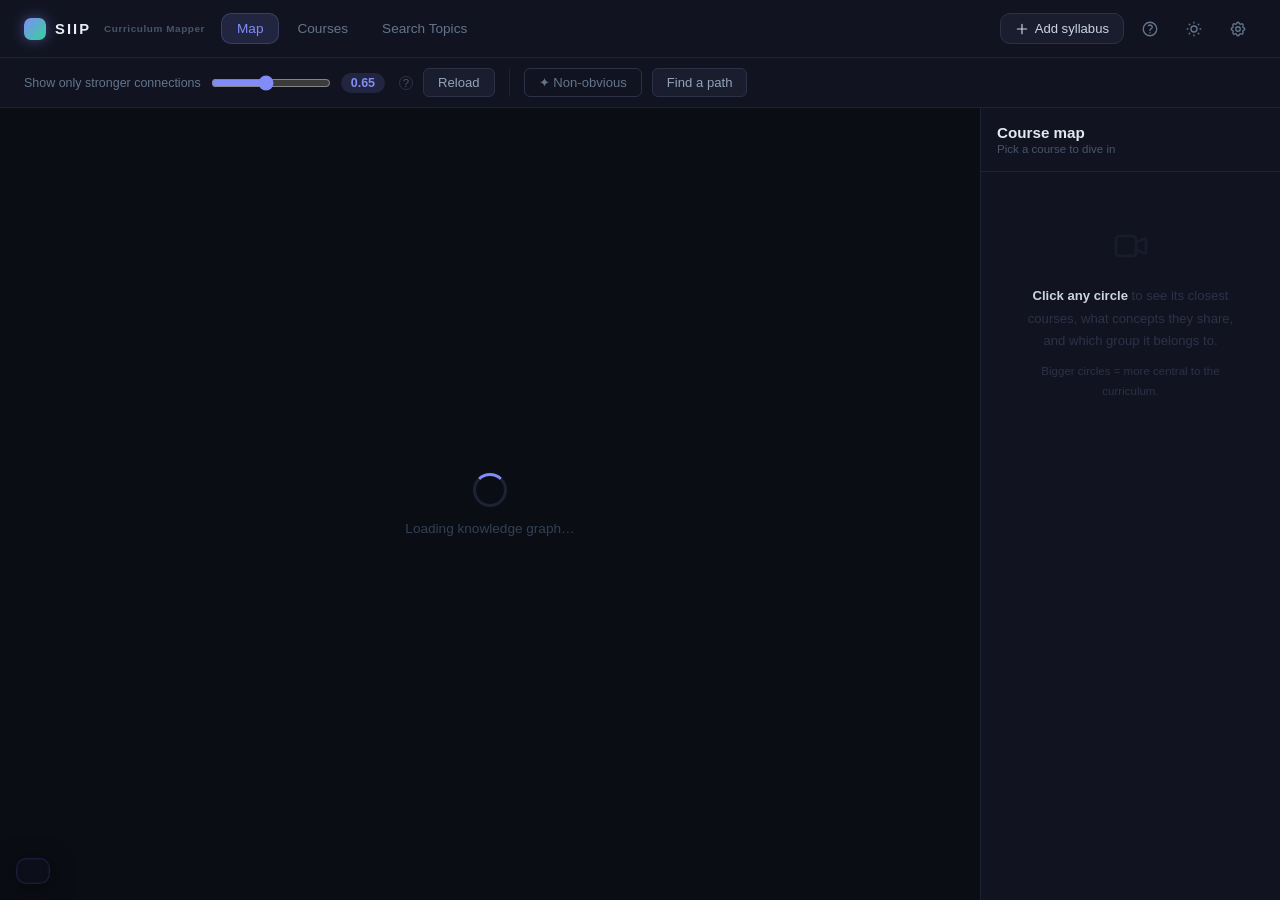
==== ui/index.html @ 1c0d9b47 "UI: rework the Explain panel into a scannable layout Replace the flat "Label: text" lines with a str" ====
<!DOCTYPE html>
<html lang="en">
<head>
  <meta charset="UTF-8" />
  <meta name="viewport" content="width=device-width, initial-scale=1.0" />
  <title>SIIP</title>
  <script src="config.js" onerror="this.remove();"></script>
  <script src="https://d3js.org/d3.v7.min.js"></script>
  <style>
    /* ════════════════════════════════════════════════════════════════
       SIIP design tokens
       Edit a value here once and it cascades everywhere.
       Light theme is opt-in via <html data-theme="light">.
    ════════════════════════════════════════════════════════════════ */
    :root {
      /* Surfaces (darkest → lightest) */
      --bg-app:        #0b0d14;
      --bg-canvas:     #0c0f1a;
      --bg-surface-1:  #111420;
      --bg-surface-2:  #1a1d2e;
      --bg-surface-3:  #232740;
      --bg-overlay:    rgba(13, 16, 28, 0.78);

      /* Borders */
      --border-faint:  #1e2235;
      --border-soft:   #2d3148;
      --border-strong: rgba(165, 180, 252, 0.18);

      /* Text */
      --text-strong: #e8edf8;
      --text-base:   #cbd5e1;
      --text-muted:  #94a3b8;
      --text-dim:    #64748b;
      --text-faint:  #475569;

      /* Brand + accents */
      --accent:        #818cf8;   /* indigo: primary actions, links */
      --accent-soft:   rgba(129, 140, 248, 0.14);
      --accent-strong: #6366f1;
      --good:          #34d399;   /* green: success, strong scores */
      --warn:          #fbbf24;   /* gold: highlighted path, signed */
      --surprise:      #f97316;   /* orange: non-obvious / surprises */
      --info:          #22d3ee;   /* cyan: secondary metrics */
      --danger:        #f87171;

      /* Radii */
      --radius-sm: 6px;
      --radius-md: 10px;
      --radius-lg: 14px;
      --radius-xl: 20px;
      --radius-pill: 999px;

      /* Shadows */
      --shadow-1: 0 1px 2px rgba(0,0,0,0.4);
      --shadow-2: 0 4px 16px rgba(0,0,0,0.45);
      --shadow-3: 0 12px 32px rgba(0,0,0,0.55);
      --shadow-glow: 0 0 0 3px rgba(129,140,248,0.18);

      /* Typography */
      --font-sans: -apple-system, BlinkMacSystemFont, "Segoe UI", "Inter", sans-serif;
      --font-mono: "JetBrains Mono", "SF Mono", Menlo, ui-monospace, monospace;

      /* Motion */
      --ease: cubic-bezier(0.4, 0, 0.2, 1);
    }

    /* Light theme — opt in by setting data-theme="light" on <html>. */
    html[data-theme="light"] {
      --bg-app:        #f6f7fb;
      --bg-canvas:     #ffffff;
      --bg-surface-1:  #ffffff;
      --bg-surface-2:  #eef0f7;
      --bg-surface-3:  #e3e7f1;
      --bg-overlay:    rgba(255, 255, 255, 0.86);

      --border-faint:  #e2e6f0;
      --border-soft:   #d0d6e2;
      --border-strong: rgba(79, 70, 229, 0.22);

      --text-strong: #0f172a;
      --text-base:   #1f2937;
      --text-muted:  #475569;
      --text-dim:    #64748b;
      --text-faint:  #94a3b8;

      --accent:        #4f46e5;
      --accent-soft:   rgba(79, 70, 229, 0.10);
      --accent-strong: #4338ca;
      --good:          #059669;
      --warn:          #d97706;
      --surprise:      #ea580c;
      --info:          #0891b2;
      --danger:        #dc2626;

      --shadow-1: 0 1px 2px rgba(15,23,42,0.06);
      --shadow-2: 0 6px 18px rgba(15,23,42,0.10);
      --shadow-3: 0 18px 40px rgba(15,23,42,0.16);
      --shadow-glow: 0 0 0 3px rgba(79,70,229,0.18);
    }

    * { box-sizing: border-box; margin: 0; padding: 0; }

    body {
      font-family: var(--font-sans);
      background: var(--bg-app);
      color: var(--text-base);
      height: 100vh;
      display: flex;
      flex-direction: column;
      overflow: hidden;
      -webkit-font-smoothing: antialiased;
      -moz-osx-font-smoothing: grayscale;
    }

    *:focus-visible {
      outline: none;
      box-shadow: var(--shadow-glow);
      border-radius: var(--radius-sm);
    }

    /* ── Nav ── */
    nav {
      display: flex;
      align-items: center;
      background: var(--bg-surface-1);
      border-bottom: 1px solid var(--border-faint);
      padding: 0 24px;
      height: 58px;
      flex-shrink: 0;
      gap: 16px;
    }
    .nav-brand {
      display: flex; align-items: center; gap: 9px;
      font-size: 0.92rem;
      font-weight: 800;
      letter-spacing: 0.14em;
      color: var(--text-strong);
      white-space: nowrap;
    }
    .nav-brand .brand-mark {
      width: 22px; height: 22px; border-radius: 7px;
      background: linear-gradient(135deg, var(--accent) 0%, var(--good) 100%);
      box-shadow: 0 0 14px rgba(129,140,248,0.45);
      display: inline-block;
    }
    .nav-brand .brand-tag {
      font-size: 0.62rem;
      font-weight: 600;
      letter-spacing: 0.06em;
      color: var(--text-faint);
      text-transform: none;
      margin-left: 4px;
    }
    .nav-links { display: flex; gap: 2px; }
    .nav-tab {
      padding: 8px 16px;
      border-radius: var(--radius-md);
      font-size: 0.85rem;
      font-weight: 500;
      color: var(--text-dim);
      text-decoration: none;
      transition: color .15s var(--ease), background .15s var(--ease);
      cursor: pointer;
      border: none;
      background: none;
      font-family: inherit;
    }
    .nav-tab:hover { color: var(--text-strong); background: var(--bg-surface-2); }
    .nav-tab.active {
      color: var(--accent);
      background: var(--accent-soft);
      box-shadow: inset 0 0 0 1px var(--border-strong);
    }
    .nav-actions {
      margin-left: auto;
      display: flex; align-items: center; gap: 8px;
    }
    .icon-btn {
      width: 36px; height: 36px;
      display: inline-flex; align-items: center; justify-content: center;
      border-radius: var(--radius-md);
      background: transparent;
      border: 1px solid transparent;
      color: var(--text-dim);
      cursor: pointer;
      transition: all .15s var(--ease);
    }
    .icon-btn:hover {
      color: var(--text-strong);
      background: var(--bg-surface-2);
      border-color: var(--border-faint);
    }
    .icon-btn svg { width: 18px; height: 18px; }

    .nav-cta {
      display: inline-flex; align-items: center; gap: 6px;
      padding: 7px 14px;
      border-radius: var(--radius-md);
      font-size: 0.82rem;
      font-weight: 500;
      color: var(--text-base);
      text-decoration: none;
      background: var(--bg-surface-2);
      border: 1px solid var(--border-soft);
      transition: all .15s var(--ease);
    }
    .nav-cta:hover {
      color: var(--good);
      border-color: rgba(52,211,153,0.4);
      background: rgba(52,211,153,0.08);
    }
    .nav-cta svg { width: 14px; height: 14px; }

    /* ── Settings panel ── */
    #api-key-panel {
      background: var(--bg-surface-2);
      border-bottom: 1px solid var(--border-faint);
      padding: 12px 24px;
    }
    .settings-row { display: flex; align-items: center; gap: 14px; flex-wrap: wrap; }
    .settings-label { display: flex; flex-direction: column; gap: 2px; flex: 0 1 320px; }
    .settings-label strong { font-size: 0.82rem; color: var(--text-strong); font-weight: 600; }
    .settings-label span { font-size: 0.72rem; color: var(--text-dim); line-height: 1.45; }
    #api-key-input {
      flex: 1; min-width: 200px;
      background: var(--bg-canvas); color: var(--text-base);
      border: 1px solid var(--border-soft);
      border-radius: var(--radius-sm);
      padding: 8px 12px; font-size: 0.82rem; font-family: var(--font-mono);
      outline: none;
    }
    #api-key-input:focus { border-color: var(--accent); }
    .settings-done {
      background: var(--accent-soft);
      color: var(--accent);
      border: 1px solid var(--border-strong);
      border-radius: var(--radius-sm);
      padding: 7px 16px;
      font-size: 0.8rem;
      font-weight: 600;
      cursor: pointer;
      font-family: inherit;
    }
    .settings-done:hover { background: rgba(129,140,248,0.22); }

    /* ── Welcome / onboarding modal ── */
    .welcome-overlay {
      position: fixed; inset: 0; z-index: 200;
      background: radial-gradient(ellipse at center, rgba(15,18,30,0.7) 0%, rgba(6,8,15,0.94) 80%);
      backdrop-filter: blur(8px); -webkit-backdrop-filter: blur(8px);
      display: flex; align-items: center; justify-content: center;
      padding: 24px;
      opacity: 0; visibility: hidden; transition: opacity .25s var(--ease), visibility .25s var(--ease);
    }
    .welcome-overlay.active { opacity: 1; visibility: visible; }
    .welcome-card {
      width: 100%; max-width: 600px;
      background: var(--bg-surface-1);
      border: 1px solid var(--border-faint);
      border-radius: var(--radius-xl);
      box-shadow: var(--shadow-3);
      padding: 36px 38px 30px;
      transform: translateY(8px) scale(0.98);
      transition: transform .25s var(--ease);
    }
    .welcome-overlay.active .welcome-card { transform: none; }
    .welcome-eyebrow {
      display: inline-flex; align-items: center; gap: 8px;
      font-size: 0.7rem; font-weight: 600;
      color: var(--accent); letter-spacing: 0.14em; text-transform: uppercase;
      margin-bottom: 14px;
    }
    .welcome-eyebrow::before {
      content: ""; width: 22px; height: 2px; background: linear-gradient(90deg, var(--accent), transparent);
    }
    .welcome-card h1 {
      font-size: 1.7rem; font-weight: 700; line-height: 1.2;
      color: var(--text-strong); margin-bottom: 12px;
      letter-spacing: -0.01em;
    }
    .welcome-card .lede {
      font-size: 0.92rem; color: var(--text-muted); line-height: 1.6;
      margin-bottom: 24px;
    }
    .welcome-actions {
      display: grid; grid-template-columns: 1fr 1fr 1fr; gap: 10px;
      margin-bottom: 18px;
    }
    .welcome-action {
      background: var(--bg-surface-2);
      border: 1px solid var(--border-faint);
      border-radius: var(--radius-md);
      padding: 14px 14px 13px;
      cursor: pointer; text-align: left;
      transition: all .15s var(--ease);
      color: var(--text-base);
      font-family: inherit;
    }
    .welcome-action:hover {
      border-color: var(--border-strong);
      transform: translateY(-1px);
      background: var(--bg-surface-3);
    }
    .welcome-action .wa-icon {
      width: 30px; height: 30px; border-radius: 8px;
      display: inline-flex; align-items: center; justify-content: center;
      background: var(--accent-soft); color: var(--accent);
      margin-bottom: 10px;
    }
    .welcome-action .wa-icon svg { width: 16px; height: 16px; }
    .welcome-action h3 {
      font-size: 0.85rem; font-weight: 600; color: var(--text-strong);
      margin-bottom: 4px;
    }
    .welcome-action p {
      font-size: 0.72rem; color: var(--text-dim); line-height: 1.45;
    }
    .welcome-foot {
      display: flex; align-items: center; justify-content: space-between;
      padding-top: 16px; border-top: 1px solid var(--border-faint);
      font-size: 0.75rem; color: var(--text-faint);
    }
    .welcome-foot button {
      background: none; border: none; color: var(--text-muted);
      cursor: pointer; font-size: 0.78rem; font-family: inherit;
      padding: 4px 8px; border-radius: var(--radius-sm);
    }
    .welcome-foot button:hover { color: var(--text-strong); background: var(--bg-surface-2); }
    @media (max-width: 540px) {
      .welcome-actions { grid-template-columns: 1fr; }
      .welcome-card { padding: 28px 22px 22px; }
      .welcome-card h1 { font-size: 1.35rem; }
    }

    /* ── View switching ── */
    .view { display: none; flex: 1; flex-direction: column; overflow: hidden; }
    .view.active { display: flex; }

    /* ═══════════════════════════════════════════════════════
       GRAPH VIEW
    ═══════════════════════════════════════════════════════ */

    .toolbar {
      display: flex;
      align-items: center;
      gap: 14px;
      padding: 10px 24px;
      background: var(--bg-surface-1);
      border-bottom: 1px solid var(--border-faint);
      flex-shrink: 0;
      flex-wrap: wrap;
    }
    .toolbar-group { display: flex; align-items: center; gap: 10px; }
    .toolbar-group + .toolbar-group { padding-left: 14px; border-left: 1px solid var(--border-faint); }
    .toolbar label { font-size: 0.78rem; color: var(--text-dim); white-space: nowrap; }
    .toolbar input[type=range] {
      width: 120px;
      accent-color: var(--accent);
      cursor: pointer;
    }
    .toolbar input[type=text] {
      background: var(--bg-surface-2);
      border: 1px solid var(--border-soft);
      border-radius: var(--radius-sm);
      color: var(--text-base);
      padding: 6px 12px;
      font-size: 0.82rem;
      width: 150px;
      transition: border-color .15s var(--ease);
      font-family: inherit;
    }
    .toolbar input[type=text]:focus { outline: none; border-color: var(--accent); }
    .toolbar input[type=text]::placeholder { color: var(--text-faint); }
    .val-badge {
      font-size: 0.78rem;
      color: var(--accent);
      background: var(--accent-soft);
      padding: 3px 10px;
      border-radius: var(--radius-pill);
      min-width: 38px;
      text-align: center;
      font-weight: 600;
      font-variant-numeric: tabular-nums;
    }
    .btn {
      padding: 6px 14px;
      border-radius: var(--radius-sm);
      border: 1px solid transparent;
      cursor: pointer;
      font-size: 0.82rem;
      font-weight: 500;
      transition: all .15s var(--ease);
      white-space: nowrap;
      font-family: inherit;
      display: inline-flex; align-items: center; gap: 6px;
    }
    .btn-primary {
      background: var(--accent);
      color: white;
      box-shadow: var(--shadow-1);
    }
    .btn-primary:hover { background: var(--accent-strong); transform: translateY(-1px); box-shadow: var(--shadow-2); }
    .btn-ghost {
      background: var(--bg-surface-2);
      color: var(--text-muted);
      border-color: var(--border-soft);
    }
    .btn-ghost:hover { background: var(--bg-surface-3); color: var(--text-strong); }
    .btn-toggle {
      background: transparent;
      color: var(--text-dim);
      border: 1px solid var(--border-soft);
    }
    .btn-toggle:hover { color: var(--text-strong); border-color: var(--border-strong); }
    .btn-toggle.active {
      background: rgba(249, 115, 22, 0.10);
      color: var(--surprise);
      border-color: rgba(249, 115, 22, 0.45);
    }
    .toolbar-help {
      margin-left: 4px; font-size: 0.72rem; color: var(--text-faint);
      cursor: help;
      width: 14px; height: 14px; display: inline-flex; align-items: center; justify-content: center;
      border-radius: 50%; border: 1px solid var(--border-soft);
    }

    .graph-main { display: flex; flex: 1; overflow: hidden; }
    #graph-wrap {
      flex: 1; position: relative; overflow: hidden;
      background:
        radial-gradient(ellipse 75% 55% at 50% 45%,
          #1a1f36 0%,
          #0c0f1a 65%,
          #06080f 100%);
    }
    #graph-wrap svg { width: 100%; height: 100%; display: block; }

    /* ─── Edges ─── stroke colour is set per-edge in JS based on score */
    .link {
      fill: none;
      stroke-opacity: 0.55;
      stroke-linecap: round;
      transition: stroke .12s, stroke-opacity .12s, stroke-width .12s, filter .12s;
    }
    .link.highlighted {
      stroke-opacity: 1;
      filter: drop-shadow(0 0 4px currentColor);
    }
    .link.on-path {
      stroke: #fbbf24 !important;
      stroke-opacity: 1 !important;
      stroke-width: 2.5px !important;
      filter: drop-shadow(0 0 5px rgba(251,191,36,0.85));
    }
    .link.dimmed { stroke-opacity: 0.06; filter: none; }

    /* ─── Nodes ─── parent <g> sets `color: <communityColor>` so the
       drop-shadow on circle/text uses that same hue automatically. */
    .node circle {
      cursor: pointer;
      stroke: rgba(0,0,0,0.5);
      stroke-width: 1.25px;
      filter: drop-shadow(0 0 6px currentColor);
      transition: stroke .15s, stroke-width .15s, filter .15s, opacity .15s;
    }
    .node:hover circle {
      stroke: rgba(255,255,255,0.75);
      stroke-width: 1.5px;
      filter: drop-shadow(0 0 14px currentColor) brightness(1.15);
    }
    .node.selected circle {
      stroke: #fbbf24;
      stroke-width: 2.5px;
      filter: drop-shadow(0 0 16px #fbbf24) brightness(1.1);
    }
    .node.on-path circle {
      stroke: #fbbf24 !important;
      stroke-width: 2.5px !important;
      filter: drop-shadow(0 0 14px rgba(251,191,36,0.9));
    }
    .node.dimmed circle { opacity: 0.14; filter: none; }
    .node.dimmed text   { opacity: 0.18; }

    .node text {
      font-size: 10px;
      font-weight: 600;
      letter-spacing: 0.02em;
      fill: #e8edf8;
      pointer-events: none;
      text-anchor: middle;
      paint-order: stroke;
      stroke: rgba(6,9,16,0.88);
      stroke-width: 3.5px;
      stroke-linejoin: round;
    }
    .node.selected text, .node.on-path text { fill: #fbbf24; }

    #g-panel {
      width: 300px;
      background: #111420;
      border-left: 1px solid #1e2235;
      display: flex;
      flex-direction: column;
      overflow: hidden;
      flex-shrink: 0;
    }
    #g-panel-header { padding: 16px; border-bottom: 1px solid #1e2235; flex-shrink: 0; }
    #g-panel-title { font-size: 0.95rem; font-weight: 700; color: #e2e8f0; margin-bottom: 2px; }
    #g-panel-subtitle { font-size: 0.72rem; color: #475569; }
    #g-panel-body { flex: 1; overflow-y: auto; padding: 14px 16px; }
    #g-panel-body::-webkit-scrollbar { width: 4px; }
    #g-panel-body::-webkit-scrollbar-thumb { background: #1e2235; border-radius: 2px; }

    .panel-section { margin-bottom: 20px; }
    .panel-section h3 {
      font-size: 0.68rem;
      text-transform: uppercase;
      letter-spacing: 0.1em;
      color: #334155;
      margin-bottom: 10px;
      padding-bottom: 6px;
      border-bottom: 1px solid #1e2235;
    }
    .metric-grid { display: grid; grid-template-columns: 1fr 1fr; gap: 6px; }
    .metric-box { background: #0f1117; border: 1px solid #1e2235; border-radius: 8px; padding: 10px 12px; }
    .metric-label { font-size: 0.65rem; color: #475569; text-transform: uppercase; letter-spacing: 0.06em; }
    .metric-value { font-size: 1.1rem; font-weight: 700; color: #818cf8; margin-top: 3px; }

    .g-neighbor-row {
      display: flex; align-items: center; gap: 8px; padding: 8px 10px;
      border-radius: var(--radius-sm); cursor: pointer;
      transition: background .12s var(--ease);
      margin-bottom: 2px;
    }
    .g-neighbor-row:hover { background: var(--bg-surface-2); }
    .g-neighbor-name { flex: 1; font-size: 0.82rem; color: var(--text-base); font-weight: 500; }
    .score-track { flex: none; width: 50px; background: var(--bg-surface-2); border-radius: 3px; height: 4px; overflow: hidden; }
    .score-fill { height: 4px; border-radius: 3px; background: linear-gradient(90deg, var(--accent), var(--good)); }
    .score-num { font-size: 0.72rem; color: var(--text-dim); min-width: 30px; text-align: right; font-variant-numeric: tabular-nums; }

    /* Strength pill — replaces raw decimals in the similar-courses list */
    .strength-pill {
      font-size: 0.65rem; font-weight: 600;
      padding: 2px 8px; border-radius: var(--radius-pill);
      letter-spacing: 0.02em;
      white-space: nowrap;
    }
    .strength-high { background: rgba(52,211,153,0.14);  color: var(--good);     border: 1px solid rgba(52,211,153,0.30); }
    .strength-med  { background: rgba(251,191,36,0.12);  color: var(--warn);     border: 1px solid rgba(251,191,36,0.30); }
    .strength-low  { background: rgba(148,163,184,0.10); color: var(--text-dim); border: 1px solid rgba(148,163,184,0.22); }

    .tag-wrap { display: flex; flex-wrap: wrap; gap: 5px; }
    .tag {
      background: rgba(99,102,241,0.12);
      border: 1px solid rgba(99,102,241,0.3);
      border-radius: 12px;
      font-size: 0.7rem;
      padding: 3px 9px;
      color: #a5b4fc;
    }

    .path-step { display: flex; align-items: center; gap: 6px; padding: 4px 0; font-size: 0.82rem; }
    .path-arrow { color: #334155; font-size: 0.7rem; }
    .path-course { color: #e2e8f0; }
    .path-score { color: #818cf8; font-size: 0.7rem; }

    #g-empty-hint {
      color: #2d3148; font-size: 0.82rem; text-align: center; padding: 40px 20px; line-height: 1.7;
    }
    #g-empty-hint svg { width: 40px; height: 40px; margin-bottom: 12px; opacity: 0.3; }

    #legend {
      position: absolute; bottom: 16px; left: 16px;
      background: rgba(13,16,28,0.72); border: 1px solid rgba(99,102,241,0.18);
      backdrop-filter: blur(10px); -webkit-backdrop-filter: blur(10px);
      box-shadow: 0 4px 24px rgba(0,0,0,0.5), 0 0 0 1px rgba(255,255,255,0.02) inset;
      border-radius: 10px; padding: 12px 16px; font-size: 0.72rem;
      pointer-events: none; backdrop-filter: blur(4px); max-width: 180px;
    }
    #legend h4 { color: #94a3b8; font-size: 0.62rem; font-weight: 700; text-transform: uppercase; letter-spacing: 0.12em; margin-bottom: 10px; }
    .legend-row { display: flex; align-items: center; gap: 8px; margin-bottom: 6px; color: #cbd5e1; font-size: 0.7rem; }
    .legend-row:last-child { margin-bottom: 0; }
    .legend-dot {
      width: 10px; height: 10px; border-radius: 50%; flex-shrink: 0;
      box-shadow: 0 0 8px currentColor;
    }
    .legend-count { color: #475569; font-size: 0.65rem; margin-left: auto; }

    #g-loading {
      position: absolute; inset: 0; display: flex; align-items: center; justify-content: center;
      background: #0b0d14; flex-direction: column; gap: 14px;
    }
    .spinner {
      width: 34px; height: 34px; border: 3px solid #1e2235; border-top-color: #818cf8;
      border-radius: 50%; animation: spin .7s linear infinite;
    }
    .loading-text { font-size: 0.85rem; color: #334155; }
    @keyframes spin { to { transform: rotate(360deg); } }

    #tooltip {
      position: fixed; pointer-events: none;
      background: rgba(13,16,28,0.85);
      border: 1px solid rgba(99,102,241,0.25);
      backdrop-filter: blur(12px); -webkit-backdrop-filter: blur(12px);
      box-shadow: 0 6px 24px rgba(0,0,0,0.55);
      border-radius: 8px; padding: 9px 13px; font-size: 0.76rem; color: #e2e8f0;
      opacity: 0; transition: opacity .12s; max-width: 220px; z-index: 10; line-height: 1.55;
    }

    /* ═══════════════════════════════════════════════════════
       EXPLORER VIEW
    ═══════════════════════════════════════════════════════ */

    #view-explorer { overflow: hidden; }

    .ex-wrap {
      display: grid;
      grid-template-columns: 240px 300px 1fr;
      flex: 1;
      overflow: hidden;
    }

    .ex-panel {
      display: flex;
      flex-direction: column;
      overflow: hidden;
      border-right: 1px solid #1e2235;
    }
    .ex-panel:last-child { border-right: none; }

    .ex-panel-header {
      padding: 14px 18px;
      border-bottom: 1px solid #1e2235;
      flex-shrink: 0;
    }
    .ex-panel-header h2 {
      font-size: 0.7rem;
      font-weight: 700;
      text-transform: uppercase;
      letter-spacing: 0.1em;
      color: #475569;
    }

    .ex-panel-body {
      flex: 1;
      overflow-y: auto;
      padding: 12px;
    }
    .ex-panel-body::-webkit-scrollbar { width: 4px; }
    .ex-panel-body::-webkit-scrollbar-thumb { background: #1e2235; border-radius: 2px; }

    /* Course search */
    .ex-search {
      position: relative;
      margin-bottom: 10px;
    }
    .ex-search input {
      width: 100%;
      background: #0f1117;
      border: 1px solid #2d3148;
      border-radius: 7px;
      color: #e2e8f0;
      padding: 8px 12px;
      font-size: 0.82rem;
      transition: border-color .15s;
    }
    .ex-search input::placeholder { color: #334155; }
    .ex-search input:focus { outline: none; border-color: #818cf8; }

    /* Course list */
    .ex-course-list { list-style: none; }
    .ex-course-item {
      padding: 9px 12px;
      border-radius: 7px;
      cursor: pointer;
      font-size: 0.82rem;
      color: #64748b;
      margin-bottom: 2px;
      transition: all .12s;
      border: 1px solid transparent;
    }
    .ex-course-item:hover { background: #1a1d2e; color: #cbd5e1; }
    .ex-course-item.active {
      background: rgba(129,140,248,0.1);
      border-color: rgba(129,140,248,0.3);
      color: #818cf8;
      font-weight: 600;
    }
    .ex-course-id { font-size: 0.78rem; font-weight: 700; }
    .ex-course-name { font-size: 0.72rem; margin-top: 1px; color: inherit; opacity: 0.75; }

    /* Detail cards */
    .ex-instructor-card {
      background: rgba(251,191,36,0.07);
      border: 1px solid rgba(251,191,36,0.2);
      border-radius: 9px;
      padding: 12px 14px;
      margin-bottom: 10px;
    }
    .ex-instructor-label {
      font-size: 0.65rem;
      font-weight: 700;
      text-transform: uppercase;
      letter-spacing: 0.08em;
      color: #d97706;
      margin-bottom: 5px;
      display: flex;
      align-items: center;
      gap: 5px;
    }
    .ex-instructor-name { font-size: 0.85rem; color: #fde68a; font-weight: 500; }

    .ex-detail-card {
      background: #111420;
      border: 1px solid #1e2235;
      border-radius: 9px;
      padding: 14px;
      margin-bottom: 10px;
    }
    .ex-detail-card h3 { font-size: 0.92rem; font-weight: 700; color: #e2e8f0; margin-bottom: 8px; }

    .ex-badge-row { display: flex; flex-wrap: wrap; gap: 6px; margin-bottom: 10px; }
    .ex-badge {
      padding: 2px 9px;
      border-radius: 10px;
      font-size: 0.68rem;
      font-weight: 600;
    }
    .ex-badge-type { background: rgba(129,140,248,0.12); color: #a5b4fc; border: 1px solid rgba(129,140,248,0.25); }
    .ex-badge-credits { background: rgba(52,211,153,0.1); color: #34d399; border: 1px solid rgba(52,211,153,0.25); }

    .ex-description { font-size: 0.8rem; color: #94a3b8; line-height: 1.6; margin-bottom: 10px; max-height: 160px; overflow-y: auto; }
    .ex-prereqs-label {
      font-size: 0.65rem; font-weight: 700; text-transform: uppercase;
      letter-spacing: 0.08em; color: #475569; margin-bottom: 4px;
    }
    .ex-prereqs { font-size: 0.78rem; color: #64748b; }

    /* Collapsible section header (Tags / Topics) */
    .ex-section-header {
      display: flex; align-items: center; gap: 7px;
      font-size: 0.65rem; font-weight: 700; text-transform: uppercase;
      letter-spacing: 0.08em; color: #475569;
      margin: 10px 0 0; padding: 6px 4px;
      cursor: pointer; user-select: none; border-radius: 4px;
      border-bottom: 1px solid #12141f;
    }
    .ex-section-header:hover { color: #94a3b8; background: rgba(255,255,255,0.02); }
    .ex-section-chevron { font-size: 0.55rem; transition: transform 0.15s; flex-shrink: 0; }
    .ex-section[data-open="false"] .ex-section-chevron { transform: rotate(-90deg); }
    .ex-section[data-open="false"] .ex-section-body   { display: none; }
    .ex-section-body { padding-top: 4px; }

    /* Topics list in details panel */
    .ex-topic-row {
      display: flex; flex-direction: column;
      border-bottom: 1px solid #12141f;
    }
    .ex-topic-row:last-child { border-bottom: none; }
    .ex-topic-header {
      display: flex; align-items: center; gap: 8px;
      padding: 6px 4px;
    }
    .ex-topic-dot { width: 7px; height: 7px; border-radius: 50%; flex-shrink: 0; }
    .ex-topic-name { font-size: 0.78rem; color: #cbd5e1; flex: 1; }
    .ex-topic-cat  { font-size: 0.62rem; color: #475569; flex-shrink: 0; }
    .ex-topic-body { padding: 2px 4px 6px 22px; }
    .ex-topic-tags { display: flex; flex-wrap: wrap; gap: 3px; }
    /* Course-level tag cloud in detail card */
    .ex-course-tag-cloud { display: flex; flex-wrap: wrap; gap: 4px; padding: 4px 0 6px; }
    .ex-course-tag { font-size: 0.6rem; padding: 2px 7px; border-radius: 3px; background: #1a1d2e; color: #475569; font-family: monospace; cursor: default; }
    .ex-course-tag:hover { background: rgba(129,140,248,0.12); color: #818cf8; }
    .ex-course-tag-count { font-size: 0.55rem; color: #334155; margin-left: 2px; }

    /* Top-K controls in the similar panel */
    .ex-controls {
      display: flex;
      align-items: center;
      gap: 10px;
      padding: 10px 14px;
      border-bottom: 1px solid #1e2235;
      flex-shrink: 0;
      background: #0f1117;
    }
    .ex-controls label { font-size: 0.72rem; color: #475569; white-space: nowrap; }
    .ex-controls input[type=range] { flex: 1; accent-color: #818cf8; cursor: pointer; }
    .ex-controls .val-badge { font-size: 0.72rem; }

    /* ── Sort toggle ── */
    .ex-sort-toggle { display: flex; gap: 0; border: 1px solid #2d3148; border-radius: 6px; overflow: hidden; flex-shrink: 0; }
    .ex-sort-btn {
      padding: 4px 10px; font-size: 0.68rem; font-weight: 500; border: none; cursor: pointer;
      background: transparent; color: #475569; transition: all .15s;
    }
    .ex-sort-btn.active { background: rgba(129,140,248,0.15); color: #818cf8; }
    .ex-sort-btn:hover:not(.active) { color: #94a3b8; }

    /* ── Non-obvious score badge ── */
    .ex-score-nonob { background: rgba(249,115,22,0.12); color: #f97316; border: 1px solid rgba(249,115,22,0.3); }
    .ex-bar-dot-nonob { background: #f97316; }

    /* ── LLM explanation accordion ── */
    .ex-explanation { margin-top: 6px; }
    .ex-explanation summary {
      font-size: 0.68rem; color: #64748b; cursor: pointer; user-select: none;
      list-style: none; display: flex; align-items: center; gap: 4px;
    }
    .ex-explanation summary::-webkit-details-marker { display: none; }
    .ex-explanation summary::before { content: "▶"; font-size: 0.6rem; transition: transform .15s; }
    .ex-explanation[open] summary::before { transform: rotate(90deg); }
    .ex-explanation summary:hover { color: #94a3b8; }
    .ex-explanation-body {
      margin-top: 6px; font-size: 0.73rem; color: #94a3b8; line-height: 1.6;
      padding: 8px 10px; background: rgba(249,115,22,0.05);
      border-left: 2px solid rgba(249,115,22,0.4); border-radius: 0 4px 4px 0;
      display: flex; flex-direction: column; gap: 6px;
    }
    .ex-expl-line { display: flex; gap: 6px; }
    .ex-expl-label { font-size: 0.63rem; font-weight: 700; color: #f97316; white-space: nowrap; padding-top: 1px; flex-shrink: 0; }
    .ex-expl-label-surprise { color: #a78bfa; }
    .ex-expl-line-surprise { background: rgba(167,139,250,0.05); padding: 3px 6px; border-radius: 3px; border-left: 2px solid rgba(167,139,250,0.4); margin-top: 2px; }
    .ex-expl-actions { display: flex; gap: 5px; margin-top: 6px; }
    .ex-expl-action-btn {
      font-size: 0.62rem; padding: 3px 9px; border-radius: 4px; cursor: pointer;
      border: 1px solid #1e2235; background: #13151f; color: #64748b;
      transition: all .12s;
    }
    .ex-expl-action-btn:hover { color: #e2e8f0; border-color: #2d3148; }
    .ex-expl-edit-area {
      width: 100%; min-height: 90px; margin-top: 6px; padding: 7px 9px;
      background: #0d0f1a; border: 1px solid #2d3148; border-radius: 4px;
      color: #cbd5e1; font-size: 0.68rem; font-family: inherit; resize: vertical;
      line-height: 1.5;
    }
    .ex-expl-edit-area:focus { outline: none; border-color: rgba(129,140,248,0.4); }
    .ex-expl-save-btn {
      font-size: 0.62rem; padding: 3px 10px; border-radius: 4px; cursor: pointer;
      border: 1px solid rgba(52,211,153,0.3); background: rgba(52,211,153,0.08); color: #34d399;
    }
    .ex-expl-save-btn:hover { background: rgba(52,211,153,0.15); }

    /* ═══ TOPICS VIEW ═══ */
    .tp-search-bar {
      display: flex; align-items: center; gap: 12px;
      padding: 16px 22px; border-bottom: 1px solid var(--border-faint);
      background: var(--bg-canvas); flex-shrink: 0;
    }
    .tp-search-bar input {
      flex: 1; background: transparent; border: none; outline: none;
      font-size: 0.95rem; color: var(--text-strong); font-family: inherit;
    }
    .tp-search-bar input::placeholder { color: var(--text-faint); }
    .tp-suggest-row {
      display: flex; align-items: center; gap: 8px; flex-wrap: wrap;
      padding: 10px 22px;
      background: var(--bg-surface-1);
      border-bottom: 1px solid var(--border-faint);
    }
    .tp-suggest-label {
      font-size: 0.72rem; color: var(--text-dim); font-weight: 500;
      letter-spacing: 0.04em;
    }
    .tp-suggest-chip {
      font-size: 0.72rem; font-family: inherit;
      padding: 4px 11px; border-radius: var(--radius-pill);
      background: var(--bg-surface-2);
      border: 1px solid var(--border-soft);
      color: var(--text-base);
      cursor: pointer;
      transition: all .15s var(--ease);
    }
    .tp-suggest-chip:hover {
      background: var(--accent-soft);
      color: var(--accent);
      border-color: var(--border-strong);
    }
    .tp-body { display: flex; flex: 1; overflow: hidden; }
    .tp-panel {
      display: flex; flex-direction: column;
      border-right: 1px solid #1e2235; flex: 1; overflow: hidden;
    }
    .tp-panel:last-child { border-right: none; }
    .tp-panel-head {
      padding: 10px 16px; font-size: 0.75rem; font-weight: 700;
      color: #475569; text-transform: uppercase; letter-spacing: .05em;
      border-bottom: 1px solid #1e2235; flex-shrink: 0;
    }
    .tp-panel-scroll { flex: 1; overflow-y: auto; }
    .tp-panel-scroll::-webkit-scrollbar { width: 4px; }
    .tp-panel-scroll::-webkit-scrollbar-thumb { background: #1e2235; border-radius: 2px; }

    /* ── Tags ─────────────────────────────────────────── */
    .tp-tags { display: flex; flex-wrap: wrap; gap: 3px; margin: 5px 0 2px; }
    .tp-tag { font-size: 0.57rem; padding: 2px 6px; border-radius: 4px; background: #1e2235; color: #64748b; font-family: monospace; letter-spacing: 0.01em; border: 1px solid transparent; }
    .tp-tag-matched { background: rgba(99,102,241,0.15); color: #a5b4fc; border-color: rgba(99,102,241,0.3); font-weight: 600; }
    .tp-tag-shared  { background: rgba(245,158,11,0.15);  color: #fcd34d; border-color: rgba(245,158,11,0.3);  font-weight: 600; }
    .tp-match-indicator { font-size: 0.6rem; margin: 2px 0 3px; }
    .tp-match-text   { color: #22d3ee; }
    .tp-match-tag    { color: #a5b4fc; }
    .tp-match-shared { color: #fcd34d; }

    /* ── Course accordion cards ───────────────────────── */
    .tp-course-card {
      margin: 6px 10px; border-radius: 8px; overflow: hidden;
      border: 1px solid #1e2235;
    }
    .tp-course-card-direct  { border-color: rgba(99,102,241,0.25); }
    .tp-course-card-related { border-color: rgba(245,158,11,0.2); }
    .tp-course-header {
      padding: 10px 12px 9px;
      display: flex; align-items: center; gap: 9px;
      user-select: none; position: sticky; top: 0; z-index: 2;
    }
    .tp-course-header-direct {
      background: linear-gradient(90deg, rgba(99,102,241,0.18) 0%, rgba(99,102,241,0.06) 60%, transparent 100%);
      border-bottom: 1px solid rgba(99,102,241,0.15);
    }
    .tp-course-header-related {
      background: linear-gradient(90deg, rgba(245,158,11,0.18) 0%, rgba(245,158,11,0.06) 60%, transparent 100%);
      border-bottom: 1px solid rgba(245,158,11,0.15);
    }
    .tp-course-header:hover { filter: brightness(1.12); }
    .tp-course-chevron { font-size: 0.58rem; transition: transform 0.15s; flex-shrink: 0; cursor: pointer; padding: 2px; }
    .tp-course-chevron-direct  { color: #818cf8; }
    .tp-course-chevron-related { color: #f59e0b; }
    .tp-course-card[data-open="false"] .tp-course-chevron { transform: rotate(-90deg); }
    .tp-course-card[data-open="false"] .tp-course-body   { display: none; }
    .tp-course-id-direct  { font-size: 0.73rem; font-weight: 700; color: #a5b4fc; flex-shrink: 0; cursor: pointer; }
    .tp-course-id-related { font-size: 0.73rem; font-weight: 700; color: #fcd34d; flex-shrink: 0; cursor: pointer; }
    .tp-course-id-direct:hover, .tp-course-id-related:hover { text-decoration: underline; }
    .tp-course-name { font-size: 0.68rem; color: #64748b; flex: 1; white-space: nowrap; overflow: hidden; text-overflow: ellipsis; cursor: pointer; }
    .tp-course-name:hover { color: #94a3b8; }
    .tp-course-badge { font-size: 0.57rem; padding: 2px 7px; border-radius: 8px; flex-shrink: 0; font-weight: 600; }
    .tp-course-badge-direct  { background: rgba(99,102,241,0.2);  color: #a5b4fc; border: 1px solid rgba(99,102,241,0.3); }
    .tp-course-badge-related { background: rgba(245,158,11,0.15); color: #fcd34d; border: 1px solid rgba(245,158,11,0.25); }
    .tp-course-body { background: #0a0c14; }

    /* ── Topic dropdown items ─────────────────────────── */
    .tp-topic-card {
      margin: 5px 8px; border-radius: 6px;
      background: #0f1117; border: 1px solid #1e2235;
      overflow: hidden;
    }
    .tp-topic-card:hover { border-color: #2a2d3e; }
    .tp-topic-header {
      display: flex; align-items: center; gap: 8px;
      padding: 8px 10px; cursor: pointer; user-select: none;
    }
    .tp-topic-header:hover { background: rgba(255,255,255,0.02); }
    .tp-topic-cat-dot { width: 6px; height: 6px; border-radius: 50%; flex-shrink: 0; }
    .tp-topic-name { font-size: 0.78rem; color: #cbd5e1; flex: 1; line-height: 1.35; }
    .tp-topic-chevron { font-size: 0.55rem; color: #334155; transition: transform 0.15s; flex-shrink: 0; }
    .tp-topic-card[data-open="false"] .tp-topic-chevron { transform: rotate(-90deg); }
    .tp-topic-card[data-open="false"] .tp-topic-body   { display: none; }
    .tp-topic-body { padding: 6px 10px 10px; border-top: 1px solid #12141f; }
    .tp-topic-desc  { font-size: 0.66rem; color: #475569; line-height: 1.5; margin: 7px 0 5px; }
    .tp-mini-bars   { display: flex; flex-direction: column; gap: 2px; margin: 6px 0 2px; }
    .tp-mini-row    { display: flex; align-items: center; gap: 5px; }
    .tp-mini-label  { font-size: 0.6rem; color: #334155; width: 82px; flex-shrink: 0; }
    .tp-mini-track  { flex: 1; height: 3px; background: #1a1d2e; border-radius: 2px; overflow: hidden; }
    .tp-mini-fill   { height: 100%; border-radius: 2px; }
    .tp-mini-pct    { font-size: 0.58rem; color: #334155; width: 28px; text-align: right; flex-shrink: 0; }
    .tp-similar-head { font-size: 0.6rem; color: #334155; margin: 6px 0 3px; letter-spacing: 0.04em; text-transform: uppercase; }
    .tp-similar-list { display: flex; flex-direction: column; gap: 3px; margin-bottom: 4px; }
    .tp-similar-item { display: flex; align-items: baseline; gap: 5px; }
    .tp-similar-score { font-size: 0.6rem; color: #7c3aed; font-weight: 700; flex-shrink: 0; width: 30px; }
    .tp-similar-cid   { font-size: 0.6rem; color: #818cf8; font-weight: 600; flex-shrink: 0; }
    .tp-similar-text  { font-size: 0.66rem; color: #475569; }

    /* ── Cross-domain section divider ─────────────────── */
    .tp-related-section-header {
      display: flex; align-items: center; gap: 8px;
      margin: 10px 10px 4px; padding: 7px 12px;
      font-size: 0.65rem; font-weight: 700; color: #92400e;
      text-transform: uppercase; letter-spacing: 0.06em;
      background: rgba(245,158,11,0.08);
      border: 1px solid rgba(245,158,11,0.15);
      border-radius: 6px;
    }

    /* Detail panel (right side) */
    .tp-detail-back { display: flex; align-items: center; gap: 5px; padding: 8px 14px; font-size: 0.65rem; color: #475569; cursor: pointer; border-bottom: 1px solid #1a1d2e; }
    .tp-detail-back:hover { color: #94a3b8; }
    .tp-detail-section { padding: 12px 14px; border-bottom: 1px solid #12141f; }
    .tp-detail-title { font-size: 0.75rem; font-weight: 700; color: #cbd5e1; margin-bottom: 2px; }
    .tp-detail-subtitle { font-size: 0.67rem; color: #475569; margin-bottom: 8px; }
    .tp-detail-desc { font-size: 0.7rem; color: #64748b; line-height: 1.55; margin-bottom: 8px; }
    .tp-detail-label { font-size: 0.6rem; font-weight: 700; color: #334155; text-transform: uppercase; letter-spacing: .05em; margin-bottom: 5px; }
    .tp-detail-tag-cloud { display: flex; flex-wrap: wrap; gap: 4px; }
    .tp-detail-tag { font-size: 0.6rem; padding: 2px 7px; border-radius: 3px; background: #1a1d2e; color: #475569; font-family: monospace; cursor: default; }
    .tp-detail-tag:hover { background: rgba(129,140,248,0.12); color: #818cf8; }
    .tp-detail-tag-count { font-size: 0.55rem; color: #334155; margin-left: 3px; }
    .tp-detail-topic-row { padding: 6px 0; border-bottom: 1px solid #12141f; }
    .tp-detail-topic-row:last-child { border-bottom: none; }
    .tp-detail-topic-name { font-size: 0.72rem; color: #94a3b8; margin-bottom: 3px; cursor: pointer; }
    .tp-detail-topic-name:hover { color: #cbd5e1; }
    .tp-detail-topic-desc { font-size: 0.62rem; color: #334155; line-height: 1.4; margin-bottom: 3px; }
    .tp-selected-tag { background: rgba(129,140,248,0.2) !important; color: #818cf8 !important; }
    /* Explain / sign UI */
    .tp-explain-btn {
      margin-top: 7px;
      font-size: 0.62rem; padding: 3px 10px; border-radius: 4px;
      background: transparent; border: 1px solid rgba(249,115,22,0.35);
      color: #f97316; cursor: pointer;
    }
    .tp-explain-btn:hover { background: rgba(249,115,22,0.08); }
    .tp-explain-btn:disabled { opacity: 0.45; cursor: default; }
    .tp-explanation-box {
      margin-top: 8px; padding: 8px 10px;
      background: rgba(249,115,22,0.06); border-left: 2px solid #f97316;
      border-radius: 0 4px 4px 0;
    }
    .tp-explanation-line { font-size: 0.68rem; color: #cbd5e1; margin-bottom: 4px; line-height: 1.45; }
    .tp-explanation-label { font-weight: 700; color: #f97316; }

    /* ── Reworked explanation layout (Explain panel) ── */
    .tp-xc-connection {
      font-size: 0.74rem; line-height: 1.5; color: #f1f5f9; font-weight: 500;
      background: linear-gradient(180deg, rgba(245,158,11,0.10), rgba(245,158,11,0.03));
      border: 1px solid rgba(245,158,11,0.22); border-radius: 8px;
      padding: 9px 11px 9px 10px; margin-bottom: 9px; position: relative;
    }
    .tp-xc-tag {
      display: inline-block; font-size: 0.55rem; font-weight: 700; letter-spacing: 0.08em;
      text-transform: uppercase; color: #fbbf24; background: rgba(245,158,11,0.14);
      border-radius: 4px; padding: 1px 6px; margin-right: 7px; vertical-align: 1px;
    }
    .tp-xc-sides { display: grid; grid-template-columns: 1fr 1fr; gap: 8px; margin-bottom: 9px; }
    @media (max-width: 720px) { .tp-xc-sides { grid-template-columns: 1fr; } }
    .tp-xc-side {
      background: rgba(148,163,184,0.05); border: 1px solid rgba(148,163,184,0.12);
      border-radius: 7px; padding: 8px 9px; transition: border-color .15s ease, background .15s ease;
    }
    .tp-xc-side:hover { border-color: rgba(148,163,184,0.28); background: rgba(148,163,184,0.08); }
    .tp-xc-side-head {
      font-size: 0.6rem; font-weight: 700; letter-spacing: 0.04em; color: #93c5fd;
      display: flex; align-items: center; gap: 5px; margin-bottom: 4px;
    }
    .tp-xc-side-dot { width: 5px; height: 5px; border-radius: 50%; background: #60a5fa; flex: none; }
    .tp-xc-side-body { font-size: 0.67rem; line-height: 1.5; color: #cbd5e1; }
    .tp-xc-why {
      font-size: 0.67rem; line-height: 1.5; color: #ddd6fe;
      background: rgba(167,139,250,0.07); border-left: 2.5px solid rgba(167,139,250,0.55);
      border-radius: 0 6px 6px 0; padding: 7px 10px;
    }
    .tp-xc-why-label {
      display: block; font-size: 0.56rem; font-weight: 700; letter-spacing: 0.07em;
      text-transform: uppercase; color: #a78bfa; margin-bottom: 3px;
    }
    .tp-sign-row { display: flex; align-items: center; gap: 6px; margin-top: 6px; }
    .tp-sign-input {
      flex: 1; font-size: 0.65rem; padding: 3px 7px; border-radius: 4px;
      background: #1a1d2e; border: 1px solid rgba(255,255,255,0.1);
      color: #cbd5e1; outline: none;
    }
    .tp-sign-btn {
      font-size: 0.62rem; padding: 3px 9px; border-radius: 4px;
      background: rgba(129,140,248,0.12); border: 1px solid rgba(129,140,248,0.3);
      color: #818cf8; cursor: pointer;
    }
    .tp-sign-btn:hover { background: rgba(129,140,248,0.22); }
    .tp-signed-by { font-size: 0.6rem; color: #64748b; margin-top: 4px; }
    .tp-expl-context { display: grid; grid-template-columns: 1fr 1fr; gap: 6px; margin-bottom: 8px; }
    .tp-expl-ctx-card { padding: 6px 8px; background: #111827; border: 1px solid #1e2235; border-radius: 4px; }
    .tp-expl-ctx-course { font-size: 0.62rem; font-weight: 700; color: #818cf8; margin-bottom: 2px; }
    .tp-expl-ctx-topic  { font-size: 0.7rem;  color: #cbd5e1; margin-bottom: 3px; }
    .tp-expl-ctx-desc   { font-size: 0.62rem; color: #475569; line-height: 1.4; margin-bottom: 3px; }
    .tp-expl-ctx-cats   { font-size: 0.58rem; color: #334155; margin-bottom: 2px; }
    .tp-expl-ctx-tags   { display: flex; flex-wrap: wrap; gap: 2px; }

    /* Matching matrix */
    .tp-matrix-wrap { padding: 14px; }
    .tp-matrix-title { font-size: 0.72rem; color: #475569; margin-bottom: 12px; }
    .tp-matrix-table { width: 100%; border-collapse: collapse; }
    .tp-matrix-table th, .tp-matrix-table td {
      padding: 8px 10px; font-size: 0.72rem; text-align: center;
      border: 1px solid #1e2235;
    }
    .tp-matrix-table th { color: #64748b; font-weight: 600; background: #0d0f1a; }
    .tp-matrix-table th.row-label { text-align: right; }
    .tp-matrix-cell { cursor: pointer; transition: opacity .1s; }
    .tp-matrix-cell:hover { opacity: .8; }
    .tp-cell-self { background: #12141f; color: #1e2235; }
    .tp-cell-high { background: rgba(52,211,153,.15); color: #34d399; }
    .tp-cell-med  { background: rgba(251,191,36,.1);  color: #fbbf24; }
    .tp-cell-low  { background: rgba(248,113,113,.08); color: #f87171; }
    .tp-cell-none { background: #0d0f1a; color: #334155; font-size:.65rem; }

    /* ── Category distribution bars ── */
    .cat-dist { margin-top: 10px; }
    .cat-dist-title { font-size: 0.65rem; font-weight: 600; color: #475569; text-transform: uppercase; letter-spacing: 0.05em; margin-bottom: 7px; }
    .cat-bar-row { display: flex; align-items: center; gap: 6px; margin-bottom: 4px; }
    .cat-bar-label { font-size: 0.63rem; color: #64748b; width: 102px; flex-shrink: 0; }
    .cat-bar-track { flex: 1; height: 5px; background: #1a1d2e; border-radius: 3px; overflow: hidden; }
    .cat-bar-fill { height: 100%; border-radius: 3px; transition: width .5s ease; }
    .cat-bar-pct { font-size: 0.63rem; color: #64748b; width: 38px; text-align: right; flex-shrink: 0; }
    /* Modal side-by-side comparison */
    .cat-compare { display: grid; grid-template-columns: 1fr 1fr; gap: 20px; margin-top: 8px; }
    .cat-compare-title { font-size: 0.7rem; font-weight: 600; color: #94a3b8; margin-bottom: 7px; padding-bottom: 4px; border-bottom: 1px solid #1e2235; }

    /* ── On-demand explanation button ── */
    .ex-expl-btn {
      margin-top: 6px; padding: 3px 10px; font-size: 0.68rem; font-family: inherit;
      background: rgba(249,115,22,0.08); color: #f97316;
      border: 1px solid rgba(249,115,22,0.3); border-radius: 6px;
      cursor: pointer; transition: background .15s;
    }
    .ex-expl-btn:hover { background: rgba(249,115,22,0.16); }
    .ex-expl-btn:disabled { opacity: .5; cursor: default; }

    /* ── Graph non-obvious mode edges ── */
    .link.nonob-mode { stroke: #f97316; }

    /* Similar course items */
    .ex-similar-header {
      padding: 12px 14px 10px;
      border-bottom: 1px solid #1e2235;
      flex-shrink: 0;
    }
    .ex-similar-header h3 { font-size: 0.88rem; font-weight: 700; color: #e2e8f0; }
    .ex-similar-header p { font-size: 0.72rem; color: #475569; margin-top: 2px; }

    .ex-similar-item {
      padding: 11px 14px;
      border-bottom: 1px solid #1a1d2e;
      transition: background .12s, border-color .12s;
      cursor: pointer;
    }
    .ex-similar-item:last-child { border-bottom: none; }
    .ex-similar-item:hover { background: rgba(129,140,248,0.05); border-color: rgba(129,140,248,0.15); }

    .ex-similar-row { display: flex; align-items: center; gap: 8px; margin-bottom: 5px; }
    .ex-similar-name { flex: 1; font-size: 0.82rem; color: #cbd5e1; font-weight: 500; }

    .ex-score-badge {
      padding: 2px 9px;
      border-radius: 10px;
      font-size: 0.72rem;
      font-weight: 700;
    }
    .ex-score-high { background: rgba(52,211,153,0.12); color: #34d399; border: 1px solid rgba(52,211,153,0.25); }
    .ex-score-med  { background: rgba(251,191,36,0.1);  color: #fbbf24; border: 1px solid rgba(251,191,36,0.25); }
    .ex-score-low  { background: rgba(248,113,113,0.1); color: #f87171; border: 1px solid rgba(248,113,113,0.25); }

    .ex-lightbulb {
      color: #475569; cursor: pointer; transition: color .15s;
      flex-shrink: 0; width: 16px; height: 16px;
    }
    .ex-lightbulb:hover { color: #fbbf24; }

    .ex-score-bars { display: flex; gap: 10px; font-size: 0.68rem; color: #475569; margin-bottom: 5px; }
    .ex-score-bar-item { display: flex; align-items: center; gap: 4px; }
    .ex-bar-dot { width: 6px; height: 6px; border-radius: 50%; flex-shrink: 0; }
    .ex-bar-dot-lex { background: #818cf8; }
    .ex-bar-dot-sem { background: #34d399; }

    .ex-term-chips { display: flex; flex-wrap: wrap; gap: 4px; }
    .ex-term-chip {
      padding: 2px 8px; border-radius: 10px; font-size: 0.65rem;
      background: rgba(99,102,241,0.1); color: #a5b4fc;
      border: 1px solid rgba(99,102,241,0.2);
    }

    /* Empty states */
    .ex-empty {
      text-align: center; padding: 50px 20px; color: #2d3148;
    }
    .ex-empty svg { width: 40px; height: 40px; margin-bottom: 12px; opacity: 0.3; }
    .ex-empty p { font-size: 0.82rem; line-height: 1.6; }

    /* ── Driving Terms Modal ── */
    .modal-overlay {
      position: fixed; inset: 0; background: rgba(0,0,0,0.75);
      display: flex; align-items: center; justify-content: center;
      z-index: 100; padding: 20px;
      opacity: 0; visibility: hidden; transition: opacity .2s, visibility .2s;
    }
    .modal-overlay.active { opacity: 1; visibility: visible; }
    .modal {
      background: #111420; border: 1px solid #1e2235;
      border-radius: 14px; max-width: 560px; width: 100%;
      max-height: 80vh; overflow: hidden; display: flex; flex-direction: column;
      transform: scale(0.93); transition: transform .2s;
    }
    .modal-overlay.active .modal { transform: scale(1); }
    .modal-header {
      padding: 20px 24px; border-bottom: 1px solid #1e2235;
      display: flex; justify-content: space-between; align-items: center;
    }
    .modal-header h3 { font-size: 0.95rem; font-weight: 700; color: #e2e8f0; flex: 1; padding-right: 16px; }
    .modal-close {
      width: 28px; height: 28px; border-radius: 50%; background: #1a1d2e;
      border: 1px solid #2d3148; cursor: pointer; display: flex;
      align-items: center; justify-content: center; color: #64748b;
      transition: all .15s; flex-shrink: 0;
    }
    .modal-close:hover { background: #2d3148; color: #e2e8f0; }
    .modal-body { padding: 20px 24px; overflow-y: auto; flex: 1; }

    .modal-meta {
      display: grid; grid-template-columns: repeat(4, 1fr);
      gap: 10px; margin-bottom: 20px;
      padding-bottom: 18px; border-bottom: 1px solid #1e2235;
    }
    .modal-meta-label { font-size: 0.62rem; text-transform: uppercase; letter-spacing: 0.08em; color: #475569; margin-bottom: 4px; }
    .modal-meta-value { font-size: 0.9rem; font-weight: 700; color: #e2e8f0; }

    .modal-terms-label { font-size: 0.75rem; font-weight: 700; color: #94a3b8; margin-bottom: 6px; }
    .modal-terms-desc { font-size: 0.75rem; color: #475569; margin-bottom: 14px; line-height: 1.5; }
    .modal-terms-list { display: flex; flex-wrap: wrap; gap: 8px; }
    .modal-term {
      padding: 5px 14px; border-radius: 14px; font-size: 0.8rem;
      background: rgba(99,102,241,0.12); color: #a5b4fc;
      border: 1px solid rgba(99,102,241,0.3); font-weight: 500;
    }
    /* ── Shared-topics drill-down ── */
    .dt-shared-row {
      display: flex; align-items: center; gap: 10px; padding: 5px 0;
      border-bottom: 1px solid rgba(148,163,184,0.08);
    }
    .dt-shared-row:last-child { border-bottom: none; }
    .dt-shared-pct {
      flex: 0 0 auto; min-width: 38px; text-align: right;
      font-variant-numeric: tabular-nums; font-weight: 700; font-size: 0.78rem;
      color: #34d399;
    }
    .dt-shared-topics { font-size: 0.8rem; color: #cbd5e1; line-height: 1.4; }
    .dt-shared-arrow { color: #f97316; font-weight: 700; padding: 0 4px; }
  </style>
</head>
<body>

<nav>
  <span class="nav-brand">
    <span class="brand-mark"></span>
    SIIP <span class="brand-tag">Curriculum Mapper</span>
  </span>
  <div class="nav-links">
    <button class="nav-tab active" id="tab-graph"    onclick="switchView('graph')">Map</button>
    <button class="nav-tab"        id="tab-explorer" onclick="switchView('explorer')">Courses</button>
    <button class="nav-tab"        id="tab-topics"   onclick="switchView('topics')">Search Topics</button>
  </div>
  <div class="nav-actions">
    <a class="nav-cta" href="/upload" title="Add a syllabus PDF">
      <svg fill="none" stroke="currentColor" viewBox="0 0 24 24"><path stroke-linecap="round" stroke-linejoin="round" stroke-width="2" d="M12 4v16m8-8H4"/></svg>
      Add syllabus
    </a>
    <button class="icon-btn" id="btn-help" onclick="openWelcome()" title="What is this?" aria-label="Help">
      <svg fill="none" stroke="currentColor" viewBox="0 0 24 24"><path stroke-linecap="round" stroke-linejoin="round" stroke-width="1.8" d="M9.879 7.519c1.171-1.025 3.071-1.025 4.242 0 1.172 1.025 1.172 2.687 0 3.712-.203.179-.43.326-.67.442-.745.361-1.45.999-1.45 1.827v.5m0 3h.01M21 12a9 9 0 11-18 0 9 9 0 0118 0z"/></svg>
    </button>
    <button class="icon-btn" id="btn-theme" onclick="toggleTheme()" title="Toggle light / dark" aria-label="Toggle theme">
      <svg id="icon-theme-dark" fill="none" stroke="currentColor" viewBox="0 0 24 24"><path stroke-linecap="round" stroke-linejoin="round" stroke-width="1.8" d="M20.354 15.354A9 9 0 018.646 3.646 9.003 9.003 0 0012 21a9.003 9.003 0 008.354-5.646z"/></svg>
      <svg id="icon-theme-light" fill="none" stroke="currentColor" viewBox="0 0 24 24" style="display:none"><path stroke-linecap="round" stroke-linejoin="round" stroke-width="1.8" d="M12 3v1m0 16v1m9-9h-1M4 12H3m15.364 6.364l-.707-.707M6.343 6.343l-.707-.707m12.728 0l-.707.707M6.343 17.657l-.707.707M16 12a4 4 0 11-8 0 4 4 0 018 0z"/></svg>
    </button>
    <button class="icon-btn" id="btn-settings" onclick="toggleKeyPanel()" title="Settings (Gemini API key)" aria-label="Settings">
      <svg fill="none" stroke="currentColor" viewBox="0 0 24 24"><path stroke-linecap="round" stroke-linejoin="round" stroke-width="1.8" d="M10.325 4.317c.426-1.756 2.924-1.756 3.35 0a1.724 1.724 0 002.573 1.066c1.543-.94 3.31.826 2.37 2.37a1.724 1.724 0 001.065 2.572c1.756.426 1.756 2.924 0 3.35a1.724 1.724 0 00-1.066 2.573c.94 1.543-.826 3.31-2.37 2.37a1.724 1.724 0 00-2.572 1.065c-.426 1.756-2.924 1.756-3.35 0a1.724 1.724 0 00-2.573-1.066c-1.543.94-3.31-.826-2.37-2.37a1.724 1.724 0 00-1.065-2.572c-1.756-.426-1.756-2.924 0-3.35a1.724 1.724 0 001.066-2.573c-.94-1.543.826-3.31 2.37-2.37.996.608 2.296.07 2.572-1.065z"/><path stroke-linecap="round" stroke-linejoin="round" stroke-width="1.8" d="M15 12a3 3 0 11-6 0 3 3 0 016 0z"/></svg>
    </button>
  </div>
</nav>

<!-- Settings panel (slides down from nav) -->
<div id="api-key-panel" style="display:none">
  <div class="settings-row">
    <div class="settings-label">
      <strong>Gemini API key</strong>
      <span>Optional. Only needed to generate fresh AI explanations. Stored in your browser, never on the server.</span>
    </div>
    <input id="api-key-input" type="password" placeholder="AIza…"
      oninput="saveApiKey(this.value)" />
    <button class="settings-done" onclick="toggleKeyPanel()">Done</button>
  </div>
</div>

<!-- ═══ WELCOME OVERLAY ═══ -->
<div class="welcome-overlay" id="welcome-overlay">
  <div class="welcome-card">
    <div class="welcome-eyebrow">UIUC Curriculum Mapper</div>
    <h1>See how 35 engineering courses connect.</h1>
    <p class="lede">
      We measured every pair of UIUC MechSE courses by topic overlap and surfaced
      <strong style="color:var(--surprise)">non-obvious cross-domain links</strong> —
      for example, the spring-mass system in ME&nbsp;340 and the RLC circuit in
      ECE&nbsp;205 are actually the same second-order ODE in different clothes.
      Pick a starting point:
    </p>

    <div class="welcome-actions">
      <button class="welcome-action" onclick="closeWelcome(); switchView('graph')">
        <span class="wa-icon">
          <svg fill="none" stroke="currentColor" viewBox="0 0 24 24"><path stroke-linecap="round" stroke-linejoin="round" stroke-width="1.8" d="M3.055 11H5a2 2 0 012 2v1a2 2 0 002 2 2 2 0 012 2v2.945M8 3.935V5.5A2.5 2.5 0 0010.5 8h.5a2 2 0 012 2 2 2 0 104 0 2 2 0 012-2h1.064M15 20.488V18a2 2 0 012-2h3.064"/></svg>
        </span>
        <h3>See the map</h3>
        <p>Browse the full course similarity graph. Click any node to dive in.</p>
      </button>
      <button class="welcome-action" onclick="closeWelcome(); switchView('explorer')">
        <span class="wa-icon">
          <svg fill="none" stroke="currentColor" viewBox="0 0 24 24"><path stroke-linecap="round" stroke-linejoin="round" stroke-width="1.8" d="M19 11H5m14 0a2 2 0 012 2v6a2 2 0 01-2 2H5a2 2 0 01-2-2v-6a2 2 0 012-2m14 0V9a2 2 0 00-2-2M5 11V9a2 2 0 012-2m0 0V5a2 2 0 012-2h6a2 2 0 012 2v2M7 7h10"/></svg>
        </span>
        <h3>Pick a course</h3>
        <p>Look up a specific course and see its most similar — and most surprising — peers.</p>
      </button>
      <button class="welcome-action" onclick="closeWelcome(); switchView('topics')">
        <span class="wa-icon">
          <svg fill="none" stroke="currentColor" viewBox="0 0 24 24"><path stroke-linecap="round" stroke-linejoin="round" stroke-width="1.8" d="M21 21l-6-6m2-5a7 7 0 11-14 0 7 7 0 0114 0z"/></svg>
        </span>
        <h3>Search a topic</h3>
        <p>Try "vibration", "Laplace", or "heat transfer" and find every course that touches it.</p>
      </button>
    </div>

    <div class="welcome-foot">
      <span>Built for UIUC MechSE · open-source</span>
      <button onclick="closeWelcome(true)">Skip intro</button>
    </div>
  </div>
</div>

<!-- ═══ GRAPH VIEW ═══ -->
<div class="view active" id="view-graph">
  <div class="toolbar">
    <div class="toolbar-group">
      <label for="threshold">Show only stronger connections</label>
      <input type="range" id="threshold" min="0.4" max="0.95" step="0.05" value="0.65" />
      <span class="val-badge" id="threshold-val">0.65</span>
      <span class="toolbar-help" title="Connections below this similarity score are hidden from the map. Lower = busier, higher = clearer.">?</span>
      <button class="btn btn-ghost" id="btn-reload" title="Reload the graph from the server">Reload</button>
    </div>
    <div class="toolbar-group">
      <button class="btn btn-toggle" id="btn-nonob-mode" onclick="toggleNonObviousMode()"
              title="Highlight unexpected connections across different engineering domains (e.g. mechanics ↔ electronics)">
        ✦ Non-obvious
      </button>
      <button class="btn btn-ghost" id="btn-pathfinder-open" onclick="togglePathfinder()" title="Find the shortest similarity path between two courses">
        Find a path
      </button>
    </div>
  </div>

  <!-- Pathfinder collapses into the toolbar; hidden by default to reduce noise -->
  <div class="toolbar pathfinder-row" id="pathfinder-row" style="display:none">
    <div class="toolbar-group" style="flex:1">
      <input type="text" id="path-from" placeholder="From course (e.g. ME 200)" list="course-suggestions" />
      <input type="text" id="path-to"   placeholder="To course (e.g. ME 370)"   list="course-suggestions" />
      <button class="btn btn-primary" id="btn-path">Show path</button>
      <button class="btn btn-ghost"   id="btn-clear-path">Clear</button>
      <button class="btn btn-ghost"   onclick="togglePathfinder()" title="Close path finder" style="margin-left:auto">✕</button>
    </div>
  </div>
  <datalist id="course-suggestions"></datalist>

  <div class="graph-main">
    <div id="graph-wrap">
      <div id="g-loading">
        <div class="spinner"></div>
        <div class="loading-text">Loading knowledge graph…</div>
      </div>
      <svg id="svg"></svg>
      <div id="legend"></div>
    </div>

    <div id="g-panel">
      <div id="g-panel-header">
        <div id="g-panel-title">Course map</div>
        <div id="g-panel-subtitle">Pick a course to dive in</div>
      </div>
      <div id="g-panel-body">
        <div id="g-empty-hint">
          <svg fill="none" stroke="currentColor" viewBox="0 0 24 24">
            <path stroke-linecap="round" stroke-linejoin="round" stroke-width="1.5"
              d="M15 10l4.553-2.276A1 1 0 0121 8.618v6.764a1 1 0 01-1.447.894L15 14M5 18h8a2 2 0 002-2V8a2 2 0 00-2-2H5a2 2 0 00-2 2v8a2 2 0 002 2z"/>
          </svg>
          <p><strong style="color:var(--text-base)">Click any circle</strong> to see its closest courses, what concepts they share, and which group it belongs to.</p>
          <p style="margin-top:10px;font-size:.72rem;">Bigger circles = more central to the curriculum.</p>
        </div>
      </div>
    </div>
  </div>
</div>

<!-- ═══ EXPLORER VIEW ═══ -->
<div class="view" id="view-explorer">
  <div class="ex-wrap">

    <!-- Left: course list -->
    <div class="ex-panel">
      <div class="ex-panel-header"><h2>Courses</h2></div>
      <div class="ex-panel-body">
        <div class="ex-search">
          <input type="text" id="ex-search" placeholder="Search courses…" />
        </div>
        <ul class="ex-course-list" id="ex-course-list"></ul>
      </div>
    </div>

    <!-- Middle: details -->
    <div class="ex-panel">
      <div class="ex-panel-header"><h2>Course details</h2></div>
      <div class="ex-panel-body" id="ex-details-body">
        <div class="ex-empty">
          <svg fill="none" stroke="currentColor" viewBox="0 0 24 24">
            <path stroke-linecap="round" stroke-linejoin="round" stroke-width="1.5"
              d="M12 6.253v13m0-13C10.832 5.477 9.246 5 7.5 5S4.168 5.477 3 6.253v13C4.168 18.477 5.754 18 7.5 18s3.332.477 4.5 1.253m0-13C13.168 5.477 14.754 5 16.5 5c1.747 0 3.332.477 4.5 1.253v13C19.832 18.477 18.247 18 16.5 18c-1.746 0-3.332.477-4.5 1.253"/>
          </svg>
          <p><strong style="color:var(--text-base)">Pick a course on the left</strong> to see its description, topics, instructor, and tag cloud.</p>
        </div>
      </div>
    </div>

    <!-- Right: similar courses -->
    <div class="ex-panel" style="display:flex;flex-direction:column;overflow:hidden;">
      <div class="ex-panel-header"><h2>Similar courses</h2></div>
      <div class="ex-controls">
        <label>Show top</label>
        <input type="range" min="1" max="50" value="25" id="ex-topk" />
        <span class="val-badge" id="ex-topk-val">25</span>
        <div class="ex-sort-toggle" role="tablist" aria-label="Sort similar courses">
          <button class="ex-sort-btn active" id="sort-hybrid"     onclick="exSetSort('hybrid')"
                  title="Sorted by overall similarity (best matches first)">Most similar</button>
          <button class="ex-sort-btn"        id="sort-nonobvious" onclick="exSetSort('non_obvious')"
                  title="Sorted by non-obviousness: connections that span different engineering domains">Most non-obvious</button>
        </div>
      </div>
      <div style="flex:1;overflow-y:auto;" id="ex-similar-body">
        <div class="ex-empty" style="padding-top:60px;">
          <svg fill="none" stroke="currentColor" viewBox="0 0 24 24">
            <path stroke-linecap="round" stroke-linejoin="round" stroke-width="1.5"
              d="M13 10V3L4 14h7v7l9-11h-7z"/>
          </svg>
          <p>Pick a course to see its closest matches — and which courses unexpectedly overlap with it.</p>
        </div>
      </div>
    </div>

  </div>
</div>

<!-- ═══ TOPICS VIEW ═══ -->
<div class="view" id="view-topics">
  <div class="tp-search-bar">
    <svg width="18" height="18" fill="none" stroke="currentColor" viewBox="0 0 24 24" style="flex-shrink:0;color:var(--text-dim)">
      <path stroke-linecap="round" stroke-linejoin="round" stroke-width="2" d="M21 21l-6-6m2-5a7 7 0 11-14 0 7 7 0 0114 0z"/>
    </svg>
    <input type="text" id="tp-input" placeholder="What topic are you curious about? Try 'vibration', 'Laplace', or 'heat transfer'…" autocomplete="off"/>
    <span id="tp-count" style="font-size:.72rem;color:var(--text-faint);white-space:nowrap;"></span>
  </div>
  <div class="tp-suggest-row">
    <span class="tp-suggest-label">Try:</span>
    <button class="tp-suggest-chip" onclick="quickSearchTopic('vibration')">vibration</button>
    <button class="tp-suggest-chip" onclick="quickSearchTopic('Laplace transform')">Laplace transform</button>
    <button class="tp-suggest-chip" onclick="quickSearchTopic('heat transfer')">heat transfer</button>
    <button class="tp-suggest-chip" onclick="quickSearchTopic('eigenvalue')">eigenvalue</button>
    <button class="tp-suggest-chip" onclick="quickSearchTopic('stress')">stress</button>
    <button class="tp-suggest-chip" onclick="quickSearchTopic('control')">control</button>
  </div>
  <div class="tp-body">
    <!-- Left: topic results -->
    <div class="tp-panel" id="tp-results-panel">
      <div class="tp-panel-head">Topics that match</div>
      <div class="tp-panel-scroll" id="tp-results">
        <div class="ex-empty" style="padding-top:60px;">
          <p style="font-size:.85rem;color:var(--text-muted);">Search above to find every course that touches a concept.</p>
          <p style="font-size:.72rem;color:var(--text-faint);margin-top:6px;">We'll also show courses that <em>don't</em> mention it directly but share underlying ideas — those are usually the most interesting.</p>
        </div>
      </div>
    </div>
    <!-- Right: course matching matrix -->
    <div class="tp-panel" id="tp-matrix-panel">
      <div class="tp-panel-head">Which courses overlap?</div>
      <div class="tp-panel-scroll" id="tp-matrix">
        <div class="ex-empty" style="padding-top:60px;">
          <p style="font-size:.78rem;color:var(--text-faint);">A pairwise overlap matrix will appear after a search.</p>
        </div>
      </div>
    </div>
  </div>
</div>

<!-- Driving Terms Modal -->
<div class="modal-overlay" id="dt-modal" onclick="closeDtModal(event)">
  <div class="modal" onclick="event.stopPropagation()">
    <div class="modal-header">
      <h3 id="dt-modal-title"></h3>
      <button class="modal-close" onclick="closeDtModal()">
        <svg width="14" height="14" fill="none" stroke="currentColor" viewBox="0 0 24 24">
          <path stroke-linecap="round" stroke-linejoin="round" stroke-width="2" d="M6 18L18 6M6 6l12 12"/>
        </svg>
      </button>
    </div>
    <div class="modal-body" id="dt-modal-body"></div>
  </div>
</div>

<div id="tooltip"></div>

<script>
const API = (typeof window.__SIIP_API__ === 'string' && window.__SIIP_API__)
    ? window.__SIIP_API__.replace(/\/+$/, '')
    : (window.location.hostname === 'localhost' || window.location.hostname === '127.0.0.1'
        ? 'http://localhost:8080'
        : window.location.origin);

/* ═══════════════════════════════════════════════════════
   API KEY MANAGEMENT
   Key lives in localStorage only — never sent to server
   except as X-Api-Key header on explain requests.
═══════════════════════════════════════════════════════ */
function getApiKey() {
  return localStorage.getItem('gemini_api_key') || '';
}
function saveApiKey(val) {
  localStorage.setItem('gemini_api_key', val.trim());
  refreshKeyIndicator();
}
function toggleKeyPanel() {
  const panel = document.getElementById('api-key-panel');
  const input = document.getElementById('api-key-input');
  if (!panel) return;
  const open = panel.style.display !== 'none' && panel.style.display !== '';
  panel.style.display = open ? 'none' : 'block';
  if (!open) {
    input.value = getApiKey();
    input.focus();
  }
}
function refreshKeyIndicator() {
  const btn = document.getElementById('btn-settings');
  if (btn) btn.style.color = getApiKey() ? 'var(--accent)' : '';
}

/* ═══════════════════════════════════════════════════════
   THEME TOGGLE (persisted in localStorage)
═══════════════════════════════════════════════════════ */
function applyTheme(t) {
  document.documentElement.setAttribute('data-theme', t);
  document.getElementById('icon-theme-dark').style.display  = t === 'light' ? '' : 'none';
  document.getElementById('icon-theme-light').style.display = t === 'light' ? 'none' : '';
  // Re-render the graph so D3 picks up the new SVG background gradient context
  if (typeof graphData !== 'undefined' && graphData.nodes.length) renderGraph();
}
function toggleTheme() {
  const cur = document.documentElement.getAttribute('data-theme') === 'light' ? 'light' : 'dark';
  const next = cur === 'light' ? 'dark' : 'light';
  localStorage.setItem('siip_theme', next);
  applyTheme(next);
}

/* ═══════════════════════════════════════════════════════
   WELCOME OVERLAY  (shows once, replayable from help icon)
═══════════════════════════════════════════════════════ */
function openWelcome()  { document.getElementById('welcome-overlay')?.classList.add('active'); }
function closeWelcome(persist) {
  document.getElementById('welcome-overlay')?.classList.remove('active');
  if (persist !== false) localStorage.setItem('siip_welcomed', '1');
}

/* ═══════════════════════════════════════════════════════
   PATHFINDER TOGGLE
═══════════════════════════════════════════════════════ */
function togglePathfinder() {
  const row = document.getElementById('pathfinder-row');
  if (!row) return;
  const open = row.style.display !== 'none';
  row.style.display = open ? 'none' : 'flex';
  if (!open) document.getElementById('path-from')?.focus();
}

/* ═══════════════════════════════════════════════════════
   COURSE AUTOCOMPLETE (powers the From/To inputs)
═══════════════════════════════════════════════════════ */
async function populateCourseSuggestions() {
  try {
    const r = await fetch(`${API}/courses`);
    if (!r.ok) return;
    const courses = await r.json();
    const dl = document.getElementById('course-suggestions');
    if (!dl) return;
    dl.innerHTML = courses.map(c => `<option value="${c.course_id}">${c.name}</option>`).join('');
  } catch (_) { /* ignore */ }
}

// One-time boot
window.addEventListener('DOMContentLoaded', () => {
  // Theme — respect saved choice, default dark
  applyTheme(localStorage.getItem('siip_theme') || 'dark');
  refreshKeyIndicator();
  // Show welcome on first visit
  if (!localStorage.getItem('siip_welcomed')) openWelcome();
  populateCourseSuggestions();
});

/* ═══════════════════════════════════════════════════════
   TAB SWITCHING
═══════════════════════════════════════════════════════ */
function switchView(view) {
  ['graph', 'explorer', 'topics'].forEach(v => {
    document.getElementById(`view-${v}`)?.classList.toggle('active', v === view);
    document.getElementById(`tab-${v}`)?.classList.toggle('active',  v === view);
  });
  if (view === 'explorer' && exAllCourses.length === 0) initExplorer();
  if (view === 'topics'   && exAllCourses.length === 0) initExplorer();
  if (view === 'graph'    && graphData.nodes.length === 0) loadGraph();
}

/* ═══════════════════════════════════════════════════════
   GRAPH VIEW
═══════════════════════════════════════════════════════ */
const PALETTE = [
  '#a5b4fc',  // indigo
  '#6ee7b7',  // emerald
  '#f9a8d4',  // pink
  '#fdba74',  // orange
  '#7dd3fc',  // sky
  '#c4b5fd',  // violet
  '#fde047',  // yellow
  '#86efac',  // green
  '#fca5a5',  // red
  '#93c5fd',  // blue
  '#fda4af',  // rose
  '#5eead4',  // teal
];
const NO_COMMUNITY_COLOR = '#64748b';
const communityColor = id =>
  (id == null) ? NO_COMMUNITY_COLOR : PALETTE[id % PALETTE.length];

// Edge colour shifts with score: weak → muted slate-indigo, strong → cyan.
// In non-obvious mode it shifts to a warm palette so surprises pop visually.
const edgeColorNormal    = d3.scaleLinear()
  .domain([0.50, 0.70, 0.90]).range(['#3f4661','#7c84d9','#22d3ee']).clamp(true);
const edgeColorNonObvious = d3.scaleLinear()
  .domain([0.00, 0.25, 0.55]).range(['#3f4661','#fb923c','#f97316']).clamp(true);

let graphData       = { nodes: [], edges: [] };
let simulation      = null;
let selectedId      = null;
let pathEdges       = new Set();
let pathNodes       = new Set();
let nonObviousMode  = false;

function toggleNonObviousMode() {
  nonObviousMode = !nonObviousMode;
  const btn = document.getElementById('btn-nonob-mode');
  btn.classList.toggle('btn-primary', nonObviousMode);
  btn.classList.toggle('btn-ghost',   !nonObviousMode);
  btn.textContent = nonObviousMode ? 'Non-obvious ✓' : 'Non-obvious';
  if (graphData.nodes.length) renderGraph();
}

function nodeRadius(d, maxPR) {
  const norm = maxPR > 0 ? (d.pagerank || 0) / maxPR : 0;
  return 5 + norm * 16;
}

async function loadGraph() {
  document.getElementById('g-loading').style.display = 'flex';
  const threshold = +document.getElementById('threshold').value;
  const resp = await fetch(`${API}/graph/all?min_score=${threshold}`);
  const raw  = await resp.json();
  const maxPR = Math.max(...raw.nodes.map(n => n.pagerank || 0), 0.001);
  raw.nodes.forEach(n => n._maxPR = maxPR);
  graphData = raw;
  document.getElementById('g-loading').style.display = 'none';
  renderGraph();
  buildLegend();
}

function renderGraph() {
  const svgEl = document.getElementById('svg');
  const W = svgEl.clientWidth  || 860;
  const H = svgEl.clientHeight || 680;
  const maxPR = Math.max(...graphData.nodes.map(n => n.pagerank || 0), 0.001);

  d3.select('#svg').selectAll('*').remove();

  const svg = d3.select('#svg')
    .attr('viewBox', `0 0 ${W} ${H}`)
    .call(d3.zoom().scaleExtent([0.15, 5]).on('zoom', e => g.attr('transform', e.transform)));

  svg.on('click', () => { if (selectedId) { selectedId = null; updateHighlight(); } });

  const g = svg.append('g');

  const edgeScore = d => nonObviousMode && d.non_obvious_score != null
    ? d.non_obvious_score : d.score;
  const edgeColor = nonObviousMode ? edgeColorNonObvious : edgeColorNormal;

  const link = g.append('g').attr('class', 'links')
    .selectAll('line')
    .data(graphData.edges)
    .join('line')
      .attr('class', d => {
        const base = pathEdges.has(edgeKey(d)) ? 'link on-path' : 'link';
        return nonObviousMode ? base + ' nonob-mode' : base;
      })
      .attr('stroke',       d => edgeColor(edgeScore(d)))
      .attr('stroke-width', d => 0.8 + edgeScore(d) * 2.4);

  const node = g.append('g').attr('class', 'nodes')
    .selectAll('g')
    .data(graphData.nodes)
    .join('g')
      .attr('class', d =>
        `node${d.id === selectedId ? ' selected' : ''}${pathNodes.has(d.id) ? ' on-path' : ''}`)
      // currentColor on the group drives drop-shadow glow for circle + text
      .style('color', d => communityColor(d.community))
      .call(d3.drag()
        .on('start', (e, d) => { if (!e.active) simulation.alphaTarget(0.25).restart(); d.fx = d.x; d.fy = d.y; })
        .on('drag',  (e, d) => { d.fx = e.x; d.fy = e.y; })
        .on('end',   (e, d) => { if (!e.active) simulation.alphaTarget(0); d.fx = null; d.fy = null; }))
      .on('click', (e, d) => { e.stopPropagation(); selectNode(d.id); })
      .on('mouseenter', (e, d) => showTooltip(e, d))
      .on('mousemove',  (e)    => moveTooltip(e))
      .on('mouseleave', ()     => hideTooltip());

  node.append('circle')
    .attr('r',    d => nodeRadius(d, maxPR))
    .attr('fill', d => communityColor(d.community));

  node.append('text')
    .text(d => d.id)
    .attr('dy', d => nodeRadius(d, maxPR) + 12);

  if (simulation) simulation.stop();
  simulation = d3.forceSimulation(graphData.nodes)
    .force('link', d3.forceLink(graphData.edges).id(d => d.id).distance(d => 80 + (1 - edgeScore(d)) * 80).strength(0.5))
    .force('charge', d3.forceManyBody().strength(-350).distanceMax(400))
    .force('center', d3.forceCenter(W / 2, H / 2).strength(0.05))
    .force('collision', d3.forceCollide(d => nodeRadius(d, maxPR) + 14))
    .alphaDecay(0.025)
    .on('tick', () => {
      link.attr('x1', d => d.source.x).attr('y1', d => d.source.y)
          .attr('x2', d => d.target.x).attr('y2', d => d.target.y);
      node.attr('transform', d => `translate(${d.x},${d.y})`);
    });
}

function edgeKey(e) {
  const a = typeof e.source === 'object' ? e.source.id : e.source;
  const b = typeof e.target === 'object' ? e.target.id : e.target;
  return [a, b].sort().join('|');
}

function updateHighlight() {
  const allNodes = d3.selectAll('.node');
  const allLinks = d3.selectAll('.link');
  if (!selectedId) {
    allNodes.classed('dimmed', false).classed('selected', false);
    allLinks.classed('dimmed', false).classed('highlighted', false);
    return;
  }
  const connected = new Set([selectedId]);
  graphData.edges.forEach(e => {
    const s = typeof e.source === 'object' ? e.source.id : e.source;
    const t = typeof e.target === 'object' ? e.target.id : e.target;
    if (s === selectedId) connected.add(t);
    if (t === selectedId) connected.add(s);
  });
  allNodes
    .classed('selected', d => d.id === selectedId)
    .classed('dimmed',   d => !connected.has(d.id))
    .classed('on-path',  d => pathNodes.has(d.id));
  allLinks
    .classed('highlighted', d => {
      const s = typeof d.source === 'object' ? d.source.id : d.source;
      const t = typeof d.target === 'object' ? d.target.id : d.target;
      return s === selectedId || t === selectedId;
    })
    .classed('dimmed', d => {
      const s = typeof d.source === 'object' ? d.source.id : d.source;
      const t = typeof d.target === 'object' ? d.target.id : d.target;
      return !(connected.has(s) && connected.has(t));
    })
    .classed('on-path', d => pathEdges.has(edgeKey(d)));
}

function buildLegend() {
  const communities = [...new Set(graphData.nodes.map(n => n.community ?? 0))].sort((a,b)=>a-b);
  document.getElementById('legend').innerHTML = `<h4>Communities</h4>` +
    communities.map(c => {
      const count = graphData.nodes.filter(n => (n.community ?? 0) === c).length;
      const hex   = communityColor(c);
      return `<div class="legend-row">
        <div class="legend-dot" style="background:${hex}; color:${hex}"></div>
        <span>Group ${c}</span>
        <span class="legend-count">${count}</span>
      </div>`;
    }).join('');
}

// Translate a raw similarity (0..1) into a human-friendly tier.
function scoreTier(s) {
  if (s == null) return { label: '—', tone: 'low' };
  if (s >= 0.80) return { label: 'Very strong', tone: 'high' };
  if (s >= 0.65) return { label: 'Strong',      tone: 'high' };
  if (s >= 0.50) return { label: 'Moderate',    tone: 'med'  };
  return { label: 'Light', tone: 'low' };
}
// Translate raw PageRank into a relative position label.
function centralityLabel(pr, allPRs) {
  if (!pr || !allPRs?.length) return 'Peripheral';
  const sorted = [...allPRs].sort((a,b) => b-a);
  const rank   = sorted.indexOf(pr) + 1;
  const pct    = rank / sorted.length;
  if (pct <= 0.20) return 'Highly central';
  if (pct <= 0.50) return 'Well connected';
  if (pct <= 0.80) return 'Moderately connected';
  return 'Peripheral';
}

function showTooltip(e, d) {
  const tip   = document.getElementById('tooltip');
  const group = d.community != null ? `Group ${d.community}` : 'Ungrouped';
  const allPRs = graphData.nodes.map(n => n.pagerank || 0);
  const central = centralityLabel(d.pagerank, allPRs);
  tip.innerHTML = `<strong>${d.id}</strong><br>
    <span style="color:var(--text-muted)">${d.name || ''}</span><br>
    <span style="color:var(--text-dim);font-size:.7rem">${group} · ${central}</span>`;
  tip.style.opacity = '1';
  moveTooltip(e);
}
function moveTooltip(e) {
  const tip = document.getElementById('tooltip');
  tip.style.left = (e.clientX + 14) + 'px';
  tip.style.top  = (e.clientY - 10) + 'px';
}
function hideTooltip() { document.getElementById('tooltip').style.opacity = '0'; }

async function selectNode(courseId) {
  selectedId = courseId;
  updateHighlight();
  const nd = graphData.nodes.find(n => n.id === courseId);
  document.getElementById('g-panel-title').textContent = nd?.name || courseId;
  document.getElementById('g-panel-subtitle').textContent = courseId;

  const body = document.getElementById('g-panel-body');
  body.innerHTML = `<div style="color:#334155;font-size:.8rem;padding:12px 0">Loading…</div>`;

  const resp = await fetch(`${API}/similarity/neighbors?course=${encodeURIComponent(courseId)}&top=10`);
  if (!resp.ok) {
    body.innerHTML = `<div style="color:#f87171;font-size:.8rem;margin-top:8px">No similarity data found.</div>`;
    return;
  }
  const data = await resp.json();
  const neighbors = data.neighbors || [];
  const avgScore = neighbors.length
    ? (neighbors.reduce((s, n) => s + n.final_score, 0) / neighbors.length).toFixed(3) : '—';

  const allPRs   = graphData.nodes.map(n => n.pagerank || 0);
  const groupCol = communityColor(nd?.community);

  body.innerHTML = `
    <div class="panel-section">
      <h3>About this course</h3>
      <div class="metric-grid">
        <div class="metric-box" title="Cluster of strongly inter-similar courses">
          <div class="metric-label">Group</div>
          <div class="metric-value" style="color:${groupCol}">
            ${nd?.community != null ? `Group ${nd.community}` : '—'}
          </div>
        </div>
        <div class="metric-box" title="How well-connected this course is to others in the graph">
          <div class="metric-label">Centrality</div>
          <div class="metric-value" style="font-size:.92rem">${centralityLabel(nd?.pagerank, allPRs)}</div>
        </div>
        <div class="metric-box" title="Number of other courses with a meaningful similarity score">
          <div class="metric-label">Connections</div>
          <div class="metric-value">${neighbors.length}</div>
        </div>
        <div class="metric-box" title="Average similarity across all connections">
          <div class="metric-label">Avg strength</div>
          <div class="metric-value" style="font-size:.92rem">${scoreTier(+avgScore).label}</div>
        </div>
      </div>
    </div>`;

  if (neighbors.length) {
    const rows = neighbors.map(n => {
      const tier = scoreTier(n.final_score);
      return `
        <div class="g-neighbor-row" onclick="selectNode('${n.course_id}')" title="Similarity score: ${(n.final_score*100).toFixed(0)}%">
          <div class="g-neighbor-name">${n.course_id}</div>
          <span class="strength-pill strength-${tier.tone}">${tier.label}</span>
          <div class="score-track"><div class="score-fill" style="width:${n.final_score*100}%"></div></div>
        </div>`;
    }).join('');
    body.innerHTML += `<div class="panel-section"><h3>Most similar courses</h3>${rows}</div>`;
  }

  if (neighbors.length && neighbors[0].driving_terms?.length) {
    const tags = neighbors[0].driving_terms.map(t => `<span class="tag">${t}</span>`).join('');
    body.innerHTML += `
      <div class="panel-section">
        <h3>Shared concepts with ${neighbors[0].course_id}</h3>
        <div class="tag-wrap">${tags}</div>
      </div>`;
  }
}

async function findPath() {
  const from = document.getElementById('path-from').value.trim();
  const to   = document.getElementById('path-to').value.trim();
  if (!from || !to) return;

  const body = document.getElementById('g-panel-body');
  body.innerHTML = `<div style="color:#334155;font-size:.8rem;padding:12px 0">Finding path…</div>`;
  document.getElementById('g-panel-title').textContent = 'Conceptual Path';
  document.getElementById('g-panel-subtitle').textContent = `${from} → ${to}`;

  const resp = await fetch(`${API}/graph/path?from=${encodeURIComponent(from)}&to=${encodeURIComponent(to)}`);
  if (!resp.ok) {
    body.innerHTML = `<div style="color:#f87171;font-size:.8rem;margin-top:8px">No path found between those courses.</div>`;
    pathEdges.clear(); pathNodes.clear(); updateHighlight();
    return;
  }
  const data = await resp.json();
  const path = data.path || [];

  pathNodes = new Set(path.map(p => p.course_id));
  pathEdges = new Set();
  for (let i = 0; i < path.length - 1; i++)
    pathEdges.add([path[i].course_id, path[i+1].course_id].sort().join('|'));

  updateHighlight();

  const steps = path.map((p, i) => {
    const score = p.edge_score != null ? `<span class="path-score">${p.edge_score.toFixed(2)}</span>` : '';
    const arrow = i > 0 ? `<span class="path-arrow">→</span>` : '';
    return `<div class="path-step">${arrow}<span class="path-course">${p.course_id}</span>${score}</div>`;
  }).join('');

  body.innerHTML = `
    <div class="panel-section">
      <h3>Path · ${path.length - 1} hop${path.length !== 2 ? 's' : ''}</h3>
      <div>${steps}</div>
    </div>`;
}

function clearPath() {
  pathEdges.clear(); pathNodes.clear(); selectedId = null; updateHighlight();
  document.getElementById('g-panel-title').textContent = 'Course map';
  document.getElementById('g-panel-subtitle').textContent = 'Pick a course to dive in';
  document.getElementById('g-panel-body').innerHTML = `<div id="g-empty-hint">
    <svg fill="none" stroke="currentColor" viewBox="0 0 24 24">
      <path stroke-linecap="round" stroke-linejoin="round" stroke-width="1.5" d="M15 10l4.553-2.276A1 1 0 0121 8.618v6.764a1 1 0 01-1.447.894L15 14M5 18h8a2 2 0 002-2V8a2 2 0 00-2-2H5a2 2 0 00-2 2v8a2 2 0 002 2z"/>
    </svg>
    <p><strong style="color:var(--text-base)">Click any circle</strong> to see its closest courses and shared concepts.</p>
  </div>`;
}

document.getElementById('threshold').addEventListener('input', e => {
  document.getElementById('threshold-val').textContent = (+e.target.value).toFixed(2);
});
document.getElementById('btn-reload').addEventListener('click', loadGraph);
document.getElementById('btn-path').addEventListener('click', findPath);
document.getElementById('btn-clear-path').addEventListener('click', clearPath);
window.addEventListener('resize', () => { if (graphData.nodes.length) renderGraph(); });

/* ═══════════════════════════════════════════════════════
   EXPLORER VIEW
═══════════════════════════════════════════════════════ */
let exAllCourses    = [];
let exCurrentCourse = null;
let exTopK          = 25;
let exSortMode      = 'hybrid';
let exConnMap       = {};
let exCatCache      = {};

const CAT_COLORS = {
  Mechanics:      '#60a5fa',
  Thermodynamics: '#f87171',
  Electrical:     '#fbbf24',
  Fluids:         '#34d399',
  Materials:      '#a78bfa',
  Mathematics:    '#f472b6',
  Chemistry:      '#fb923c',
  Systems:        '#94a3b8',
};
const CAT_ORDER = ['Mechanics','Thermodynamics','Electrical','Fluids','Materials','Mathematics','Chemistry','Systems'];

function renderExplanation(text, showSurprise = true, opts = {}) {
  if (!text) return '';
  const lines = text.split('\n').filter(Boolean);
  const rendered = lines.map(line => {
    const colon = line.indexOf(':');
    if (colon > 0 && colon < 30) {
      const label = line.slice(0, colon).trim();
      const body  = line.slice(colon + 1).trim();
      const isSurprise = label.toLowerCase().includes('non-obvious') || label.toLowerCase().includes('surprise');
      if (isSurprise) {
        if (!showSurprise) return '';
        return `<div class="ex-expl-line ex-expl-line-surprise">
          <span class="ex-expl-label ex-expl-label-surprise">◈ ${esc(label)}</span>
          <span style="color:#c4b5fd">${esc(body)}</span></div>`;
      }
      return `<div class="ex-expl-line"><span class="ex-expl-label">${esc(label)}</span><span>${esc(body)}</span></div>`;
    }
    return `<div style="font-size:0.72rem;color:#94a3b8">${esc(line)}</div>`;
  }).join('');

  let actionsHtml = '';
  if (opts.regenFn || opts.editFn) {
    const regenBtn = opts.regenFn
      ? `<button class="ex-expl-action-btn" onclick="${opts.regenFn}">↺ Regenerate</button>` : '';
    const editBtn = opts.editFn
      ? `<button class="ex-expl-action-btn" onclick="${opts.editFn}">✎ Edit</button>` : '';
    actionsHtml = `<div class="ex-expl-actions">${regenBtn}${editBtn}</div>`;
  }

  return `<div class="ex-explanation-body">${rendered}${actionsHtml}</div>`;
}

async function fetchCatDist(courseId) {
  if (exCatCache[courseId]) return exCatCache[courseId];
  try {
    const r = await fetch(`${API}/similarity/categories?course=${encodeURIComponent(courseId)}`);
    if (!r.ok) return null;
    const d = await r.json();
    exCatCache[courseId] = d;
    return d;
  } catch { return null; }
}

const exSharedCache = {};
async function fetchSharedTopics(a, b) {
  const key = `${a}|${b}`;
  if (exSharedCache[key]) return exSharedCache[key];
  try {
    const r = await fetch(`${API}/similarity/shared-topics?a=${encodeURIComponent(a)}&b=${encodeURIComponent(b)}&top=5`);
    if (!r.ok) return null;
    const d = await r.json();
    exSharedCache[key] = d.shared_topics || [];
    return exSharedCache[key];
  } catch { return null; }
}

function renderCatBars(cats) {
  return CAT_ORDER.map(cat => {
    const val = cats[cat] || 0;
    const pct = (val * 100).toFixed(1);
    const w   = Math.round(val * 100);
    return `<div class="cat-bar-row">
      <div class="cat-bar-label">${cat}</div>
      <div class="cat-bar-track"><div class="cat-bar-fill" style="width:${w}%;background:${CAT_COLORS[cat]}"></div></div>
      <div class="cat-bar-pct">${pct}%</div>
    </div>`;
  }).join('');
}

function exToggleSection(section) {
  section.dataset.open = section.dataset.open === 'true' ? 'false' : 'true';
}

function exToggleTopic(row) {
  row.dataset.open = row.dataset.open === 'true' ? 'false' : 'true';
}

function exSetSort(mode) {
  exSortMode = mode;
  document.getElementById('sort-hybrid').classList.toggle('active', mode === 'hybrid');
  document.getElementById('sort-nonobvious').classList.toggle('active', mode === 'non_obvious');
  if (exCurrentCourse) exLoadSimilar(exCurrentCourse);
}

async function initExplorer() {
  const list = document.getElementById('ex-course-list');
  list.innerHTML = `<li style="color:#334155;font-size:.8rem;padding:8px">Loading…</li>`;
  try {
    const resp = await fetch(`${API}/courses`);
    exAllCourses = await resp.json();
    exAllCourses.sort((a, b) => a.course_id.localeCompare(b.course_id));
    buildExCourseList(exAllCourses);
  } catch (err) {
    list.innerHTML = `<li style="color:#f87171;font-size:.8rem;padding:8px">Failed to load courses</li>`;
  }
}

function buildExCourseList(courses) {
  const list = document.getElementById('ex-course-list');
  list.innerHTML = courses.map(c => `
    <li class="ex-course-item${exCurrentCourse === c.course_id ? ' active' : ''}"
        data-id="${esc(c.course_id)}">
      <div class="ex-course-id">${esc(c.course_id)}</div>
      <div class="ex-course-name">${esc(c.name)}</div>
    </li>`).join('');
  list.querySelectorAll('.ex-course-item').forEach(item =>
    item.addEventListener('click', () => exSelectCourse(item.dataset.id))
  );
}

function exSelectCourse(courseId) {
  exCurrentCourse = courseId;
  document.querySelectorAll('.ex-course-item').forEach(el =>
    el.classList.toggle('active', el.dataset.id === courseId)
  );

  const course = exAllCourses.find(c => c.course_id === courseId);
  if (!course) return;

  // Details panel
  const detailsBody = document.getElementById('ex-details-body');
  let html = '';

  if (course.instructors) {
    const names = String(course.instructors).split(',').map(s => s.trim()).filter(Boolean);
    if (names.length) {
      html += `<div class="ex-instructor-card">
        <div class="ex-instructor-label">
          <svg width="12" height="12" fill="none" stroke="currentColor" viewBox="0 0 24 24">
            <path stroke-linecap="round" stroke-linejoin="round" stroke-width="2" d="M16 7a4 4 0 11-8 0 4 4 0 018 0zM12 14a7 7 0 00-7 7h14a7 7 0 00-7-7z"/>
          </svg>
          Instructor
        </div>
        <div class="ex-instructor-name">${names.map(esc).join('<br>')}</div>
      </div>`;
    }
  }

  const badges = [];
  if (course.course_type) badges.push(`<span class="ex-badge ex-badge-type">${esc(course.course_type)}</span>`);
  if (course.credits)     badges.push(`<span class="ex-badge ex-badge-credits">${esc(String(course.credits))} cr</span>`);

  html += `<div class="ex-detail-card">
    <h3>${esc(course.course_id)}: ${esc(course.name)}</h3>
    ${badges.length ? `<div class="ex-badge-row">${badges.join('')}</div>` : ''}
    <div class="cat-dist">
      <div class="cat-dist-title">Category Composition</div>
      <div id="ex-cat-placeholder" style="color:#334155;font-size:.72rem;padding:4px 0;">Loading…</div>
    </div>
    ${course.description ? `
    <div class="ex-section" data-open="false">
      <div class="ex-section-header" onclick="exToggleSection(this.parentElement)">
        <span class="ex-section-chevron">▼</span>
        Description
      </div>
      <div class="ex-section-body"><p class="ex-description">${esc(course.description)}</p></div>
    </div>` : ''}
    ${course.prereqs ? `
    <div class="ex-section" data-open="false">
      <div class="ex-section-header" onclick="exToggleSection(this.parentElement)">
        <span class="ex-section-chevron">▼</span>
        Prerequisites
      </div>
      <div class="ex-section-body"><div class="ex-prereqs">${esc(course.prereqs)}</div></div>
    </div>` : ''}
  </div>`;

  detailsBody.innerHTML = html;

  // Fill in category bars once loaded
  fetchCatDist(courseId).then(data => {
    const ph = document.getElementById('ex-cat-placeholder');
    if (!ph) return;
    if (!data) { ph.textContent = 'No category data'; return; }
    ph.outerHTML = renderCatBars(data.categories);
  });

  // Load topics list
  fetch(`${API}/courses/${encodeURIComponent(courseId)}/topics`)
    .then(r => r.ok ? r.json() : [])
    .then(topics => {
      if (!topics.length) return;
      const card = detailsBody.querySelector('.ex-detail-card');
      if (!card) return;

      // Pick dominant category per topic for the color dot
      const domCat = cats => {
        let best = null, bestVal = -1;
        for (const [k, v] of Object.entries(cats)) {
          if (v > bestVal) { bestVal = v; best = k; }
        }
        return best;
      };

      // Aggregate course-level tag frequencies
      const tagFreq = {};
      topics.forEach(t => {
        (t.tags || []).forEach(tag => { tagFreq[tag] = (tagFreq[tag] || 0) + 1; });
      });
      const sortedTags = Object.entries(tagFreq).sort((a,b) => b[1]-a[1] || a[0].localeCompare(b[0]));

      // Course-level tag cloud — collapsible section
      if (sortedTags.length) {
        const maxFreq = sortedTags[0][1];
        const tagCloudHtml = sortedTags.map(([tag, cnt]) => {
          const op = (0.4 + (cnt / maxFreq) * 0.6).toFixed(2);
          return `<span class="ex-course-tag" style="opacity:${op}" title="${cnt} topic${cnt>1?'s':''}">${esc(tag)}<span class="ex-course-tag-count">${cnt}</span></span>`;
        }).join('');
        card.insertAdjacentHTML('beforeend',
          `<div class="ex-section" data-open="true">
             <div class="ex-section-header" onclick="exToggleSection(this.parentElement)">
               <span class="ex-section-chevron">▼</span>
               Course Tags (${sortedTags.length} unique)
             </div>
             <div class="ex-section-body">
               <div class="ex-course-tag-cloud">${tagCloudHtml}</div>
             </div>
           </div>`
        );
      }

      // Topics list — collapsible section, flat rows inside
      let topicRows = '';
      topics.forEach(t => {
        const cat  = domCat(t.categories || {});
        const col  = cat ? (CAT_COLORS[cat] || '#475569') : '#475569';
        const pct  = cat && t.categories[cat] ? Math.round(t.categories[cat] * 100) : '';
        const topicTagHtml = (t.tags || []).map(tag =>
          `<span class="tp-tag">${esc(tag)}</span>`
        ).join('');
        topicRows += `<div class="ex-topic-row">
          <div class="ex-topic-header">
            <div class="ex-topic-dot" style="background:${col}"></div>
            <div class="ex-topic-name">${esc(t.topic_text)}</div>
            ${cat ? `<div class="ex-topic-cat">${esc(cat)} ${pct ? pct+'%' : ''}</div>` : ''}
          </div>
          ${topicTagHtml ? `<div class="ex-topic-body"><div class="ex-topic-tags">${topicTagHtml}</div></div>` : ''}
        </div>`;
      });

      card.insertAdjacentHTML('beforeend',
        `<div class="ex-section" data-open="true">
           <div class="ex-section-header" onclick="exToggleSection(this.parentElement)">
             <span class="ex-section-chevron">▼</span>
             Topics (${topics.length})
           </div>
           <div class="ex-section-body">${topicRows}</div>
         </div>`
      );
    });

  // Load similar
  exLoadSimilar(courseId);
}

async function exLoadSimilar(courseId) {
  const body = document.getElementById('ex-similar-body');
  body.innerHTML = `<div class="ex-empty" style="padding-top:40px;">
    <div class="spinner" style="margin:0 auto 12px;"></div>
    <p>Loading…</p>
  </div>`;
  try {
    const resp = await fetch(`${API}/similarity/neighbors?course=${encodeURIComponent(courseId)}&top=${exTopK}&sort=${exSortMode}`);
    if (!resp.ok) {
      body.innerHTML = `<div class="ex-empty"><p>No similarity data found.<br><small>Run scripts/build_graph.py first.</small></p></div>`;
      return;
    }
    const data = await resp.json();
    exRenderSimilar(courseId, data.neighbors || []);
  } catch (err) {
    body.innerHTML = `<div class="ex-empty"><p>Error loading similar courses.</p></div>`;
  }
}

function exScoreCls(score) {
  if (score >= 0.65) return 'ex-score-high';
  if (score >= 0.45) return 'ex-score-med';
  return 'ex-score-low';
}

function exRenderSimilar(sourceCourseId, neighbors) {
  const body = document.getElementById('ex-similar-body');
  exConnMap = {};

  if (!neighbors.length) {
    body.innerHTML = `<div class="ex-empty"><p>No similar courses found.</p></div>`;
    return;
  }

  const course = exAllCourses.find(c => c.course_id === sourceCourseId);
  const courseName = course ? course.name : sourceCourseId;

  const sortLabel = exSortMode === 'non_obvious' ? 'non-obvious score' : 'hybrid score';
  const explLabel = exSortMode === 'non_obvious' ? 'Why non-obvious?' : 'Explore connection';
  let html = `<div class="ex-similar-header">
    <h3>${esc(sourceCourseId)}: ${esc(courseName)}</h3>
    <p>Top ${neighbors.length} by ${sortLabel}</p>
  </div>`;

  neighbors.forEach((n, idx) => {
    const connId   = `conn-${idx}`;
    const score    = n.final_score || n.score || 0;
    const cls      = exScoreCls(score);
    const scorePct = (score * 100).toFixed(0);
    const lexPct   = ((n.lex_score || 0) * 100).toFixed(0);
    const semPct   = ((n.sem_score || 0) * 100).toFixed(0);
    const nCourse  = exAllCourses.find(c => c.course_id === n.course_id);
    const nName    = nCourse ? nCourse.name : (n.name || n.course_id);
    const terms    = Array.isArray(n.driving_terms) ? n.driving_terms : [];

    const nonOb     = n.non_obvious_score;
    const catJsd    = n.category_jsd;
    const nonObPct  = nonOb != null ? (nonOb * 100).toFixed(0) : null;
    const catJsdPct = catJsd != null ? (catJsd * 100).toFixed(0) : null;

    exConnMap[connId] = {
      courseId: n.course_id, name: nName, finalScore: score,
      lexScore: n.lex_score || 0, semScore: n.sem_score || 0, drivingTerms: terms,
      nonObviousScore: nonOb, categoryJsd: catJsd, llmExplanation: n.llm_explanation || '',
    };

    const chips = terms.slice(0, 4).map(t => `<span class="ex-term-chip">${esc(t)}</span>`).join('');
    const nonObBadge = nonObPct != null
      ? `<span class="ex-score-badge ex-score-nonob" title="Non-obvious: sem × cat-divergence">${nonObPct}% ◈</span>`
      : '';
    const catBar = catJsdPct != null
      ? `<span class="ex-score-bar-item"><span class="ex-bar-dot ex-bar-dot-nonob"></span>Cat. div. ${catJsdPct}%</span>`
      : '';
    const explId = `expl-${connId}`;
    const explBodyId = `expl-body-${connId}`;
    if (n.llm_explanation) exRawCache[`${sourceCourseId}|${n.course_id}`] = n.llm_explanation;
    const explanationHtml = n.llm_explanation
      ? `<details class="ex-explanation"><summary>${explLabel}</summary>
          <div id="${explBodyId}">${renderExplanation(n.llm_explanation, exSortMode === 'non_obvious', {
            regenFn: `exRegenExpl('${esc(sourceCourseId)}','${esc(n.course_id)}','${explBodyId}')`,
            editFn:  `exEditExpl('${esc(sourceCourseId)}','${esc(n.course_id)}','${explBodyId}',this)`,
          })}</div>
         </details>`
      : `<div id="${explId}"><button class="ex-expl-btn" data-a="${esc(sourceCourseId)}" data-b="${esc(n.course_id)}" data-target="${explId}">✦ ${explLabel}</button></div>`;

    html += `<div class="ex-similar-item" data-conn="${connId}" style="cursor:pointer">
      <div class="ex-similar-row">
        <span class="ex-similar-name">${esc(n.course_id)} — ${esc(nName)}</span>
        ${nonObBadge}
        <span class="ex-score-badge ${cls}">${scorePct}%</span>
      </div>
      <div class="ex-score-bars">
        <span class="ex-score-bar-item"><span class="ex-bar-dot ex-bar-dot-lex"></span>Lexical ${lexPct}%</span>
        <span class="ex-score-bar-item"><span class="ex-bar-dot ex-bar-dot-sem"></span>Semantic ${semPct}%</span>
        ${catBar}
      </div>
      ${chips ? `<div class="ex-term-chips" style="margin-top:4px;">${chips}</div>` : ''}
      <div onclick="event.stopPropagation()">${explanationHtml}</div>
    </div>`;
  });

  body.innerHTML = html;

  body.querySelectorAll('.ex-similar-item').forEach(item => {
    item.addEventListener('click', () => {
      const d = exConnMap[item.dataset.conn];
      if (d) openDtModal(sourceCourseId, d);
    });
  });

  body.querySelectorAll('.ex-expl-btn').forEach(btn => {
    btn.addEventListener('click', async () => {
      const a = btn.dataset.a, b = btn.dataset.b, targetId = btn.dataset.target;
      const key = getApiKey();
      if (!key) {
        // Nudge user to set their key first
        toggleKeyPanel();
        const lbl = exSortMode === 'non_obvious' ? 'Why non-obvious?' : 'Explore connection';
        btn.textContent = 'Add your Gemini key first';
        setTimeout(() => { btn.textContent = `✦ ${lbl}`; }, 3000);
        return;
      }
      btn.disabled = true;
      btn.textContent = '✦ Generating…';
      const label = exSortMode === 'non_obvious' ? 'Why non-obvious?' : 'Explore connection';
      try {
        const resp = await fetch(
          `${API}/similarity/explain?a=${encodeURIComponent(a)}&b=${encodeURIComponent(b)}`,
          { headers: { 'X-Api-Key': key } }
        );
        const data = await resp.json();
        if (!resp.ok) {
          btn.disabled = false;
          btn.textContent = `✦ Error: ${data.detail || resp.statusText}`;
          return;
        }
        const expl = data.llm_explanation || '';
        const container = document.getElementById(targetId);
        if (container && expl) {
          const bodyId = `${targetId}-body`;
          exRawCache[`${a}|${b}`] = expl;
          container.outerHTML = `<details class="ex-explanation" open>
            <summary>${label}</summary>
            <div id="${bodyId}">${renderExplanation(expl, exSortMode === 'non_obvious', {
              regenFn: `exRegenExpl('${esc(a)}','${esc(b)}','${bodyId}')`,
              editFn:  `exEditExpl('${esc(a)}','${esc(b)}','${bodyId}',this)`,
            })}</div>
          </details>`;
          Object.values(exConnMap).forEach(c => {
            if (c.courseId === b) c.llmExplanation = expl;
          });
        } else if (container) {
          btn.disabled = false;
          btn.textContent = `✦ ${label}`;
        }
      } catch (err) {
        btn.disabled = false;
        btn.textContent = `✦ Error: ${err.message}`;
      }
    });
  });
}

/* ═══════════════════════════════════════════════════════
   DRIVING TERMS MODAL
═══════════════════════════════════════════════════════ */
async function openDtModal(sourceCourseId, d) {
  document.getElementById('dt-modal-title').textContent = `${sourceCourseId} ↔ ${d.courseId}`;
  const termsHtml = d.drivingTerms.length
    ? d.drivingTerms.map(t => `<span class="modal-term">${esc(t)}</span>`).join('')
    : '<span style="color:#475569;font-size:.8rem;">No driving terms available.</span>';

  const nonObRow = d.nonObviousScore != null
    ? `<div class="modal-meta-item">
        <div class="modal-meta-label">Non-obvious</div>
        <div class="modal-meta-value"><span class="ex-score-badge ex-score-nonob">${(d.nonObviousScore*100).toFixed(1)}% ◈</span></div>
       </div>
       <div class="modal-meta-item">
        <div class="modal-meta-label">Cat. div.</div>
        <div class="modal-meta-value" style="color:#f97316">${(d.categoryJsd*100).toFixed(1)}%</div>
       </div>`
    : '';
  const llmSectionId = `modal-expl-${Date.now()}`;
  const llmSection = d.llmExplanation
    ? `<div class="modal-terms-label" style="margin-top:18px;">Connection</div>
       <div id="${llmSectionId}">${renderExplanation(d.llmExplanation, exSortMode === 'non_obvious', {
         regenFn: `exRegenExpl('${esc(sourceCourseId)}','${esc(d.courseId)}','${llmSectionId}')`,
         editFn:  `exEditExpl('${esc(sourceCourseId)}','${esc(d.courseId)}','${llmSectionId}',this)`,
       })}</div>`
    : `<div class="modal-terms-label" style="margin-top:18px;">Connection</div>
       <div id="${llmSectionId}">
         <div id="${llmSectionId}-btn">
           <button class="ex-expl-btn" style="margin-top:4px"
             data-a="${esc(d.courseId ? sourceCourseId : '')}"
             data-b="${esc(d.courseId || '')}"
             data-target="${llmSectionId}-btn"
             onclick="dtModalGenerate(this,'${esc(sourceCourseId)}','${esc(d.courseId||'')}','${llmSectionId}')">
             ✦ Generate explanation
           </button>
         </div>
       </div>`;

  document.getElementById('dt-modal-body').innerHTML = `
    <div class="modal-meta" style="grid-template-columns:repeat(${d.nonObviousScore != null ? 6 : 4}, 1fr)">
      <div class="modal-meta-item">
        <div class="modal-meta-label">Course</div>
        <div class="modal-meta-value">${esc(d.courseId)}</div>
      </div>
      <div class="modal-meta-item">
        <div class="modal-meta-label">Hybrid</div>
        <div class="modal-meta-value">
          <span class="ex-score-badge ${exScoreCls(d.finalScore)}">${(d.finalScore*100).toFixed(1)}%</span>
        </div>
      </div>
      <div class="modal-meta-item">
        <div class="modal-meta-label">Lexical</div>
        <div class="modal-meta-value">${(d.lexScore*100).toFixed(1)}%</div>
      </div>
      <div class="modal-meta-item">
        <div class="modal-meta-label">Semantic</div>
        <div class="modal-meta-value">${(d.semScore*100).toFixed(1)}%</div>
      </div>
      ${nonObRow}
    </div>
    <div class="modal-terms-label">Driving Terms</div>
    <div class="modal-terms-desc">Shared vocabulary with the highest co-occurrence weight — what explains the connection.</div>
    <div class="modal-terms-list">${termsHtml}</div>
    <div class="modal-terms-label" style="margin-top:18px;">Shared Topics</div>
    <div class="modal-terms-desc">The most semantically aligned topic pairs across the two courses — the conceptual overlaps driving this match. Higher % = stronger alignment.</div>
    <div id="dt-shared-topics" style="color:#475569;font-size:.75rem;margin-top:8px;">Loading…</div>
    ${llmSection}
    <div class="modal-terms-label" style="margin-top:18px;">Category Composition</div>
    <div class="modal-terms-desc">LLM-assigned disciplinary breakdown across 8 engineering domains (averaged over all topics).</div>
    <div id="dt-cat-area" style="color:#475569;font-size:.75rem;margin-top:8px;">Loading…</div>`;

  document.getElementById('dt-modal').classList.add('active');

  // Shared topics (deterministic "why similar" — no API key needed).
  fetchSharedTopics(sourceCourseId, d.courseId).then(pairs => {
    const el = document.getElementById('dt-shared-topics');
    if (!el) return;
    if (!pairs || !pairs.length) {
      el.textContent = 'No strongly aligned topic pairs found.';
      return;
    }
    el.innerHTML = pairs.map(p => {
      const pct = (p.score * 100).toFixed(0);
      return `<div class="dt-shared-row">
        <span class="dt-shared-pct">${pct}%</span>
        <span class="dt-shared-topics">${esc(p.topic_a)} <span class="dt-shared-arrow">↔</span> ${esc(p.topic_b)}</span>
      </div>`;
    }).join('');
  });

  const [catA, catB] = await Promise.all([
    fetchCatDist(sourceCourseId),
    fetchCatDist(d.courseId),
  ]);
  const area = document.getElementById('dt-cat-area');
  if (area && (catA || catB)) {
    area.innerHTML = `<div class="cat-compare">
      <div>
        <div class="cat-compare-title">${esc(sourceCourseId)}</div>
        ${catA ? renderCatBars(catA.categories) : '<span style="color:#475569;font-size:.75rem">No data</span>'}
      </div>
      <div>
        <div class="cat-compare-title">${esc(d.courseId)}</div>
        ${catB ? renderCatBars(catB.categories) : '<span style="color:#475569;font-size:.75rem">No data</span>'}
      </div>
    </div>`;
  } else if (area) {
    area.textContent = 'No category data available.';
  }
}

async function dtModalGenerate(btn, courseA, courseB, sectionId) {
  const key = getApiKey();
  if (!key) { toggleKeyPanel(); btn.textContent = 'Add your Gemini key first'; return; }
  btn.disabled = true;
  btn.textContent = '✦ Generating…';
  try {
    const resp = await fetch(
      `${API}/similarity/explain?a=${encodeURIComponent(courseA)}&b=${encodeURIComponent(courseB)}`,
      { headers: { 'X-Api-Key': key } }
    );
    const data = await resp.json();
    if (!resp.ok) { btn.disabled=false; btn.textContent=`✦ Error: ${data.detail||resp.statusText}`; return; }
    const expl = data.llm_explanation || '';
    const container = document.getElementById(sectionId);
    if (container && expl) {
      exRawCache[`${courseA}|${courseB}`] = expl;
      container.innerHTML = renderExplanation(expl, exSortMode === 'non_obvious', {
        regenFn: `exRegenExpl('${esc(courseA)}','${esc(courseB)}','${sectionId}')`,
        editFn:  `exEditExpl('${esc(courseA)}','${esc(courseB)}','${sectionId}',this)`,
      });
    } else if (container) {
      btn.disabled=false; btn.textContent='✦ Generate explanation';
    }
  } catch (err) { btn.disabled=false; btn.textContent=`✦ Error: ${err.message}`; }
}

function closeDtModal(event) {
  if (event && event.target !== document.getElementById('dt-modal')) return;
  document.getElementById('dt-modal').classList.remove('active');
}

document.addEventListener('keydown', e => {
  if (e.key === 'Escape') document.getElementById('dt-modal').classList.remove('active');
});

/* ── Explorer wiring ── */
document.getElementById('ex-search').addEventListener('input', e => {
  const q = e.target.value.toLowerCase();
  document.querySelectorAll('.ex-course-item').forEach(item => {
    item.style.display = item.textContent.toLowerCase().includes(q) ? '' : 'none';
  });
});

const exTopkEl  = document.getElementById('ex-topk');
const exTopkVal = document.getElementById('ex-topk-val');
exTopkEl.addEventListener('input', e => {
  exTopK = parseInt(e.target.value);
  exTopkVal.textContent = exTopK;
});
exTopkEl.addEventListener('change', () => {
  if (exCurrentCourse) exLoadSimilar(exCurrentCourse);
});

/* ── Helpers ── */
function esc(str) {
  if (!str) return '';
  return String(str).replace(/&/g,'&amp;').replace(/</g,'&lt;').replace(/>/g,'&gt;').replace(/"/g,'&quot;');
}

/* ── Course-level explanation: edit/regen helpers ── */
async function exRegenExpl(courseA, courseB, containerId) {
  const key = getApiKey();
  if (!key) { toggleKeyPanel(); return; }
  const container = document.getElementById(containerId);
  if (container) container.innerHTML = `<span style="color:#475569;font-size:.7rem">↺ Regenerating…</span>`;
  try {
    const resp = await fetch(
      `${API}/similarity/explain?a=${encodeURIComponent(courseA)}&b=${encodeURIComponent(courseB)}&force=true`,
      { headers: { 'X-Api-Key': key } }
    );
    const data = await resp.json();
    if (!resp.ok) { if (container) container.textContent = `Error: ${data.detail || resp.statusText}`; return; }
    const expl = data.llm_explanation || '';
    if (container && expl) {
      container.innerHTML = renderExplanation(expl, exSortMode === 'non_obvious', {
        regenFn: `exRegenExpl('${esc(courseA)}','${esc(courseB)}','${containerId}')`,
        editFn:  `exEditExpl('${esc(courseA)}','${esc(courseB)}','${containerId}',this)`,
      });
      Object.values(exConnMap).forEach(c => { if (c.courseId === courseB) c.llmExplanation = expl; });
    }
  } catch (err) { if (container) container.textContent = `Error: ${err.message}`; }
}

function exEditExpl(courseA, courseB, containerId, btn) {
  const container = document.getElementById(containerId);
  if (!container) return;
  const body = container.querySelector('.ex-explanation-body');
  const currentText = body
    ? [...body.querySelectorAll('.ex-expl-line, .ex-expl-line-surprise, [style*="color:#94a3b8"]')]
        .map(el => {
          const lbl = el.querySelector('.ex-expl-label');
          if (lbl) return lbl.textContent.replace(/◈\s*/, '') + ': ' + (el.lastChild?.textContent || '').trim();
          return el.textContent.trim();
        }).filter(Boolean).join('\n')
    : '';
  container.innerHTML = `
    <textarea class="ex-expl-edit-area" id="${containerId}-ta">${currentText}</textarea>
    <div class="ex-expl-actions">
      <button class="ex-expl-save-btn" onclick="exSaveExpl('${esc(courseA)}','${esc(courseB)}','${containerId}')">✓ Save</button>
      <button class="ex-expl-action-btn" onclick="exRegenExpl('${esc(courseA)}','${esc(courseB)}','${containerId}')">↺ Regenerate</button>
      <button class="ex-expl-action-btn" onclick="exCancelEdit('${esc(courseA)}','${esc(courseB)}','${containerId}')">✕ Cancel</button>
    </div>`;
}

function _exRawText(courseA, courseB) {
  const key = `${courseA}|${courseB}`;
  return exRawCache[key] || '';
}
const exRawCache = {};

async function exCancelEdit(courseA, courseB, containerId) {
  const raw = exRawCache[`${courseA}|${courseB}`];
  const container = document.getElementById(containerId);
  if (!container) return;
  if (raw) {
    container.innerHTML = renderExplanation(raw, exSortMode === 'non_obvious', {
      regenFn: `exRegenExpl('${esc(courseA)}','${esc(courseB)}','${containerId}')`,
      editFn:  `exEditExpl('${esc(courseA)}','${esc(courseB)}','${containerId}',this)`,
    });
  } else {
    container.innerHTML = `<span style="color:#475569;font-size:.7rem">No cached text.</span>`;
  }
}

async function exSaveExpl(courseA, courseB, containerId) {
  const ta = document.getElementById(`${containerId}-ta`);
  if (!ta) return;
  const text = ta.value.trim();
  if (!text) return;
  try {
    const resp = await fetch(`${API}/similarity/explanation`, {
      method: 'POST',
      headers: { 'Content-Type': 'application/json' },
      body: JSON.stringify({ a: courseA, b: courseB, explanation: text }),
    });
    if (!resp.ok) { alert('Save failed'); return; }
    exRawCache[`${courseA}|${courseB}`] = text;
    const container = document.getElementById(containerId);
    if (container) {
      container.innerHTML = renderExplanation(text, exSortMode === 'non_obvious', {
        regenFn: `exRegenExpl('${esc(courseA)}','${esc(courseB)}','${containerId}')`,
        editFn:  `exEditExpl('${esc(courseA)}','${esc(courseB)}','${containerId}',this)`,
      });
    }
    Object.values(exConnMap).forEach(c => { if (c.courseId === courseB) c.llmExplanation = text; });
  } catch (err) { alert(`Save failed: ${err.message}`); }
}

/* ═══════════════════════════════════════════════════════
   TOPICS VIEW
═══════════════════════════════════════════════════════ */
let tpDebounce = null;

// Lets the suggestion chips type-then-fire for the user.
function quickSearchTopic(q) {
  const input = document.getElementById('tp-input');
  input.value = q;
  input.dispatchEvent(new Event('input', { bubbles: true }));
  input.focus();
}

document.getElementById('tp-input').addEventListener('input', e => {
  clearTimeout(tpDebounce);
  const q = e.target.value.trim();
  if (q.length < 2) {
    document.getElementById('tp-count').textContent = '';
    document.getElementById('tp-results').innerHTML =
      `<div class="ex-empty" style="padding-top:60px;">
        <p style="font-size:.85rem;color:var(--text-muted);">Search above to find every course that touches a concept.</p>
        <p style="font-size:.72rem;color:var(--text-faint);margin-top:6px;">We'll also show courses that <em>don't</em> mention it directly but share underlying ideas.</p>
      </div>`;
    document.getElementById('tp-matrix').innerHTML =
      '<div class="ex-empty" style="padding-top:60px;"><p style="font-size:.78rem;color:var(--text-faint);">A pairwise overlap matrix will appear after a search.</p></div>';
    return;
  }
  tpDebounce = setTimeout(() => tpSearch(q), 280);
});

async function tpSearch(q) {
  document.getElementById('tp-results').innerHTML =
    '<div class="ex-empty" style="padding-top:40px;"><div class="spinner" style="margin:0 auto 10px;"></div><p>Searching…</p></div>';
  document.getElementById('tp-matrix').innerHTML = '';

  try {
    const resp = await fetch(`${API}/topics/search?q=${encodeURIComponent(q)}&top=40`);
    const data = await resp.json();
    tpRenderResults(data);
    tpRenderMatrix(data);
  } catch (err) {
    document.getElementById('tp-results').innerHTML =
      '<div class="ex-empty"><p style="color:#f87171">Search failed.</p></div>';
  }
}

/* ── topic search state (used by explain/sign handlers) ── */
let _tpLastQuery   = '';
let _tpLastMatches = [];
let _tpLastSearch  = null;

function tpRenderResults(data) {
  const { matches, related, courses } = data;
  _tpLastQuery   = data.query || '';
  _tpLastMatches = matches;
  _tpLastSearch  = data;

  // Reset right panel header when new search runs
  document.getElementById('tp-matrix-panel').querySelector('.tp-panel-head').textContent = 'Course Matchings';

  const countEl = document.getElementById('tp-count');
  const directCount  = matches.length;
  const relatedCount = related ? related.length : 0;

  if (!directCount && !relatedCount) {
    countEl.textContent = '';
    document.getElementById('tp-results').innerHTML =
      '<div class="ex-empty" style="padding-top:60px;"><p style="font-size:.8rem;color:#334155;">No topics found</p></div>';
    return;
  }

  countEl.textContent = `${directCount} match${directCount !== 1 ? 'es' : ''}`
    + (relatedCount ? ` · ${relatedCount} cross-domain` : '');

  /* Render category mini-bars */
  function renderBars(cats) {
    return CAT_ORDER.map(c => [c, cats[c] || 0])
      .sort((a, b) => b[1] - a[1])
      .filter(([, v]) => v >= 0.02)
      .map(([cat, val]) => {
        const w = Math.round(val * 100);
        return `<div class="tp-mini-row">
          <div class="tp-mini-label">${cat}</div>
          <div class="tp-mini-track"><div class="tp-mini-fill" style="width:${w}%;background:${CAT_COLORS[cat]}"></div></div>
          <div class="tp-mini-pct">${w}%</div>
        </div>`;
      }).join('');
  }

  /* Render a single topic card (collapsible dropdown) */
  function renderTopicItem(m, isRelated, sourceTopic) {
    const tags      = m.tags || [];
    const highlight = new Set(isRelated ? (m.shared_tags || []) : (m.matched_tags || []));
    const tagCls    = isRelated ? 'tp-tag-shared' : 'tp-tag-matched';
    const tagsHtml  = tags.length
      ? `<div class="tp-tags">${tags.map(t =>
          `<span class="${highlight.has(t) ? 'tp-tag ' + tagCls : 'tp-tag'}">${esc(t)}</span>`
        ).join('')}</div>` : '';

    let indicator = '';
    if (!isRelated && m.matched_by === 'tag' && highlight.size)
      indicator = `<div class="tp-match-indicator tp-match-tag">↳ via tag: ${[...highlight].map(esc).join(', ')}</div>`;
    else if (isRelated && m.source_topic) {
      const pct = v => Math.round((v || 0) * 100);
      const sharedTxt = highlight.size ? ` · shares ${[...highlight].map(esc).join(', ')}` : '';
      indicator = `<div class="tp-match-indicator tp-match-shared">⇔ bridges <b>${esc(m.source_course)}: ${esc(m.source_topic)}</b>`
        + ` · non-obvious ${pct(m.non_obvious_score)}% <span style="opacity:.7">(semantic ${pct(m.sem_score)}% · domain gap ${pct(m.category_jsd)}%)</span>${sharedTxt}</div>`;
    }

    let similarHtml = '';
    if (!isRelated && m.topic_matches && m.topic_matches.length) {
      similarHtml = `<div class="tp-similar-head">Similar topics in other courses</div>
        <div class="tp-similar-list">${m.topic_matches.map(t =>
          `<div class="tp-similar-item">
            <span class="tp-similar-score">${(t.sem_score*100).toFixed(0)}%</span>
            <span class="tp-similar-cid">${esc(t.course_id)}</span>
            <span class="tp-similar-text">${esc(t.topic_text)}</span>
          </div>`).join('')}</div>`;
    }

    let explainHtml = '';
    if (isRelated && m.source_topic) {
      const uid = `expl-${CSS.escape(m.course_id + '-' + m.topic_text)}`;
      const ctxData = JSON.stringify({
        sc: m.source_course, st: m.source_topic,
        sdesc: (m.source_description || '').slice(0, 200),
        stags: m.source_tags || [], scats: m.source_categories || {},
        tc: m.course_id, tt: m.topic_text,
        tdesc: (m.description || '').slice(0, 200),
        ttags: tags, tcats: m.categories || {},
        shared: m.shared_tags || [],
      }).replace(/'/g, "&#39;");
      explainHtml = `<div id="${uid}" style="margin-top:6px">
        <button class="tp-explain-btn"
          data-ctx='${ctxData}'
          data-uid="${uid}"
          onclick="tpExplain(this)">✦ Explain this connection</button>
      </div>`;
    }

    const descHtml = m.description
      ? `<div class="tp-topic-desc">${esc(m.description.slice(0, 200))}${m.description.length > 200 ? '…' : ''}</div>` : '';

    const cats = m.categories || {};
    const topCat = Object.entries(cats).sort((a, b) => b[1] - a[1])[0];
    const dotColor = topCat ? (CAT_COLORS[topCat[0]] || '#334155') : '#334155';

    const detailBtn = `<button class="tp-explain-btn" style="margin-top:4px;background:rgba(99,102,241,0.07);color:#818cf8;border-color:rgba(99,102,241,0.2)"
      onclick="tpShowTopicDetail(${JSON.stringify(m).replace(/"/g,'&quot;')})">↗ Full detail</button>`;

    return `<div class="tp-topic-card" data-open="false">
      <div class="tp-topic-header" onclick="tpToggleTopic(this)">
        <div class="tp-topic-cat-dot" style="background:${dotColor}"></div>
        <div class="tp-topic-name">${esc(m.topic_text)}</div>
        <span class="tp-topic-chevron">▼</span>
      </div>
      <div class="tp-topic-body">
        ${descHtml}${indicator}${tagsHtml}
        <div class="tp-mini-bars">${renderBars(cats)}</div>
        ${similarHtml}${explainHtml}
        ${detailBtn}
      </div>
    </div>`;
  }

  /* Build accordion card for a group of topics */
  function renderCourseCard(cid, items, isRelated, open, sourceTopic) {
    const course   = exAllCourses.find(c => c.course_id === cid);
    const name     = course ? course.name : cid;
    const variant  = isRelated ? 'related' : 'direct';
    const badge    = isRelated
      ? `<span class="tp-course-badge tp-course-badge-related">${items.length} topic${items.length>1?'s':''} · ${Math.round(Math.max(...items.map(r=>r.non_obvious_score||0))*100)}% non-obvious</span>`
      : `<span class="tp-course-badge tp-course-badge-direct">${items.length} match${items.length>1?'es':''}</span>`;
    return `<div class="tp-course-card tp-course-card-${variant}" data-open="${open}">
      <div class="tp-course-header tp-course-header-${variant}" onclick="tpToggleCourse(this)">
        <span class="tp-course-chevron tp-course-chevron-${variant}">▼</span>
        <span class="tp-course-id-${variant}" onclick="event.stopPropagation();tpShowCourseDetail('${esc(cid)}')" title="View course details">${esc(cid)}</span>
        <span class="tp-course-name" onclick="event.stopPropagation();tpShowCourseDetail('${esc(cid)}')">${esc(name)}</span>
        ${badge}
      </div>
      <div class="tp-course-body">
        ${items.map(m => renderTopicItem(m, isRelated, sourceTopic)).join('')}
      </div>
    </div>`;
  }

  let html = '';

  /* Phase 1 — direct matches, grouped by course, open by default so topics are visible */
  const grouped = {};
  matches.forEach(m => {
    if (!grouped[m.course_id]) grouped[m.course_id] = [];
    grouped[m.course_id].push(m);
  });
  const directCourses = [...new Set(matches.map(m => m.course_id))];
  for (const cid of directCourses)
    html += renderCourseCard(cid, grouped[cid], false, true, null);

  /* Phase 2 — cross-domain non-obvious matches, ranked by non_obvious score
     (semantic similarity × category divergence), collapsed by default */
  if (related && related.length) {
    html += `<div class="tp-related-section-header">⇔ &nbsp;Cross-domain connections — semantically related, different domain</div>`;

    const relGrouped = {};
    related.forEach(r => {
      if (!relGrouped[r.course_id]) relGrouped[r.course_id] = [];
      relGrouped[r.course_id].push(r);
    });
    /* Rank each topic within course by non-obvious score desc */
    Object.values(relGrouped).forEach(items =>
      items.sort((a, b) => (b.non_obvious_score || 0) - (a.non_obvious_score || 0)));
    /* Rank courses by their single best non-obvious match desc */
    const relCourses = Object.keys(relGrouped).sort((a, b) =>
      Math.max(...relGrouped[b].map(r => r.non_obvious_score || 0)) -
      Math.max(...relGrouped[a].map(r => r.non_obvious_score || 0)));
    for (const cid of relCourses)
      html += renderCourseCard(cid, relGrouped[cid], true, false, null);
  }

  document.getElementById('tp-results').innerHTML = html;
}

function tpToggleCourse(header) {
  const card = header.closest('.tp-course-card');
  if (card) card.dataset.open = card.dataset.open === 'true' ? 'false' : 'true';
}

function tpToggleTopic(header) {
  const card = header.closest('.tp-topic-card');
  if (card) card.dataset.open = card.dataset.open === 'true' ? 'false' : 'true';
}

async function tpShowCourseDetail(courseId) {
  const panel = document.getElementById('tp-matrix');
  panel.innerHTML = `<div style="padding:14px;color:#475569;font-size:.75rem;">Loading ${esc(courseId)}…</div>`;

  const course = exAllCourses.find(c => c.course_id === courseId) || {};

  try {
    const resp = await fetch(`${API}/topics/course-info?course=${encodeURIComponent(courseId)}`);
    const data = await resp.json();
    tpRenderCourseDetail(courseId, course, data);
  } catch {
    panel.innerHTML = `<div style="padding:14px;color:#f87171;font-size:.75rem;">Failed to load.</div>`;
  }
}

function tpRenderCourseDetail(courseId, course, data) {
  const panel = document.getElementById('tp-matrix');
  const panelHead = document.getElementById('tp-matrix-panel').querySelector('.tp-panel-head');
  panelHead.textContent = courseId + ' Details';

  const tags = data.tags || [];
  const topics = data.topics || [];

  // Top tags (count > 1 → shared across topics; shown with frequency)
  const tagCloud = tags.map(t => {
    const opacity = Math.min(1, 0.4 + (t.count / (tags[0]?.count || 1)) * 0.6);
    return `<span class="tp-detail-tag" style="opacity:${opacity.toFixed(2)}" title="${t.count} topic${t.count>1?'s':''}">${esc(t.tag)}<span class="tp-detail-tag-count">${t.count}</span></span>`;
  }).join('');

  // Category distribution (averaged across all topics)
  const catAgg = {};
  topics.forEach(t => {
    Object.entries(t.categories || {}).forEach(([k, v]) => { catAgg[k] = (catAgg[k] || 0) + v; });
  });
  const n = topics.length || 1;
  const catAvg = Object.fromEntries(Object.entries(catAgg).map(([k, v]) => [k, v / n]));

  let html = `<div class="tp-detail-back" onclick="tpBackToMatrix()">← Back to Matrix</div>`;

  // Course header
  const badges = [
    course.course_type ? `<span class="ex-badge ex-badge-type">${esc(course.course_type)}</span>` : '',
    course.credits     ? `<span class="ex-badge ex-badge-credits">${course.credits} cr</span>`     : '',
  ].filter(Boolean).join('');
  html += `<div class="tp-detail-section">
    <div class="tp-detail-title">${esc(courseId)}: ${esc(course.name || '')}</div>
    ${badges ? `<div class="ex-badge-row" style="margin:4px 0">${badges}</div>` : ''}
    ${course.instructors ? `<div class="tp-detail-subtitle">👤 ${esc(course.instructors)}</div>` : ''}
    ${course.description ? `<div class="tp-detail-desc">${esc(course.description)}</div>` : ''}
    ${course.prereqs ? `<div class="tp-detail-subtitle" style="margin-top:4px">Prerequisites: ${esc(course.prereqs)}</div>` : ''}
  </div>`;

  // Category distribution
  html += `<div class="tp-detail-section">
    <div class="tp-detail-label">Category Composition</div>
    ${renderCatBars(catAvg)}
  </div>`;

  // Tag cloud
  if (tags.length) {
    html += `<div class="tp-detail-section">
      <div class="tp-detail-label">All Tags (${tags.length} unique · number = topics carrying this tag)</div>
      <div class="tp-detail-tag-cloud">${tagCloud}</div>
    </div>`;
  }

  // Topics list
  html += `<div class="tp-detail-section">
    <div class="tp-detail-label">${topics.length} Topics — click to see tags</div>`;
  topics.forEach(t => {
    const tTagHtml = (t.tags || []).map(tag =>
      `<span class="tp-tag">${esc(tag)}</span>`
    ).join('');
    const descSnip = t.description ? `<div class="tp-detail-topic-desc">${esc(t.description.slice(0,120))}${t.description.length>120?'…':''}</div>` : '';
    html += `<div class="tp-detail-topic-row">
      <div class="tp-detail-topic-name" onclick="this.nextElementSibling.style.display=this.nextElementSibling.style.display==='none'?'':'none'">${esc(t.topic)}</div>
      <div style="display:none">
        ${descSnip}
        <div class="tp-tags" style="margin-top:3px">${tTagHtml || '<span style="color:#334155;font-size:.6rem">no tags</span>'}</div>
      </div>
    </div>`;
  });
  html += `</div>`;

  panel.innerHTML = html;
}

function tpShowTopicDetail(topicData) {
  if (typeof topicData === 'string') topicData = JSON.parse(topicData);
  const panel = document.getElementById('tp-matrix');
  const panelHead = document.getElementById('tp-matrix-panel').querySelector('.tp-panel-head');
  panelHead.textContent = 'Topic Detail';

  const tags = topicData.tags || [];
  const cats = topicData.categories || {};
  const sharedSet = new Set(topicData.shared_tags || topicData.matched_tags || []);

  const tagHtml = tags.map(t => {
    const isHighlight = sharedSet.has(t);
    return `<span class="${isHighlight ? 'tp-tag tp-tag-shared' : 'tp-tag'}">${esc(t)}</span>`;
  }).join('');

  const catBars = renderCatBars(cats);
  const course = exAllCourses.find(c => c.course_id === topicData.course_id) || {};

  let html = `<div class="tp-detail-back" onclick="tpBackToMatrix()">← Back to Matrix</div>
  <div class="tp-detail-section">
    <div class="tp-detail-subtitle" style="margin-bottom:3px;cursor:pointer;color:#818cf8" onclick="tpShowCourseDetail('${esc(topicData.course_id)}')">${esc(topicData.course_id)} — ${esc(course.name||'')}</div>
    <div class="tp-detail-title">${esc(topicData.topic_text)}</div>
    ${topicData.description ? `<div class="tp-detail-desc" style="margin-top:6px">${esc(topicData.description)}</div>` : ''}
  </div>`;

  if (tags.length) {
    html += `<div class="tp-detail-section">
      <div class="tp-detail-label">Tags${sharedSet.size ? ' (orange = shared/matched)' : ''}</div>
      <div class="tp-tags" style="gap:4px">${tagHtml}</div>
    </div>`;
  }

  html += `<div class="tp-detail-section">
    <div class="tp-detail-label">Category Composition</div>
    ${catBars}
  </div>`;

  if (topicData.topic_matches && topicData.topic_matches.length) {
    const rows = topicData.topic_matches.map(m =>
      `<div class="tp-similar-item">
        <span class="tp-similar-score">${(m.sem_score*100).toFixed(0)}%</span>
        <span class="tp-similar-cid">${esc(m.course_id)}</span>
        <span class="tp-similar-text">${esc(m.topic_text)}</span>
      </div>`).join('');
    html += `<div class="tp-detail-section">
      <div class="tp-detail-label">Semantically Similar Topics</div>
      <div class="tp-similar-list">${rows}</div>
    </div>`;
  }

  panel.innerHTML = html;
}

function tpBackToMatrix() {
  const panelHead = document.getElementById('tp-matrix-panel').querySelector('.tp-panel-head');
  panelHead.textContent = 'Course Matchings';
  const lastData = _tpLastSearch;
  if (lastData) tpRenderMatrix(lastData);
  else document.getElementById('tp-matrix').innerHTML =
    '<div class="ex-empty" style="padding-top:60px;"><p style="font-size:.8rem;color:#334155;">Matchings appear after a search</p></div>';
}

async function tpExplain(btn) {
  const key = getApiKey();
  if (!key) {
    toggleKeyPanel();
    btn.textContent = 'Add your Gemini key first';
    setTimeout(() => { btn.textContent = '✦ Explain this connection'; }, 3000);
    return;
  }
  const ctx = JSON.parse(btn.dataset.ctx || '{}');
  const uid = btn.dataset.uid;

  btn.disabled = true;
  btn.textContent = '✦ Generating…';

  try {
    const resp = await fetch(`${API}/topics/explain`, {
      method: 'POST',
      headers: { 'Content-Type': 'application/json', 'X-Api-Key': key },
      body: JSON.stringify({
        source_course: ctx.sc, source_topic: ctx.st,
        target_course: ctx.tc, target_topic: ctx.tt,
        shared_tags: ctx.shared, source_tags: ctx.stags,
        target_tags: ctx.ttags, force: false,
      }),
    });
    const data = await resp.json();
    if (!resp.ok) {
      btn.disabled = false;
      btn.textContent = `✦ Error: ${data.detail || resp.statusText}`;
      return;
    }
    if (data.explanation) {
      tpRenderExplanation(uid, ctx, data.explanation, data.signed_by);
    }
  } catch (err) {
    btn.disabled = false;
    btn.textContent = '✦ Explain this connection';
  }
}

function tpRenderExplanation(uid, ctx, explanation, signedBy) {
  const container = document.getElementById(uid);
  if (!container) return;
  const sc = ctx.sc, st = ctx.st, tc = ctx.tc, tt = ctx.tt;

  /* Context header — shows both topics side by side */
  function ctxCard(courseId, topicText, desc, tags, cats, sharedSet) {
    const course = exAllCourses.find(c => c.course_id === courseId);
    const cname  = course ? course.name : courseId;
    const topCats = Object.entries(cats || {})
      .sort((a,b) => b[1]-a[1]).slice(0,3)
      .filter(([,v]) => v >= 0.05)
      .map(([k,v]) => `<span style="color:${CAT_COLORS[k]||'#64748b'}">${k} ${(v*100).toFixed(0)}%</span>`)
      .join(' · ');
    const tagBadges = (tags || []).map(t => {
      const cls = (sharedSet||new Set()).has(t) ? 'tp-tag tp-tag-shared' : 'tp-tag';
      return `<span class="${cls}">${esc(t)}</span>`;
    }).join('');
    return `<div class="tp-expl-ctx-card">
      <div class="tp-expl-ctx-course">${esc(courseId)} — ${esc(cname)}</div>
      <div class="tp-expl-ctx-topic">${esc(topicText)}</div>
      ${desc ? `<div class="tp-expl-ctx-desc">${esc(desc.slice(0,180))}${desc.length>180?'…':''}</div>` : ''}
      ${topCats ? `<div class="tp-expl-ctx-cats">${topCats}</div>` : ''}
      ${tagBadges ? `<div class="tp-expl-ctx-tags">${tagBadges}</div>` : ''}
    </div>`;
  }

  const sharedSet = new Set(ctx.shared || []);
  const contextHtml = `<div class="tp-expl-context">
    ${ctxCard(sc, st, ctx.sdesc||'', ctx.stags||[], ctx.scats||{}, sharedSet)}
    ${ctxCard(tc, tt, ctx.tdesc||'', ctx.ttags||[], ctx.tcats||{}, sharedSet)}
  </div>`;

  /* Explanation — parse "Label: text" lines into named sections, then render a
     scannable layout: a hero "Connection", the two sides side-by-side, and a
     highlighted "why non-obvious" callout. Falls back to flat lines if the
     shape is unexpected. */
  const sections = {};
  let extra = '';
  explanation.split('\n').filter(Boolean).forEach(line => {
    const colon = line.indexOf(': ');
    if (colon > 0 && colon < 32) sections[line.slice(0, colon).trim()] = line.slice(colon + 2).trim();
    else extra += (extra ? ' ' : '') + line.trim();
  });
  const keyStarting = pre => Object.keys(sections).find(k => k.toLowerCase().startsWith(pre.toLowerCase()));
  const connKey = keyStarting('connection');
  const inAKey  = keyStarting('in ' + sc);
  const inBKey  = keyStarting('in ' + tc);
  const whyKey  = Object.keys(sections).find(k => /non-?obvious|latent|surprise/i.test(k));

  let lines;
  if (connKey || inAKey || inBKey) {
    const side = (cid, key) => `<div class="tp-xc-side">
        <div class="tp-xc-side-head"><span class="tp-xc-side-dot"></span>${esc(cid)}</div>
        <div class="tp-xc-side-body">${key ? esc(sections[key]) : '<span style="opacity:.5">—</span>'}</div>
      </div>`;
    lines = `
      ${connKey ? `<div class="tp-xc-connection"><span class="tp-xc-tag">the link</span>${esc(sections[connKey])}</div>` : ''}
      <div class="tp-xc-sides">
        ${side(sc, inAKey)}
        ${side(tc, inBKey)}
      </div>
      ${whyKey && sections[whyKey] ? `<div class="tp-xc-why"><span class="tp-xc-why-label">◈ why it's non-obvious</span><div>${esc(sections[whyKey])}</div></div>` : ''}
      ${extra ? `<div class="tp-explanation-line" style="opacity:.8">${esc(extra)}</div>` : ''}`;
  } else {
    // Unexpected shape (e.g. partial/recovered JSON) — show whatever we have.
    lines = explanation.split('\n').filter(Boolean)
      .map(l => `<div class="tp-explanation-line">${esc(l)}</div>`).join('');
  }

  const signedHtml = signedBy
    ? `<div class="tp-signed-by">✎ Signed by ${esc(signedBy)}</div>`
    : `<div class="tp-sign-row">
        <input class="tp-sign-input" placeholder="Professor name…" id="${uid}-sign-input">
        <button class="tp-sign-btn" onclick="tpSign('${uid}','${CSS.escape(sc)}','${CSS.escape(st)}','${CSS.escape(tc)}','${CSS.escape(tt)}')">Sign</button>
       </div>`;

  const ctxJson = JSON.stringify(ctx).replace(/'/g,"&#39;");
  container.innerHTML = `<div class="tp-explanation-box">
    ${contextHtml}
    <div id="${uid}-lines" data-raw="${esc(explanation)}">${lines}</div>
    ${signedHtml}
  </div>
  <div class="ex-expl-actions" style="margin-top:4px">
    <button class="tp-explain-btn" data-ctx='${ctxJson}' data-uid="${uid}" onclick="tpRegenExplain(this)">↺ Regenerate</button>
    <button class="ex-expl-action-btn" onclick="tpEditExpl('${uid}','${CSS.escape(sc)}','${CSS.escape(st)}','${CSS.escape(tc)}','${CSS.escape(tt)}')">✎ Edit</button>
  </div>`;
}

function tpEditExpl(uid, sc, st, tc, tt) {
  const linesEl = document.getElementById(`${uid}-lines`);
  if (!linesEl) return;
  // Edit the original "Label: text" form, preserved on the container.
  const rawLines = (linesEl.dataset.raw || '').trim()
    || [...linesEl.querySelectorAll('.tp-explanation-line')].map(el => el.textContent.trim()).filter(Boolean).join('\n');

  linesEl.outerHTML = `<div id="${uid}-edit-area">
    <textarea class="ex-expl-edit-area" id="${uid}-ta">${rawLines}</textarea>
    <div class="ex-expl-actions">
      <button class="ex-expl-save-btn" onclick="tpSaveExpl('${uid}','${CSS.escape(sc)}','${CSS.escape(st)}','${CSS.escape(tc)}','${CSS.escape(tt)}')">✓ Save</button>
      <button class="ex-expl-action-btn" onclick="tpCancelEdit('${uid}','${rawLines}')">✕ Cancel</button>
    </div>
  </div>`;
}

function tpCancelEdit(uid, rawLines) {
  const area = document.getElementById(`${uid}-edit-area`);
  if (area) area.outerHTML = `<div id="${uid}-lines">${rawLines.split('\n').filter(Boolean).map(line => {
    const colon = line.indexOf(': ');
    if (colon > 0 && colon < 30) {
      const label = line.slice(0, colon);
      const text  = line.slice(colon + 2);
      return `<div class="tp-explanation-line"><span class="tp-explanation-label">${esc(label)}:</span> ${esc(text)}</div>`;
    }
    return `<div class="tp-explanation-line">${esc(line)}</div>`;
  }).join('')}</div>`;
}

async function tpSaveExpl(uid, sc, st, tc, tt) {
  const ta = document.getElementById(`${uid}-ta`);
  if (!ta) return;
  const text = ta.value.trim();
  if (!text) return;
  try {
    const resp = await fetch(`${API}/topics/save-explanation`, {
      method: 'POST',
      headers: { 'Content-Type': 'application/json' },
      body: JSON.stringify({ source_course: sc, source_topic: st, target_course: tc, target_topic: tt, explanation: text }),
    });
    if (!resp.ok) { alert('Save failed'); return; }
    const area = document.getElementById(`${uid}-edit-area`);
    if (area) area.outerHTML = `<div id="${uid}-lines">${text.split('\n').filter(Boolean).map(line => {
      const colon = line.indexOf(': ');
      if (colon > 0 && colon < 30) {
        const label = line.slice(0, colon);
        const txt   = line.slice(colon + 2);
        return `<div class="tp-explanation-line"><span class="tp-explanation-label">${esc(label)}:</span> ${esc(txt)}</div>`;
      }
      return `<div class="tp-explanation-line">${esc(line)}</div>`;
    }).join('')}</div>`;
  } catch (err) { alert(`Save failed: ${err.message}`); }
}

async function tpRegenExplain(btn) {
  const uid = btn.dataset.uid;
  const ctx = JSON.parse(btn.dataset.ctx || '{}');
  const key = getApiKey();
  if (!key) { toggleKeyPanel(); return; }
  btn.disabled = true; btn.textContent = '↺ Generating…';
  try {
    const resp = await fetch(`${API}/topics/explain`, {
      method: 'POST',
      headers: { 'Content-Type': 'application/json', 'X-Api-Key': key },
      body: JSON.stringify({
        source_course: ctx.sc, source_topic: ctx.st,
        target_course: ctx.tc, target_topic: ctx.tt,
        shared_tags: ctx.shared || [], source_tags: ctx.stags || [],
        target_tags: ctx.ttags || [], force: true,
      }),
    });
    const data = await resp.json();
    if (data.explanation) tpRenderExplanation(uid, ctx, data.explanation, data.signed_by);
    else { btn.disabled = false; btn.textContent = '↺ Regenerate'; }
  } catch { btn.disabled = false; btn.textContent = '↺ Regenerate'; }
}

async function tpSign(uid, sc, st, tc, tt) {
  const input = document.getElementById(`${uid}-sign-input`);
  const name = input ? input.value.trim() : '';
  if (!name) return;
  await fetch(`${API}/topics/sign`, {
    method: 'POST',
    headers: { 'Content-Type': 'application/json' },
    body: JSON.stringify({ source_course: sc, source_topic: st,
                           target_course: tc, target_topic: tt,
                           signed_by: name }),
  });
  const signRow = input.closest('.tp-sign-row');
  if (signRow) signRow.outerHTML = `<div class="tp-signed-by">✎ Signed by ${esc(name)}</div>`;
}

function tpCellCls(score) {
  if (score == null) return 'tp-cell-none';
  if (score >= 0.65) return 'tp-cell-high';
  if (score >= 0.4)  return 'tp-cell-med';
  return 'tp-cell-low';
}

function tpRenderMatrix(data) {
  const { courses, course_pairs } = data;
  const matEl = document.getElementById('tp-matrix');

  if (!courses.length) { matEl.innerHTML = ''; return; }

  // Build lookup: "A|B" → sim record
  const lookup = {};
  course_pairs.forEach(p => {
    lookup[`${p.course_a}|${p.course_b}`] = p;
    lookup[`${p.course_b}|${p.course_a}`] = p;
  });

  // Table header
  let html = `<div class="tp-matrix-wrap">
    <div class="tp-matrix-title">${courses.length} courses — click any cell for details · ✦ = no explanation yet · click course ID for course info</div>
    <table class="tp-matrix-table">
      <thead><tr>
        <th></th>
        ${courses.map(c => `<th style="cursor:pointer" onclick="tpShowCourseDetail('${esc(c)}')" title="View ${esc(c)}">${esc(c)}</th>`).join('')}
      </tr></thead>
      <tbody>`;

  courses.forEach(ra => {
    html += `<tr><th class="row-label" style="cursor:pointer" onclick="tpShowCourseDetail('${esc(ra)}')" title="View ${esc(ra)} details">${esc(ra)}</th>`;
    courses.forEach(ca => {
      if (ra === ca) {
        html += `<td class="tp-cell-self">—</td>`;
      } else {
        const sim   = lookup[`${ra}|${ca}`];
        const score = sim ? (sim.final_score || 0) : null;
        const cls   = tpCellCls(score);
        const hasExpl = !!(sim?.llm_explanation);
        // Score label + non-obvious indicator
        let label;
        if (score != null) {
          const nonObSpan = sim?.non_obvious_score != null
            ? `<br><span style="font-size:.55rem;color:#f97316">${(sim.non_obvious_score*100).toFixed(0)}% ◈</span>` : '';
          const explDot = hasExpl
            ? '' : `<span style="font-size:.55rem;color:#334155;margin-left:2px">✦</span>`;
          label = `${(score * 100).toFixed(0)}%${explDot}${nonObSpan}`;
        } else {
          label = `<span style="font-size:.6rem">?</span>`;
        }
        // Always put data-a / data-b so every cell is clickable
        const connData = `data-a="${esc(ra)}" data-b="${esc(ca)}"
          data-score="${score ?? ''}" data-lex="${sim?.lex_score||''}"
          data-sem="${sim?.sem_score||''}" data-nonob="${sim?.non_obvious_score||''}"
          data-catjsd="${sim?.category_jsd||''}"
          data-terms='${JSON.stringify(sim?.driving_terms||[]).replace(/'/g,"&#39;")}'
          data-expl="${esc(sim?.llm_explanation||'')}"`;
        html += `<td class="${cls} tp-matrix-cell" ${connData} onclick="tpCellClick(this)" title="${ra} ↔ ${ca}">${label}</td>`;
      }
    });
    html += `</tr>`;
  });

  html += `</tbody></table></div>`;
  matEl.innerHTML = html;
}

async function tpCellClick(td) {
  const a = td.dataset.a;
  const b = td.dataset.b;
  if (!a || !b) return;

  // If no score data yet, fetch from DB first
  if (td.dataset.score === '') {
    td.style.opacity = '0.5';
    try {
      const resp = await fetch(`${API}/similarity?a=${encodeURIComponent(a)}&b=${encodeURIComponent(b)}`);
      if (resp.ok) {
        const sim = await resp.json();
        // Patch cell with fetched data
        td.dataset.score  = sim.final_score  || '';
        td.dataset.lex    = sim.lex_score    || '';
        td.dataset.sem    = sim.sem_score    || '';
        td.dataset.nonob  = sim.non_obvious_score || '';
        td.dataset.catjsd = sim.category_jsd || '';
        td.dataset.terms  = JSON.stringify(sim.driving_terms || []);
        td.dataset.expl   = sim.llm_explanation || '';
        const s = sim.final_score;
        td.className = `${tpCellCls(s)} tp-matrix-cell`;
        td.innerHTML  = s != null ? `${(s*100).toFixed(0)}%` : '?';
      }
    } catch {}
    td.style.opacity = '';
  }

  const score = td.dataset.score !== '' ? parseFloat(td.dataset.score) : null;
  const d = {
    courseId:        b,
    name:            b,
    finalScore:      score ?? 0,
    lexScore:        parseFloat(td.dataset.lex)   || 0,
    semScore:        parseFloat(td.dataset.sem)   || 0,
    nonObviousScore: td.dataset.nonob  ? parseFloat(td.dataset.nonob)  : null,
    categoryJsd:     td.dataset.catjsd ? parseFloat(td.dataset.catjsd) : null,
    llmExplanation:  td.dataset.expl || '',
    drivingTerms:    JSON.parse(td.dataset.terms || '[]'),
  };
  openDtModal(a, d);
}

/* ── Boot ── */
if (new URLSearchParams(location.search).get('view') === 'explorer') {
  switchView('explorer');
} else {
  loadGraph();
}
</script>
</body>
</html>
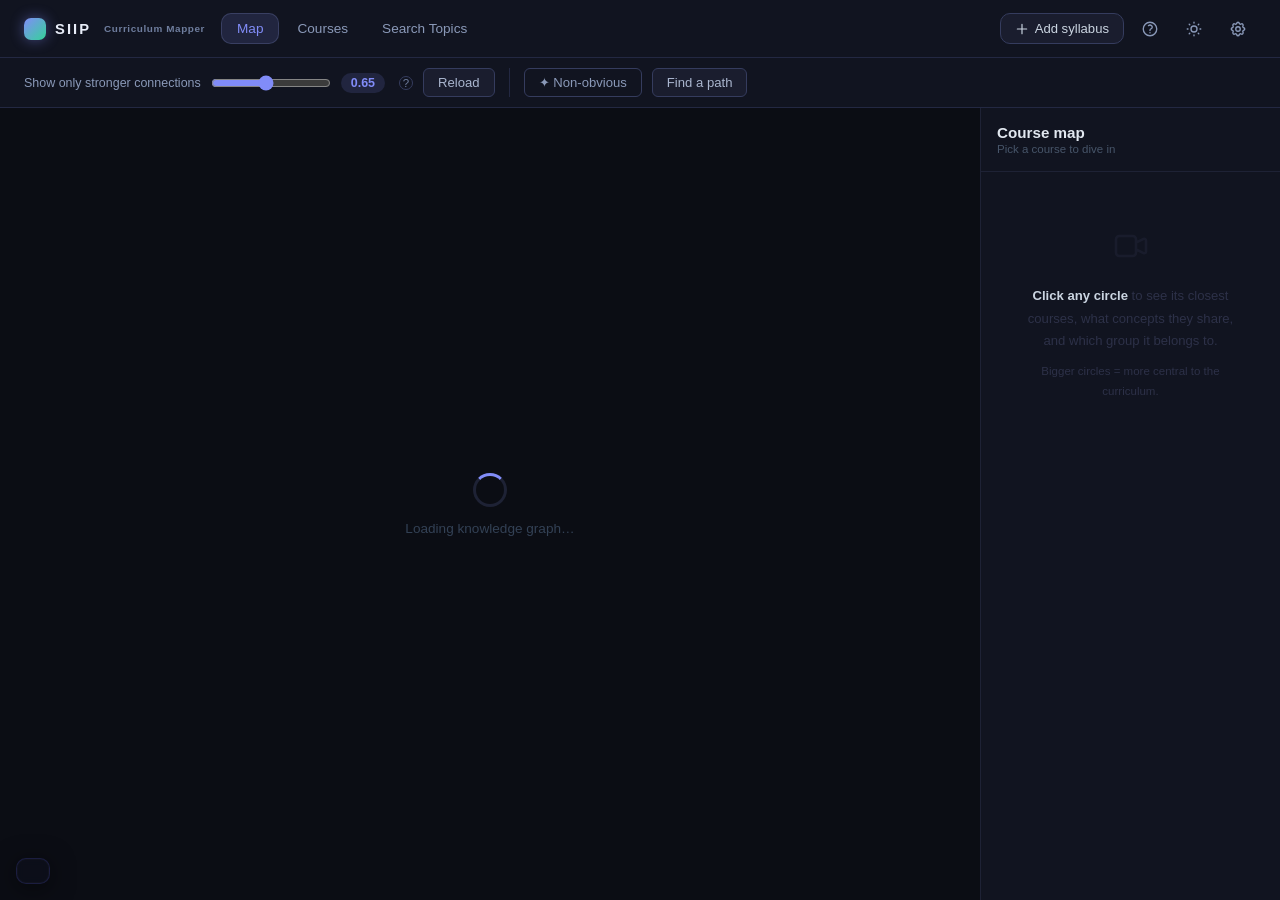
==== commit 18c3e6c8: "UI: vibrant theme layer + regenerate-with-feedback for explanations Color overhaul (the UI read as f" ====
--- a/ui/index.html
+++ b/ui/index.html
@@ -1226,6 +1226,116 @@
     }
     .dt-shared-topics { font-size: 0.8rem; color: #cbd5e1; line-height: 1.4; }
     .dt-shared-arrow { color: #f97316; font-weight: 700; padding: 0 4px; }
+
+    /* ═══════════════════════════════════════════════════════════════════
+       VIBRANT THEME LAYER — injects color over the formerly-gray surfaces.
+       Appended last so it wins on equal specificity. Dark base kept; the
+       point is richer accents, brighter text, and depth (gradients/glows).
+       ═══════════════════════════════════════════════════════════════════ */
+    html[data-theme="dark"], :root {
+      --text-muted: #aab6cf;
+      --text-dim:   #8a99b8;
+      --text-faint: #6f7e9e;
+      --border-faint: #232842;
+      --border-soft:  #353c5e;
+    }
+    body {
+      background:
+        radial-gradient(1100px 560px at 8% -10%, rgba(99,102,241,0.20), transparent 58%),
+        radial-gradient(1000px 680px at 102% -4%, rgba(236,72,153,0.13), transparent 55%),
+        radial-gradient(900px 620px at 50% 116%, rgba(34,211,238,0.10), transparent 55%),
+        linear-gradient(180deg, #0b0e1a 0%, #090a12 100%) !important;
+      background-attachment: fixed !important;
+    }
+
+    /* Tags — colorful, glassy, hover-reactive (no more flat gray) */
+    .tp-tag {
+      background: linear-gradient(180deg, rgba(129,140,248,0.16), rgba(129,140,248,0.06));
+      color: #c4ccf7; border: 1px solid rgba(129,140,248,0.22);
+      transition: border-color .14s var(--ease), color .14s var(--ease), transform .12s var(--ease);
+    }
+    .tp-tag:hover { border-color: rgba(129,140,248,0.55); color: #e6eaff; transform: translateY(-1px); }
+    .tp-tag-shared {
+      background: linear-gradient(180deg, rgba(245,158,11,0.22), rgba(236,72,153,0.10)) !important;
+      color: #fde68a !important; border-color: rgba(245,158,11,0.4) !important;
+    }
+
+    /* Section + panel headers — gradient accent instead of dim gray */
+    .tp-panel-head {
+      color: #c8d2ea !important;
+      background: linear-gradient(90deg, rgba(129,140,248,0.12), transparent 70%);
+      border-bottom: 1px solid rgba(129,140,248,0.16) !important;
+    }
+    .tp-related-section-header {
+      color: #fcd34d !important;
+      background: linear-gradient(90deg, rgba(245,158,11,0.18), rgba(236,72,153,0.07) 75%) !important;
+      border: 1px solid rgba(245,158,11,0.3) !important;
+      box-shadow: 0 2px 14px rgba(245,158,11,0.06);
+    }
+
+    /* Brighten the dull body text */
+    .tp-topic-desc, .tp-detail-desc, .tp-similar-text { color: #9fabc6 !important; }
+    .tp-topic-name { color: #e6ecf9 !important; }
+    .tp-mini-label { color: #8493b2 !important; }
+    .tp-mini-pct   { color: #9aa7c4 !important; }
+    .tp-course-name { color: #8a99b8 !important; }
+    .tp-similar-head, .tp-detail-subtitle { color: #7e8db0 !important; }
+    .tp-mini-track { background: rgba(148,163,184,0.10) !important; }
+    .tp-mini-fill  { filter: saturate(1.25) brightness(1.08); box-shadow: 0 0 6px currentColor; }
+
+    /* Topic cards — subtle lift + indigo glow on hover */
+    .tp-topic-card {
+      background: linear-gradient(180deg, #141728, #0e1019) !important;
+      border-color: #262c44 !important;
+    }
+    .tp-topic-card:hover {
+      border-color: rgba(129,140,248,0.45) !important;
+      box-shadow: 0 6px 22px rgba(79,70,229,0.14);
+    }
+    .tp-course-card-related { border-color: rgba(245,158,11,0.3) !important; }
+    .tp-course-body { background: #0a0c16 !important; }
+
+    /* Badges — vibrant gradient pills */
+    .tp-course-badge-direct {
+      background: linear-gradient(90deg, rgba(99,102,241,0.32), rgba(56,189,248,0.18)) !important;
+      color: #c7d2fe !important; border-color: rgba(129,140,248,0.45) !important;
+    }
+    .tp-course-badge-related {
+      background: linear-gradient(90deg, rgba(245,158,11,0.30), rgba(236,72,153,0.20)) !important;
+      color: #fde68a !important; border-color: rgba(245,158,11,0.45) !important;
+    }
+
+    /* Cross-domain "bridges …" indicator — make the non-obvious score read as a pill */
+    .tp-match-shared {
+      color: #fcd34d !important;
+      background: linear-gradient(90deg, rgba(245,158,11,0.10), transparent);
+      border-left: 2px solid rgba(245,158,11,0.5);
+      padding: 4px 8px; border-radius: 0 5px 5px 0; line-height: 1.5;
+    }
+    .tp-match-shared b { color: #fef3c7; }
+
+    /* "Try:" suggestion chips + buttons — give them life */
+    .tp-explain-btn, .ex-expl-action-btn {
+      transition: transform .12s var(--ease), box-shadow .15s var(--ease), filter .15s var(--ease);
+    }
+    .tp-explain-btn:hover { transform: translateY(-1px); box-shadow: 0 4px 14px rgba(99,102,241,0.22); filter: brightness(1.08); }
+
+    /* Scrollbars — tinted */
+    .tp-panel-scroll::-webkit-scrollbar-thumb { background: rgba(129,140,248,0.30) !important; }
+    .tp-panel-scroll::-webkit-scrollbar-thumb:hover { background: rgba(129,140,248,0.5) !important; }
+
+    /* Regenerate-with-feedback row + cached note */
+    .tp-regen-row { display: flex; align-items: center; gap: 6px; margin-top: 8px; }
+    .tp-fb-input {
+      flex: 1; min-width: 0; font-size: 0.64rem; color: #d8def0;
+      background: rgba(148,163,184,0.06); border: 1px solid rgba(129,140,248,0.20);
+      border-radius: 6px; padding: 5px 9px; outline: none;
+      transition: border-color .14s var(--ease), background .14s var(--ease);
+    }
+    .tp-fb-input::placeholder { color: #66748f; }
+    .tp-fb-input:focus { border-color: rgba(129,140,248,0.55); background: rgba(129,140,248,0.08); }
+    .tp-regen-btn { white-space: nowrap; }
+    .tp-cached-note { font-size: 0.58rem; color: #6ee7b7; opacity: 0.85; margin-top: 5px; }
   </style>
 </head>
 <body>
@@ -3158,10 +3268,12 @@
     <div id="${uid}-lines" data-raw="${esc(explanation)}">${lines}</div>
     ${signedHtml}
   </div>
-  <div class="ex-expl-actions" style="margin-top:4px">
-    <button class="tp-explain-btn" data-ctx='${ctxJson}' data-uid="${uid}" onclick="tpRegenExplain(this)">↺ Regenerate</button>
+  <div class="tp-regen-row">
+    <input id="${uid}-fb" class="tp-fb-input" placeholder="Not quite right? Tell the model what to fix, then Regenerate…">
+    <button class="tp-explain-btn tp-regen-btn" data-ctx='${ctxJson}' data-uid="${uid}" onclick="tpRegenExplain(this)">↺ Regenerate</button>
     <button class="ex-expl-action-btn" onclick="tpEditExpl('${uid}','${CSS.escape(sc)}','${CSS.escape(st)}','${CSS.escape(tc)}','${CSS.escape(tt)}')">✎ Edit</button>
-  </div>`;
+  </div>
+  <div class="tp-cached-note">✓ Saved — this explanation is cached; it won't regenerate unless you ask.</div>`;
 }
 
 function tpEditExpl(uid, sc, st, tc, tt) {
@@ -3223,6 +3335,8 @@
   const ctx = JSON.parse(btn.dataset.ctx || '{}');
   const key = getApiKey();
   if (!key) { toggleKeyPanel(); return; }
+  const fbEl = document.getElementById(`${uid}-fb`);
+  const feedback = fbEl ? fbEl.value.trim() : '';
   btn.disabled = true; btn.textContent = '↺ Generating…';
   try {
     const resp = await fetch(`${API}/topics/explain`, {
@@ -3232,7 +3346,7 @@
         source_course: ctx.sc, source_topic: ctx.st,
         target_course: ctx.tc, target_topic: ctx.tt,
         shared_tags: ctx.shared || [], source_tags: ctx.stags || [],
-        target_tags: ctx.ttags || [], force: true,
+        target_tags: ctx.ttags || [], force: true, feedback,
       }),
     });
     const data = await resp.json();
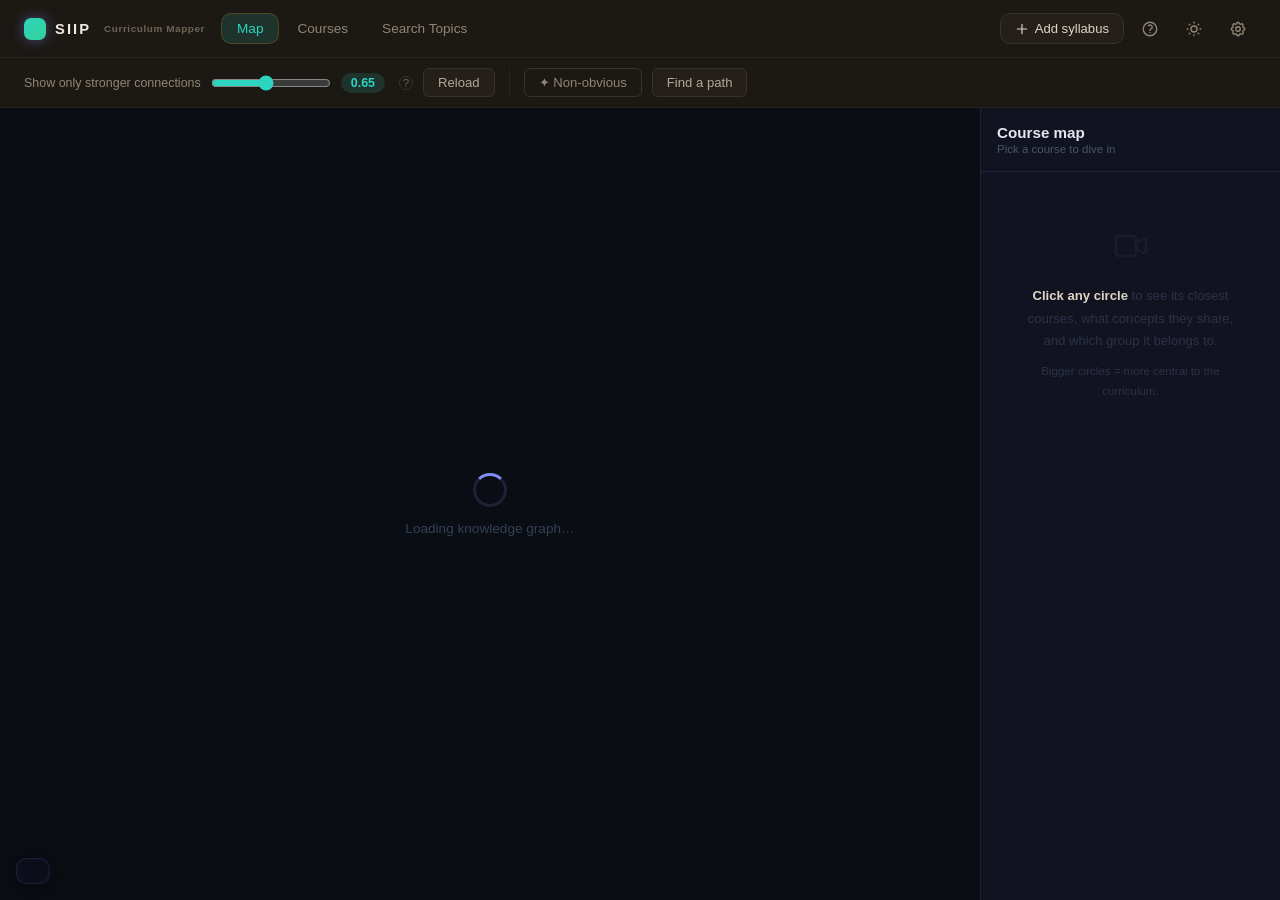
==== commit 7c3d8d3e: "UI: switch base palette from slate-blue to warm graphite Per request — the slate-blue cast (bg #0b0d" ====
--- a/ui/index.html
+++ b/ui/index.html
@@ -13,34 +13,34 @@
        Light theme is opt-in via <html data-theme="light">.
     ════════════════════════════════════════════════════════════════ */
     :root {
-      /* Surfaces (darkest → lightest) */
-      --bg-app:        #0b0d14;
-      --bg-canvas:     #0c0f1a;
-      --bg-surface-1:  #111420;
-      --bg-surface-2:  #1a1d2e;
-      --bg-surface-3:  #232740;
-      --bg-overlay:    rgba(13, 16, 28, 0.78);
-
-      /* Borders */
-      --border-faint:  #1e2235;
-      --border-soft:   #2d3148;
-      --border-strong: rgba(165, 180, 252, 0.18);
-
-      /* Text */
-      --text-strong: #e8edf8;
-      --text-base:   #cbd5e1;
-      --text-muted:  #94a3b8;
-      --text-dim:    #64748b;
-      --text-faint:  #475569;
-
-      /* Brand + accents */
-      --accent:        #818cf8;   /* indigo: primary actions, links */
-      --accent-soft:   rgba(129, 140, 248, 0.14);
-      --accent-strong: #6366f1;
+      /* Surfaces (darkest → lightest) — WARM GRAPHITE (no blue cast) */
+      --bg-app:        #14110d;
+      --bg-canvas:     #17130e;
+      --bg-surface-1:  #1c1813;
+      --bg-surface-2:  #241f18;
+      --bg-surface-3:  #2e2820;
+      --bg-overlay:    rgba(20, 17, 13, 0.80);
+
+      /* Borders — warm */
+      --border-faint:  #2a2419;
+      --border-soft:   #3a3225;
+      --border-strong: rgba(245, 158, 11, 0.20);
+
+      /* Text — warm off-white → warm gray */
+      --text-strong: #efe9df;
+      --text-base:   #ded5c6;
+      --text-muted:  #b3a99a;
+      --text-dim:    #8f8675;
+      --text-faint:  #6d6557;
+
+      /* Brand + accents — amber (primary/warm) + teal (cool pop) */
+      --accent:        #2dd4bf;   /* teal: primary actions, direct matches */
+      --accent-soft:   rgba(45, 212, 191, 0.14);
+      --accent-strong: #14b8a6;
       --good:          #34d399;   /* green: success, strong scores */
       --warn:          #fbbf24;   /* gold: highlighted path, signed */
-      --surprise:      #f97316;   /* orange: non-obvious / surprises */
-      --info:          #22d3ee;   /* cyan: secondary metrics */
+      --surprise:      #f59e0b;   /* amber: non-obvious */
+      --info:          #2dd4bf;   /* teal: secondary metrics */
       --danger:        #f87171;
 
       /* Radii */
@@ -1033,11 +1033,11 @@
     }
     .tp-xc-side:hover { border-color: rgba(148,163,184,0.28); background: rgba(148,163,184,0.08); }
     .tp-xc-side-head {
-      font-size: 0.6rem; font-weight: 700; letter-spacing: 0.04em; color: #93c5fd;
+      font-size: 0.6rem; font-weight: 700; letter-spacing: 0.04em; color: #5eead4;
       display: flex; align-items: center; gap: 5px; margin-bottom: 4px;
     }
-    .tp-xc-side-dot { width: 5px; height: 5px; border-radius: 50%; background: #60a5fa; flex: none; }
-    .tp-xc-side-body { font-size: 0.67rem; line-height: 1.5; color: #cbd5e1; }
+    .tp-xc-side-dot { width: 5px; height: 5px; border-radius: 50%; background: #2dd4bf; flex: none; }
+    .tp-xc-side-body { font-size: 0.67rem; line-height: 1.5; color: #d8cfbf; }
     .tp-xc-why {
       font-size: 0.67rem; line-height: 1.5; color: #ddd6fe;
       background: rgba(167,139,250,0.07); border-left: 2.5px solid rgba(167,139,250,0.55);
@@ -1233,79 +1233,90 @@
        point is richer accents, brighter text, and depth (gradients/glows).
        ═══════════════════════════════════════════════════════════════════ */
     html[data-theme="dark"], :root {
-      --text-muted: #aab6cf;
-      --text-dim:   #8a99b8;
-      --text-faint: #6f7e9e;
-      --border-faint: #232842;
-      --border-soft:  #353c5e;
+      --text-base:  #ded5c6;
+      --text-muted: #b3a99a;
+      --text-dim:   #8f8675;
+      --text-faint: #6d6557;
+      --border-faint: #2a2419;
+      --border-soft:  #3a3225;
     }
     body {
       background:
-        radial-gradient(1100px 560px at 8% -10%, rgba(99,102,241,0.20), transparent 58%),
-        radial-gradient(1000px 680px at 102% -4%, rgba(236,72,153,0.13), transparent 55%),
-        radial-gradient(900px 620px at 50% 116%, rgba(34,211,238,0.10), transparent 55%),
-        linear-gradient(180deg, #0b0e1a 0%, #090a12 100%) !important;
+        radial-gradient(1100px 560px at 8% -10%, rgba(245,158,11,0.16), transparent 58%),
+        radial-gradient(1000px 680px at 102% -4%, rgba(45,212,191,0.12), transparent 55%),
+        radial-gradient(900px 620px at 50% 116%, rgba(251,146,60,0.10), transparent 55%),
+        linear-gradient(180deg, #16130e 0%, #100d09 100%) !important;
       background-attachment: fixed !important;
     }
 
-    /* Tags — colorful, glassy, hover-reactive (no more flat gray) */
+    /* Tags — warm glassy chips (teal-tinted), hover-reactive (no more flat gray) */
     .tp-tag {
-      background: linear-gradient(180deg, rgba(129,140,248,0.16), rgba(129,140,248,0.06));
-      color: #c4ccf7; border: 1px solid rgba(129,140,248,0.22);
+      background: linear-gradient(180deg, rgba(45,212,191,0.13), rgba(45,212,191,0.05));
+      color: #b9e8df; border: 1px solid rgba(45,212,191,0.20);
       transition: border-color .14s var(--ease), color .14s var(--ease), transform .12s var(--ease);
     }
-    .tp-tag:hover { border-color: rgba(129,140,248,0.55); color: #e6eaff; transform: translateY(-1px); }
+    .tp-tag:hover { border-color: rgba(45,212,191,0.5); color: #d7f5ee; transform: translateY(-1px); }
     .tp-tag-shared {
-      background: linear-gradient(180deg, rgba(245,158,11,0.22), rgba(236,72,153,0.10)) !important;
-      color: #fde68a !important; border-color: rgba(245,158,11,0.4) !important;
-    }
-
-    /* Section + panel headers — gradient accent instead of dim gray */
+      background: linear-gradient(180deg, rgba(245,158,11,0.24), rgba(251,146,60,0.12)) !important;
+      color: #fde68a !important; border-color: rgba(245,158,11,0.42) !important;
+    }
+
+    /* Section + panel headers — warm gradient accent instead of dim gray */
     .tp-panel-head {
-      color: #c8d2ea !important;
-      background: linear-gradient(90deg, rgba(129,140,248,0.12), transparent 70%);
-      border-bottom: 1px solid rgba(129,140,248,0.16) !important;
+      color: #e7ddcb !important;
+      background: linear-gradient(90deg, rgba(245,158,11,0.10), transparent 70%);
+      border-bottom: 1px solid rgba(245,158,11,0.16) !important;
     }
     .tp-related-section-header {
       color: #fcd34d !important;
-      background: linear-gradient(90deg, rgba(245,158,11,0.18), rgba(236,72,153,0.07) 75%) !important;
+      background: linear-gradient(90deg, rgba(245,158,11,0.18), rgba(251,146,60,0.08) 75%) !important;
       border: 1px solid rgba(245,158,11,0.3) !important;
-      box-shadow: 0 2px 14px rgba(245,158,11,0.06);
-    }
-
-    /* Brighten the dull body text */
-    .tp-topic-desc, .tp-detail-desc, .tp-similar-text { color: #9fabc6 !important; }
-    .tp-topic-name { color: #e6ecf9 !important; }
-    .tp-mini-label { color: #8493b2 !important; }
-    .tp-mini-pct   { color: #9aa7c4 !important; }
-    .tp-course-name { color: #8a99b8 !important; }
-    .tp-similar-head, .tp-detail-subtitle { color: #7e8db0 !important; }
-    .tp-mini-track { background: rgba(148,163,184,0.10) !important; }
+      box-shadow: 0 2px 14px rgba(245,158,11,0.07);
+    }
+
+    /* Brighten the body text to warm tones */
+    .tp-topic-desc, .tp-detail-desc, .tp-similar-text { color: #c2b6a3 !important; }
+    .tp-topic-name { color: #f2ece0 !important; }
+    .tp-mini-label { color: #a39885 !important; }
+    .tp-mini-pct   { color: #bcb09c !important; }
+    .tp-course-name { color: #a39885 !important; }
+    .tp-similar-head, .tp-detail-subtitle { color: #978c79 !important; }
+    .tp-mini-track { background: rgba(190,170,140,0.10) !important; }
     .tp-mini-fill  { filter: saturate(1.25) brightness(1.08); box-shadow: 0 0 6px currentColor; }
 
-    /* Topic cards — subtle lift + indigo glow on hover */
+    /* Topic cards — warm surface, teal glow on hover */
     .tp-topic-card {
-      background: linear-gradient(180deg, #141728, #0e1019) !important;
-      border-color: #262c44 !important;
+      background: linear-gradient(180deg, #20190f, #17120b) !important;
+      border-color: #322a1d !important;
     }
     .tp-topic-card:hover {
-      border-color: rgba(129,140,248,0.45) !important;
-      box-shadow: 0 6px 22px rgba(79,70,229,0.14);
-    }
+      border-color: rgba(45,212,191,0.42) !important;
+      box-shadow: 0 6px 22px rgba(45,212,191,0.12);
+    }
+    .tp-course-card-direct  { border-color: rgba(45,212,191,0.28) !important; }
     .tp-course-card-related { border-color: rgba(245,158,11,0.3) !important; }
-    .tp-course-body { background: #0a0c16 !important; }
-
-    /* Badges — vibrant gradient pills */
+    .tp-course-body { background: #120e09 !important; }
+
+    /* Direct-match course headers/badges/ids — recolor indigo -> teal */
+    .tp-course-header-direct {
+      background: linear-gradient(90deg, rgba(45,212,191,0.16) 0%, rgba(45,212,191,0.05) 60%, transparent 100%) !important;
+      border-bottom: 1px solid rgba(45,212,191,0.16) !important;
+    }
+    .tp-course-id-direct, .tp-course-chevron-direct { color: #5eead4 !important; }
     .tp-course-badge-direct {
-      background: linear-gradient(90deg, rgba(99,102,241,0.32), rgba(56,189,248,0.18)) !important;
-      color: #c7d2fe !important; border-color: rgba(129,140,248,0.45) !important;
+      background: linear-gradient(90deg, rgba(45,212,191,0.30), rgba(20,184,166,0.16)) !important;
+      color: #99f6e4 !important; border-color: rgba(45,212,191,0.45) !important;
+    }
+    .tp-tag-matched {
+      background: rgba(45,212,191,0.16) !important; color: #5eead4 !important;
+      border-color: rgba(45,212,191,0.35) !important;
     }
     .tp-course-badge-related {
-      background: linear-gradient(90deg, rgba(245,158,11,0.30), rgba(236,72,153,0.20)) !important;
+      background: linear-gradient(90deg, rgba(245,158,11,0.30), rgba(251,146,60,0.20)) !important;
       color: #fde68a !important; border-color: rgba(245,158,11,0.45) !important;
     }
 
-    /* Cross-domain "bridges …" indicator — make the non-obvious score read as a pill */
+    /* Cross-domain "bridges …" indicator — the non-obvious score reads as a warm pill */
     .tp-match-shared {
       color: #fcd34d !important;
       background: linear-gradient(90deg, rgba(245,158,11,0.10), transparent);
@@ -1314,26 +1325,26 @@
     }
     .tp-match-shared b { color: #fef3c7; }
 
-    /* "Try:" suggestion chips + buttons — give them life */
+    /* Buttons — warm lift on hover */
     .tp-explain-btn, .ex-expl-action-btn {
       transition: transform .12s var(--ease), box-shadow .15s var(--ease), filter .15s var(--ease);
     }
-    .tp-explain-btn:hover { transform: translateY(-1px); box-shadow: 0 4px 14px rgba(99,102,241,0.22); filter: brightness(1.08); }
-
-    /* Scrollbars — tinted */
-    .tp-panel-scroll::-webkit-scrollbar-thumb { background: rgba(129,140,248,0.30) !important; }
-    .tp-panel-scroll::-webkit-scrollbar-thumb:hover { background: rgba(129,140,248,0.5) !important; }
+    .tp-explain-btn:hover { transform: translateY(-1px); box-shadow: 0 4px 14px rgba(45,212,191,0.22); filter: brightness(1.08); }
+
+    /* Scrollbars — warm tint */
+    .tp-panel-scroll::-webkit-scrollbar-thumb { background: rgba(245,158,11,0.28) !important; }
+    .tp-panel-scroll::-webkit-scrollbar-thumb:hover { background: rgba(245,158,11,0.5) !important; }
 
     /* Regenerate-with-feedback row + cached note */
     .tp-regen-row { display: flex; align-items: center; gap: 6px; margin-top: 8px; }
     .tp-fb-input {
-      flex: 1; min-width: 0; font-size: 0.64rem; color: #d8def0;
-      background: rgba(148,163,184,0.06); border: 1px solid rgba(129,140,248,0.20);
+      flex: 1; min-width: 0; font-size: 0.64rem; color: #ede4d4;
+      background: rgba(190,170,140,0.06); border: 1px solid rgba(45,212,191,0.22);
       border-radius: 6px; padding: 5px 9px; outline: none;
       transition: border-color .14s var(--ease), background .14s var(--ease);
     }
-    .tp-fb-input::placeholder { color: #66748f; }
-    .tp-fb-input:focus { border-color: rgba(129,140,248,0.55); background: rgba(129,140,248,0.08); }
+    .tp-fb-input::placeholder { color: #8a8071; }
+    .tp-fb-input:focus { border-color: rgba(45,212,191,0.55); background: rgba(45,212,191,0.08); }
     .tp-regen-btn { white-space: nowrap; }
     .tp-cached-note { font-size: 0.58rem; color: #6ee7b7; opacity: 0.85; margin-top: 5px; }
   </style>
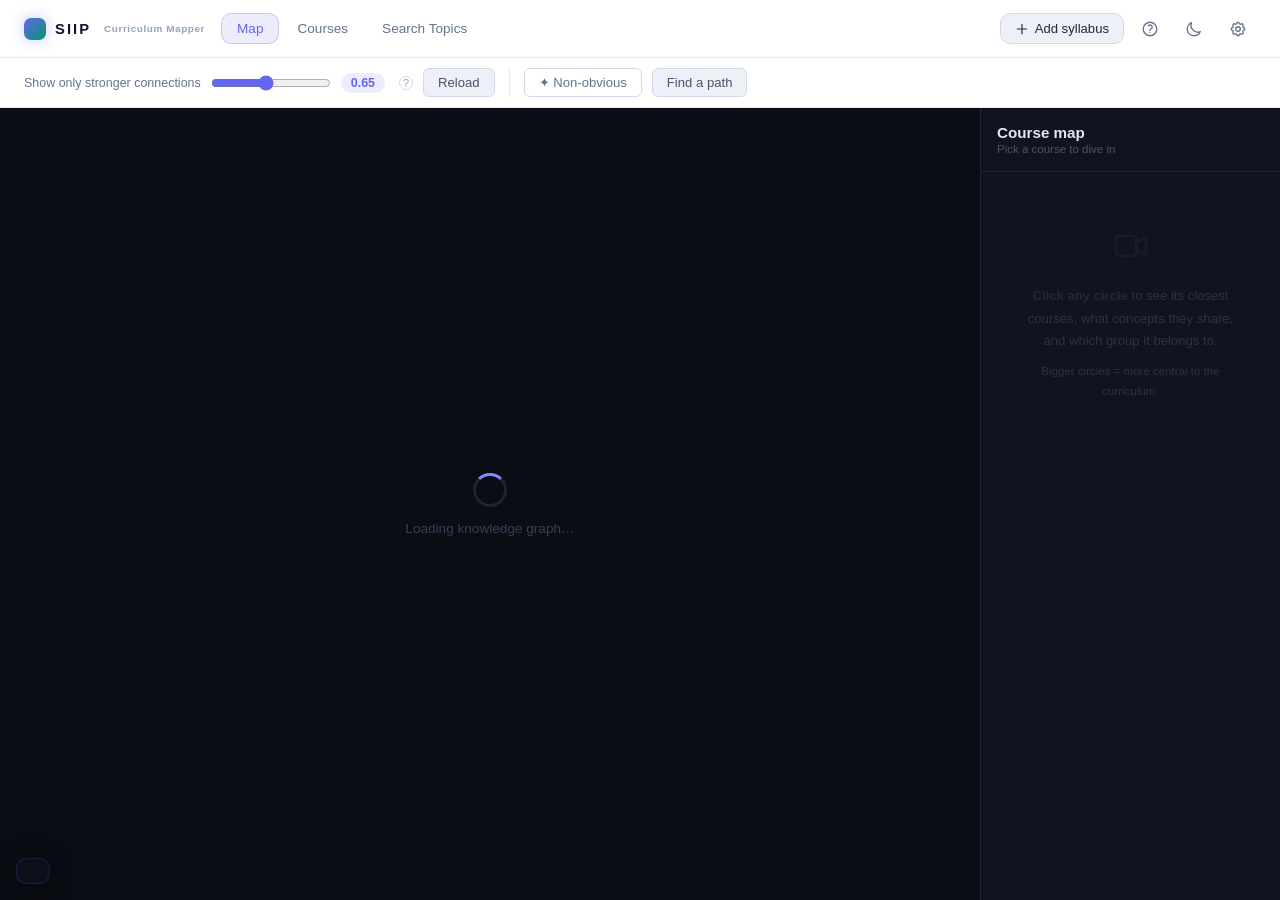
==== commit e2a4a3bd: "UI: bright high-contrast LIGHT theme as default (was bleak dark) The dark/muted palette had no contr" ====
--- a/ui/index.html
+++ b/ui/index.html
@@ -1,5 +1,5 @@
 <!DOCTYPE html>
-<html lang="en">
+<html lang="en" data-theme="light">
 <head>
   <meta charset="UTF-8" />
   <meta name="viewport" content="width=device-width, initial-scale=1.0" />
@@ -1232,108 +1232,135 @@
        Appended last so it wins on equal specificity. Dark base kept; the
        point is richer accents, brighter text, and depth (gradients/glows).
        ═══════════════════════════════════════════════════════════════════ */
-    html[data-theme="dark"], :root {
-      --text-base:  #ded5c6;
-      --text-muted: #b3a99a;
-      --text-dim:   #8f8675;
-      --text-faint: #6d6557;
-      --border-faint: #2a2419;
-      --border-soft:  #3a3225;
-    }
-    body {
+    /* ════════════ DARK theme (toggle option) — warm graphite, scoped ════════════ */
+    html[data-theme="dark"] {
+      --text-base:  #ded5c6; --text-muted: #b3a99a; --text-dim: #8f8675;
+      --text-faint: #6d6557; --border-faint: #2a2419; --border-soft: #3a3225;
+    }
+    html[data-theme="dark"] body {
       background:
         radial-gradient(1100px 560px at 8% -10%, rgba(245,158,11,0.16), transparent 58%),
         radial-gradient(1000px 680px at 102% -4%, rgba(45,212,191,0.12), transparent 55%),
-        radial-gradient(900px 620px at 50% 116%, rgba(251,146,60,0.10), transparent 55%),
         linear-gradient(180deg, #16130e 0%, #100d09 100%) !important;
       background-attachment: fixed !important;
     }
-
-    /* Tags — warm glassy chips (teal-tinted), hover-reactive (no more flat gray) */
-    .tp-tag {
-      background: linear-gradient(180deg, rgba(45,212,191,0.13), rgba(45,212,191,0.05));
-      color: #b9e8df; border: 1px solid rgba(45,212,191,0.20);
-      transition: border-color .14s var(--ease), color .14s var(--ease), transform .12s var(--ease);
-    }
-    .tp-tag:hover { border-color: rgba(45,212,191,0.5); color: #d7f5ee; transform: translateY(-1px); }
-    .tp-tag-shared {
-      background: linear-gradient(180deg, rgba(245,158,11,0.24), rgba(251,146,60,0.12)) !important;
-      color: #fde68a !important; border-color: rgba(245,158,11,0.42) !important;
-    }
-
-    /* Section + panel headers — warm gradient accent instead of dim gray */
-    .tp-panel-head {
-      color: #e7ddcb !important;
-      background: linear-gradient(90deg, rgba(245,158,11,0.10), transparent 70%);
-      border-bottom: 1px solid rgba(245,158,11,0.16) !important;
-    }
-    .tp-related-section-header {
-      color: #fcd34d !important;
-      background: linear-gradient(90deg, rgba(245,158,11,0.18), rgba(251,146,60,0.08) 75%) !important;
-      border: 1px solid rgba(245,158,11,0.3) !important;
-      box-shadow: 0 2px 14px rgba(245,158,11,0.07);
-    }
-
-    /* Brighten the body text to warm tones */
-    .tp-topic-desc, .tp-detail-desc, .tp-similar-text { color: #c2b6a3 !important; }
-    .tp-topic-name { color: #f2ece0 !important; }
-    .tp-mini-label { color: #a39885 !important; }
-    .tp-mini-pct   { color: #bcb09c !important; }
-    .tp-course-name { color: #a39885 !important; }
-    .tp-similar-head, .tp-detail-subtitle { color: #978c79 !important; }
-    .tp-mini-track { background: rgba(190,170,140,0.10) !important; }
-    .tp-mini-fill  { filter: saturate(1.25) brightness(1.08); box-shadow: 0 0 6px currentColor; }
-
-    /* Topic cards — warm surface, teal glow on hover */
-    .tp-topic-card {
-      background: linear-gradient(180deg, #20190f, #17120b) !important;
-      border-color: #322a1d !important;
-    }
-    .tp-topic-card:hover {
-      border-color: rgba(45,212,191,0.42) !important;
-      box-shadow: 0 6px 22px rgba(45,212,191,0.12);
-    }
-    .tp-course-card-direct  { border-color: rgba(45,212,191,0.28) !important; }
-    .tp-course-card-related { border-color: rgba(245,158,11,0.3) !important; }
-    .tp-course-body { background: #120e09 !important; }
-
-    /* Direct-match course headers/badges/ids — recolor indigo -> teal */
-    .tp-course-header-direct {
-      background: linear-gradient(90deg, rgba(45,212,191,0.16) 0%, rgba(45,212,191,0.05) 60%, transparent 100%) !important;
-      border-bottom: 1px solid rgba(45,212,191,0.16) !important;
-    }
-    .tp-course-id-direct, .tp-course-chevron-direct { color: #5eead4 !important; }
-    .tp-course-badge-direct {
-      background: linear-gradient(90deg, rgba(45,212,191,0.30), rgba(20,184,166,0.16)) !important;
-      color: #99f6e4 !important; border-color: rgba(45,212,191,0.45) !important;
-    }
-    .tp-tag-matched {
-      background: rgba(45,212,191,0.16) !important; color: #5eead4 !important;
-      border-color: rgba(45,212,191,0.35) !important;
-    }
-    .tp-course-badge-related {
-      background: linear-gradient(90deg, rgba(245,158,11,0.30), rgba(251,146,60,0.20)) !important;
-      color: #fde68a !important; border-color: rgba(245,158,11,0.45) !important;
-    }
-
-    /* Cross-domain "bridges …" indicator — the non-obvious score reads as a warm pill */
-    .tp-match-shared {
-      color: #fcd34d !important;
-      background: linear-gradient(90deg, rgba(245,158,11,0.10), transparent);
-      border-left: 2px solid rgba(245,158,11,0.5);
-      padding: 4px 8px; border-radius: 0 5px 5px 0; line-height: 1.5;
-    }
-    .tp-match-shared b { color: #fef3c7; }
-
-    /* Buttons — warm lift on hover */
-    .tp-explain-btn, .ex-expl-action-btn {
-      transition: transform .12s var(--ease), box-shadow .15s var(--ease), filter .15s var(--ease);
-    }
-    .tp-explain-btn:hover { transform: translateY(-1px); box-shadow: 0 4px 14px rgba(45,212,191,0.22); filter: brightness(1.08); }
-
-    /* Scrollbars — warm tint */
-    .tp-panel-scroll::-webkit-scrollbar-thumb { background: rgba(245,158,11,0.28) !important; }
-    .tp-panel-scroll::-webkit-scrollbar-thumb:hover { background: rgba(245,158,11,0.5) !important; }
+    html[data-theme="dark"] .tp-tag { background: rgba(45,212,191,0.10); color: #b9e8df; border: 1px solid rgba(45,212,191,0.20); }
+    html[data-theme="dark"] .tp-topic-card { background: #1b1610 !important; border-color: #322a1d !important; }
+    html[data-theme="dark"] .tp-course-body { background: #120e09 !important; }
+    html[data-theme="dark"] .tp-topic-name { color: #f2ece0 !important; }
+    html[data-theme="dark"] .tp-topic-desc, html[data-theme="dark"] .tp-detail-desc { color: #c2b6a3 !important; }
+
+    /* ════════════ LIGHT theme (DEFAULT) — bright, high-contrast, vibrant ════════════ */
+    html[data-theme="light"] {
+      --bg-app: #f5f6fc; --bg-canvas: #ffffff; --bg-surface-1: #ffffff;
+      --accent: #6366f1; --accent-strong: #4f46e5;
+      --text-strong: #0f172a; --text-base: #1e293b; --text-muted: #475569;
+      --text-dim: #64748b; --text-faint: #94a3b8;
+      --border-faint: #e7eaf3; --border-soft: #d4d9e8;
+    }
+    html[data-theme="light"] body {
+      background:
+        radial-gradient(1000px 520px at 8% -8%, rgba(99,102,241,0.10), transparent 55%),
+        radial-gradient(900px 560px at 102% 0%, rgba(244,114,182,0.08), transparent 52%),
+        radial-gradient(800px 520px at 50% 118%, rgba(45,212,191,0.07), transparent 55%),
+        linear-gradient(180deg, #fbfbff 0%, #f3f4fb 100%) !important;
+      background-attachment: fixed !important;
+    }
+    /* Tags — vibrant indigo chips, strong contrast */
+    html[data-theme="light"] .tp-tag {
+      background: #eef1fe; color: #4338ca; border: 1px solid #c8d0fb;
+      transition: border-color .14s var(--ease), transform .12s var(--ease);
+    }
+    html[data-theme="light"] .tp-tag:hover { border-color: #6366f1; transform: translateY(-1px); }
+    html[data-theme="light"] .tp-tag-shared { background: #fff1df !important; color: #c2410c !important; border-color: #fdba74 !important; }
+    html[data-theme="light"] .tp-tag-matched { background: #e0e7ff !important; color: #4338ca !important; border-color: #a5b4fc !important; }
+    /* Headers */
+    html[data-theme="light"] .tp-panel-head {
+      color: #334155 !important; background: linear-gradient(90deg, rgba(99,102,241,0.07), transparent 70%);
+      border-bottom: 1px solid #e2e6f0 !important;
+    }
+    html[data-theme="light"] .tp-related-section-header {
+      color: #c2410c !important; background: linear-gradient(90deg, #fff2e2, #ffffff 78%) !important;
+      border: 1px solid #fdba74 !important; box-shadow: 0 2px 12px rgba(245,158,11,0.10);
+    }
+    /* Text — dark on light = high contrast */
+    html[data-theme="light"] .tp-topic-name { color: #0f172a !important; }
+    html[data-theme="light"] .tp-topic-desc,
+    html[data-theme="light"] .tp-detail-desc,
+    html[data-theme="light"] .tp-similar-text { color: #475569 !important; }
+    html[data-theme="light"] .tp-course-name { color: #64748b !important; }
+    html[data-theme="light"] .tp-mini-label { color: #64748b !important; }
+    html[data-theme="light"] .tp-mini-pct { color: #475569 !important; }
+    html[data-theme="light"] .tp-similar-head,
+    html[data-theme="light"] .tp-detail-subtitle { color: #64748b !important; }
+    html[data-theme="light"] .tp-mini-track { background: #e8ebf5 !important; }
+    .tp-mini-fill { filter: saturate(1.2); }
+    /* Cards — white, real shadow, indigo lift on hover */
+    html[data-theme="light"] .tp-topic-card {
+      background: #ffffff !important; border-color: #e6e9f3 !important;
+      box-shadow: 0 1px 2px rgba(15,23,42,0.05);
+    }
+    html[data-theme="light"] .tp-topic-card:hover {
+      border-color: #a5b4fc !important; box-shadow: 0 8px 24px rgba(99,102,241,0.16) !important;
+    }
+    html[data-theme="light"] .tp-course-card { border-color: #e2e6f0; }
+    html[data-theme="light"] .tp-course-card-direct  { border-color: #c8d0fb !important; }
+    html[data-theme="light"] .tp-course-card-related { border-color: #fed7aa !important; }
+    html[data-theme="light"] .tp-course-body { background: #f8f9fd !important; }
+    html[data-theme="light"] .tp-course-header-direct {
+      background: linear-gradient(90deg, #eef1fe, transparent 80%) !important;
+      border-bottom: 1px solid #d8defb !important;
+    }
+    html[data-theme="light"] .tp-course-header-related {
+      background: linear-gradient(90deg, #fff2e2, transparent 80%) !important;
+      border-bottom: 1px solid #fed7aa !important;
+    }
+    html[data-theme="light"] .tp-course-id-direct, html[data-theme="light"] .tp-course-chevron-direct { color: #4f46e5 !important; }
+    html[data-theme="light"] .tp-course-id-related, html[data-theme="light"] .tp-course-chevron-related { color: #c2410c !important; }
+    html[data-theme="light"] .tp-course-name { color: #64748b !important; }
+    /* Badges — SOLID vibrant fills, white text */
+    html[data-theme="light"] .tp-course-badge-direct {
+      background: #6366f1 !important; color: #fff !important; border: 1px solid #4f46e5 !important;
+    }
+    html[data-theme="light"] .tp-course-badge-related {
+      background: #f59e0b !important; color: #fff !important; border: 1px solid #d97706 !important;
+    }
+    html[data-theme="light"] .tp-match-shared {
+      color: #c2410c !important; background: linear-gradient(90deg, #fff4e6, transparent);
+      border-left: 2px solid #f59e0b; padding: 4px 8px; border-radius: 0 5px 5px 0; line-height: 1.5;
+    }
+    html[data-theme="light"] .tp-match-shared b { color: #9a3412 !important; }
+    /* Explanation panel — light */
+    html[data-theme="light"] .tp-xc-connection {
+      background: linear-gradient(180deg, #fff7ed, #fffdfa) !important;
+      border: 1px solid #fdba74 !important; color: #1e293b !important;
+    }
+    html[data-theme="light"] .tp-xc-tag { color: #c2410c !important; background: #ffe9d1 !important; }
+    html[data-theme="light"] .tp-xc-side { background: #f7f8fd !important; border: 1px solid #e2e6f0 !important; }
+    html[data-theme="light"] .tp-xc-side:hover { border-color: #c8d0fb !important; background: #f0f3fe !important; }
+    html[data-theme="light"] .tp-xc-side-head { color: #4f46e5 !important; }
+    html[data-theme="light"] .tp-xc-side-dot { background: #6366f1 !important; }
+    html[data-theme="light"] .tp-xc-side-body { color: #334155 !important; }
+    html[data-theme="light"] .tp-xc-why { background: #f5f3ff !important; border-left-color: #8b5cf6 !important; color: #5b21b6 !important; }
+    html[data-theme="light"] .tp-xc-why-label { color: #7c3aed !important; }
+    html[data-theme="light"] .tp-fb-input { color: #1e293b !important; background: #fff !important; border-color: #c8d0fb !important; }
+    html[data-theme="light"] .tp-fb-input::placeholder { color: #94a3b8 !important; }
+    html[data-theme="light"] .tp-fb-input:focus { border-color: #6366f1 !important; background: #f6f8ff !important; }
+    html[data-theme="light"] .tp-cached-note { color: #059669 !important; }
+    /* Buttons */
+    .tp-explain-btn, .ex-expl-action-btn { transition: transform .12s var(--ease), box-shadow .15s var(--ease), filter .15s var(--ease); }
+    html[data-theme="light"] .tp-explain-btn:hover { transform: translateY(-1px); box-shadow: 0 4px 14px rgba(99,102,241,0.25); filter: brightness(1.03); }
+    html[data-theme="light"] .tp-panel-scroll::-webkit-scrollbar-thumb { background: #c8d0fb !important; }
+    html[data-theme="light"] .tp-panel-scroll::-webkit-scrollbar-thumb:hover { background: #a5b4fc !important; }
+    /* Kill stray dark hairlines/titles on light */
+    html[data-theme="light"] .tp-panel { border-right-color: #e6e9f3 !important; }
+    html[data-theme="light"] .tp-topic-body { border-top-color: #eef0f6 !important; }
+    html[data-theme="light"] .tp-detail-section { border-bottom-color: #eef0f6 !important; }
+    html[data-theme="light"] .tp-detail-back { border-bottom-color: #e6e9f3 !important; color: #64748b !important; }
+    html[data-theme="light"] .tp-detail-title { color: #0f172a !important; }
+    html[data-theme="light"] .tp-course-card { background: #ffffff; }
+    html[data-theme="light"] .tp-matrix-table th { color: #475569 !important; background: #f1f3fa !important; }
+    html[data-theme="light"] #tp-results, html[data-theme="light"] #tp-matrix { background: transparent; }
 
     /* Regenerate-with-feedback row + cached note */
     .tp-regen-row { display: flex; align-items: center; gap: 6px; margin-top: 8px; }
@@ -1701,8 +1728,8 @@
 
 // One-time boot
 window.addEventListener('DOMContentLoaded', () => {
-  // Theme — respect saved choice, default dark
-  applyTheme(localStorage.getItem('siip_theme') || 'dark');
+  // Theme — respect saved choice, default light
+  applyTheme(localStorage.getItem('siip_theme') || 'light');
   refreshKeyIndicator();
   // Show welcome on first visit
   if (!localStorage.getItem('siip_welcomed')) openWelcome();
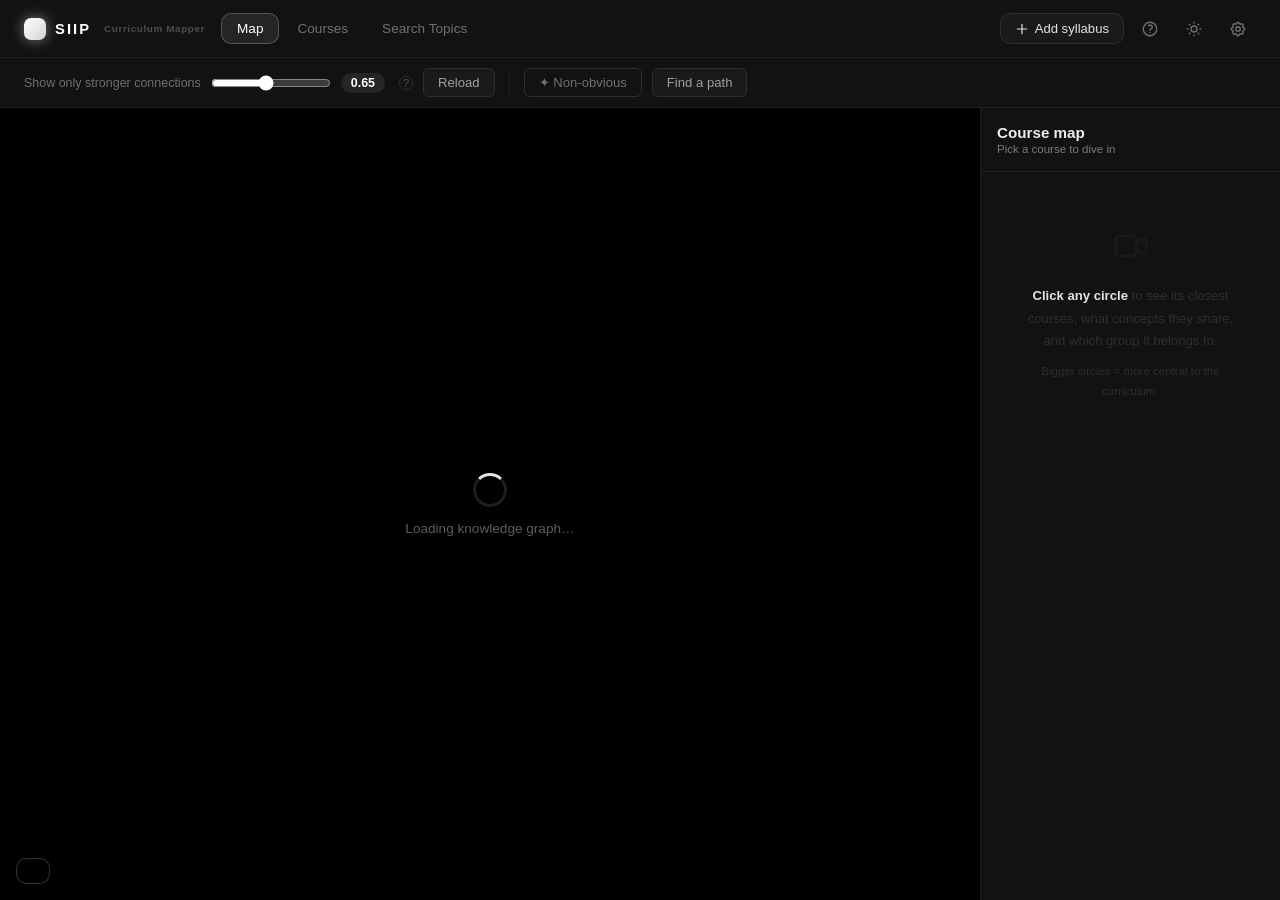
==== commit d0087daf: "UI: coherent black-and-white dark theme (full-file color sweep) Tore out the stacked light/warm/vibr" ====
--- a/ui/index.html
+++ b/ui/index.html
@@ -1,5 +1,5 @@
 <!DOCTYPE html>
-<html lang="en" data-theme="light">
+<html lang="en" data-theme="dark">
 <head>
   <meta charset="UTF-8" />
   <meta name="viewport" content="width=device-width, initial-scale=1.0" />
@@ -13,34 +13,35 @@
        Light theme is opt-in via <html data-theme="light">.
     ════════════════════════════════════════════════════════════════ */
     :root {
-      /* Surfaces (darkest → lightest) — WARM GRAPHITE (no blue cast) */
-      --bg-app:        #14110d;
-      --bg-canvas:     #17130e;
-      --bg-surface-1:  #1c1813;
-      --bg-surface-2:  #241f18;
-      --bg-surface-3:  #2e2820;
-      --bg-overlay:    rgba(20, 17, 13, 0.80);
-
-      /* Borders — warm */
-      --border-faint:  #2a2419;
-      --border-soft:   #3a3225;
-      --border-strong: rgba(245, 158, 11, 0.20);
-
-      /* Text — warm off-white → warm gray */
-      --text-strong: #efe9df;
-      --text-base:   #ded5c6;
-      --text-muted:  #b3a99a;
-      --text-dim:    #8f8675;
-      --text-faint:  #6d6557;
-
-      /* Brand + accents — amber (primary/warm) + teal (cool pop) */
-      --accent:        #2dd4bf;   /* teal: primary actions, direct matches */
-      --accent-soft:   rgba(45, 212, 191, 0.14);
-      --accent-strong: #14b8a6;
-      --good:          #34d399;   /* green: success, strong scores */
-      --warn:          #fbbf24;   /* gold: highlighted path, signed */
-      --surprise:      #f59e0b;   /* amber: non-obvious */
-      --info:          #2dd4bf;   /* teal: secondary metrics */
+      /* Surfaces — pure black -> grey scale */
+      --bg-app:        #000000;
+      --bg-canvas:     #0a0a0a;
+      --bg-surface-1:  #121212;
+      --bg-surface-2:  #1a1a1a;
+      --bg-surface-3:  #242424;
+      --bg-overlay:    rgba(0, 0, 0, 0.82);
+
+      /* Borders — neutral grey */
+      --border-faint:  #1f1f1f;
+      --border-soft:   #2e2e2e;
+      --border-strong: rgba(255, 255, 255, 0.22);
+
+      /* Text — white -> grey */
+      --text-strong: #ffffff;
+      --text-base:   #e4e4e4;
+      --text-muted:  #a0a0a0;
+      --text-dim:    #707070;
+      --text-faint:  #4d4d4d;
+
+      /* Accents — white is the accent (monochrome); category colours are the
+         only hue, reserved for the 8-domain data bars. */
+      --accent:        #ffffff;
+      --accent-soft:   rgba(255, 255, 255, 0.08);
+      --accent-strong: #ffffff;
+      --good:          #d4d4d4;
+      --warn:          #e0e0e0;
+      --surprise:      #ffffff;
+      --info:          #b0b0b0;
       --danger:        #f87171;
 
       /* Radii */
@@ -54,7 +55,7 @@
       --shadow-1: 0 1px 2px rgba(0,0,0,0.4);
       --shadow-2: 0 4px 16px rgba(0,0,0,0.45);
       --shadow-3: 0 12px 32px rgba(0,0,0,0.55);
-      --shadow-glow: 0 0 0 3px rgba(129,140,248,0.18);
+      --shadow-glow: 0 0 0 3px rgba(255, 255, 255,0.18);
 
       /* Typography */
       --font-sans: -apple-system, BlinkMacSystemFont, "Segoe UI", "Inter", sans-serif;
@@ -73,29 +74,29 @@
       --bg-surface-3:  #e3e7f1;
       --bg-overlay:    rgba(255, 255, 255, 0.86);
 
-      --border-faint:  #e2e6f0;
+      --border-faint:  #1f1f1f;
       --border-soft:   #d0d6e2;
-      --border-strong: rgba(79, 70, 229, 0.22);
-
-      --text-strong: #0f172a;
+      --border-strong: rgba(255, 255, 255, 0.22);
+
+      --text-strong: #e4e4e4;
       --text-base:   #1f2937;
-      --text-muted:  #475569;
-      --text-dim:    #64748b;
+      --text-muted:  #7a7a7a;
+      --text-dim:    #9a9a9a;
       --text-faint:  #94a3b8;
 
-      --accent:        #4f46e5;
-      --accent-soft:   rgba(79, 70, 229, 0.10);
-      --accent-strong: #4338ca;
+      --accent:        #e0e0e0;
+      --accent-soft:   rgba(255, 255, 255, 0.10);
+      --accent-strong: #c4c4c4;
       --good:          #059669;
       --warn:          #d97706;
       --surprise:      #ea580c;
       --info:          #0891b2;
       --danger:        #dc2626;
 
-      --shadow-1: 0 1px 2px rgba(15,23,42,0.06);
-      --shadow-2: 0 6px 18px rgba(15,23,42,0.10);
-      --shadow-3: 0 18px 40px rgba(15,23,42,0.16);
-      --shadow-glow: 0 0 0 3px rgba(79,70,229,0.18);
+      --shadow-1: 0 1px 2px rgba(0, 0, 0,0.06);
+      --shadow-2: 0 6px 18px rgba(0, 0, 0,0.10);
+      --shadow-3: 0 18px 40px rgba(0, 0, 0,0.16);
+      --shadow-glow: 0 0 0 3px rgba(255, 255, 255,0.18);
     }
 
     * { box-sizing: border-box; margin: 0; padding: 0; }
@@ -140,7 +141,7 @@
     .nav-brand .brand-mark {
       width: 22px; height: 22px; border-radius: 7px;
       background: linear-gradient(135deg, var(--accent) 0%, var(--good) 100%);
-      box-shadow: 0 0 14px rgba(129,140,248,0.45);
+      box-shadow: 0 0 14px rgba(255, 255, 255,0.45);
       display: inline-block;
     }
     .nav-brand .brand-tag {
@@ -206,8 +207,8 @@
     }
     .nav-cta:hover {
       color: var(--good);
-      border-color: rgba(52,211,153,0.4);
-      background: rgba(52,211,153,0.08);
+      border-color: rgba(255, 255, 255,0.4);
+      background: rgba(255, 255, 255,0.08);
     }
     .nav-cta svg { width: 14px; height: 14px; }
 
@@ -241,12 +242,12 @@
       cursor: pointer;
       font-family: inherit;
     }
-    .settings-done:hover { background: rgba(129,140,248,0.22); }
+    .settings-done:hover { background: rgba(255, 255, 255,0.22); }
 
     /* ── Welcome / onboarding modal ── */
     .welcome-overlay {
       position: fixed; inset: 0; z-index: 200;
-      background: radial-gradient(ellipse at center, rgba(15,18,30,0.7) 0%, rgba(6,8,15,0.94) 80%);
+      background: radial-gradient(ellipse at center, rgba(0, 0, 0,0.7) 0%, rgba(0, 0, 0,0.94) 80%);
       backdrop-filter: blur(8px); -webkit-backdrop-filter: blur(8px);
       display: flex; align-items: center; justify-content: center;
       padding: 24px;
@@ -413,9 +414,9 @@
     }
     .btn-toggle:hover { color: var(--text-strong); border-color: var(--border-strong); }
     .btn-toggle.active {
-      background: rgba(249, 115, 22, 0.10);
+      background: rgba(255, 255, 255, 0.10);
       color: var(--surprise);
-      border-color: rgba(249, 115, 22, 0.45);
+      border-color: rgba(255, 255, 255, 0.45);
     }
     .toolbar-help {
       margin-left: 4px; font-size: 0.72rem; color: var(--text-faint);
@@ -430,7 +431,7 @@
       background:
         radial-gradient(ellipse 75% 55% at 50% 45%,
           #1a1f36 0%,
-          #0c0f1a 65%,
+          #0a0a0a 65%,
           #06080f 100%);
     }
     #graph-wrap svg { width: 100%; height: 100%; display: block; }
@@ -450,7 +451,7 @@
       stroke: #fbbf24 !important;
       stroke-opacity: 1 !important;
       stroke-width: 2.5px !important;
-      filter: drop-shadow(0 0 5px rgba(251,191,36,0.85));
+      filter: drop-shadow(0 0 5px rgba(255, 255, 255,0.85));
     }
     .link.dimmed { stroke-opacity: 0.06; filter: none; }
 
@@ -476,7 +477,7 @@
     .node.on-path circle {
       stroke: #fbbf24 !important;
       stroke-width: 2.5px !important;
-      filter: drop-shadow(0 0 14px rgba(251,191,36,0.9));
+      filter: drop-shadow(0 0 14px rgba(255, 255, 255,0.9));
     }
     .node.dimmed circle { opacity: 0.14; filter: none; }
     .node.dimmed text   { opacity: 0.18; }
@@ -485,11 +486,11 @@
       font-size: 10px;
       font-weight: 600;
       letter-spacing: 0.02em;
-      fill: #e8edf8;
+      fill: #f5f5f5;
       pointer-events: none;
       text-anchor: middle;
       paint-order: stroke;
-      stroke: rgba(6,9,16,0.88);
+      stroke: rgba(0, 0, 0,0.88);
       stroke-width: 3.5px;
       stroke-linejoin: round;
     }
@@ -497,34 +498,34 @@
 
     #g-panel {
       width: 300px;
-      background: #111420;
-      border-left: 1px solid #1e2235;
+      background: #121212;
+      border-left: 1px solid #1f1f1f;
       display: flex;
       flex-direction: column;
       overflow: hidden;
       flex-shrink: 0;
     }
-    #g-panel-header { padding: 16px; border-bottom: 1px solid #1e2235; flex-shrink: 0; }
-    #g-panel-title { font-size: 0.95rem; font-weight: 700; color: #e2e8f0; margin-bottom: 2px; }
-    #g-panel-subtitle { font-size: 0.72rem; color: #475569; }
+    #g-panel-header { padding: 16px; border-bottom: 1px solid #1f1f1f; flex-shrink: 0; }
+    #g-panel-title { font-size: 0.95rem; font-weight: 700; color: #ededed; margin-bottom: 2px; }
+    #g-panel-subtitle { font-size: 0.72rem; color: #7a7a7a; }
     #g-panel-body { flex: 1; overflow-y: auto; padding: 14px 16px; }
     #g-panel-body::-webkit-scrollbar { width: 4px; }
-    #g-panel-body::-webkit-scrollbar-thumb { background: #1e2235; border-radius: 2px; }
+    #g-panel-body::-webkit-scrollbar-thumb { background: #1f1f1f; border-radius: 2px; }
 
     .panel-section { margin-bottom: 20px; }
     .panel-section h3 {
       font-size: 0.68rem;
       text-transform: uppercase;
       letter-spacing: 0.1em;
-      color: #334155;
+      color: #5c5c5c;
       margin-bottom: 10px;
       padding-bottom: 6px;
-      border-bottom: 1px solid #1e2235;
+      border-bottom: 1px solid #1f1f1f;
     }
     .metric-grid { display: grid; grid-template-columns: 1fr 1fr; gap: 6px; }
-    .metric-box { background: #0f1117; border: 1px solid #1e2235; border-radius: 8px; padding: 10px 12px; }
-    .metric-label { font-size: 0.65rem; color: #475569; text-transform: uppercase; letter-spacing: 0.06em; }
-    .metric-value { font-size: 1.1rem; font-weight: 700; color: #818cf8; margin-top: 3px; }
+    .metric-box { background: #0e0e0e; border: 1px solid #1f1f1f; border-radius: 8px; padding: 10px 12px; }
+    .metric-label { font-size: 0.65rem; color: #7a7a7a; text-transform: uppercase; letter-spacing: 0.06em; }
+    .metric-value { font-size: 1.1rem; font-weight: 700; color: #e5e5e5; margin-top: 3px; }
 
     .g-neighbor-row {
       display: flex; align-items: center; gap: 8px; padding: 8px 10px;
@@ -545,65 +546,65 @@
       letter-spacing: 0.02em;
       white-space: nowrap;
     }
-    .strength-high { background: rgba(52,211,153,0.14);  color: var(--good);     border: 1px solid rgba(52,211,153,0.30); }
-    .strength-med  { background: rgba(251,191,36,0.12);  color: var(--warn);     border: 1px solid rgba(251,191,36,0.30); }
-    .strength-low  { background: rgba(148,163,184,0.10); color: var(--text-dim); border: 1px solid rgba(148,163,184,0.22); }
+    .strength-high { background: rgba(255, 255, 255,0.14);  color: var(--good);     border: 1px solid rgba(255, 255, 255,0.30); }
+    .strength-med  { background: rgba(255, 255, 255,0.12);  color: var(--warn);     border: 1px solid rgba(255, 255, 255,0.30); }
+    .strength-low  { background: rgba(160, 160, 160,0.10); color: var(--text-dim); border: 1px solid rgba(160, 160, 160,0.22); }
 
     .tag-wrap { display: flex; flex-wrap: wrap; gap: 5px; }
     .tag {
-      background: rgba(99,102,241,0.12);
-      border: 1px solid rgba(99,102,241,0.3);
+      background: rgba(255, 255, 255,0.12);
+      border: 1px solid rgba(255, 255, 255,0.3);
       border-radius: 12px;
       font-size: 0.7rem;
       padding: 3px 9px;
-      color: #a5b4fc;
+      color: #cfcfcf;
     }
 
     .path-step { display: flex; align-items: center; gap: 6px; padding: 4px 0; font-size: 0.82rem; }
-    .path-arrow { color: #334155; font-size: 0.7rem; }
-    .path-course { color: #e2e8f0; }
-    .path-score { color: #818cf8; font-size: 0.7rem; }
+    .path-arrow { color: #5c5c5c; font-size: 0.7rem; }
+    .path-course { color: #ededed; }
+    .path-score { color: #e5e5e5; font-size: 0.7rem; }
 
     #g-empty-hint {
-      color: #2d3148; font-size: 0.82rem; text-align: center; padding: 40px 20px; line-height: 1.7;
+      color: #2e2e2e; font-size: 0.82rem; text-align: center; padding: 40px 20px; line-height: 1.7;
     }
     #g-empty-hint svg { width: 40px; height: 40px; margin-bottom: 12px; opacity: 0.3; }
 
     #legend {
       position: absolute; bottom: 16px; left: 16px;
-      background: rgba(13,16,28,0.72); border: 1px solid rgba(99,102,241,0.18);
+      background: rgba(0, 0, 0,0.72); border: 1px solid rgba(255, 255, 255,0.18);
       backdrop-filter: blur(10px); -webkit-backdrop-filter: blur(10px);
       box-shadow: 0 4px 24px rgba(0,0,0,0.5), 0 0 0 1px rgba(255,255,255,0.02) inset;
       border-radius: 10px; padding: 12px 16px; font-size: 0.72rem;
       pointer-events: none; backdrop-filter: blur(4px); max-width: 180px;
     }
     #legend h4 { color: #94a3b8; font-size: 0.62rem; font-weight: 700; text-transform: uppercase; letter-spacing: 0.12em; margin-bottom: 10px; }
-    .legend-row { display: flex; align-items: center; gap: 8px; margin-bottom: 6px; color: #cbd5e1; font-size: 0.7rem; }
+    .legend-row { display: flex; align-items: center; gap: 8px; margin-bottom: 6px; color: #dedede; font-size: 0.7rem; }
     .legend-row:last-child { margin-bottom: 0; }
     .legend-dot {
       width: 10px; height: 10px; border-radius: 50%; flex-shrink: 0;
       box-shadow: 0 0 8px currentColor;
     }
-    .legend-count { color: #475569; font-size: 0.65rem; margin-left: auto; }
+    .legend-count { color: #7a7a7a; font-size: 0.65rem; margin-left: auto; }
 
     #g-loading {
       position: absolute; inset: 0; display: flex; align-items: center; justify-content: center;
-      background: #0b0d14; flex-direction: column; gap: 14px;
+      background: #000000; flex-direction: column; gap: 14px;
     }
     .spinner {
-      width: 34px; height: 34px; border: 3px solid #1e2235; border-top-color: #818cf8;
+      width: 34px; height: 34px; border: 3px solid #1f1f1f; border-top-color: #e5e5e5;
       border-radius: 50%; animation: spin .7s linear infinite;
     }
-    .loading-text { font-size: 0.85rem; color: #334155; }
+    .loading-text { font-size: 0.85rem; color: #5c5c5c; }
     @keyframes spin { to { transform: rotate(360deg); } }
 
     #tooltip {
       position: fixed; pointer-events: none;
-      background: rgba(13,16,28,0.85);
-      border: 1px solid rgba(99,102,241,0.25);
+      background: rgba(0, 0, 0,0.85);
+      border: 1px solid rgba(255, 255, 255,0.25);
       backdrop-filter: blur(12px); -webkit-backdrop-filter: blur(12px);
       box-shadow: 0 6px 24px rgba(0,0,0,0.55);
-      border-radius: 8px; padding: 9px 13px; font-size: 0.76rem; color: #e2e8f0;
+      border-radius: 8px; padding: 9px 13px; font-size: 0.76rem; color: #ededed;
       opacity: 0; transition: opacity .12s; max-width: 220px; z-index: 10; line-height: 1.55;
     }
 
@@ -624,13 +625,13 @@
       display: flex;
       flex-direction: column;
       overflow: hidden;
-      border-right: 1px solid #1e2235;
+      border-right: 1px solid #1f1f1f;
     }
     .ex-panel:last-child { border-right: none; }
 
     .ex-panel-header {
       padding: 14px 18px;
-      border-bottom: 1px solid #1e2235;
+      border-bottom: 1px solid #1f1f1f;
       flex-shrink: 0;
     }
     .ex-panel-header h2 {
@@ -638,7 +639,7 @@
       font-weight: 700;
       text-transform: uppercase;
       letter-spacing: 0.1em;
-      color: #475569;
+      color: #7a7a7a;
     }
 
     .ex-panel-body {
@@ -647,7 +648,7 @@
       padding: 12px;
     }
     .ex-panel-body::-webkit-scrollbar { width: 4px; }
-    .ex-panel-body::-webkit-scrollbar-thumb { background: #1e2235; border-radius: 2px; }
+    .ex-panel-body::-webkit-scrollbar-thumb { background: #1f1f1f; border-radius: 2px; }
 
     /* Course search */
     .ex-search {
@@ -656,16 +657,16 @@
     }
     .ex-search input {
       width: 100%;
-      background: #0f1117;
-      border: 1px solid #2d3148;
+      background: #0e0e0e;
+      border: 1px solid #2e2e2e;
       border-radius: 7px;
-      color: #e2e8f0;
+      color: #ededed;
       padding: 8px 12px;
       font-size: 0.82rem;
       transition: border-color .15s;
     }
-    .ex-search input::placeholder { color: #334155; }
-    .ex-search input:focus { outline: none; border-color: #818cf8; }
+    .ex-search input::placeholder { color: #5c5c5c; }
+    .ex-search input:focus { outline: none; border-color: #e5e5e5; }
 
     /* Course list */
     .ex-course-list { list-style: none; }
@@ -674,16 +675,16 @@
       border-radius: 7px;
       cursor: pointer;
       font-size: 0.82rem;
-      color: #64748b;
+      color: #9a9a9a;
       margin-bottom: 2px;
       transition: all .12s;
       border: 1px solid transparent;
     }
-    .ex-course-item:hover { background: #1a1d2e; color: #cbd5e1; }
+    .ex-course-item:hover { background: #1a1a1a; color: #dedede; }
     .ex-course-item.active {
-      background: rgba(129,140,248,0.1);
-      border-color: rgba(129,140,248,0.3);
-      color: #818cf8;
+      background: rgba(255, 255, 255,0.1);
+      border-color: rgba(255, 255, 255,0.3);
+      color: #e5e5e5;
       font-weight: 600;
     }
     .ex-course-id { font-size: 0.78rem; font-weight: 700; }
@@ -691,8 +692,8 @@
 
     /* Detail cards */
     .ex-instructor-card {
-      background: rgba(251,191,36,0.07);
-      border: 1px solid rgba(251,191,36,0.2);
+      background: rgba(255, 255, 255,0.07);
+      border: 1px solid rgba(255, 255, 255,0.2);
       border-radius: 9px;
       padding: 12px 14px;
       margin-bottom: 10px;
@@ -708,16 +709,16 @@
       align-items: center;
       gap: 5px;
     }
-    .ex-instructor-name { font-size: 0.85rem; color: #fde68a; font-weight: 500; }
+    .ex-instructor-name { font-size: 0.85rem; color: #e8e8e8; font-weight: 500; }
 
     .ex-detail-card {
-      background: #111420;
-      border: 1px solid #1e2235;
+      background: #121212;
+      border: 1px solid #1f1f1f;
       border-radius: 9px;
       padding: 14px;
       margin-bottom: 10px;
     }
-    .ex-detail-card h3 { font-size: 0.92rem; font-weight: 700; color: #e2e8f0; margin-bottom: 8px; }
+    .ex-detail-card h3 { font-size: 0.92rem; font-weight: 700; color: #ededed; margin-bottom: 8px; }
 
     .ex-badge-row { display: flex; flex-wrap: wrap; gap: 6px; margin-bottom: 10px; }
     .ex-badge {
@@ -726,24 +727,24 @@
       font-size: 0.68rem;
       font-weight: 600;
     }
-    .ex-badge-type { background: rgba(129,140,248,0.12); color: #a5b4fc; border: 1px solid rgba(129,140,248,0.25); }
-    .ex-badge-credits { background: rgba(52,211,153,0.1); color: #34d399; border: 1px solid rgba(52,211,153,0.25); }
+    .ex-badge-type { background: rgba(255, 255, 255,0.12); color: #cfcfcf; border: 1px solid rgba(255, 255, 255,0.25); }
+    .ex-badge-credits { background: rgba(255, 255, 255,0.1); color: #34d399; border: 1px solid rgba(255, 255, 255,0.25); }
 
     .ex-description { font-size: 0.8rem; color: #94a3b8; line-height: 1.6; margin-bottom: 10px; max-height: 160px; overflow-y: auto; }
     .ex-prereqs-label {
       font-size: 0.65rem; font-weight: 700; text-transform: uppercase;
-      letter-spacing: 0.08em; color: #475569; margin-bottom: 4px;
-    }
-    .ex-prereqs { font-size: 0.78rem; color: #64748b; }
+      letter-spacing: 0.08em; color: #7a7a7a; margin-bottom: 4px;
+    }
+    .ex-prereqs { font-size: 0.78rem; color: #9a9a9a; }
 
     /* Collapsible section header (Tags / Topics) */
     .ex-section-header {
       display: flex; align-items: center; gap: 7px;
       font-size: 0.65rem; font-weight: 700; text-transform: uppercase;
-      letter-spacing: 0.08em; color: #475569;
+      letter-spacing: 0.08em; color: #7a7a7a;
       margin: 10px 0 0; padding: 6px 4px;
       cursor: pointer; user-select: none; border-radius: 4px;
-      border-bottom: 1px solid #12141f;
+      border-bottom: 1px solid #141414;
     }
     .ex-section-header:hover { color: #94a3b8; background: rgba(255,255,255,0.02); }
     .ex-section-chevron { font-size: 0.55rem; transition: transform 0.15s; flex-shrink: 0; }
@@ -754,7 +755,7 @@
     /* Topics list in details panel */
     .ex-topic-row {
       display: flex; flex-direction: column;
-      border-bottom: 1px solid #12141f;
+      border-bottom: 1px solid #141414;
     }
     .ex-topic-row:last-child { border-bottom: none; }
     .ex-topic-header {
@@ -762,15 +763,15 @@
       padding: 6px 4px;
     }
     .ex-topic-dot { width: 7px; height: 7px; border-radius: 50%; flex-shrink: 0; }
-    .ex-topic-name { font-size: 0.78rem; color: #cbd5e1; flex: 1; }
-    .ex-topic-cat  { font-size: 0.62rem; color: #475569; flex-shrink: 0; }
+    .ex-topic-name { font-size: 0.78rem; color: #dedede; flex: 1; }
+    .ex-topic-cat  { font-size: 0.62rem; color: #7a7a7a; flex-shrink: 0; }
     .ex-topic-body { padding: 2px 4px 6px 22px; }
     .ex-topic-tags { display: flex; flex-wrap: wrap; gap: 3px; }
     /* Course-level tag cloud in detail card */
     .ex-course-tag-cloud { display: flex; flex-wrap: wrap; gap: 4px; padding: 4px 0 6px; }
-    .ex-course-tag { font-size: 0.6rem; padding: 2px 7px; border-radius: 3px; background: #1a1d2e; color: #475569; font-family: monospace; cursor: default; }
-    .ex-course-tag:hover { background: rgba(129,140,248,0.12); color: #818cf8; }
-    .ex-course-tag-count { font-size: 0.55rem; color: #334155; margin-left: 2px; }
+    .ex-course-tag { font-size: 0.6rem; padding: 2px 7px; border-radius: 3px; background: #1a1a1a; color: #7a7a7a; font-family: monospace; cursor: default; }
+    .ex-course-tag:hover { background: rgba(255, 255, 255,0.12); color: #e5e5e5; }
+    .ex-course-tag-count { font-size: 0.55rem; color: #5c5c5c; margin-left: 2px; }
 
     /* Top-K controls in the similar panel */
     .ex-controls {
@@ -778,31 +779,31 @@
       align-items: center;
       gap: 10px;
       padding: 10px 14px;
-      border-bottom: 1px solid #1e2235;
+      border-bottom: 1px solid #1f1f1f;
       flex-shrink: 0;
-      background: #0f1117;
-    }
-    .ex-controls label { font-size: 0.72rem; color: #475569; white-space: nowrap; }
-    .ex-controls input[type=range] { flex: 1; accent-color: #818cf8; cursor: pointer; }
+      background: #0e0e0e;
+    }
+    .ex-controls label { font-size: 0.72rem; color: #7a7a7a; white-space: nowrap; }
+    .ex-controls input[type=range] { flex: 1; accent-color: #e5e5e5; cursor: pointer; }
     .ex-controls .val-badge { font-size: 0.72rem; }
 
     /* ── Sort toggle ── */
-    .ex-sort-toggle { display: flex; gap: 0; border: 1px solid #2d3148; border-radius: 6px; overflow: hidden; flex-shrink: 0; }
+    .ex-sort-toggle { display: flex; gap: 0; border: 1px solid #2e2e2e; border-radius: 6px; overflow: hidden; flex-shrink: 0; }
     .ex-sort-btn {
       padding: 4px 10px; font-size: 0.68rem; font-weight: 500; border: none; cursor: pointer;
-      background: transparent; color: #475569; transition: all .15s;
-    }
-    .ex-sort-btn.active { background: rgba(129,140,248,0.15); color: #818cf8; }
+      background: transparent; color: #7a7a7a; transition: all .15s;
+    }
+    .ex-sort-btn.active { background: rgba(255, 255, 255,0.15); color: #e5e5e5; }
     .ex-sort-btn:hover:not(.active) { color: #94a3b8; }
 
     /* ── Non-obvious score badge ── */
-    .ex-score-nonob { background: rgba(249,115,22,0.12); color: #f97316; border: 1px solid rgba(249,115,22,0.3); }
-    .ex-bar-dot-nonob { background: #f97316; }
+    .ex-score-nonob { background: rgba(255, 255, 255,0.12); color: #e5e5e5; border: 1px solid rgba(255, 255, 255,0.3); }
+    .ex-bar-dot-nonob { background: #e5e5e5; }
 
     /* ── LLM explanation accordion ── */
     .ex-explanation { margin-top: 6px; }
     .ex-explanation summary {
-      font-size: 0.68rem; color: #64748b; cursor: pointer; user-select: none;
+      font-size: 0.68rem; color: #9a9a9a; cursor: pointer; user-select: none;
       list-style: none; display: flex; align-items: center; gap: 4px;
     }
     .ex-explanation summary::-webkit-details-marker { display: none; }
@@ -811,33 +812,33 @@
     .ex-explanation summary:hover { color: #94a3b8; }
     .ex-explanation-body {
       margin-top: 6px; font-size: 0.73rem; color: #94a3b8; line-height: 1.6;
-      padding: 8px 10px; background: rgba(249,115,22,0.05);
-      border-left: 2px solid rgba(249,115,22,0.4); border-radius: 0 4px 4px 0;
+      padding: 8px 10px; background: rgba(255, 255, 255,0.05);
+      border-left: 2px solid rgba(255, 255, 255,0.4); border-radius: 0 4px 4px 0;
       display: flex; flex-direction: column; gap: 6px;
     }
     .ex-expl-line { display: flex; gap: 6px; }
-    .ex-expl-label { font-size: 0.63rem; font-weight: 700; color: #f97316; white-space: nowrap; padding-top: 1px; flex-shrink: 0; }
+    .ex-expl-label { font-size: 0.63rem; font-weight: 700; color: #e5e5e5; white-space: nowrap; padding-top: 1px; flex-shrink: 0; }
     .ex-expl-label-surprise { color: #a78bfa; }
-    .ex-expl-line-surprise { background: rgba(167,139,250,0.05); padding: 3px 6px; border-radius: 3px; border-left: 2px solid rgba(167,139,250,0.4); margin-top: 2px; }
+    .ex-expl-line-surprise { background: rgba(255, 255, 255,0.05); padding: 3px 6px; border-radius: 3px; border-left: 2px solid rgba(255, 255, 255,0.4); margin-top: 2px; }
     .ex-expl-actions { display: flex; gap: 5px; margin-top: 6px; }
     .ex-expl-action-btn {
       font-size: 0.62rem; padding: 3px 9px; border-radius: 4px; cursor: pointer;
-      border: 1px solid #1e2235; background: #13151f; color: #64748b;
+      border: 1px solid #1f1f1f; background: #13151f; color: #9a9a9a;
       transition: all .12s;
     }
-    .ex-expl-action-btn:hover { color: #e2e8f0; border-color: #2d3148; }
+    .ex-expl-action-btn:hover { color: #ededed; border-color: #2e2e2e; }
     .ex-expl-edit-area {
       width: 100%; min-height: 90px; margin-top: 6px; padding: 7px 9px;
-      background: #0d0f1a; border: 1px solid #2d3148; border-radius: 4px;
-      color: #cbd5e1; font-size: 0.68rem; font-family: inherit; resize: vertical;
+      background: #0a0a0a; border: 1px solid #2e2e2e; border-radius: 4px;
+      color: #dedede; font-size: 0.68rem; font-family: inherit; resize: vertical;
       line-height: 1.5;
     }
-    .ex-expl-edit-area:focus { outline: none; border-color: rgba(129,140,248,0.4); }
+    .ex-expl-edit-area:focus { outline: none; border-color: rgba(255, 255, 255,0.4); }
     .ex-expl-save-btn {
       font-size: 0.62rem; padding: 3px 10px; border-radius: 4px; cursor: pointer;
-      border: 1px solid rgba(52,211,153,0.3); background: rgba(52,211,153,0.08); color: #34d399;
-    }
-    .ex-expl-save-btn:hover { background: rgba(52,211,153,0.15); }
+      border: 1px solid rgba(255, 255, 255,0.3); background: rgba(255, 255, 255,0.08); color: #34d399;
+    }
+    .ex-expl-save-btn:hover { background: rgba(255, 255, 255,0.15); }
 
     /* ═══ TOPICS VIEW ═══ */
     .tp-search-bar {
@@ -877,68 +878,68 @@
     .tp-body { display: flex; flex: 1; overflow: hidden; }
     .tp-panel {
       display: flex; flex-direction: column;
-      border-right: 1px solid #1e2235; flex: 1; overflow: hidden;
+      border-right: 1px solid #1f1f1f; flex: 1; overflow: hidden;
     }
     .tp-panel:last-child { border-right: none; }
     .tp-panel-head {
       padding: 10px 16px; font-size: 0.75rem; font-weight: 700;
-      color: #475569; text-transform: uppercase; letter-spacing: .05em;
-      border-bottom: 1px solid #1e2235; flex-shrink: 0;
+      color: #7a7a7a; text-transform: uppercase; letter-spacing: .05em;
+      border-bottom: 1px solid #1f1f1f; flex-shrink: 0;
     }
     .tp-panel-scroll { flex: 1; overflow-y: auto; }
     .tp-panel-scroll::-webkit-scrollbar { width: 4px; }
-    .tp-panel-scroll::-webkit-scrollbar-thumb { background: #1e2235; border-radius: 2px; }
+    .tp-panel-scroll::-webkit-scrollbar-thumb { background: #1f1f1f; border-radius: 2px; }
 
     /* ── Tags ─────────────────────────────────────────── */
     .tp-tags { display: flex; flex-wrap: wrap; gap: 3px; margin: 5px 0 2px; }
-    .tp-tag { font-size: 0.57rem; padding: 2px 6px; border-radius: 4px; background: #1e2235; color: #64748b; font-family: monospace; letter-spacing: 0.01em; border: 1px solid transparent; }
-    .tp-tag-matched { background: rgba(99,102,241,0.15); color: #a5b4fc; border-color: rgba(99,102,241,0.3); font-weight: 600; }
-    .tp-tag-shared  { background: rgba(245,158,11,0.15);  color: #fcd34d; border-color: rgba(245,158,11,0.3);  font-weight: 600; }
+    .tp-tag { font-size: 0.57rem; padding: 2px 6px; border-radius: 4px; background: #1f1f1f; color: #9a9a9a; font-family: monospace; letter-spacing: 0.01em; border: 1px solid transparent; }
+    .tp-tag-matched { background: rgba(255, 255, 255,0.15); color: #cfcfcf; border-color: rgba(255, 255, 255,0.3); font-weight: 600; }
+    .tp-tag-shared  { background: rgba(255, 255, 255,0.15);  color: #ededed; border-color: rgba(255, 255, 255,0.3);  font-weight: 600; }
     .tp-match-indicator { font-size: 0.6rem; margin: 2px 0 3px; }
     .tp-match-text   { color: #22d3ee; }
-    .tp-match-tag    { color: #a5b4fc; }
-    .tp-match-shared { color: #fcd34d; }
+    .tp-match-tag    { color: #cfcfcf; }
+    .tp-match-shared { color: #ededed; }
 
     /* ── Course accordion cards ───────────────────────── */
     .tp-course-card {
       margin: 6px 10px; border-radius: 8px; overflow: hidden;
-      border: 1px solid #1e2235;
-    }
-    .tp-course-card-direct  { border-color: rgba(99,102,241,0.25); }
-    .tp-course-card-related { border-color: rgba(245,158,11,0.2); }
+      border: 1px solid #1f1f1f;
+    }
+    .tp-course-card-direct  { border-color: rgba(255, 255, 255,0.25); }
+    .tp-course-card-related { border-color: rgba(255, 255, 255,0.2); }
     .tp-course-header {
       padding: 10px 12px 9px;
       display: flex; align-items: center; gap: 9px;
       user-select: none; position: sticky; top: 0; z-index: 2;
     }
     .tp-course-header-direct {
-      background: linear-gradient(90deg, rgba(99,102,241,0.18) 0%, rgba(99,102,241,0.06) 60%, transparent 100%);
-      border-bottom: 1px solid rgba(99,102,241,0.15);
+      background: linear-gradient(90deg, rgba(255, 255, 255,0.18) 0%, rgba(255, 255, 255,0.06) 60%, transparent 100%);
+      border-bottom: 1px solid rgba(255, 255, 255,0.15);
     }
     .tp-course-header-related {
-      background: linear-gradient(90deg, rgba(245,158,11,0.18) 0%, rgba(245,158,11,0.06) 60%, transparent 100%);
-      border-bottom: 1px solid rgba(245,158,11,0.15);
+      background: linear-gradient(90deg, rgba(255, 255, 255,0.18) 0%, rgba(255, 255, 255,0.06) 60%, transparent 100%);
+      border-bottom: 1px solid rgba(255, 255, 255,0.15);
     }
     .tp-course-header:hover { filter: brightness(1.12); }
     .tp-course-chevron { font-size: 0.58rem; transition: transform 0.15s; flex-shrink: 0; cursor: pointer; padding: 2px; }
-    .tp-course-chevron-direct  { color: #818cf8; }
-    .tp-course-chevron-related { color: #f59e0b; }
+    .tp-course-chevron-direct  { color: #e5e5e5; }
+    .tp-course-chevron-related { color: #dedede; }
     .tp-course-card[data-open="false"] .tp-course-chevron { transform: rotate(-90deg); }
     .tp-course-card[data-open="false"] .tp-course-body   { display: none; }
-    .tp-course-id-direct  { font-size: 0.73rem; font-weight: 700; color: #a5b4fc; flex-shrink: 0; cursor: pointer; }
-    .tp-course-id-related { font-size: 0.73rem; font-weight: 700; color: #fcd34d; flex-shrink: 0; cursor: pointer; }
+    .tp-course-id-direct  { font-size: 0.73rem; font-weight: 700; color: #cfcfcf; flex-shrink: 0; cursor: pointer; }
+    .tp-course-id-related { font-size: 0.73rem; font-weight: 700; color: #ededed; flex-shrink: 0; cursor: pointer; }
     .tp-course-id-direct:hover, .tp-course-id-related:hover { text-decoration: underline; }
-    .tp-course-name { font-size: 0.68rem; color: #64748b; flex: 1; white-space: nowrap; overflow: hidden; text-overflow: ellipsis; cursor: pointer; }
+    .tp-course-name { font-size: 0.68rem; color: #9a9a9a; flex: 1; white-space: nowrap; overflow: hidden; text-overflow: ellipsis; cursor: pointer; }
     .tp-course-name:hover { color: #94a3b8; }
     .tp-course-badge { font-size: 0.57rem; padding: 2px 7px; border-radius: 8px; flex-shrink: 0; font-weight: 600; }
-    .tp-course-badge-direct  { background: rgba(99,102,241,0.2);  color: #a5b4fc; border: 1px solid rgba(99,102,241,0.3); }
-    .tp-course-badge-related { background: rgba(245,158,11,0.15); color: #fcd34d; border: 1px solid rgba(245,158,11,0.25); }
-    .tp-course-body { background: #0a0c14; }
+    .tp-course-badge-direct  { background: rgba(255, 255, 255,0.2);  color: #cfcfcf; border: 1px solid rgba(255, 255, 255,0.3); }
+    .tp-course-badge-related { background: rgba(255, 255, 255,0.15); color: #ededed; border: 1px solid rgba(255, 255, 255,0.25); }
+    .tp-course-body { background: #0a0a0a; }
 
     /* ── Topic dropdown items ─────────────────────────── */
     .tp-topic-card {
       margin: 5px 8px; border-radius: 6px;
-      background: #0f1117; border: 1px solid #1e2235;
+      background: #0e0e0e; border: 1px solid #1f1f1f;
       overflow: hidden;
     }
     .tp-topic-card:hover { border-color: #2a2d3e; }
@@ -948,24 +949,24 @@
     }
     .tp-topic-header:hover { background: rgba(255,255,255,0.02); }
     .tp-topic-cat-dot { width: 6px; height: 6px; border-radius: 50%; flex-shrink: 0; }
-    .tp-topic-name { font-size: 0.78rem; color: #cbd5e1; flex: 1; line-height: 1.35; }
-    .tp-topic-chevron { font-size: 0.55rem; color: #334155; transition: transform 0.15s; flex-shrink: 0; }
+    .tp-topic-name { font-size: 0.78rem; color: #dedede; flex: 1; line-height: 1.35; }
+    .tp-topic-chevron { font-size: 0.55rem; color: #5c5c5c; transition: transform 0.15s; flex-shrink: 0; }
     .tp-topic-card[data-open="false"] .tp-topic-chevron { transform: rotate(-90deg); }
     .tp-topic-card[data-open="false"] .tp-topic-body   { display: none; }
-    .tp-topic-body { padding: 6px 10px 10px; border-top: 1px solid #12141f; }
-    .tp-topic-desc  { font-size: 0.66rem; color: #475569; line-height: 1.5; margin: 7px 0 5px; }
+    .tp-topic-body { padding: 6px 10px 10px; border-top: 1px solid #141414; }
+    .tp-topic-desc  { font-size: 0.66rem; color: #7a7a7a; line-height: 1.5; margin: 7px 0 5px; }
     .tp-mini-bars   { display: flex; flex-direction: column; gap: 2px; margin: 6px 0 2px; }
     .tp-mini-row    { display: flex; align-items: center; gap: 5px; }
-    .tp-mini-label  { font-size: 0.6rem; color: #334155; width: 82px; flex-shrink: 0; }
-    .tp-mini-track  { flex: 1; height: 3px; background: #1a1d2e; border-radius: 2px; overflow: hidden; }
+    .tp-mini-label  { font-size: 0.6rem; color: #5c5c5c; width: 82px; flex-shrink: 0; }
+    .tp-mini-track  { flex: 1; height: 3px; background: #1a1a1a; border-radius: 2px; overflow: hidden; }
     .tp-mini-fill   { height: 100%; border-radius: 2px; }
-    .tp-mini-pct    { font-size: 0.58rem; color: #334155; width: 28px; text-align: right; flex-shrink: 0; }
-    .tp-similar-head { font-size: 0.6rem; color: #334155; margin: 6px 0 3px; letter-spacing: 0.04em; text-transform: uppercase; }
+    .tp-mini-pct    { font-size: 0.58rem; color: #5c5c5c; width: 28px; text-align: right; flex-shrink: 0; }
+    .tp-similar-head { font-size: 0.6rem; color: #5c5c5c; margin: 6px 0 3px; letter-spacing: 0.04em; text-transform: uppercase; }
     .tp-similar-list { display: flex; flex-direction: column; gap: 3px; margin-bottom: 4px; }
     .tp-similar-item { display: flex; align-items: baseline; gap: 5px; }
-    .tp-similar-score { font-size: 0.6rem; color: #7c3aed; font-weight: 700; flex-shrink: 0; width: 30px; }
-    .tp-similar-cid   { font-size: 0.6rem; color: #818cf8; font-weight: 600; flex-shrink: 0; }
-    .tp-similar-text  { font-size: 0.66rem; color: #475569; }
+    .tp-similar-score { font-size: 0.6rem; color: #cfcfcf; font-weight: 700; flex-shrink: 0; width: 30px; }
+    .tp-similar-cid   { font-size: 0.6rem; color: #e5e5e5; font-weight: 600; flex-shrink: 0; }
+    .tp-similar-text  { font-size: 0.66rem; color: #7a7a7a; }
 
     /* ── Cross-domain section divider ─────────────────── */
     .tp-related-section-header {
@@ -973,74 +974,74 @@
       margin: 10px 10px 4px; padding: 7px 12px;
       font-size: 0.65rem; font-weight: 700; color: #92400e;
       text-transform: uppercase; letter-spacing: 0.06em;
-      background: rgba(245,158,11,0.08);
-      border: 1px solid rgba(245,158,11,0.15);
+      background: rgba(255, 255, 255,0.08);
+      border: 1px solid rgba(255, 255, 255,0.15);
       border-radius: 6px;
     }
 
     /* Detail panel (right side) */
-    .tp-detail-back { display: flex; align-items: center; gap: 5px; padding: 8px 14px; font-size: 0.65rem; color: #475569; cursor: pointer; border-bottom: 1px solid #1a1d2e; }
+    .tp-detail-back { display: flex; align-items: center; gap: 5px; padding: 8px 14px; font-size: 0.65rem; color: #7a7a7a; cursor: pointer; border-bottom: 1px solid #1a1a1a; }
     .tp-detail-back:hover { color: #94a3b8; }
-    .tp-detail-section { padding: 12px 14px; border-bottom: 1px solid #12141f; }
-    .tp-detail-title { font-size: 0.75rem; font-weight: 700; color: #cbd5e1; margin-bottom: 2px; }
-    .tp-detail-subtitle { font-size: 0.67rem; color: #475569; margin-bottom: 8px; }
-    .tp-detail-desc { font-size: 0.7rem; color: #64748b; line-height: 1.55; margin-bottom: 8px; }
-    .tp-detail-label { font-size: 0.6rem; font-weight: 700; color: #334155; text-transform: uppercase; letter-spacing: .05em; margin-bottom: 5px; }
+    .tp-detail-section { padding: 12px 14px; border-bottom: 1px solid #141414; }
+    .tp-detail-title { font-size: 0.75rem; font-weight: 700; color: #dedede; margin-bottom: 2px; }
+    .tp-detail-subtitle { font-size: 0.67rem; color: #7a7a7a; margin-bottom: 8px; }
+    .tp-detail-desc { font-size: 0.7rem; color: #9a9a9a; line-height: 1.55; margin-bottom: 8px; }
+    .tp-detail-label { font-size: 0.6rem; font-weight: 700; color: #5c5c5c; text-transform: uppercase; letter-spacing: .05em; margin-bottom: 5px; }
     .tp-detail-tag-cloud { display: flex; flex-wrap: wrap; gap: 4px; }
-    .tp-detail-tag { font-size: 0.6rem; padding: 2px 7px; border-radius: 3px; background: #1a1d2e; color: #475569; font-family: monospace; cursor: default; }
-    .tp-detail-tag:hover { background: rgba(129,140,248,0.12); color: #818cf8; }
-    .tp-detail-tag-count { font-size: 0.55rem; color: #334155; margin-left: 3px; }
-    .tp-detail-topic-row { padding: 6px 0; border-bottom: 1px solid #12141f; }
+    .tp-detail-tag { font-size: 0.6rem; padding: 2px 7px; border-radius: 3px; background: #1a1a1a; color: #7a7a7a; font-family: monospace; cursor: default; }
+    .tp-detail-tag:hover { background: rgba(255, 255, 255,0.12); color: #e5e5e5; }
+    .tp-detail-tag-count { font-size: 0.55rem; color: #5c5c5c; margin-left: 3px; }
+    .tp-detail-topic-row { padding: 6px 0; border-bottom: 1px solid #141414; }
     .tp-detail-topic-row:last-child { border-bottom: none; }
     .tp-detail-topic-name { font-size: 0.72rem; color: #94a3b8; margin-bottom: 3px; cursor: pointer; }
-    .tp-detail-topic-name:hover { color: #cbd5e1; }
-    .tp-detail-topic-desc { font-size: 0.62rem; color: #334155; line-height: 1.4; margin-bottom: 3px; }
-    .tp-selected-tag { background: rgba(129,140,248,0.2) !important; color: #818cf8 !important; }
+    .tp-detail-topic-name:hover { color: #dedede; }
+    .tp-detail-topic-desc { font-size: 0.62rem; color: #5c5c5c; line-height: 1.4; margin-bottom: 3px; }
+    .tp-selected-tag { background: rgba(255, 255, 255,0.2) !important; color: #e5e5e5 !important; }
     /* Explain / sign UI */
     .tp-explain-btn {
       margin-top: 7px;
       font-size: 0.62rem; padding: 3px 10px; border-radius: 4px;
-      background: transparent; border: 1px solid rgba(249,115,22,0.35);
-      color: #f97316; cursor: pointer;
-    }
-    .tp-explain-btn:hover { background: rgba(249,115,22,0.08); }
+      background: transparent; border: 1px solid rgba(255, 255, 255,0.35);
+      color: #e5e5e5; cursor: pointer;
+    }
+    .tp-explain-btn:hover { background: rgba(255, 255, 255,0.08); }
     .tp-explain-btn:disabled { opacity: 0.45; cursor: default; }
     .tp-explanation-box {
       margin-top: 8px; padding: 8px 10px;
-      background: rgba(249,115,22,0.06); border-left: 2px solid #f97316;
+      background: rgba(255, 255, 255,0.06); border-left: 2px solid #e5e5e5;
       border-radius: 0 4px 4px 0;
     }
-    .tp-explanation-line { font-size: 0.68rem; color: #cbd5e1; margin-bottom: 4px; line-height: 1.45; }
-    .tp-explanation-label { font-weight: 700; color: #f97316; }
+    .tp-explanation-line { font-size: 0.68rem; color: #dedede; margin-bottom: 4px; line-height: 1.45; }
+    .tp-explanation-label { font-weight: 700; color: #e5e5e5; }
 
     /* ── Reworked explanation layout (Explain panel) ── */
     .tp-xc-connection {
       font-size: 0.74rem; line-height: 1.5; color: #f1f5f9; font-weight: 500;
-      background: linear-gradient(180deg, rgba(245,158,11,0.10), rgba(245,158,11,0.03));
-      border: 1px solid rgba(245,158,11,0.22); border-radius: 8px;
+      background: linear-gradient(180deg, rgba(255, 255, 255,0.10), rgba(255, 255, 255,0.03));
+      border: 1px solid rgba(255, 255, 255,0.22); border-radius: 8px;
       padding: 9px 11px 9px 10px; margin-bottom: 9px; position: relative;
     }
     .tp-xc-tag {
       display: inline-block; font-size: 0.55rem; font-weight: 700; letter-spacing: 0.08em;
-      text-transform: uppercase; color: #fbbf24; background: rgba(245,158,11,0.14);
+      text-transform: uppercase; color: #fbbf24; background: rgba(255, 255, 255,0.14);
       border-radius: 4px; padding: 1px 6px; margin-right: 7px; vertical-align: 1px;
     }
     .tp-xc-sides { display: grid; grid-template-columns: 1fr 1fr; gap: 8px; margin-bottom: 9px; }
     @media (max-width: 720px) { .tp-xc-sides { grid-template-columns: 1fr; } }
     .tp-xc-side {
-      background: rgba(148,163,184,0.05); border: 1px solid rgba(148,163,184,0.12);
+      background: rgba(160, 160, 160,0.05); border: 1px solid rgba(160, 160, 160,0.12);
       border-radius: 7px; padding: 8px 9px; transition: border-color .15s ease, background .15s ease;
     }
-    .tp-xc-side:hover { border-color: rgba(148,163,184,0.28); background: rgba(148,163,184,0.08); }
+    .tp-xc-side:hover { border-color: rgba(160, 160, 160,0.28); background: rgba(160, 160, 160,0.08); }
     .tp-xc-side-head {
-      font-size: 0.6rem; font-weight: 700; letter-spacing: 0.04em; color: #5eead4;
+      font-size: 0.6rem; font-weight: 700; letter-spacing: 0.04em; color: #dedede;
       display: flex; align-items: center; gap: 5px; margin-bottom: 4px;
     }
-    .tp-xc-side-dot { width: 5px; height: 5px; border-radius: 50%; background: #2dd4bf; flex: none; }
+    .tp-xc-side-dot { width: 5px; height: 5px; border-radius: 50%; background: #e5e5e5; flex: none; }
     .tp-xc-side-body { font-size: 0.67rem; line-height: 1.5; color: #d8cfbf; }
     .tp-xc-why {
-      font-size: 0.67rem; line-height: 1.5; color: #ddd6fe;
-      background: rgba(167,139,250,0.07); border-left: 2.5px solid rgba(167,139,250,0.55);
+      font-size: 0.67rem; line-height: 1.5; color: #e0e0e0;
+      background: rgba(255, 255, 255,0.07); border-left: 2.5px solid rgba(255, 255, 255,0.55);
       border-radius: 0 6px 6px 0; padding: 7px 10px;
     }
     .tp-xc-why-label {
@@ -1050,87 +1051,87 @@
     .tp-sign-row { display: flex; align-items: center; gap: 6px; margin-top: 6px; }
     .tp-sign-input {
       flex: 1; font-size: 0.65rem; padding: 3px 7px; border-radius: 4px;
-      background: #1a1d2e; border: 1px solid rgba(255,255,255,0.1);
-      color: #cbd5e1; outline: none;
+      background: #1a1a1a; border: 1px solid rgba(255,255,255,0.1);
+      color: #dedede; outline: none;
     }
     .tp-sign-btn {
       font-size: 0.62rem; padding: 3px 9px; border-radius: 4px;
-      background: rgba(129,140,248,0.12); border: 1px solid rgba(129,140,248,0.3);
-      color: #818cf8; cursor: pointer;
-    }
-    .tp-sign-btn:hover { background: rgba(129,140,248,0.22); }
-    .tp-signed-by { font-size: 0.6rem; color: #64748b; margin-top: 4px; }
+      background: rgba(255, 255, 255,0.12); border: 1px solid rgba(255, 255, 255,0.3);
+      color: #e5e5e5; cursor: pointer;
+    }
+    .tp-sign-btn:hover { background: rgba(255, 255, 255,0.22); }
+    .tp-signed-by { font-size: 0.6rem; color: #9a9a9a; margin-top: 4px; }
     .tp-expl-context { display: grid; grid-template-columns: 1fr 1fr; gap: 6px; margin-bottom: 8px; }
-    .tp-expl-ctx-card { padding: 6px 8px; background: #111827; border: 1px solid #1e2235; border-radius: 4px; }
-    .tp-expl-ctx-course { font-size: 0.62rem; font-weight: 700; color: #818cf8; margin-bottom: 2px; }
-    .tp-expl-ctx-topic  { font-size: 0.7rem;  color: #cbd5e1; margin-bottom: 3px; }
-    .tp-expl-ctx-desc   { font-size: 0.62rem; color: #475569; line-height: 1.4; margin-bottom: 3px; }
-    .tp-expl-ctx-cats   { font-size: 0.58rem; color: #334155; margin-bottom: 2px; }
+    .tp-expl-ctx-card { padding: 6px 8px; background: #111827; border: 1px solid #1f1f1f; border-radius: 4px; }
+    .tp-expl-ctx-course { font-size: 0.62rem; font-weight: 700; color: #e5e5e5; margin-bottom: 2px; }
+    .tp-expl-ctx-topic  { font-size: 0.7rem;  color: #dedede; margin-bottom: 3px; }
+    .tp-expl-ctx-desc   { font-size: 0.62rem; color: #7a7a7a; line-height: 1.4; margin-bottom: 3px; }
+    .tp-expl-ctx-cats   { font-size: 0.58rem; color: #5c5c5c; margin-bottom: 2px; }
     .tp-expl-ctx-tags   { display: flex; flex-wrap: wrap; gap: 2px; }
 
     /* Matching matrix */
     .tp-matrix-wrap { padding: 14px; }
-    .tp-matrix-title { font-size: 0.72rem; color: #475569; margin-bottom: 12px; }
+    .tp-matrix-title { font-size: 0.72rem; color: #7a7a7a; margin-bottom: 12px; }
     .tp-matrix-table { width: 100%; border-collapse: collapse; }
     .tp-matrix-table th, .tp-matrix-table td {
       padding: 8px 10px; font-size: 0.72rem; text-align: center;
-      border: 1px solid #1e2235;
-    }
-    .tp-matrix-table th { color: #64748b; font-weight: 600; background: #0d0f1a; }
+      border: 1px solid #1f1f1f;
+    }
+    .tp-matrix-table th { color: #9a9a9a; font-weight: 600; background: #0a0a0a; }
     .tp-matrix-table th.row-label { text-align: right; }
     .tp-matrix-cell { cursor: pointer; transition: opacity .1s; }
     .tp-matrix-cell:hover { opacity: .8; }
-    .tp-cell-self { background: #12141f; color: #1e2235; }
-    .tp-cell-high { background: rgba(52,211,153,.15); color: #34d399; }
-    .tp-cell-med  { background: rgba(251,191,36,.1);  color: #fbbf24; }
+    .tp-cell-self { background: #141414; color: #1f1f1f; }
+    .tp-cell-high { background: rgba(255, 255, 255,.15); color: #34d399; }
+    .tp-cell-med  { background: rgba(255, 255, 255,.1);  color: #fbbf24; }
     .tp-cell-low  { background: rgba(248,113,113,.08); color: #f87171; }
-    .tp-cell-none { background: #0d0f1a; color: #334155; font-size:.65rem; }
+    .tp-cell-none { background: #0a0a0a; color: #5c5c5c; font-size:.65rem; }
 
     /* ── Category distribution bars ── */
     .cat-dist { margin-top: 10px; }
-    .cat-dist-title { font-size: 0.65rem; font-weight: 600; color: #475569; text-transform: uppercase; letter-spacing: 0.05em; margin-bottom: 7px; }
+    .cat-dist-title { font-size: 0.65rem; font-weight: 600; color: #7a7a7a; text-transform: uppercase; letter-spacing: 0.05em; margin-bottom: 7px; }
     .cat-bar-row { display: flex; align-items: center; gap: 6px; margin-bottom: 4px; }
-    .cat-bar-label { font-size: 0.63rem; color: #64748b; width: 102px; flex-shrink: 0; }
-    .cat-bar-track { flex: 1; height: 5px; background: #1a1d2e; border-radius: 3px; overflow: hidden; }
+    .cat-bar-label { font-size: 0.63rem; color: #9a9a9a; width: 102px; flex-shrink: 0; }
+    .cat-bar-track { flex: 1; height: 5px; background: #1a1a1a; border-radius: 3px; overflow: hidden; }
     .cat-bar-fill { height: 100%; border-radius: 3px; transition: width .5s ease; }
-    .cat-bar-pct { font-size: 0.63rem; color: #64748b; width: 38px; text-align: right; flex-shrink: 0; }
+    .cat-bar-pct { font-size: 0.63rem; color: #9a9a9a; width: 38px; text-align: right; flex-shrink: 0; }
     /* Modal side-by-side comparison */
     .cat-compare { display: grid; grid-template-columns: 1fr 1fr; gap: 20px; margin-top: 8px; }
-    .cat-compare-title { font-size: 0.7rem; font-weight: 600; color: #94a3b8; margin-bottom: 7px; padding-bottom: 4px; border-bottom: 1px solid #1e2235; }
+    .cat-compare-title { font-size: 0.7rem; font-weight: 600; color: #94a3b8; margin-bottom: 7px; padding-bottom: 4px; border-bottom: 1px solid #1f1f1f; }
 
     /* ── On-demand explanation button ── */
     .ex-expl-btn {
       margin-top: 6px; padding: 3px 10px; font-size: 0.68rem; font-family: inherit;
-      background: rgba(249,115,22,0.08); color: #f97316;
-      border: 1px solid rgba(249,115,22,0.3); border-radius: 6px;
+      background: rgba(255, 255, 255,0.08); color: #e5e5e5;
+      border: 1px solid rgba(255, 255, 255,0.3); border-radius: 6px;
       cursor: pointer; transition: background .15s;
     }
-    .ex-expl-btn:hover { background: rgba(249,115,22,0.16); }
+    .ex-expl-btn:hover { background: rgba(255, 255, 255,0.16); }
     .ex-expl-btn:disabled { opacity: .5; cursor: default; }
 
     /* ── Graph non-obvious mode edges ── */
-    .link.nonob-mode { stroke: #f97316; }
+    .link.nonob-mode { stroke: #e5e5e5; }
 
     /* Similar course items */
     .ex-similar-header {
       padding: 12px 14px 10px;
-      border-bottom: 1px solid #1e2235;
+      border-bottom: 1px solid #1f1f1f;
       flex-shrink: 0;
     }
-    .ex-similar-header h3 { font-size: 0.88rem; font-weight: 700; color: #e2e8f0; }
-    .ex-similar-header p { font-size: 0.72rem; color: #475569; margin-top: 2px; }
+    .ex-similar-header h3 { font-size: 0.88rem; font-weight: 700; color: #ededed; }
+    .ex-similar-header p { font-size: 0.72rem; color: #7a7a7a; margin-top: 2px; }
 
     .ex-similar-item {
       padding: 11px 14px;
-      border-bottom: 1px solid #1a1d2e;
+      border-bottom: 1px solid #1a1a1a;
       transition: background .12s, border-color .12s;
       cursor: pointer;
     }
     .ex-similar-item:last-child { border-bottom: none; }
-    .ex-similar-item:hover { background: rgba(129,140,248,0.05); border-color: rgba(129,140,248,0.15); }
+    .ex-similar-item:hover { background: rgba(255, 255, 255,0.05); border-color: rgba(255, 255, 255,0.15); }
 
     .ex-similar-row { display: flex; align-items: center; gap: 8px; margin-bottom: 5px; }
-    .ex-similar-name { flex: 1; font-size: 0.82rem; color: #cbd5e1; font-weight: 500; }
+    .ex-similar-name { flex: 1; font-size: 0.82rem; color: #dedede; font-weight: 500; }
 
     .ex-score-badge {
       padding: 2px 9px;
@@ -1138,32 +1139,32 @@
       font-size: 0.72rem;
       font-weight: 700;
     }
-    .ex-score-high { background: rgba(52,211,153,0.12); color: #34d399; border: 1px solid rgba(52,211,153,0.25); }
-    .ex-score-med  { background: rgba(251,191,36,0.1);  color: #fbbf24; border: 1px solid rgba(251,191,36,0.25); }
+    .ex-score-high { background: rgba(255, 255, 255,0.12); color: #34d399; border: 1px solid rgba(255, 255, 255,0.25); }
+    .ex-score-med  { background: rgba(255, 255, 255,0.1);  color: #fbbf24; border: 1px solid rgba(255, 255, 255,0.25); }
     .ex-score-low  { background: rgba(248,113,113,0.1); color: #f87171; border: 1px solid rgba(248,113,113,0.25); }
 
     .ex-lightbulb {
-      color: #475569; cursor: pointer; transition: color .15s;
+      color: #7a7a7a; cursor: pointer; transition: color .15s;
       flex-shrink: 0; width: 16px; height: 16px;
     }
     .ex-lightbulb:hover { color: #fbbf24; }
 
-    .ex-score-bars { display: flex; gap: 10px; font-size: 0.68rem; color: #475569; margin-bottom: 5px; }
+    .ex-score-bars { display: flex; gap: 10px; font-size: 0.68rem; color: #7a7a7a; margin-bottom: 5px; }
     .ex-score-bar-item { display: flex; align-items: center; gap: 4px; }
     .ex-bar-dot { width: 6px; height: 6px; border-radius: 50%; flex-shrink: 0; }
-    .ex-bar-dot-lex { background: #818cf8; }
+    .ex-bar-dot-lex { background: #e5e5e5; }
     .ex-bar-dot-sem { background: #34d399; }
 
     .ex-term-chips { display: flex; flex-wrap: wrap; gap: 4px; }
     .ex-term-chip {
       padding: 2px 8px; border-radius: 10px; font-size: 0.65rem;
-      background: rgba(99,102,241,0.1); color: #a5b4fc;
-      border: 1px solid rgba(99,102,241,0.2);
+      background: rgba(255, 255, 255,0.1); color: #cfcfcf;
+      border: 1px solid rgba(255, 255, 255,0.2);
     }
 
     /* Empty states */
     .ex-empty {
-      text-align: center; padding: 50px 20px; color: #2d3148;
+      text-align: center; padding: 50px 20px; color: #2e2e2e;
     }
     .ex-empty svg { width: 40px; height: 40px; margin-bottom: 12px; opacity: 0.3; }
     .ex-empty p { font-size: 0.82rem; line-height: 1.6; }
@@ -1177,46 +1178,46 @@
     }
     .modal-overlay.active { opacity: 1; visibility: visible; }
     .modal {
-      background: #111420; border: 1px solid #1e2235;
+      background: #121212; border: 1px solid #1f1f1f;
       border-radius: 14px; max-width: 560px; width: 100%;
       max-height: 80vh; overflow: hidden; display: flex; flex-direction: column;
       transform: scale(0.93); transition: transform .2s;
     }
     .modal-overlay.active .modal { transform: scale(1); }
     .modal-header {
-      padding: 20px 24px; border-bottom: 1px solid #1e2235;
+      padding: 20px 24px; border-bottom: 1px solid #1f1f1f;
       display: flex; justify-content: space-between; align-items: center;
     }
-    .modal-header h3 { font-size: 0.95rem; font-weight: 700; color: #e2e8f0; flex: 1; padding-right: 16px; }
+    .modal-header h3 { font-size: 0.95rem; font-weight: 700; color: #ededed; flex: 1; padding-right: 16px; }
     .modal-close {
-      width: 28px; height: 28px; border-radius: 50%; background: #1a1d2e;
-      border: 1px solid #2d3148; cursor: pointer; display: flex;
-      align-items: center; justify-content: center; color: #64748b;
+      width: 28px; height: 28px; border-radius: 50%; background: #1a1a1a;
+      border: 1px solid #2e2e2e; cursor: pointer; display: flex;
+      align-items: center; justify-content: center; color: #9a9a9a;
       transition: all .15s; flex-shrink: 0;
     }
-    .modal-close:hover { background: #2d3148; color: #e2e8f0; }
+    .modal-close:hover { background: #2e2e2e; color: #ededed; }
     .modal-body { padding: 20px 24px; overflow-y: auto; flex: 1; }
 
     .modal-meta {
       display: grid; grid-template-columns: repeat(4, 1fr);
       gap: 10px; margin-bottom: 20px;
-      padding-bottom: 18px; border-bottom: 1px solid #1e2235;
-    }
-    .modal-meta-label { font-size: 0.62rem; text-transform: uppercase; letter-spacing: 0.08em; color: #475569; margin-bottom: 4px; }
-    .modal-meta-value { font-size: 0.9rem; font-weight: 700; color: #e2e8f0; }
+      padding-bottom: 18px; border-bottom: 1px solid #1f1f1f;
+    }
+    .modal-meta-label { font-size: 0.62rem; text-transform: uppercase; letter-spacing: 0.08em; color: #7a7a7a; margin-bottom: 4px; }
+    .modal-meta-value { font-size: 0.9rem; font-weight: 700; color: #ededed; }
 
     .modal-terms-label { font-size: 0.75rem; font-weight: 700; color: #94a3b8; margin-bottom: 6px; }
-    .modal-terms-desc { font-size: 0.75rem; color: #475569; margin-bottom: 14px; line-height: 1.5; }
+    .modal-terms-desc { font-size: 0.75rem; color: #7a7a7a; margin-bottom: 14px; line-height: 1.5; }
     .modal-terms-list { display: flex; flex-wrap: wrap; gap: 8px; }
     .modal-term {
       padding: 5px 14px; border-radius: 14px; font-size: 0.8rem;
-      background: rgba(99,102,241,0.12); color: #a5b4fc;
-      border: 1px solid rgba(99,102,241,0.3); font-weight: 500;
+      background: rgba(255, 255, 255,0.12); color: #cfcfcf;
+      border: 1px solid rgba(255, 255, 255,0.3); font-weight: 500;
     }
     /* ── Shared-topics drill-down ── */
     .dt-shared-row {
       display: flex; align-items: center; gap: 10px; padding: 5px 0;
-      border-bottom: 1px solid rgba(148,163,184,0.08);
+      border-bottom: 1px solid rgba(160, 160, 160,0.08);
     }
     .dt-shared-row:last-child { border-bottom: none; }
     .dt-shared-pct {
@@ -1224,156 +1225,22 @@
       font-variant-numeric: tabular-nums; font-weight: 700; font-size: 0.78rem;
       color: #34d399;
     }
-    .dt-shared-topics { font-size: 0.8rem; color: #cbd5e1; line-height: 1.4; }
-    .dt-shared-arrow { color: #f97316; font-weight: 700; padding: 0 4px; }
-
-    /* ═══════════════════════════════════════════════════════════════════
-       VIBRANT THEME LAYER — injects color over the formerly-gray surfaces.
-       Appended last so it wins on equal specificity. Dark base kept; the
-       point is richer accents, brighter text, and depth (gradients/glows).
-       ═══════════════════════════════════════════════════════════════════ */
-    /* ════════════ DARK theme (toggle option) — warm graphite, scoped ════════════ */
-    html[data-theme="dark"] {
-      --text-base:  #ded5c6; --text-muted: #b3a99a; --text-dim: #8f8675;
-      --text-faint: #6d6557; --border-faint: #2a2419; --border-soft: #3a3225;
-    }
-    html[data-theme="dark"] body {
-      background:
-        radial-gradient(1100px 560px at 8% -10%, rgba(245,158,11,0.16), transparent 58%),
-        radial-gradient(1000px 680px at 102% -4%, rgba(45,212,191,0.12), transparent 55%),
-        linear-gradient(180deg, #16130e 0%, #100d09 100%) !important;
-      background-attachment: fixed !important;
-    }
-    html[data-theme="dark"] .tp-tag { background: rgba(45,212,191,0.10); color: #b9e8df; border: 1px solid rgba(45,212,191,0.20); }
-    html[data-theme="dark"] .tp-topic-card { background: #1b1610 !important; border-color: #322a1d !important; }
-    html[data-theme="dark"] .tp-course-body { background: #120e09 !important; }
-    html[data-theme="dark"] .tp-topic-name { color: #f2ece0 !important; }
-    html[data-theme="dark"] .tp-topic-desc, html[data-theme="dark"] .tp-detail-desc { color: #c2b6a3 !important; }
-
-    /* ════════════ LIGHT theme (DEFAULT) — bright, high-contrast, vibrant ════════════ */
-    html[data-theme="light"] {
-      --bg-app: #f5f6fc; --bg-canvas: #ffffff; --bg-surface-1: #ffffff;
-      --accent: #6366f1; --accent-strong: #4f46e5;
-      --text-strong: #0f172a; --text-base: #1e293b; --text-muted: #475569;
-      --text-dim: #64748b; --text-faint: #94a3b8;
-      --border-faint: #e7eaf3; --border-soft: #d4d9e8;
-    }
-    html[data-theme="light"] body {
-      background:
-        radial-gradient(1000px 520px at 8% -8%, rgba(99,102,241,0.10), transparent 55%),
-        radial-gradient(900px 560px at 102% 0%, rgba(244,114,182,0.08), transparent 52%),
-        radial-gradient(800px 520px at 50% 118%, rgba(45,212,191,0.07), transparent 55%),
-        linear-gradient(180deg, #fbfbff 0%, #f3f4fb 100%) !important;
-      background-attachment: fixed !important;
-    }
-    /* Tags — vibrant indigo chips, strong contrast */
-    html[data-theme="light"] .tp-tag {
-      background: #eef1fe; color: #4338ca; border: 1px solid #c8d0fb;
-      transition: border-color .14s var(--ease), transform .12s var(--ease);
-    }
-    html[data-theme="light"] .tp-tag:hover { border-color: #6366f1; transform: translateY(-1px); }
-    html[data-theme="light"] .tp-tag-shared { background: #fff1df !important; color: #c2410c !important; border-color: #fdba74 !important; }
-    html[data-theme="light"] .tp-tag-matched { background: #e0e7ff !important; color: #4338ca !important; border-color: #a5b4fc !important; }
-    /* Headers */
-    html[data-theme="light"] .tp-panel-head {
-      color: #334155 !important; background: linear-gradient(90deg, rgba(99,102,241,0.07), transparent 70%);
-      border-bottom: 1px solid #e2e6f0 !important;
-    }
-    html[data-theme="light"] .tp-related-section-header {
-      color: #c2410c !important; background: linear-gradient(90deg, #fff2e2, #ffffff 78%) !important;
-      border: 1px solid #fdba74 !important; box-shadow: 0 2px 12px rgba(245,158,11,0.10);
-    }
-    /* Text — dark on light = high contrast */
-    html[data-theme="light"] .tp-topic-name { color: #0f172a !important; }
-    html[data-theme="light"] .tp-topic-desc,
-    html[data-theme="light"] .tp-detail-desc,
-    html[data-theme="light"] .tp-similar-text { color: #475569 !important; }
-    html[data-theme="light"] .tp-course-name { color: #64748b !important; }
-    html[data-theme="light"] .tp-mini-label { color: #64748b !important; }
-    html[data-theme="light"] .tp-mini-pct { color: #475569 !important; }
-    html[data-theme="light"] .tp-similar-head,
-    html[data-theme="light"] .tp-detail-subtitle { color: #64748b !important; }
-    html[data-theme="light"] .tp-mini-track { background: #e8ebf5 !important; }
-    .tp-mini-fill { filter: saturate(1.2); }
-    /* Cards — white, real shadow, indigo lift on hover */
-    html[data-theme="light"] .tp-topic-card {
-      background: #ffffff !important; border-color: #e6e9f3 !important;
-      box-shadow: 0 1px 2px rgba(15,23,42,0.05);
-    }
-    html[data-theme="light"] .tp-topic-card:hover {
-      border-color: #a5b4fc !important; box-shadow: 0 8px 24px rgba(99,102,241,0.16) !important;
-    }
-    html[data-theme="light"] .tp-course-card { border-color: #e2e6f0; }
-    html[data-theme="light"] .tp-course-card-direct  { border-color: #c8d0fb !important; }
-    html[data-theme="light"] .tp-course-card-related { border-color: #fed7aa !important; }
-    html[data-theme="light"] .tp-course-body { background: #f8f9fd !important; }
-    html[data-theme="light"] .tp-course-header-direct {
-      background: linear-gradient(90deg, #eef1fe, transparent 80%) !important;
-      border-bottom: 1px solid #d8defb !important;
-    }
-    html[data-theme="light"] .tp-course-header-related {
-      background: linear-gradient(90deg, #fff2e2, transparent 80%) !important;
-      border-bottom: 1px solid #fed7aa !important;
-    }
-    html[data-theme="light"] .tp-course-id-direct, html[data-theme="light"] .tp-course-chevron-direct { color: #4f46e5 !important; }
-    html[data-theme="light"] .tp-course-id-related, html[data-theme="light"] .tp-course-chevron-related { color: #c2410c !important; }
-    html[data-theme="light"] .tp-course-name { color: #64748b !important; }
-    /* Badges — SOLID vibrant fills, white text */
-    html[data-theme="light"] .tp-course-badge-direct {
-      background: #6366f1 !important; color: #fff !important; border: 1px solid #4f46e5 !important;
-    }
-    html[data-theme="light"] .tp-course-badge-related {
-      background: #f59e0b !important; color: #fff !important; border: 1px solid #d97706 !important;
-    }
-    html[data-theme="light"] .tp-match-shared {
-      color: #c2410c !important; background: linear-gradient(90deg, #fff4e6, transparent);
-      border-left: 2px solid #f59e0b; padding: 4px 8px; border-radius: 0 5px 5px 0; line-height: 1.5;
-    }
-    html[data-theme="light"] .tp-match-shared b { color: #9a3412 !important; }
-    /* Explanation panel — light */
-    html[data-theme="light"] .tp-xc-connection {
-      background: linear-gradient(180deg, #fff7ed, #fffdfa) !important;
-      border: 1px solid #fdba74 !important; color: #1e293b !important;
-    }
-    html[data-theme="light"] .tp-xc-tag { color: #c2410c !important; background: #ffe9d1 !important; }
-    html[data-theme="light"] .tp-xc-side { background: #f7f8fd !important; border: 1px solid #e2e6f0 !important; }
-    html[data-theme="light"] .tp-xc-side:hover { border-color: #c8d0fb !important; background: #f0f3fe !important; }
-    html[data-theme="light"] .tp-xc-side-head { color: #4f46e5 !important; }
-    html[data-theme="light"] .tp-xc-side-dot { background: #6366f1 !important; }
-    html[data-theme="light"] .tp-xc-side-body { color: #334155 !important; }
-    html[data-theme="light"] .tp-xc-why { background: #f5f3ff !important; border-left-color: #8b5cf6 !important; color: #5b21b6 !important; }
-    html[data-theme="light"] .tp-xc-why-label { color: #7c3aed !important; }
-    html[data-theme="light"] .tp-fb-input { color: #1e293b !important; background: #fff !important; border-color: #c8d0fb !important; }
-    html[data-theme="light"] .tp-fb-input::placeholder { color: #94a3b8 !important; }
-    html[data-theme="light"] .tp-fb-input:focus { border-color: #6366f1 !important; background: #f6f8ff !important; }
-    html[data-theme="light"] .tp-cached-note { color: #059669 !important; }
-    /* Buttons */
-    .tp-explain-btn, .ex-expl-action-btn { transition: transform .12s var(--ease), box-shadow .15s var(--ease), filter .15s var(--ease); }
-    html[data-theme="light"] .tp-explain-btn:hover { transform: translateY(-1px); box-shadow: 0 4px 14px rgba(99,102,241,0.25); filter: brightness(1.03); }
-    html[data-theme="light"] .tp-panel-scroll::-webkit-scrollbar-thumb { background: #c8d0fb !important; }
-    html[data-theme="light"] .tp-panel-scroll::-webkit-scrollbar-thumb:hover { background: #a5b4fc !important; }
-    /* Kill stray dark hairlines/titles on light */
-    html[data-theme="light"] .tp-panel { border-right-color: #e6e9f3 !important; }
-    html[data-theme="light"] .tp-topic-body { border-top-color: #eef0f6 !important; }
-    html[data-theme="light"] .tp-detail-section { border-bottom-color: #eef0f6 !important; }
-    html[data-theme="light"] .tp-detail-back { border-bottom-color: #e6e9f3 !important; color: #64748b !important; }
-    html[data-theme="light"] .tp-detail-title { color: #0f172a !important; }
-    html[data-theme="light"] .tp-course-card { background: #ffffff; }
-    html[data-theme="light"] .tp-matrix-table th { color: #475569 !important; background: #f1f3fa !important; }
-    html[data-theme="light"] #tp-results, html[data-theme="light"] #tp-matrix { background: transparent; }
+    .dt-shared-topics { font-size: 0.8rem; color: #dedede; line-height: 1.4; }
+    .dt-shared-arrow { color: #e5e5e5; font-weight: 700; padding: 0 4px; }
+
 
     /* Regenerate-with-feedback row + cached note */
     .tp-regen-row { display: flex; align-items: center; gap: 6px; margin-top: 8px; }
     .tp-fb-input {
-      flex: 1; min-width: 0; font-size: 0.64rem; color: #ede4d4;
-      background: rgba(190,170,140,0.06); border: 1px solid rgba(45,212,191,0.22);
+      flex: 1; min-width: 0; font-size: 0.64rem; color: #e5e5e5;
+      background: #161616; border: 1px solid #2e2e2e;
       border-radius: 6px; padding: 5px 9px; outline: none;
       transition: border-color .14s var(--ease), background .14s var(--ease);
     }
-    .tp-fb-input::placeholder { color: #8a8071; }
-    .tp-fb-input:focus { border-color: rgba(45,212,191,0.55); background: rgba(45,212,191,0.08); }
+    .tp-fb-input::placeholder { color: #6b6b6b; }
+    .tp-fb-input:focus { border-color: #5a5a5a; background: #1c1c1c; }
     .tp-regen-btn { white-space: nowrap; }
-    .tp-cached-note { font-size: 0.58rem; color: #6ee7b7; opacity: 0.85; margin-top: 5px; }
+    .tp-cached-note { font-size: 0.58rem; color: #a3a3a3; opacity: 0.9; margin-top: 5px; }
   </style>
 </head>
 <body>
@@ -1728,8 +1595,8 @@
 
 // One-time boot
 window.addEventListener('DOMContentLoaded', () => {
-  // Theme — respect saved choice, default light
-  applyTheme(localStorage.getItem('siip_theme') || 'light');
+  // Theme — respect saved choice, default dark
+  applyTheme(localStorage.getItem('siip_theme') || 'dark');
   refreshKeyIndicator();
   // Show welcome on first visit
   if (!localStorage.getItem('siip_welcomed')) openWelcome();
@@ -1753,20 +1620,20 @@
    GRAPH VIEW
 ═══════════════════════════════════════════════════════ */
 const PALETTE = [
-  '#a5b4fc',  // indigo
+  '#cfcfcf',  // indigo
   '#6ee7b7',  // emerald
   '#f9a8d4',  // pink
-  '#fdba74',  // orange
+  '#3a3a3a',  // orange
   '#7dd3fc',  // sky
-  '#c4b5fd',  // violet
+  '#d0d0d0',  // violet
   '#fde047',  // yellow
   '#86efac',  // green
   '#fca5a5',  // red
   '#93c5fd',  // blue
   '#fda4af',  // rose
-  '#5eead4',  // teal
+  '#dedede',  // teal
 ];
-const NO_COMMUNITY_COLOR = '#64748b';
+const NO_COMMUNITY_COLOR = '#9a9a9a';
 const communityColor = id =>
   (id == null) ? NO_COMMUNITY_COLOR : PALETTE[id % PALETTE.length];
 
@@ -1775,7 +1642,7 @@
 const edgeColorNormal    = d3.scaleLinear()
   .domain([0.50, 0.70, 0.90]).range(['#3f4661','#7c84d9','#22d3ee']).clamp(true);
 const edgeColorNonObvious = d3.scaleLinear()
-  .domain([0.00, 0.25, 0.55]).range(['#3f4661','#fb923c','#f97316']).clamp(true);
+  .domain([0.00, 0.25, 0.55]).range(['#3f4661','#fb923c','#e5e5e5']).clamp(true);
 
 let graphData       = { nodes: [], edges: [] };
 let simulation      = null;
@@ -1980,7 +1847,7 @@
   document.getElementById('g-panel-subtitle').textContent = courseId;
 
   const body = document.getElementById('g-panel-body');
-  body.innerHTML = `<div style="color:#334155;font-size:.8rem;padding:12px 0">Loading…</div>`;
+  body.innerHTML = `<div style="color:#5c5c5c;font-size:.8rem;padding:12px 0">Loading…</div>`;
 
   const resp = await fetch(`${API}/similarity/neighbors?course=${encodeURIComponent(courseId)}&top=10`);
   if (!resp.ok) {
@@ -2049,7 +1916,7 @@
   if (!from || !to) return;
 
   const body = document.getElementById('g-panel-body');
-  body.innerHTML = `<div style="color:#334155;font-size:.8rem;padding:12px 0">Finding path…</div>`;
+  body.innerHTML = `<div style="color:#5c5c5c;font-size:.8rem;padding:12px 0">Finding path…</div>`;
   document.getElementById('g-panel-title').textContent = 'Conceptual Path';
   document.getElementById('g-panel-subtitle').textContent = `${from} → ${to}`;
 
@@ -2137,7 +2004,7 @@
         if (!showSurprise) return '';
         return `<div class="ex-expl-line ex-expl-line-surprise">
           <span class="ex-expl-label ex-expl-label-surprise">◈ ${esc(label)}</span>
-          <span style="color:#c4b5fd">${esc(body)}</span></div>`;
+          <span style="color:#d0d0d0">${esc(body)}</span></div>`;
       }
       return `<div class="ex-expl-line"><span class="ex-expl-label">${esc(label)}</span><span>${esc(body)}</span></div>`;
     }
@@ -2210,7 +2077,7 @@
 
 async function initExplorer() {
   const list = document.getElementById('ex-course-list');
-  list.innerHTML = `<li style="color:#334155;font-size:.8rem;padding:8px">Loading…</li>`;
+  list.innerHTML = `<li style="color:#5c5c5c;font-size:.8rem;padding:8px">Loading…</li>`;
   try {
     const resp = await fetch(`${API}/courses`);
     exAllCourses = await resp.json();
@@ -2271,7 +2138,7 @@
     ${badges.length ? `<div class="ex-badge-row">${badges.join('')}</div>` : ''}
     <div class="cat-dist">
       <div class="cat-dist-title">Category Composition</div>
-      <div id="ex-cat-placeholder" style="color:#334155;font-size:.72rem;padding:4px 0;">Loading…</div>
+      <div id="ex-cat-placeholder" style="color:#5c5c5c;font-size:.72rem;padding:4px 0;">Loading…</div>
     </div>
     ${course.description ? `
     <div class="ex-section" data-open="false">
@@ -2349,7 +2216,7 @@
       let topicRows = '';
       topics.forEach(t => {
         const cat  = domCat(t.categories || {});
-        const col  = cat ? (CAT_COLORS[cat] || '#475569') : '#475569';
+        const col  = cat ? (CAT_COLORS[cat] || '#7a7a7a') : '#7a7a7a';
         const pct  = cat && t.categories[cat] ? Math.round(t.categories[cat] * 100) : '';
         const topicTagHtml = (t.tags || []).map(tag =>
           `<span class="tp-tag">${esc(tag)}</span>`
@@ -2549,7 +2416,7 @@
   document.getElementById('dt-modal-title').textContent = `${sourceCourseId} ↔ ${d.courseId}`;
   const termsHtml = d.drivingTerms.length
     ? d.drivingTerms.map(t => `<span class="modal-term">${esc(t)}</span>`).join('')
-    : '<span style="color:#475569;font-size:.8rem;">No driving terms available.</span>';
+    : '<span style="color:#7a7a7a;font-size:.8rem;">No driving terms available.</span>';
 
   const nonObRow = d.nonObviousScore != null
     ? `<div class="modal-meta-item">
@@ -2558,7 +2425,7 @@
        </div>
        <div class="modal-meta-item">
         <div class="modal-meta-label">Cat. div.</div>
-        <div class="modal-meta-value" style="color:#f97316">${(d.categoryJsd*100).toFixed(1)}%</div>
+        <div class="modal-meta-value" style="color:#e5e5e5">${(d.categoryJsd*100).toFixed(1)}%</div>
        </div>`
     : '';
   const llmSectionId = `modal-expl-${Date.now()}`;
@@ -2608,11 +2475,11 @@
     <div class="modal-terms-list">${termsHtml}</div>
     <div class="modal-terms-label" style="margin-top:18px;">Shared Topics</div>
     <div class="modal-terms-desc">The most semantically aligned topic pairs across the two courses — the conceptual overlaps driving this match. Higher % = stronger alignment.</div>
-    <div id="dt-shared-topics" style="color:#475569;font-size:.75rem;margin-top:8px;">Loading…</div>
+    <div id="dt-shared-topics" style="color:#7a7a7a;font-size:.75rem;margin-top:8px;">Loading…</div>
     ${llmSection}
     <div class="modal-terms-label" style="margin-top:18px;">Category Composition</div>
     <div class="modal-terms-desc">LLM-assigned disciplinary breakdown across 8 engineering domains (averaged over all topics).</div>
-    <div id="dt-cat-area" style="color:#475569;font-size:.75rem;margin-top:8px;">Loading…</div>`;
+    <div id="dt-cat-area" style="color:#7a7a7a;font-size:.75rem;margin-top:8px;">Loading…</div>`;
 
   document.getElementById('dt-modal').classList.add('active');
 
@@ -2642,11 +2509,11 @@
     area.innerHTML = `<div class="cat-compare">
       <div>
         <div class="cat-compare-title">${esc(sourceCourseId)}</div>
-        ${catA ? renderCatBars(catA.categories) : '<span style="color:#475569;font-size:.75rem">No data</span>'}
+        ${catA ? renderCatBars(catA.categories) : '<span style="color:#7a7a7a;font-size:.75rem">No data</span>'}
       </div>
       <div>
         <div class="cat-compare-title">${esc(d.courseId)}</div>
-        ${catB ? renderCatBars(catB.categories) : '<span style="color:#475569;font-size:.75rem">No data</span>'}
+        ${catB ? renderCatBars(catB.categories) : '<span style="color:#7a7a7a;font-size:.75rem">No data</span>'}
       </div>
     </div>`;
   } else if (area) {
@@ -2718,7 +2585,7 @@
   const key = getApiKey();
   if (!key) { toggleKeyPanel(); return; }
   const container = document.getElementById(containerId);
-  if (container) container.innerHTML = `<span style="color:#475569;font-size:.7rem">↺ Regenerating…</span>`;
+  if (container) container.innerHTML = `<span style="color:#7a7a7a;font-size:.7rem">↺ Regenerating…</span>`;
   try {
     const resp = await fetch(
       `${API}/similarity/explain?a=${encodeURIComponent(courseA)}&b=${encodeURIComponent(courseB)}&force=true`,
@@ -2774,7 +2641,7 @@
       editFn:  `exEditExpl('${esc(courseA)}','${esc(courseB)}','${containerId}',this)`,
     });
   } else {
-    container.innerHTML = `<span style="color:#475569;font-size:.7rem">No cached text.</span>`;
+    container.innerHTML = `<span style="color:#7a7a7a;font-size:.7rem">No cached text.</span>`;
   }
 }
 
@@ -2869,7 +2736,7 @@
   if (!directCount && !relatedCount) {
     countEl.textContent = '';
     document.getElementById('tp-results').innerHTML =
-      '<div class="ex-empty" style="padding-top:60px;"><p style="font-size:.8rem;color:#334155;">No topics found</p></div>';
+      '<div class="ex-empty" style="padding-top:60px;"><p style="font-size:.8rem;color:#5c5c5c;">No topics found</p></div>';
     return;
   }
 
@@ -2947,9 +2814,9 @@
 
     const cats = m.categories || {};
     const topCat = Object.entries(cats).sort((a, b) => b[1] - a[1])[0];
-    const dotColor = topCat ? (CAT_COLORS[topCat[0]] || '#334155') : '#334155';
-
-    const detailBtn = `<button class="tp-explain-btn" style="margin-top:4px;background:rgba(99,102,241,0.07);color:#818cf8;border-color:rgba(99,102,241,0.2)"
+    const dotColor = topCat ? (CAT_COLORS[topCat[0]] || '#5c5c5c') : '#5c5c5c';
+
+    const detailBtn = `<button class="tp-explain-btn" style="margin-top:4px;background:rgba(255, 255, 255,0.07);color:#e5e5e5;border-color:rgba(255, 255, 255,0.2)"
       onclick="tpShowTopicDetail(${JSON.stringify(m).replace(/"/g,'&quot;')})">↗ Full detail</button>`;
 
     return `<div class="tp-topic-card" data-open="false">
@@ -3036,7 +2903,7 @@
 
 async function tpShowCourseDetail(courseId) {
   const panel = document.getElementById('tp-matrix');
-  panel.innerHTML = `<div style="padding:14px;color:#475569;font-size:.75rem;">Loading ${esc(courseId)}…</div>`;
+  panel.innerHTML = `<div style="padding:14px;color:#7a7a7a;font-size:.75rem;">Loading ${esc(courseId)}…</div>`;
 
   const course = exAllCourses.find(c => c.course_id === courseId) || {};
 
@@ -3112,7 +2979,7 @@
       <div class="tp-detail-topic-name" onclick="this.nextElementSibling.style.display=this.nextElementSibling.style.display==='none'?'':'none'">${esc(t.topic)}</div>
       <div style="display:none">
         ${descSnip}
-        <div class="tp-tags" style="margin-top:3px">${tTagHtml || '<span style="color:#334155;font-size:.6rem">no tags</span>'}</div>
+        <div class="tp-tags" style="margin-top:3px">${tTagHtml || '<span style="color:#5c5c5c;font-size:.6rem">no tags</span>'}</div>
       </div>
     </div>`;
   });
@@ -3141,7 +3008,7 @@
 
   let html = `<div class="tp-detail-back" onclick="tpBackToMatrix()">← Back to Matrix</div>
   <div class="tp-detail-section">
-    <div class="tp-detail-subtitle" style="margin-bottom:3px;cursor:pointer;color:#818cf8" onclick="tpShowCourseDetail('${esc(topicData.course_id)}')">${esc(topicData.course_id)} — ${esc(course.name||'')}</div>
+    <div class="tp-detail-subtitle" style="margin-bottom:3px;cursor:pointer;color:#e5e5e5" onclick="tpShowCourseDetail('${esc(topicData.course_id)}')">${esc(topicData.course_id)} — ${esc(course.name||'')}</div>
     <div class="tp-detail-title">${esc(topicData.topic_text)}</div>
     ${topicData.description ? `<div class="tp-detail-desc" style="margin-top:6px">${esc(topicData.description)}</div>` : ''}
   </div>`;
@@ -3180,7 +3047,7 @@
   const lastData = _tpLastSearch;
   if (lastData) tpRenderMatrix(lastData);
   else document.getElementById('tp-matrix').innerHTML =
-    '<div class="ex-empty" style="padding-top:60px;"><p style="font-size:.8rem;color:#334155;">Matchings appear after a search</p></div>';
+    '<div class="ex-empty" style="padding-top:60px;"><p style="font-size:.8rem;color:#5c5c5c;">Matchings appear after a search</p></div>';
 }
 
 async function tpExplain(btn) {
@@ -3235,7 +3102,7 @@
     const topCats = Object.entries(cats || {})
       .sort((a,b) => b[1]-a[1]).slice(0,3)
       .filter(([,v]) => v >= 0.05)
-      .map(([k,v]) => `<span style="color:${CAT_COLORS[k]||'#64748b'}">${k} ${(v*100).toFixed(0)}%</span>`)
+      .map(([k,v]) => `<span style="color:${CAT_COLORS[k]||'#9a9a9a'}">${k} ${(v*100).toFixed(0)}%</span>`)
       .join(' · ');
     const tagBadges = (tags || []).map(t => {
       const cls = (sharedSet||new Set()).has(t) ? 'tp-tag tp-tag-shared' : 'tp-tag';
@@ -3452,9 +3319,9 @@
         let label;
         if (score != null) {
           const nonObSpan = sim?.non_obvious_score != null
-            ? `<br><span style="font-size:.55rem;color:#f97316">${(sim.non_obvious_score*100).toFixed(0)}% ◈</span>` : '';
+            ? `<br><span style="font-size:.55rem;color:#e5e5e5">${(sim.non_obvious_score*100).toFixed(0)}% ◈</span>` : '';
           const explDot = hasExpl
-            ? '' : `<span style="font-size:.55rem;color:#334155;margin-left:2px">✦</span>`;
+            ? '' : `<span style="font-size:.55rem;color:#5c5c5c;margin-left:2px">✦</span>`;
           label = `${(score * 100).toFixed(0)}%${explDot}${nonObSpan}`;
         } else {
           label = `<span style="font-size:.6rem">?</span>`;
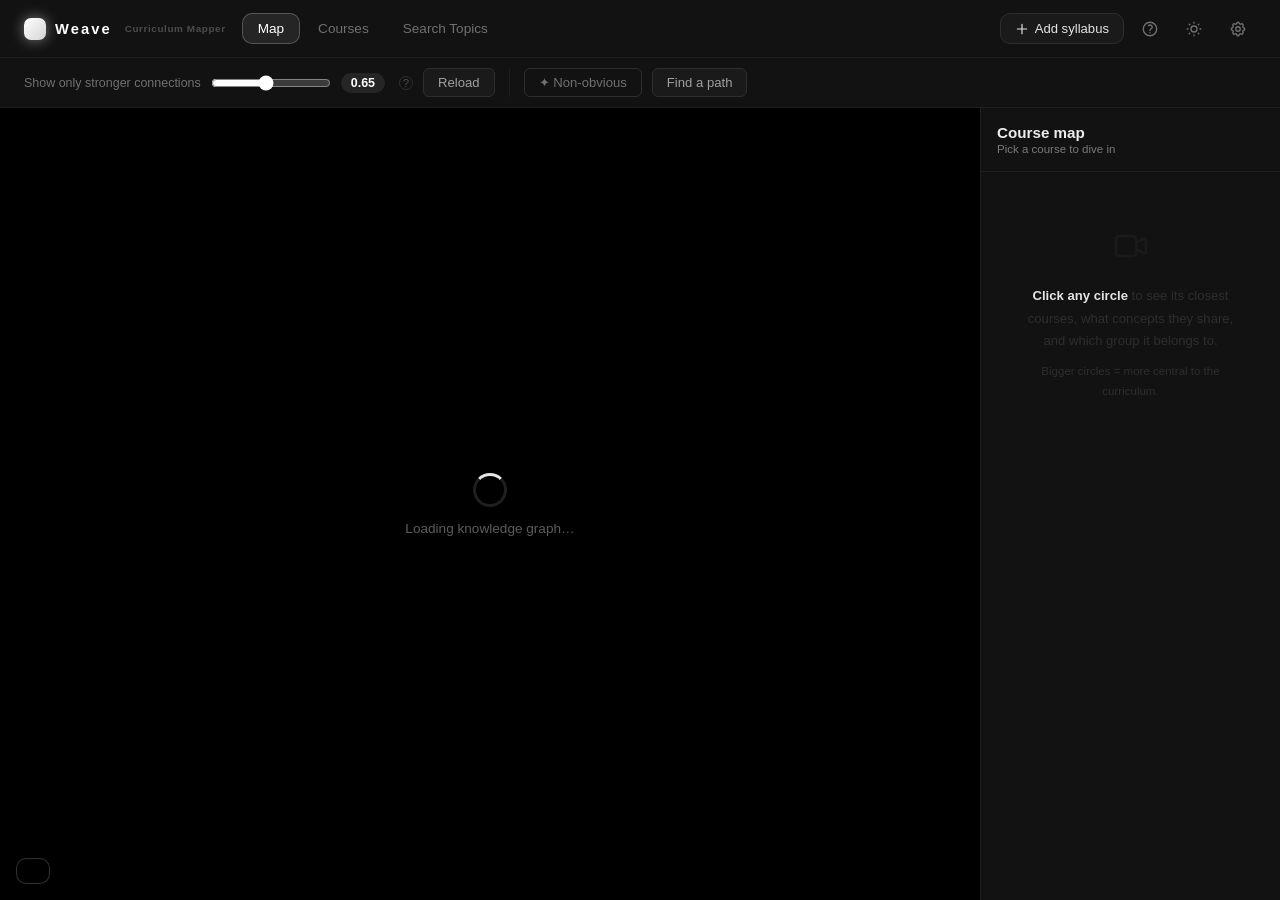
==== commit 371fa74a: "Rebrand SIIP/Armchair to Weave; drop dead Oracle CLI venv from archive User-facing name is now "Weav" ====
--- a/ui/index.html
+++ b/ui/index.html
@@ -3,12 +3,12 @@
 <head>
   <meta charset="UTF-8" />
   <meta name="viewport" content="width=device-width, initial-scale=1.0" />
-  <title>SIIP</title>
+  <title>Weave</title>
   <script src="config.js" onerror="this.remove();"></script>
   <script src="https://d3js.org/d3.v7.min.js"></script>
   <style>
     /* ════════════════════════════════════════════════════════════════
-       SIIP design tokens
+       Weave design tokens
        Edit a value here once and it cascades everywhere.
        Light theme is opt-in via <html data-theme="light">.
     ════════════════════════════════════════════════════════════════ */
@@ -1248,7 +1248,7 @@
 <nav>
   <span class="nav-brand">
     <span class="brand-mark"></span>
-    SIIP <span class="brand-tag">Curriculum Mapper</span>
+    Weave <span class="brand-tag">Curriculum Mapper</span>
   </span>
   <div class="nav-links">
     <button class="nav-tab active" id="tab-graph"    onclick="switchView('graph')">Map</button>
@@ -1508,8 +1508,8 @@
 <div id="tooltip"></div>
 
 <script>
-const API = (typeof window.__SIIP_API__ === 'string' && window.__SIIP_API__)
-    ? window.__SIIP_API__.replace(/\/+$/, '')
+const API = (typeof window.__WEAVE_API__ === 'string' && window.__WEAVE_API__)
+    ? window.__WEAVE_API__.replace(/\/+$/, '')
     : (window.location.hostname === 'localhost' || window.location.hostname === '127.0.0.1'
         ? 'http://localhost:8080'
         : window.location.origin);
@@ -1555,7 +1555,7 @@
 function toggleTheme() {
   const cur = document.documentElement.getAttribute('data-theme') === 'light' ? 'light' : 'dark';
   const next = cur === 'light' ? 'dark' : 'light';
-  localStorage.setItem('siip_theme', next);
+  localStorage.setItem('weave_theme', next);
   applyTheme(next);
 }
 
@@ -1565,7 +1565,7 @@
 function openWelcome()  { document.getElementById('welcome-overlay')?.classList.add('active'); }
 function closeWelcome(persist) {
   document.getElementById('welcome-overlay')?.classList.remove('active');
-  if (persist !== false) localStorage.setItem('siip_welcomed', '1');
+  if (persist !== false) localStorage.setItem('weave_welcomed', '1');
 }
 
 /* ═══════════════════════════════════════════════════════
@@ -1596,10 +1596,10 @@
 // One-time boot
 window.addEventListener('DOMContentLoaded', () => {
   // Theme — respect saved choice, default dark
-  applyTheme(localStorage.getItem('siip_theme') || 'dark');
+  applyTheme(localStorage.getItem('weave_theme') || 'dark');
   refreshKeyIndicator();
   // Show welcome on first visit
-  if (!localStorage.getItem('siip_welcomed')) openWelcome();
+  if (!localStorage.getItem('weave_welcomed')) openWelcome();
   populateCourseSuggestions();
 });
 
@@ -2800,13 +2800,15 @@
         tdesc: (m.description || '').slice(0, 200),
         ttags: tags, tcats: m.categories || {},
         shared: m.shared_tags || [],
+        expl: m.explanation || '', signed: m.signed_by || '',
       }).replace(/'/g, "&#39;");
-      explainHtml = `<div id="${uid}" style="margin-top:6px">
-        <button class="tp-explain-btn"
-          data-ctx='${ctxData}'
-          data-uid="${uid}"
-          onclick="tpExplain(this)">✦ Explain this connection</button>
-      </div>`;
+      // Cached explanation → "view" toggle (no LLM call). Otherwise → generate.
+      const btn = m.explanation
+        ? `<button class="tp-explain-btn" data-ctx='${ctxData}' data-uid="${uid}"
+             onclick="tpViewCached(this)">▾ View explanation</button>`
+        : `<button class="tp-explain-btn" data-ctx='${ctxData}' data-uid="${uid}"
+             onclick="tpExplain(this)">✦ Explain this connection</button>`;
+      explainHtml = `<div id="${uid}" style="margin-top:6px">${btn}</div>`;
     }
 
     const descHtml = m.description
@@ -3048,6 +3050,12 @@
   if (lastData) tpRenderMatrix(lastData);
   else document.getElementById('tp-matrix').innerHTML =
     '<div class="ex-empty" style="padding-top:60px;"><p style="font-size:.8rem;color:#5c5c5c;">Matchings appear after a search</p></div>';
+}
+
+// Reveal an already-cached explanation — no LLM call, no key needed.
+function tpViewCached(btn) {
+  const ctx = JSON.parse(btn.dataset.ctx || '{}');
+  tpRenderExplanation(btn.dataset.uid, ctx, ctx.expl || '', ctx.signed || null);
 }
 
 async function tpExplain(btn) {
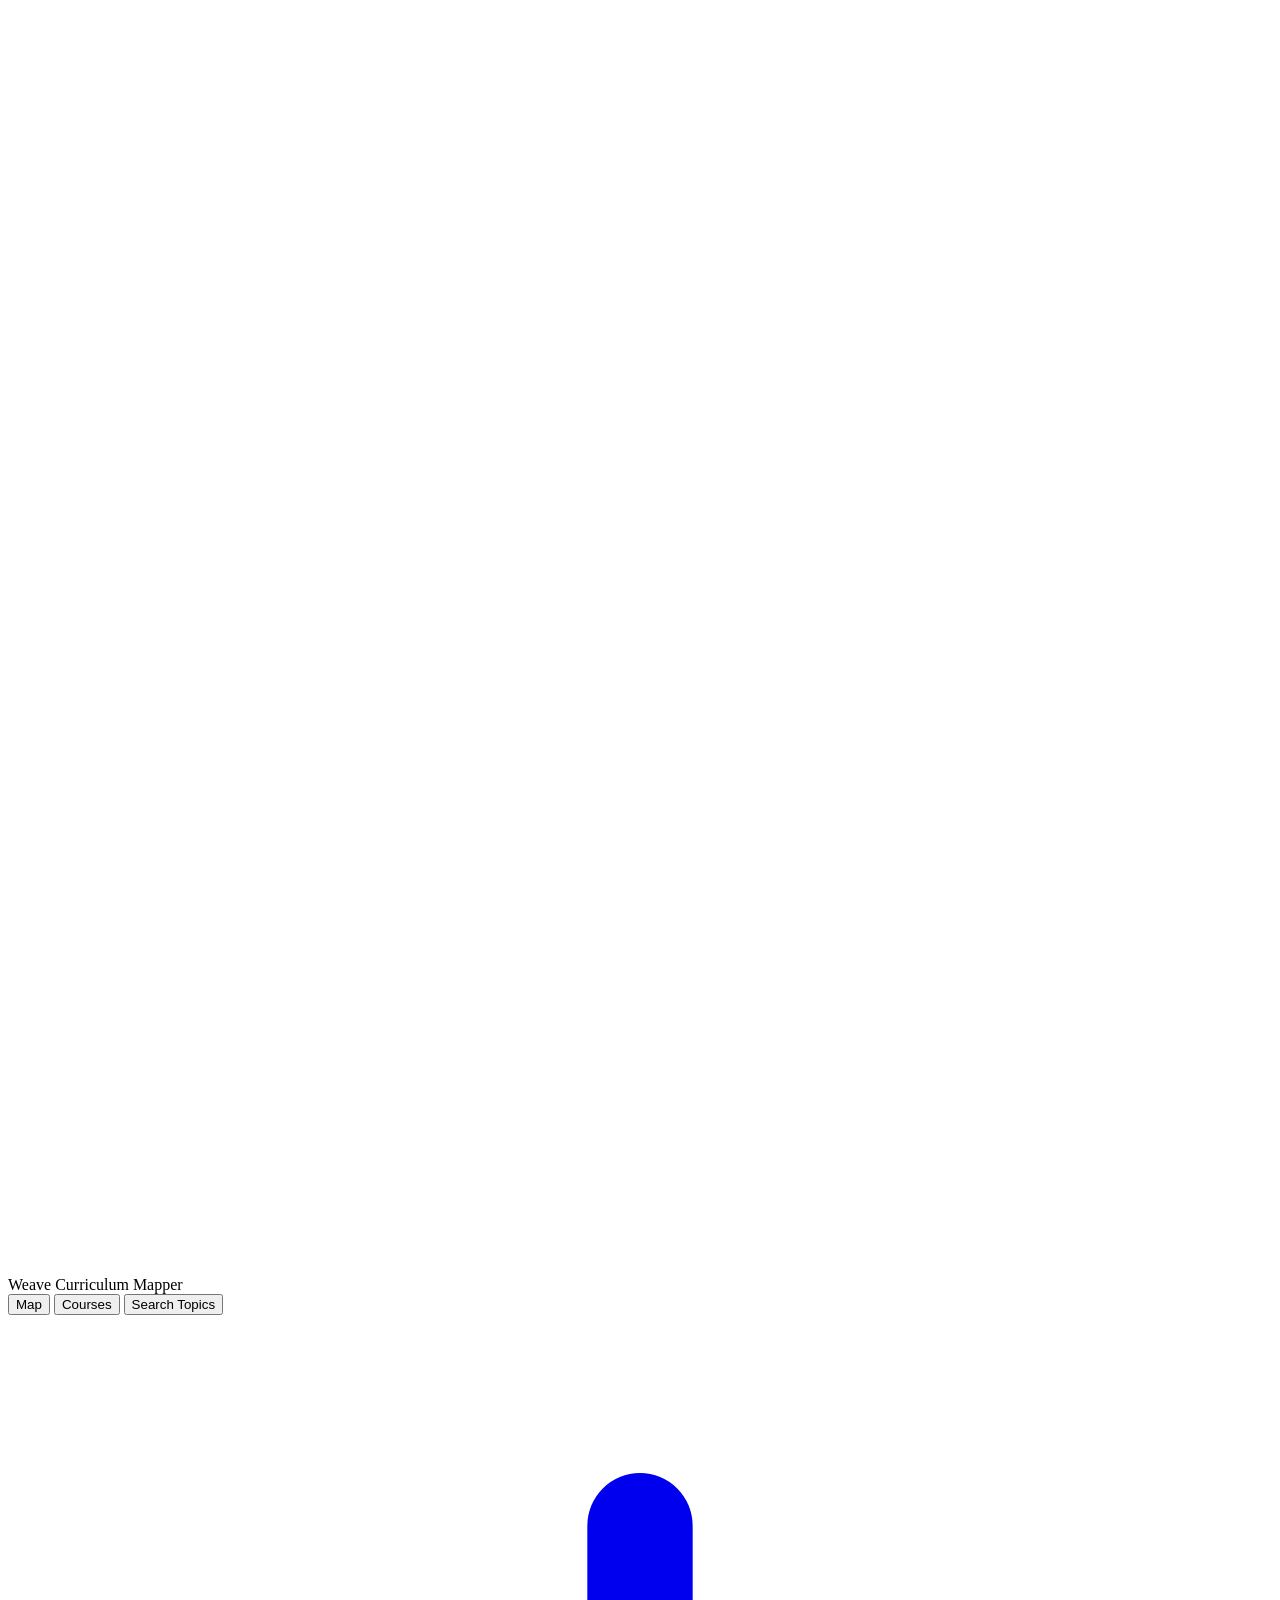
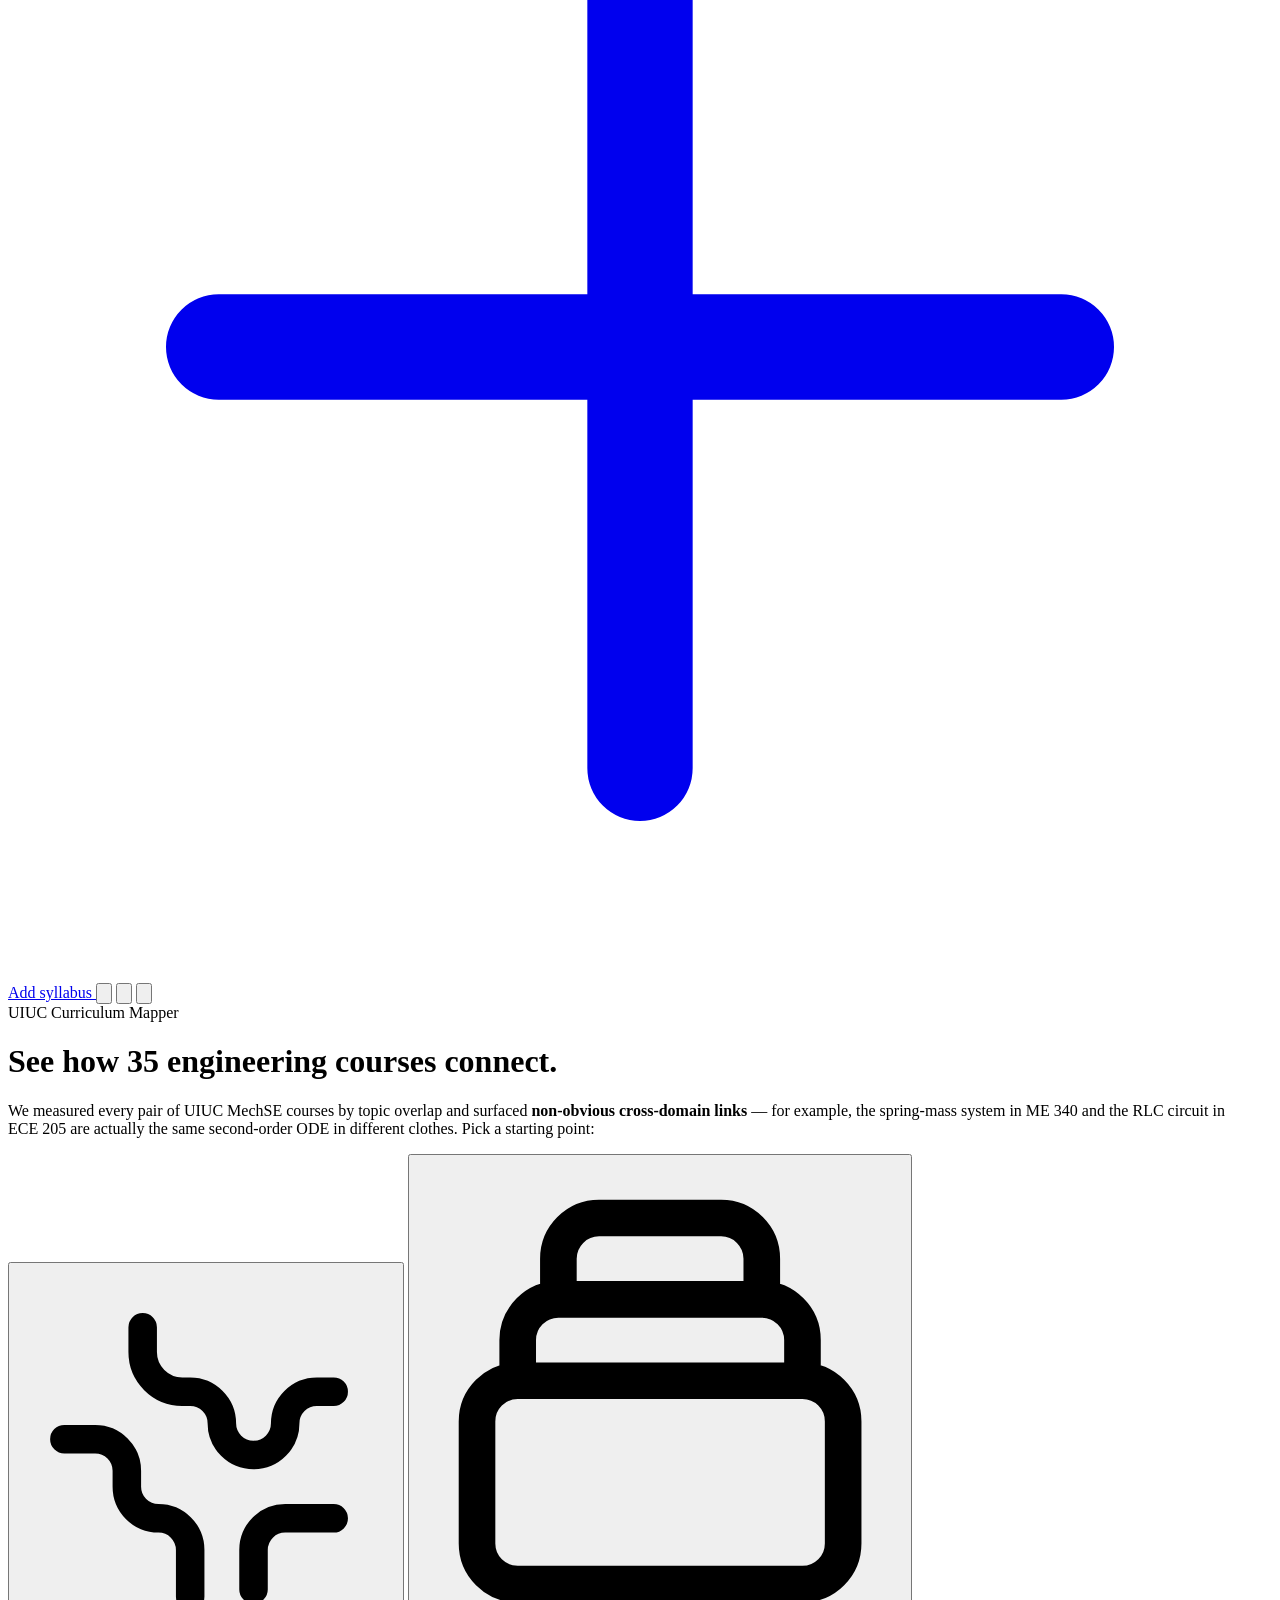
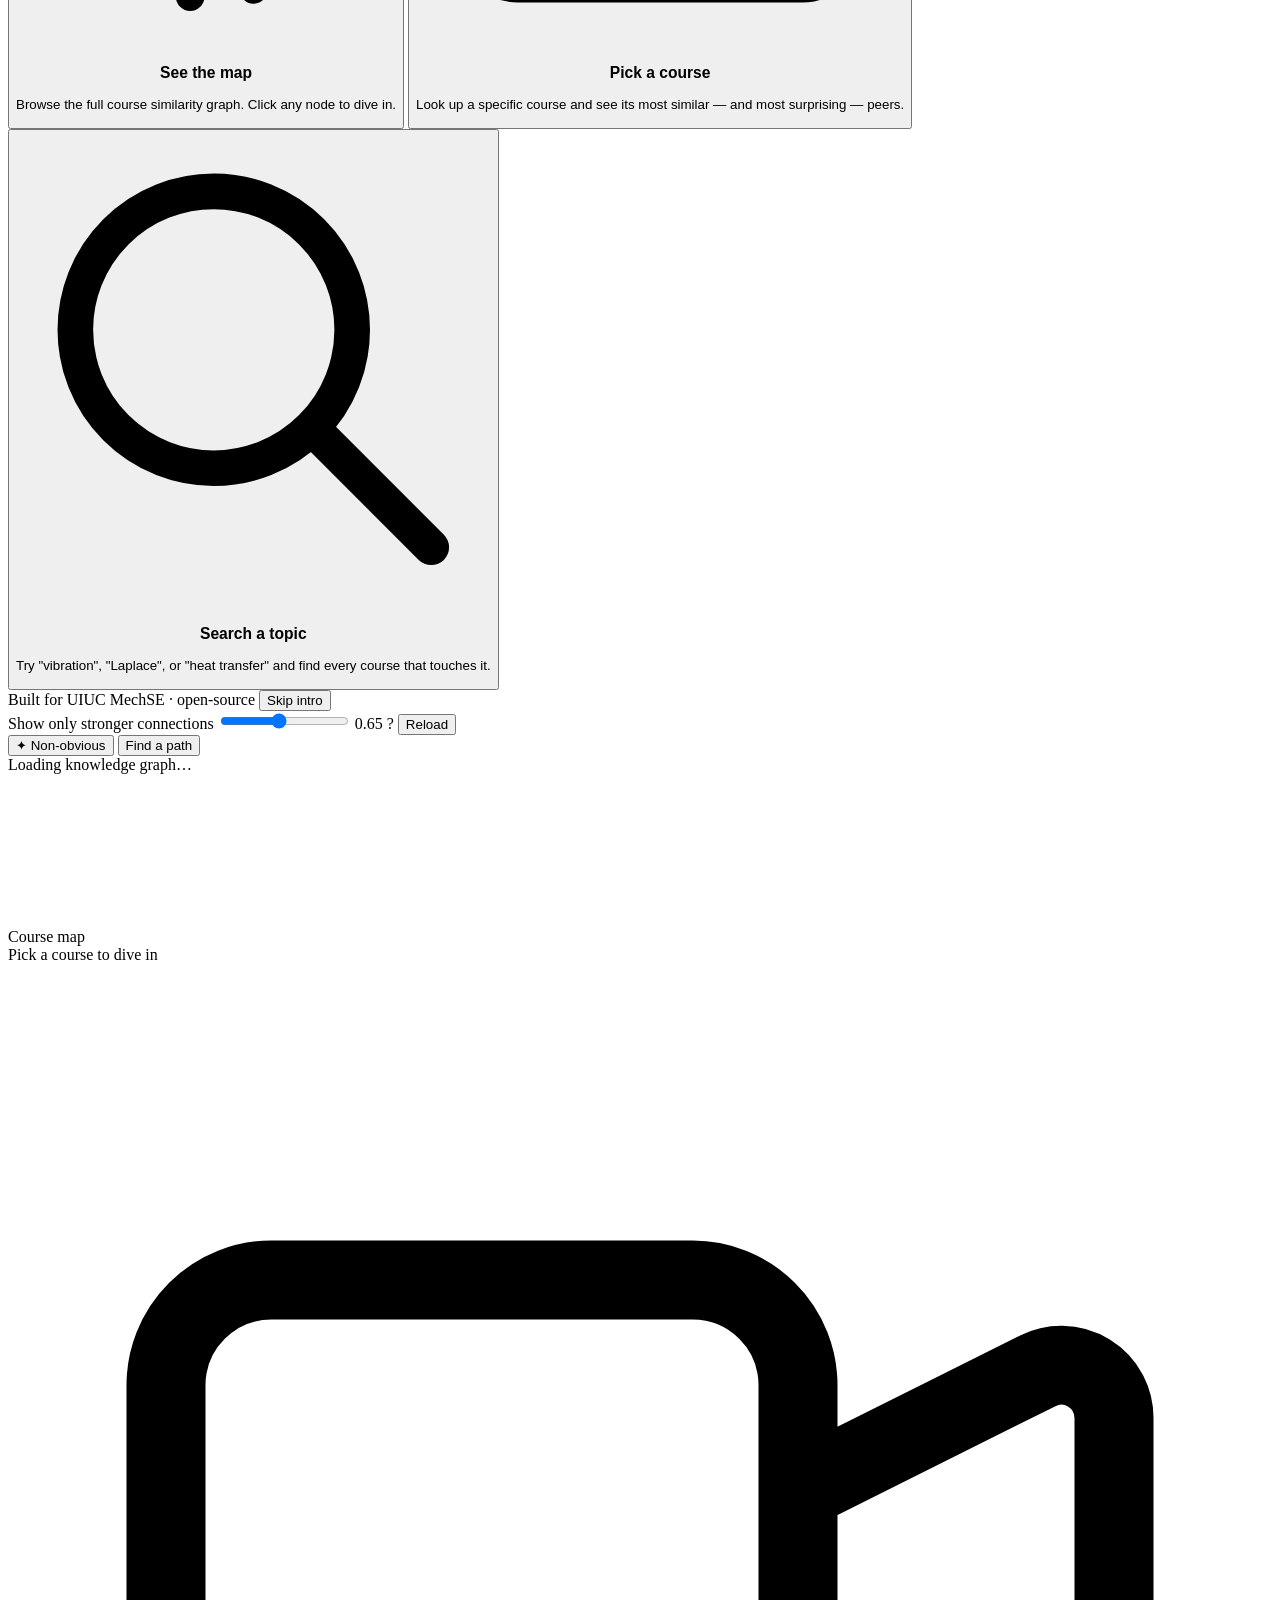
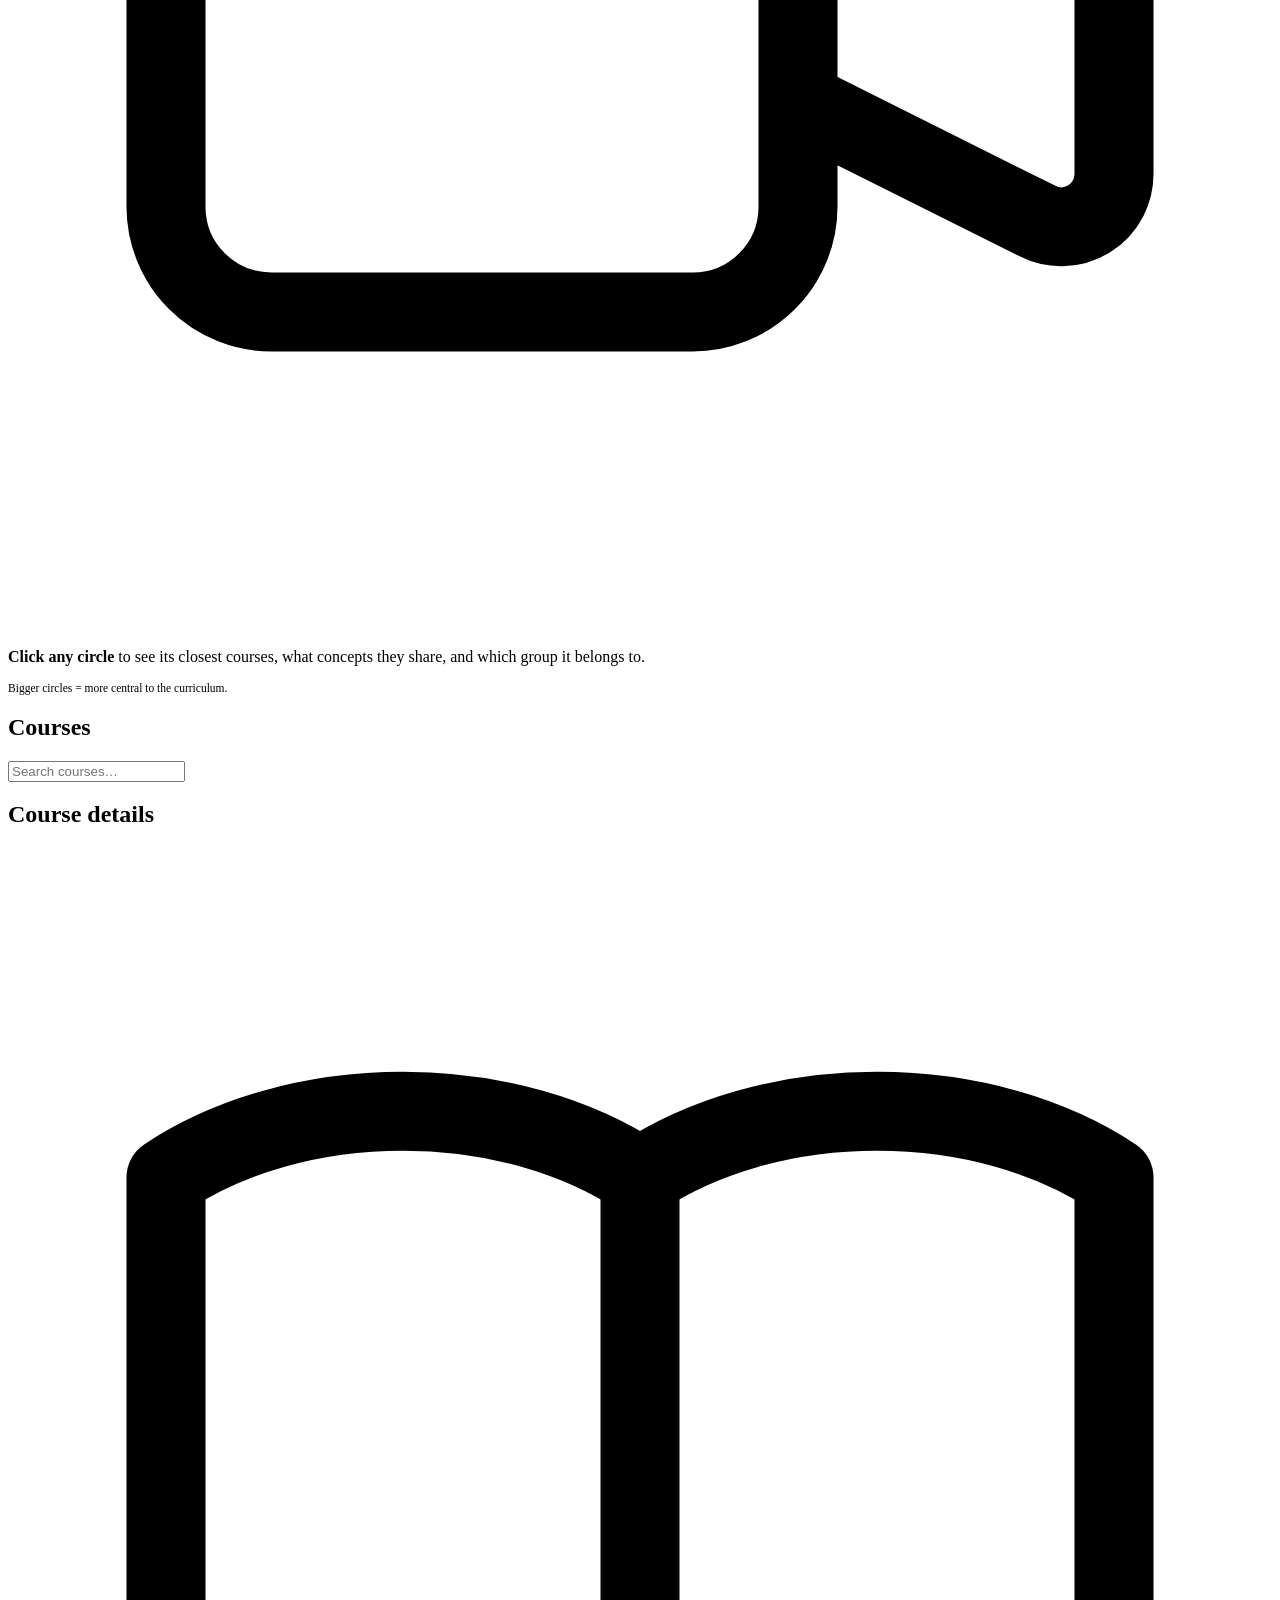
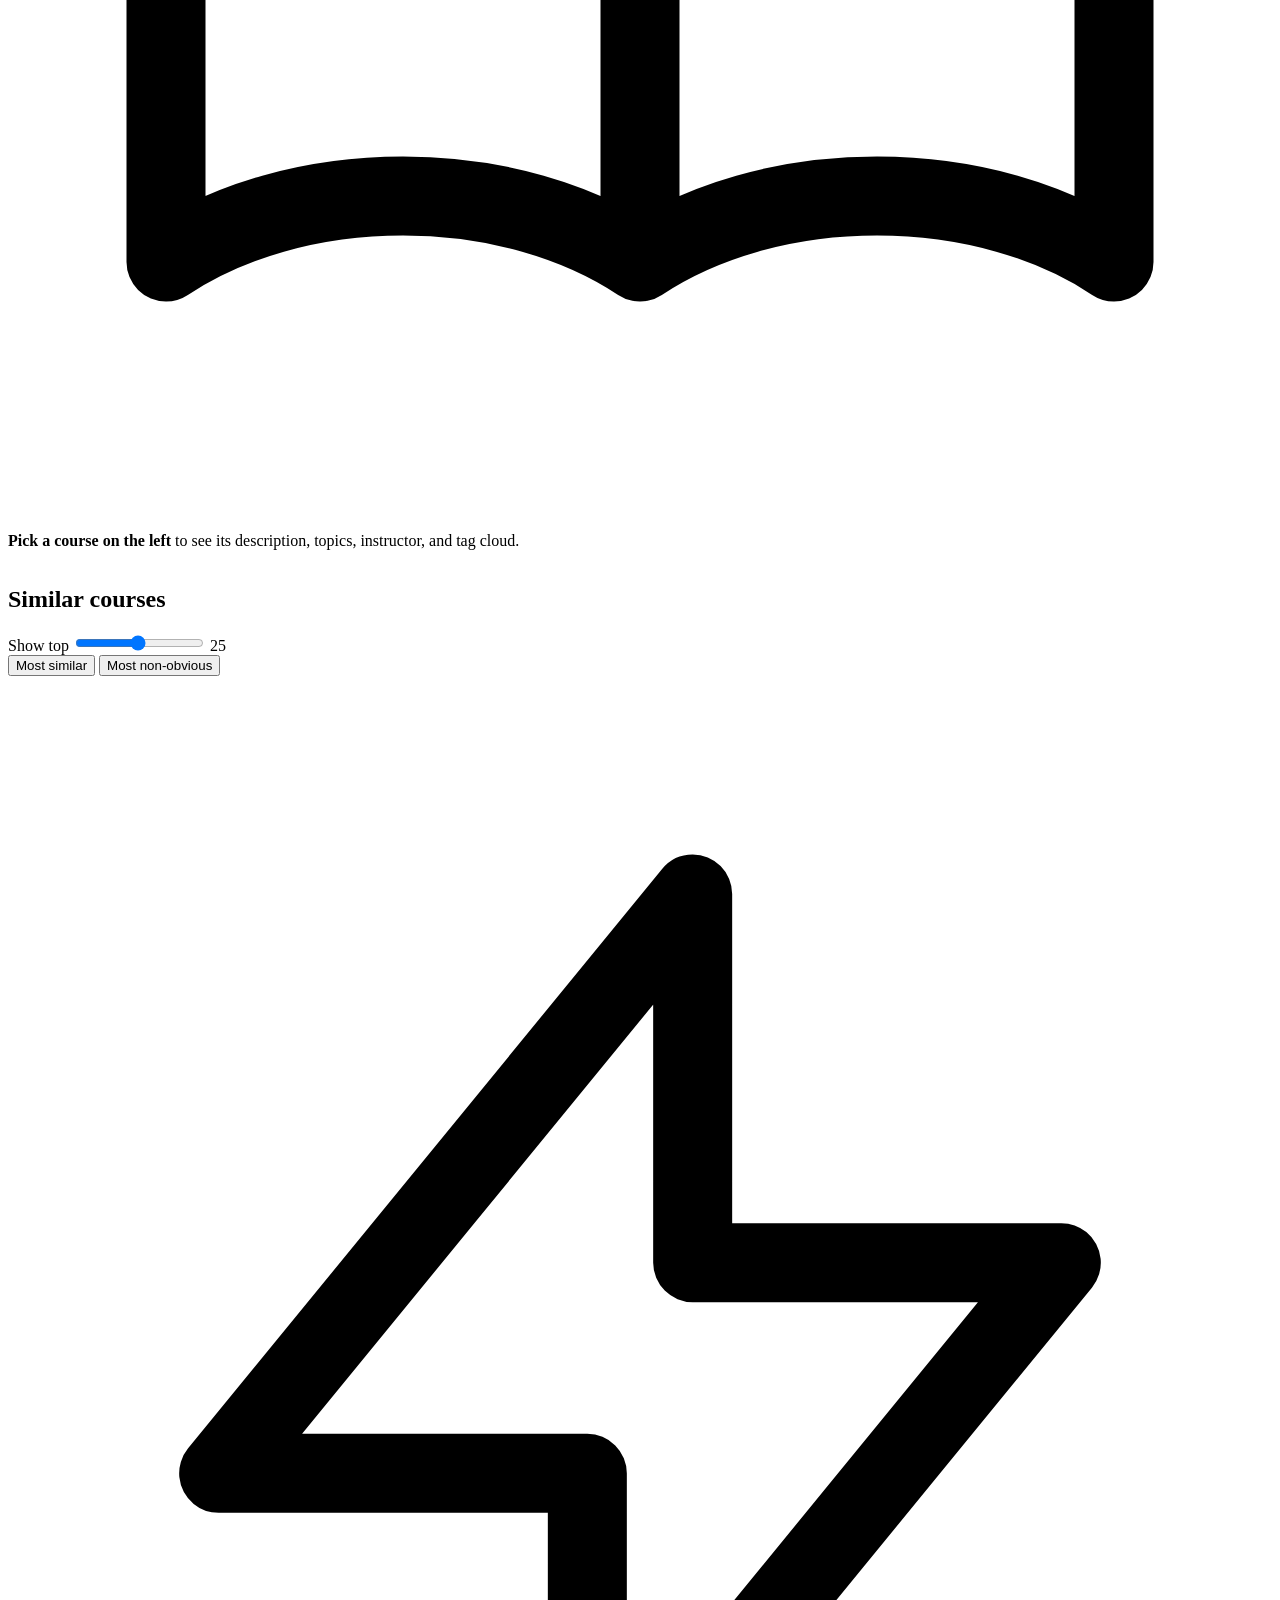
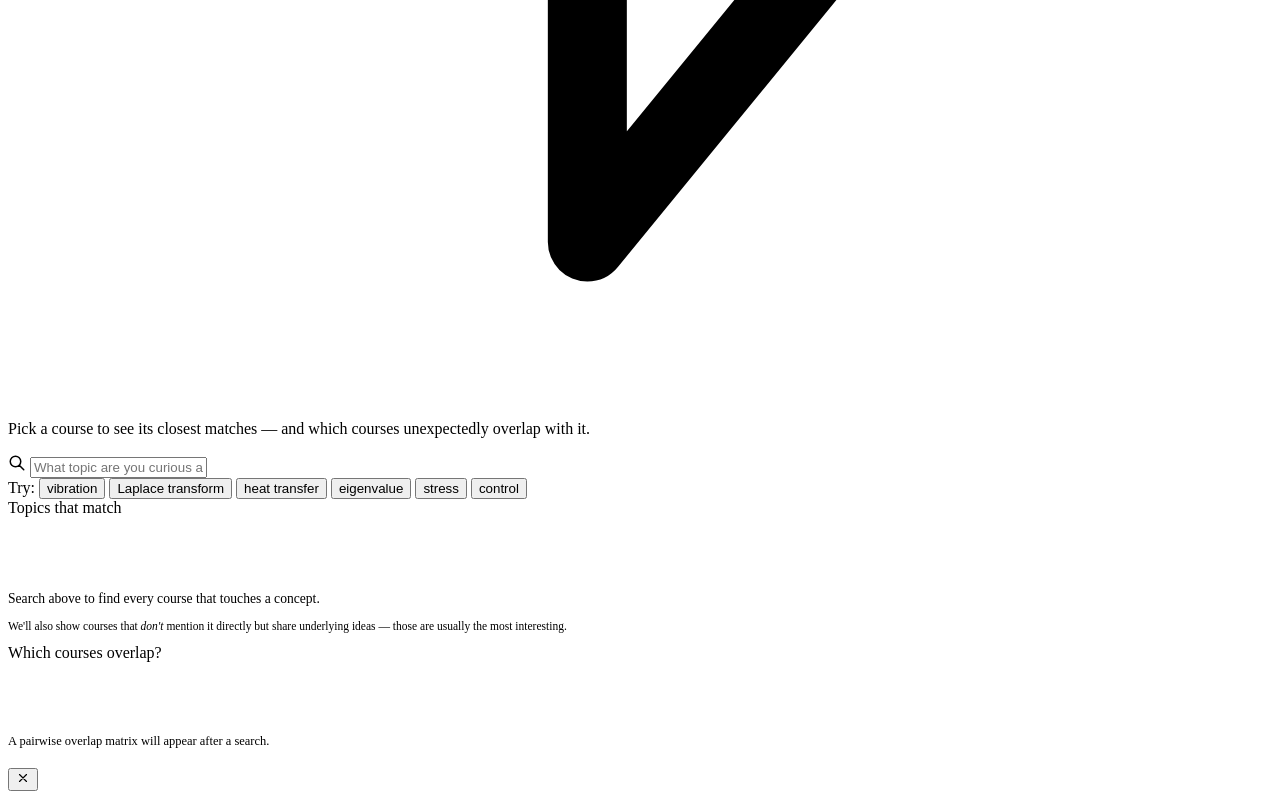
==== commit 11825486: "UI w/ More Contrast" ====
--- a/ui/index.html
+++ b/ui/index.html
@@ -4,1250 +4,24 @@
   <meta charset="UTF-8" />
   <meta name="viewport" content="width=device-width, initial-scale=1.0" />
   <title>Weave</title>
+  <link rel="preconnect" href="https://fonts.googleapis.com" />
+  <link rel="preconnect" href="https://fonts.gstatic.com" crossorigin />
+  <link href="https://fonts.googleapis.com/css2?family=Inter:wght@400;500;600;700;800&display=swap" rel="stylesheet" />
   <script src="config.js" onerror="this.remove();"></script>
   <script src="https://d3js.org/d3.v7.min.js"></script>
-  <style>
-    /* ════════════════════════════════════════════════════════════════
-       Weave design tokens
-       Edit a value here once and it cascades everywhere.
-       Light theme is opt-in via <html data-theme="light">.
-    ════════════════════════════════════════════════════════════════ */
-    :root {
-      /* Surfaces — pure black -> grey scale */
-      --bg-app:        #000000;
-      --bg-canvas:     #0a0a0a;
-      --bg-surface-1:  #121212;
-      --bg-surface-2:  #1a1a1a;
-      --bg-surface-3:  #242424;
-      --bg-overlay:    rgba(0, 0, 0, 0.82);
-
-      /* Borders — neutral grey */
-      --border-faint:  #1f1f1f;
-      --border-soft:   #2e2e2e;
-      --border-strong: rgba(255, 255, 255, 0.22);
-
-      /* Text — white -> grey */
-      --text-strong: #ffffff;
-      --text-base:   #e4e4e4;
-      --text-muted:  #a0a0a0;
-      --text-dim:    #707070;
-      --text-faint:  #4d4d4d;
-
-      /* Accents — white is the accent (monochrome); category colours are the
-         only hue, reserved for the 8-domain data bars. */
-      --accent:        #ffffff;
-      --accent-soft:   rgba(255, 255, 255, 0.08);
-      --accent-strong: #ffffff;
-      --good:          #d4d4d4;
-      --warn:          #e0e0e0;
-      --surprise:      #ffffff;
-      --info:          #b0b0b0;
-      --danger:        #f87171;
-
-      /* Radii */
-      --radius-sm: 6px;
-      --radius-md: 10px;
-      --radius-lg: 14px;
-      --radius-xl: 20px;
-      --radius-pill: 999px;
-
-      /* Shadows */
-      --shadow-1: 0 1px 2px rgba(0,0,0,0.4);
-      --shadow-2: 0 4px 16px rgba(0,0,0,0.45);
-      --shadow-3: 0 12px 32px rgba(0,0,0,0.55);
-      --shadow-glow: 0 0 0 3px rgba(255, 255, 255,0.18);
-
-      /* Typography */
-      --font-sans: -apple-system, BlinkMacSystemFont, "Segoe UI", "Inter", sans-serif;
-      --font-mono: "JetBrains Mono", "SF Mono", Menlo, ui-monospace, monospace;
-
-      /* Motion */
-      --ease: cubic-bezier(0.4, 0, 0.2, 1);
-    }
-
-    /* Light theme — opt in by setting data-theme="light" on <html>. */
-    html[data-theme="light"] {
-      --bg-app:        #f6f7fb;
-      --bg-canvas:     #ffffff;
-      --bg-surface-1:  #ffffff;
-      --bg-surface-2:  #eef0f7;
-      --bg-surface-3:  #e3e7f1;
-      --bg-overlay:    rgba(255, 255, 255, 0.86);
-
-      --border-faint:  #1f1f1f;
-      --border-soft:   #d0d6e2;
-      --border-strong: rgba(255, 255, 255, 0.22);
-
-      --text-strong: #e4e4e4;
-      --text-base:   #1f2937;
-      --text-muted:  #7a7a7a;
-      --text-dim:    #9a9a9a;
-      --text-faint:  #94a3b8;
-
-      --accent:        #e0e0e0;
-      --accent-soft:   rgba(255, 255, 255, 0.10);
-      --accent-strong: #c4c4c4;
-      --good:          #059669;
-      --warn:          #d97706;
-      --surprise:      #ea580c;
-      --info:          #0891b2;
-      --danger:        #dc2626;
-
-      --shadow-1: 0 1px 2px rgba(0, 0, 0,0.06);
-      --shadow-2: 0 6px 18px rgba(0, 0, 0,0.10);
-      --shadow-3: 0 18px 40px rgba(0, 0, 0,0.16);
-      --shadow-glow: 0 0 0 3px rgba(255, 255, 255,0.18);
-    }
-
-    * { box-sizing: border-box; margin: 0; padding: 0; }
-
-    body {
-      font-family: var(--font-sans);
-      background: var(--bg-app);
-      color: var(--text-base);
-      height: 100vh;
-      display: flex;
-      flex-direction: column;
-      overflow: hidden;
-      -webkit-font-smoothing: antialiased;
-      -moz-osx-font-smoothing: grayscale;
-    }
-
-    *:focus-visible {
-      outline: none;
-      box-shadow: var(--shadow-glow);
-      border-radius: var(--radius-sm);
-    }
-
-    /* ── Nav ── */
-    nav {
-      display: flex;
-      align-items: center;
-      background: var(--bg-surface-1);
-      border-bottom: 1px solid var(--border-faint);
-      padding: 0 24px;
-      height: 58px;
-      flex-shrink: 0;
-      gap: 16px;
-    }
-    .nav-brand {
-      display: flex; align-items: center; gap: 9px;
-      font-size: 0.92rem;
-      font-weight: 800;
-      letter-spacing: 0.14em;
-      color: var(--text-strong);
-      white-space: nowrap;
-    }
-    .nav-brand .brand-mark {
-      width: 22px; height: 22px; border-radius: 7px;
-      background: linear-gradient(135deg, var(--accent) 0%, var(--good) 100%);
-      box-shadow: 0 0 14px rgba(255, 255, 255,0.45);
-      display: inline-block;
-    }
-    .nav-brand .brand-tag {
-      font-size: 0.62rem;
-      font-weight: 600;
-      letter-spacing: 0.06em;
-      color: var(--text-faint);
-      text-transform: none;
-      margin-left: 4px;
-    }
-    .nav-links { display: flex; gap: 2px; }
-    .nav-tab {
-      padding: 8px 16px;
-      border-radius: var(--radius-md);
-      font-size: 0.85rem;
-      font-weight: 500;
-      color: var(--text-dim);
-      text-decoration: none;
-      transition: color .15s var(--ease), background .15s var(--ease);
-      cursor: pointer;
-      border: none;
-      background: none;
-      font-family: inherit;
-    }
-    .nav-tab:hover { color: var(--text-strong); background: var(--bg-surface-2); }
-    .nav-tab.active {
-      color: var(--accent);
-      background: var(--accent-soft);
-      box-shadow: inset 0 0 0 1px var(--border-strong);
-    }
-    .nav-actions {
-      margin-left: auto;
-      display: flex; align-items: center; gap: 8px;
-    }
-    .icon-btn {
-      width: 36px; height: 36px;
-      display: inline-flex; align-items: center; justify-content: center;
-      border-radius: var(--radius-md);
-      background: transparent;
-      border: 1px solid transparent;
-      color: var(--text-dim);
-      cursor: pointer;
-      transition: all .15s var(--ease);
-    }
-    .icon-btn:hover {
-      color: var(--text-strong);
-      background: var(--bg-surface-2);
-      border-color: var(--border-faint);
-    }
-    .icon-btn svg { width: 18px; height: 18px; }
-
-    .nav-cta {
-      display: inline-flex; align-items: center; gap: 6px;
-      padding: 7px 14px;
-      border-radius: var(--radius-md);
-      font-size: 0.82rem;
-      font-weight: 500;
-      color: var(--text-base);
-      text-decoration: none;
-      background: var(--bg-surface-2);
-      border: 1px solid var(--border-soft);
-      transition: all .15s var(--ease);
-    }
-    .nav-cta:hover {
-      color: var(--good);
-      border-color: rgba(255, 255, 255,0.4);
-      background: rgba(255, 255, 255,0.08);
-    }
-    .nav-cta svg { width: 14px; height: 14px; }
-
-    /* ── Settings panel ── */
-    #api-key-panel {
-      background: var(--bg-surface-2);
-      border-bottom: 1px solid var(--border-faint);
-      padding: 12px 24px;
-    }
-    .settings-row { display: flex; align-items: center; gap: 14px; flex-wrap: wrap; }
-    .settings-label { display: flex; flex-direction: column; gap: 2px; flex: 0 1 320px; }
-    .settings-label strong { font-size: 0.82rem; color: var(--text-strong); font-weight: 600; }
-    .settings-label span { font-size: 0.72rem; color: var(--text-dim); line-height: 1.45; }
-    #api-key-input {
-      flex: 1; min-width: 200px;
-      background: var(--bg-canvas); color: var(--text-base);
-      border: 1px solid var(--border-soft);
-      border-radius: var(--radius-sm);
-      padding: 8px 12px; font-size: 0.82rem; font-family: var(--font-mono);
-      outline: none;
-    }
-    #api-key-input:focus { border-color: var(--accent); }
-    .settings-done {
-      background: var(--accent-soft);
-      color: var(--accent);
-      border: 1px solid var(--border-strong);
-      border-radius: var(--radius-sm);
-      padding: 7px 16px;
-      font-size: 0.8rem;
-      font-weight: 600;
-      cursor: pointer;
-      font-family: inherit;
-    }
-    .settings-done:hover { background: rgba(255, 255, 255,0.22); }
-
-    /* ── Welcome / onboarding modal ── */
-    .welcome-overlay {
-      position: fixed; inset: 0; z-index: 200;
-      background: radial-gradient(ellipse at center, rgba(0, 0, 0,0.7) 0%, rgba(0, 0, 0,0.94) 80%);
-      backdrop-filter: blur(8px); -webkit-backdrop-filter: blur(8px);
-      display: flex; align-items: center; justify-content: center;
-      padding: 24px;
-      opacity: 0; visibility: hidden; transition: opacity .25s var(--ease), visibility .25s var(--ease);
-    }
-    .welcome-overlay.active { opacity: 1; visibility: visible; }
-    .welcome-card {
-      width: 100%; max-width: 600px;
-      background: var(--bg-surface-1);
-      border: 1px solid var(--border-faint);
-      border-radius: var(--radius-xl);
-      box-shadow: var(--shadow-3);
-      padding: 36px 38px 30px;
-      transform: translateY(8px) scale(0.98);
-      transition: transform .25s var(--ease);
-    }
-    .welcome-overlay.active .welcome-card { transform: none; }
-    .welcome-eyebrow {
-      display: inline-flex; align-items: center; gap: 8px;
-      font-size: 0.7rem; font-weight: 600;
-      color: var(--accent); letter-spacing: 0.14em; text-transform: uppercase;
-      margin-bottom: 14px;
-    }
-    .welcome-eyebrow::before {
-      content: ""; width: 22px; height: 2px; background: linear-gradient(90deg, var(--accent), transparent);
-    }
-    .welcome-card h1 {
-      font-size: 1.7rem; font-weight: 700; line-height: 1.2;
-      color: var(--text-strong); margin-bottom: 12px;
-      letter-spacing: -0.01em;
-    }
-    .welcome-card .lede {
-      font-size: 0.92rem; color: var(--text-muted); line-height: 1.6;
-      margin-bottom: 24px;
-    }
-    .welcome-actions {
-      display: grid; grid-template-columns: 1fr 1fr 1fr; gap: 10px;
-      margin-bottom: 18px;
-    }
-    .welcome-action {
-      background: var(--bg-surface-2);
-      border: 1px solid var(--border-faint);
-      border-radius: var(--radius-md);
-      padding: 14px 14px 13px;
-      cursor: pointer; text-align: left;
-      transition: all .15s var(--ease);
-      color: var(--text-base);
-      font-family: inherit;
-    }
-    .welcome-action:hover {
-      border-color: var(--border-strong);
-      transform: translateY(-1px);
-      background: var(--bg-surface-3);
-    }
-    .welcome-action .wa-icon {
-      width: 30px; height: 30px; border-radius: 8px;
-      display: inline-flex; align-items: center; justify-content: center;
-      background: var(--accent-soft); color: var(--accent);
-      margin-bottom: 10px;
-    }
-    .welcome-action .wa-icon svg { width: 16px; height: 16px; }
-    .welcome-action h3 {
-      font-size: 0.85rem; font-weight: 600; color: var(--text-strong);
-      margin-bottom: 4px;
-    }
-    .welcome-action p {
-      font-size: 0.72rem; color: var(--text-dim); line-height: 1.45;
-    }
-    .welcome-foot {
-      display: flex; align-items: center; justify-content: space-between;
-      padding-top: 16px; border-top: 1px solid var(--border-faint);
-      font-size: 0.75rem; color: var(--text-faint);
-    }
-    .welcome-foot button {
-      background: none; border: none; color: var(--text-muted);
-      cursor: pointer; font-size: 0.78rem; font-family: inherit;
-      padding: 4px 8px; border-radius: var(--radius-sm);
-    }
-    .welcome-foot button:hover { color: var(--text-strong); background: var(--bg-surface-2); }
-    @media (max-width: 540px) {
-      .welcome-actions { grid-template-columns: 1fr; }
-      .welcome-card { padding: 28px 22px 22px; }
-      .welcome-card h1 { font-size: 1.35rem; }
-    }
-
-    /* ── View switching ── */
-    .view { display: none; flex: 1; flex-direction: column; overflow: hidden; }
-    .view.active { display: flex; }
-
-    /* ═══════════════════════════════════════════════════════
-       GRAPH VIEW
-    ═══════════════════════════════════════════════════════ */
-
-    .toolbar {
-      display: flex;
-      align-items: center;
-      gap: 14px;
-      padding: 10px 24px;
-      background: var(--bg-surface-1);
-      border-bottom: 1px solid var(--border-faint);
-      flex-shrink: 0;
-      flex-wrap: wrap;
-    }
-    .toolbar-group { display: flex; align-items: center; gap: 10px; }
-    .toolbar-group + .toolbar-group { padding-left: 14px; border-left: 1px solid var(--border-faint); }
-    .toolbar label { font-size: 0.78rem; color: var(--text-dim); white-space: nowrap; }
-    .toolbar input[type=range] {
-      width: 120px;
-      accent-color: var(--accent);
-      cursor: pointer;
-    }
-    .toolbar input[type=text] {
-      background: var(--bg-surface-2);
-      border: 1px solid var(--border-soft);
-      border-radius: var(--radius-sm);
-      color: var(--text-base);
-      padding: 6px 12px;
-      font-size: 0.82rem;
-      width: 150px;
-      transition: border-color .15s var(--ease);
-      font-family: inherit;
-    }
-    .toolbar input[type=text]:focus { outline: none; border-color: var(--accent); }
-    .toolbar input[type=text]::placeholder { color: var(--text-faint); }
-    .val-badge {
-      font-size: 0.78rem;
-      color: var(--accent);
-      background: var(--accent-soft);
-      padding: 3px 10px;
-      border-radius: var(--radius-pill);
-      min-width: 38px;
-      text-align: center;
-      font-weight: 600;
-      font-variant-numeric: tabular-nums;
-    }
-    .btn {
-      padding: 6px 14px;
-      border-radius: var(--radius-sm);
-      border: 1px solid transparent;
-      cursor: pointer;
-      font-size: 0.82rem;
-      font-weight: 500;
-      transition: all .15s var(--ease);
-      white-space: nowrap;
-      font-family: inherit;
-      display: inline-flex; align-items: center; gap: 6px;
-    }
-    .btn-primary {
-      background: var(--accent);
-      color: white;
-      box-shadow: var(--shadow-1);
-    }
-    .btn-primary:hover { background: var(--accent-strong); transform: translateY(-1px); box-shadow: var(--shadow-2); }
-    .btn-ghost {
-      background: var(--bg-surface-2);
-      color: var(--text-muted);
-      border-color: var(--border-soft);
-    }
-    .btn-ghost:hover { background: var(--bg-surface-3); color: var(--text-strong); }
-    .btn-toggle {
-      background: transparent;
-      color: var(--text-dim);
-      border: 1px solid var(--border-soft);
-    }
-    .btn-toggle:hover { color: var(--text-strong); border-color: var(--border-strong); }
-    .btn-toggle.active {
-      background: rgba(255, 255, 255, 0.10);
-      color: var(--surprise);
-      border-color: rgba(255, 255, 255, 0.45);
-    }
-    .toolbar-help {
-      margin-left: 4px; font-size: 0.72rem; color: var(--text-faint);
-      cursor: help;
-      width: 14px; height: 14px; display: inline-flex; align-items: center; justify-content: center;
-      border-radius: 50%; border: 1px solid var(--border-soft);
-    }
-
-    .graph-main { display: flex; flex: 1; overflow: hidden; }
-    #graph-wrap {
-      flex: 1; position: relative; overflow: hidden;
-      background:
-        radial-gradient(ellipse 75% 55% at 50% 45%,
-          #1a1f36 0%,
-          #0a0a0a 65%,
-          #06080f 100%);
-    }
-    #graph-wrap svg { width: 100%; height: 100%; display: block; }
-
-    /* ─── Edges ─── stroke colour is set per-edge in JS based on score */
-    .link {
-      fill: none;
-      stroke-opacity: 0.55;
-      stroke-linecap: round;
-      transition: stroke .12s, stroke-opacity .12s, stroke-width .12s, filter .12s;
-    }
-    .link.highlighted {
-      stroke-opacity: 1;
-      filter: drop-shadow(0 0 4px currentColor);
-    }
-    .link.on-path {
-      stroke: #fbbf24 !important;
-      stroke-opacity: 1 !important;
-      stroke-width: 2.5px !important;
-      filter: drop-shadow(0 0 5px rgba(255, 255, 255,0.85));
-    }
-    .link.dimmed { stroke-opacity: 0.06; filter: none; }
-
-    /* ─── Nodes ─── parent <g> sets `color: <communityColor>` so the
-       drop-shadow on circle/text uses that same hue automatically. */
-    .node circle {
-      cursor: pointer;
-      stroke: rgba(0,0,0,0.5);
-      stroke-width: 1.25px;
-      filter: drop-shadow(0 0 6px currentColor);
-      transition: stroke .15s, stroke-width .15s, filter .15s, opacity .15s;
-    }
-    .node:hover circle {
-      stroke: rgba(255,255,255,0.75);
-      stroke-width: 1.5px;
-      filter: drop-shadow(0 0 14px currentColor) brightness(1.15);
-    }
-    .node.selected circle {
-      stroke: #fbbf24;
-      stroke-width: 2.5px;
-      filter: drop-shadow(0 0 16px #fbbf24) brightness(1.1);
-    }
-    .node.on-path circle {
-      stroke: #fbbf24 !important;
-      stroke-width: 2.5px !important;
-      filter: drop-shadow(0 0 14px rgba(255, 255, 255,0.9));
-    }
-    .node.dimmed circle { opacity: 0.14; filter: none; }
-    .node.dimmed text   { opacity: 0.18; }
-
-    .node text {
-      font-size: 10px;
-      font-weight: 600;
-      letter-spacing: 0.02em;
-      fill: #f5f5f5;
-      pointer-events: none;
-      text-anchor: middle;
-      paint-order: stroke;
-      stroke: rgba(0, 0, 0,0.88);
-      stroke-width: 3.5px;
-      stroke-linejoin: round;
-    }
-    .node.selected text, .node.on-path text { fill: #fbbf24; }
-
-    #g-panel {
-      width: 300px;
-      background: #121212;
-      border-left: 1px solid #1f1f1f;
-      display: flex;
-      flex-direction: column;
-      overflow: hidden;
-      flex-shrink: 0;
-    }
-    #g-panel-header { padding: 16px; border-bottom: 1px solid #1f1f1f; flex-shrink: 0; }
-    #g-panel-title { font-size: 0.95rem; font-weight: 700; color: #ededed; margin-bottom: 2px; }
-    #g-panel-subtitle { font-size: 0.72rem; color: #7a7a7a; }
-    #g-panel-body { flex: 1; overflow-y: auto; padding: 14px 16px; }
-    #g-panel-body::-webkit-scrollbar { width: 4px; }
-    #g-panel-body::-webkit-scrollbar-thumb { background: #1f1f1f; border-radius: 2px; }
-
-    .panel-section { margin-bottom: 20px; }
-    .panel-section h3 {
-      font-size: 0.68rem;
-      text-transform: uppercase;
-      letter-spacing: 0.1em;
-      color: #5c5c5c;
-      margin-bottom: 10px;
-      padding-bottom: 6px;
-      border-bottom: 1px solid #1f1f1f;
-    }
-    .metric-grid { display: grid; grid-template-columns: 1fr 1fr; gap: 6px; }
-    .metric-box { background: #0e0e0e; border: 1px solid #1f1f1f; border-radius: 8px; padding: 10px 12px; }
-    .metric-label { font-size: 0.65rem; color: #7a7a7a; text-transform: uppercase; letter-spacing: 0.06em; }
-    .metric-value { font-size: 1.1rem; font-weight: 700; color: #e5e5e5; margin-top: 3px; }
-
-    .g-neighbor-row {
-      display: flex; align-items: center; gap: 8px; padding: 8px 10px;
-      border-radius: var(--radius-sm); cursor: pointer;
-      transition: background .12s var(--ease);
-      margin-bottom: 2px;
-    }
-    .g-neighbor-row:hover { background: var(--bg-surface-2); }
-    .g-neighbor-name { flex: 1; font-size: 0.82rem; color: var(--text-base); font-weight: 500; }
-    .score-track { flex: none; width: 50px; background: var(--bg-surface-2); border-radius: 3px; height: 4px; overflow: hidden; }
-    .score-fill { height: 4px; border-radius: 3px; background: linear-gradient(90deg, var(--accent), var(--good)); }
-    .score-num { font-size: 0.72rem; color: var(--text-dim); min-width: 30px; text-align: right; font-variant-numeric: tabular-nums; }
-
-    /* Strength pill — replaces raw decimals in the similar-courses list */
-    .strength-pill {
-      font-size: 0.65rem; font-weight: 600;
-      padding: 2px 8px; border-radius: var(--radius-pill);
-      letter-spacing: 0.02em;
-      white-space: nowrap;
-    }
-    .strength-high { background: rgba(255, 255, 255,0.14);  color: var(--good);     border: 1px solid rgba(255, 255, 255,0.30); }
-    .strength-med  { background: rgba(255, 255, 255,0.12);  color: var(--warn);     border: 1px solid rgba(255, 255, 255,0.30); }
-    .strength-low  { background: rgba(160, 160, 160,0.10); color: var(--text-dim); border: 1px solid rgba(160, 160, 160,0.22); }
-
-    .tag-wrap { display: flex; flex-wrap: wrap; gap: 5px; }
-    .tag {
-      background: rgba(255, 255, 255,0.12);
-      border: 1px solid rgba(255, 255, 255,0.3);
-      border-radius: 12px;
-      font-size: 0.7rem;
-      padding: 3px 9px;
-      color: #cfcfcf;
-    }
-
-    .path-step { display: flex; align-items: center; gap: 6px; padding: 4px 0; font-size: 0.82rem; }
-    .path-arrow { color: #5c5c5c; font-size: 0.7rem; }
-    .path-course { color: #ededed; }
-    .path-score { color: #e5e5e5; font-size: 0.7rem; }
-
-    #g-empty-hint {
-      color: #2e2e2e; font-size: 0.82rem; text-align: center; padding: 40px 20px; line-height: 1.7;
-    }
-    #g-empty-hint svg { width: 40px; height: 40px; margin-bottom: 12px; opacity: 0.3; }
-
-    #legend {
-      position: absolute; bottom: 16px; left: 16px;
-      background: rgba(0, 0, 0,0.72); border: 1px solid rgba(255, 255, 255,0.18);
-      backdrop-filter: blur(10px); -webkit-backdrop-filter: blur(10px);
-      box-shadow: 0 4px 24px rgba(0,0,0,0.5), 0 0 0 1px rgba(255,255,255,0.02) inset;
-      border-radius: 10px; padding: 12px 16px; font-size: 0.72rem;
-      pointer-events: none; backdrop-filter: blur(4px); max-width: 180px;
-    }
-    #legend h4 { color: #94a3b8; font-size: 0.62rem; font-weight: 700; text-transform: uppercase; letter-spacing: 0.12em; margin-bottom: 10px; }
-    .legend-row { display: flex; align-items: center; gap: 8px; margin-bottom: 6px; color: #dedede; font-size: 0.7rem; }
-    .legend-row:last-child { margin-bottom: 0; }
-    .legend-dot {
-      width: 10px; height: 10px; border-radius: 50%; flex-shrink: 0;
-      box-shadow: 0 0 8px currentColor;
-    }
-    .legend-count { color: #7a7a7a; font-size: 0.65rem; margin-left: auto; }
-
-    #g-loading {
-      position: absolute; inset: 0; display: flex; align-items: center; justify-content: center;
-      background: #000000; flex-direction: column; gap: 14px;
-    }
-    .spinner {
-      width: 34px; height: 34px; border: 3px solid #1f1f1f; border-top-color: #e5e5e5;
-      border-radius: 50%; animation: spin .7s linear infinite;
-    }
-    .loading-text { font-size: 0.85rem; color: #5c5c5c; }
-    @keyframes spin { to { transform: rotate(360deg); } }
-
-    #tooltip {
-      position: fixed; pointer-events: none;
-      background: rgba(0, 0, 0,0.85);
-      border: 1px solid rgba(255, 255, 255,0.25);
-      backdrop-filter: blur(12px); -webkit-backdrop-filter: blur(12px);
-      box-shadow: 0 6px 24px rgba(0,0,0,0.55);
-      border-radius: 8px; padding: 9px 13px; font-size: 0.76rem; color: #ededed;
-      opacity: 0; transition: opacity .12s; max-width: 220px; z-index: 10; line-height: 1.55;
-    }
-
-    /* ═══════════════════════════════════════════════════════
-       EXPLORER VIEW
-    ═══════════════════════════════════════════════════════ */
-
-    #view-explorer { overflow: hidden; }
-
-    .ex-wrap {
-      display: grid;
-      grid-template-columns: 240px 300px 1fr;
-      flex: 1;
-      overflow: hidden;
-    }
-
-    .ex-panel {
-      display: flex;
-      flex-direction: column;
-      overflow: hidden;
-      border-right: 1px solid #1f1f1f;
-    }
-    .ex-panel:last-child { border-right: none; }
-
-    .ex-panel-header {
-      padding: 14px 18px;
-      border-bottom: 1px solid #1f1f1f;
-      flex-shrink: 0;
-    }
-    .ex-panel-header h2 {
-      font-size: 0.7rem;
-      font-weight: 700;
-      text-transform: uppercase;
-      letter-spacing: 0.1em;
-      color: #7a7a7a;
-    }
-
-    .ex-panel-body {
-      flex: 1;
-      overflow-y: auto;
-      padding: 12px;
-    }
-    .ex-panel-body::-webkit-scrollbar { width: 4px; }
-    .ex-panel-body::-webkit-scrollbar-thumb { background: #1f1f1f; border-radius: 2px; }
-
-    /* Course search */
-    .ex-search {
-      position: relative;
-      margin-bottom: 10px;
-    }
-    .ex-search input {
-      width: 100%;
-      background: #0e0e0e;
-      border: 1px solid #2e2e2e;
-      border-radius: 7px;
-      color: #ededed;
-      padding: 8px 12px;
-      font-size: 0.82rem;
-      transition: border-color .15s;
-    }
-    .ex-search input::placeholder { color: #5c5c5c; }
-    .ex-search input:focus { outline: none; border-color: #e5e5e5; }
-
-    /* Course list */
-    .ex-course-list { list-style: none; }
-    .ex-course-item {
-      padding: 9px 12px;
-      border-radius: 7px;
-      cursor: pointer;
-      font-size: 0.82rem;
-      color: #9a9a9a;
-      margin-bottom: 2px;
-      transition: all .12s;
-      border: 1px solid transparent;
-    }
-    .ex-course-item:hover { background: #1a1a1a; color: #dedede; }
-    .ex-course-item.active {
-      background: rgba(255, 255, 255,0.1);
-      border-color: rgba(255, 255, 255,0.3);
-      color: #e5e5e5;
-      font-weight: 600;
-    }
-    .ex-course-id { font-size: 0.78rem; font-weight: 700; }
-    .ex-course-name { font-size: 0.72rem; margin-top: 1px; color: inherit; opacity: 0.75; }
-
-    /* Detail cards */
-    .ex-instructor-card {
-      background: rgba(255, 255, 255,0.07);
-      border: 1px solid rgba(255, 255, 255,0.2);
-      border-radius: 9px;
-      padding: 12px 14px;
-      margin-bottom: 10px;
-    }
-    .ex-instructor-label {
-      font-size: 0.65rem;
-      font-weight: 700;
-      text-transform: uppercase;
-      letter-spacing: 0.08em;
-      color: #d97706;
-      margin-bottom: 5px;
-      display: flex;
-      align-items: center;
-      gap: 5px;
-    }
-    .ex-instructor-name { font-size: 0.85rem; color: #e8e8e8; font-weight: 500; }
-
-    .ex-detail-card {
-      background: #121212;
-      border: 1px solid #1f1f1f;
-      border-radius: 9px;
-      padding: 14px;
-      margin-bottom: 10px;
-    }
-    .ex-detail-card h3 { font-size: 0.92rem; font-weight: 700; color: #ededed; margin-bottom: 8px; }
-
-    .ex-badge-row { display: flex; flex-wrap: wrap; gap: 6px; margin-bottom: 10px; }
-    .ex-badge {
-      padding: 2px 9px;
-      border-radius: 10px;
-      font-size: 0.68rem;
-      font-weight: 600;
-    }
-    .ex-badge-type { background: rgba(255, 255, 255,0.12); color: #cfcfcf; border: 1px solid rgba(255, 255, 255,0.25); }
-    .ex-badge-credits { background: rgba(255, 255, 255,0.1); color: #34d399; border: 1px solid rgba(255, 255, 255,0.25); }
-
-    .ex-description { font-size: 0.8rem; color: #94a3b8; line-height: 1.6; margin-bottom: 10px; max-height: 160px; overflow-y: auto; }
-    .ex-prereqs-label {
-      font-size: 0.65rem; font-weight: 700; text-transform: uppercase;
-      letter-spacing: 0.08em; color: #7a7a7a; margin-bottom: 4px;
-    }
-    .ex-prereqs { font-size: 0.78rem; color: #9a9a9a; }
-
-    /* Collapsible section header (Tags / Topics) */
-    .ex-section-header {
-      display: flex; align-items: center; gap: 7px;
-      font-size: 0.65rem; font-weight: 700; text-transform: uppercase;
-      letter-spacing: 0.08em; color: #7a7a7a;
-      margin: 10px 0 0; padding: 6px 4px;
-      cursor: pointer; user-select: none; border-radius: 4px;
-      border-bottom: 1px solid #141414;
-    }
-    .ex-section-header:hover { color: #94a3b8; background: rgba(255,255,255,0.02); }
-    .ex-section-chevron { font-size: 0.55rem; transition: transform 0.15s; flex-shrink: 0; }
-    .ex-section[data-open="false"] .ex-section-chevron { transform: rotate(-90deg); }
-    .ex-section[data-open="false"] .ex-section-body   { display: none; }
-    .ex-section-body { padding-top: 4px; }
-
-    /* Topics list in details panel */
-    .ex-topic-row {
-      display: flex; flex-direction: column;
-      border-bottom: 1px solid #141414;
-    }
-    .ex-topic-row:last-child { border-bottom: none; }
-    .ex-topic-header {
-      display: flex; align-items: center; gap: 8px;
-      padding: 6px 4px;
-    }
-    .ex-topic-dot { width: 7px; height: 7px; border-radius: 50%; flex-shrink: 0; }
-    .ex-topic-name { font-size: 0.78rem; color: #dedede; flex: 1; }
-    .ex-topic-cat  { font-size: 0.62rem; color: #7a7a7a; flex-shrink: 0; }
-    .ex-topic-body { padding: 2px 4px 6px 22px; }
-    .ex-topic-tags { display: flex; flex-wrap: wrap; gap: 3px; }
-    /* Course-level tag cloud in detail card */
-    .ex-course-tag-cloud { display: flex; flex-wrap: wrap; gap: 4px; padding: 4px 0 6px; }
-    .ex-course-tag { font-size: 0.6rem; padding: 2px 7px; border-radius: 3px; background: #1a1a1a; color: #7a7a7a; font-family: monospace; cursor: default; }
-    .ex-course-tag:hover { background: rgba(255, 255, 255,0.12); color: #e5e5e5; }
-    .ex-course-tag-count { font-size: 0.55rem; color: #5c5c5c; margin-left: 2px; }
-
-    /* Top-K controls in the similar panel */
-    .ex-controls {
-      display: flex;
-      align-items: center;
-      gap: 10px;
-      padding: 10px 14px;
-      border-bottom: 1px solid #1f1f1f;
-      flex-shrink: 0;
-      background: #0e0e0e;
-    }
-    .ex-controls label { font-size: 0.72rem; color: #7a7a7a; white-space: nowrap; }
-    .ex-controls input[type=range] { flex: 1; accent-color: #e5e5e5; cursor: pointer; }
-    .ex-controls .val-badge { font-size: 0.72rem; }
-
-    /* ── Sort toggle ── */
-    .ex-sort-toggle { display: flex; gap: 0; border: 1px solid #2e2e2e; border-radius: 6px; overflow: hidden; flex-shrink: 0; }
-    .ex-sort-btn {
-      padding: 4px 10px; font-size: 0.68rem; font-weight: 500; border: none; cursor: pointer;
-      background: transparent; color: #7a7a7a; transition: all .15s;
-    }
-    .ex-sort-btn.active { background: rgba(255, 255, 255,0.15); color: #e5e5e5; }
-    .ex-sort-btn:hover:not(.active) { color: #94a3b8; }
-
-    /* ── Non-obvious score badge ── */
-    .ex-score-nonob { background: rgba(255, 255, 255,0.12); color: #e5e5e5; border: 1px solid rgba(255, 255, 255,0.3); }
-    .ex-bar-dot-nonob { background: #e5e5e5; }
-
-    /* ── LLM explanation accordion ── */
-    .ex-explanation { margin-top: 6px; }
-    .ex-explanation summary {
-      font-size: 0.68rem; color: #9a9a9a; cursor: pointer; user-select: none;
-      list-style: none; display: flex; align-items: center; gap: 4px;
-    }
-    .ex-explanation summary::-webkit-details-marker { display: none; }
-    .ex-explanation summary::before { content: "▶"; font-size: 0.6rem; transition: transform .15s; }
-    .ex-explanation[open] summary::before { transform: rotate(90deg); }
-    .ex-explanation summary:hover { color: #94a3b8; }
-    .ex-explanation-body {
-      margin-top: 6px; font-size: 0.73rem; color: #94a3b8; line-height: 1.6;
-      padding: 8px 10px; background: rgba(255, 255, 255,0.05);
-      border-left: 2px solid rgba(255, 255, 255,0.4); border-radius: 0 4px 4px 0;
-      display: flex; flex-direction: column; gap: 6px;
-    }
-    .ex-expl-line { display: flex; gap: 6px; }
-    .ex-expl-label { font-size: 0.63rem; font-weight: 700; color: #e5e5e5; white-space: nowrap; padding-top: 1px; flex-shrink: 0; }
-    .ex-expl-label-surprise { color: #a78bfa; }
-    .ex-expl-line-surprise { background: rgba(255, 255, 255,0.05); padding: 3px 6px; border-radius: 3px; border-left: 2px solid rgba(255, 255, 255,0.4); margin-top: 2px; }
-    .ex-expl-actions { display: flex; gap: 5px; margin-top: 6px; }
-    .ex-expl-action-btn {
-      font-size: 0.62rem; padding: 3px 9px; border-radius: 4px; cursor: pointer;
-      border: 1px solid #1f1f1f; background: #13151f; color: #9a9a9a;
-      transition: all .12s;
-    }
-    .ex-expl-action-btn:hover { color: #ededed; border-color: #2e2e2e; }
-    .ex-expl-edit-area {
-      width: 100%; min-height: 90px; margin-top: 6px; padding: 7px 9px;
-      background: #0a0a0a; border: 1px solid #2e2e2e; border-radius: 4px;
-      color: #dedede; font-size: 0.68rem; font-family: inherit; resize: vertical;
-      line-height: 1.5;
-    }
-    .ex-expl-edit-area:focus { outline: none; border-color: rgba(255, 255, 255,0.4); }
-    .ex-expl-save-btn {
-      font-size: 0.62rem; padding: 3px 10px; border-radius: 4px; cursor: pointer;
-      border: 1px solid rgba(255, 255, 255,0.3); background: rgba(255, 255, 255,0.08); color: #34d399;
-    }
-    .ex-expl-save-btn:hover { background: rgba(255, 255, 255,0.15); }
-
-    /* ═══ TOPICS VIEW ═══ */
-    .tp-search-bar {
-      display: flex; align-items: center; gap: 12px;
-      padding: 16px 22px; border-bottom: 1px solid var(--border-faint);
-      background: var(--bg-canvas); flex-shrink: 0;
-    }
-    .tp-search-bar input {
-      flex: 1; background: transparent; border: none; outline: none;
-      font-size: 0.95rem; color: var(--text-strong); font-family: inherit;
-    }
-    .tp-search-bar input::placeholder { color: var(--text-faint); }
-    .tp-suggest-row {
-      display: flex; align-items: center; gap: 8px; flex-wrap: wrap;
-      padding: 10px 22px;
-      background: var(--bg-surface-1);
-      border-bottom: 1px solid var(--border-faint);
-    }
-    .tp-suggest-label {
-      font-size: 0.72rem; color: var(--text-dim); font-weight: 500;
-      letter-spacing: 0.04em;
-    }
-    .tp-suggest-chip {
-      font-size: 0.72rem; font-family: inherit;
-      padding: 4px 11px; border-radius: var(--radius-pill);
-      background: var(--bg-surface-2);
-      border: 1px solid var(--border-soft);
-      color: var(--text-base);
-      cursor: pointer;
-      transition: all .15s var(--ease);
-    }
-    .tp-suggest-chip:hover {
-      background: var(--accent-soft);
-      color: var(--accent);
-      border-color: var(--border-strong);
-    }
-    .tp-body { display: flex; flex: 1; overflow: hidden; }
-    .tp-panel {
-      display: flex; flex-direction: column;
-      border-right: 1px solid #1f1f1f; flex: 1; overflow: hidden;
-    }
-    .tp-panel:last-child { border-right: none; }
-    .tp-panel-head {
-      padding: 10px 16px; font-size: 0.75rem; font-weight: 700;
-      color: #7a7a7a; text-transform: uppercase; letter-spacing: .05em;
-      border-bottom: 1px solid #1f1f1f; flex-shrink: 0;
-    }
-    .tp-panel-scroll { flex: 1; overflow-y: auto; }
-    .tp-panel-scroll::-webkit-scrollbar { width: 4px; }
-    .tp-panel-scroll::-webkit-scrollbar-thumb { background: #1f1f1f; border-radius: 2px; }
-
-    /* ── Tags ─────────────────────────────────────────── */
-    .tp-tags { display: flex; flex-wrap: wrap; gap: 3px; margin: 5px 0 2px; }
-    .tp-tag { font-size: 0.57rem; padding: 2px 6px; border-radius: 4px; background: #1f1f1f; color: #9a9a9a; font-family: monospace; letter-spacing: 0.01em; border: 1px solid transparent; }
-    .tp-tag-matched { background: rgba(255, 255, 255,0.15); color: #cfcfcf; border-color: rgba(255, 255, 255,0.3); font-weight: 600; }
-    .tp-tag-shared  { background: rgba(255, 255, 255,0.15);  color: #ededed; border-color: rgba(255, 255, 255,0.3);  font-weight: 600; }
-    .tp-match-indicator { font-size: 0.6rem; margin: 2px 0 3px; }
-    .tp-match-text   { color: #22d3ee; }
-    .tp-match-tag    { color: #cfcfcf; }
-    .tp-match-shared { color: #ededed; }
-
-    /* ── Course accordion cards ───────────────────────── */
-    .tp-course-card {
-      margin: 6px 10px; border-radius: 8px; overflow: hidden;
-      border: 1px solid #1f1f1f;
-    }
-    .tp-course-card-direct  { border-color: rgba(255, 255, 255,0.25); }
-    .tp-course-card-related { border-color: rgba(255, 255, 255,0.2); }
-    .tp-course-header {
-      padding: 10px 12px 9px;
-      display: flex; align-items: center; gap: 9px;
-      user-select: none; position: sticky; top: 0; z-index: 2;
-    }
-    .tp-course-header-direct {
-      background: linear-gradient(90deg, rgba(255, 255, 255,0.18) 0%, rgba(255, 255, 255,0.06) 60%, transparent 100%);
-      border-bottom: 1px solid rgba(255, 255, 255,0.15);
-    }
-    .tp-course-header-related {
-      background: linear-gradient(90deg, rgba(255, 255, 255,0.18) 0%, rgba(255, 255, 255,0.06) 60%, transparent 100%);
-      border-bottom: 1px solid rgba(255, 255, 255,0.15);
-    }
-    .tp-course-header:hover { filter: brightness(1.12); }
-    .tp-course-chevron { font-size: 0.58rem; transition: transform 0.15s; flex-shrink: 0; cursor: pointer; padding: 2px; }
-    .tp-course-chevron-direct  { color: #e5e5e5; }
-    .tp-course-chevron-related { color: #dedede; }
-    .tp-course-card[data-open="false"] .tp-course-chevron { transform: rotate(-90deg); }
-    .tp-course-card[data-open="false"] .tp-course-body   { display: none; }
-    .tp-course-id-direct  { font-size: 0.73rem; font-weight: 700; color: #cfcfcf; flex-shrink: 0; cursor: pointer; }
-    .tp-course-id-related { font-size: 0.73rem; font-weight: 700; color: #ededed; flex-shrink: 0; cursor: pointer; }
-    .tp-course-id-direct:hover, .tp-course-id-related:hover { text-decoration: underline; }
-    .tp-course-name { font-size: 0.68rem; color: #9a9a9a; flex: 1; white-space: nowrap; overflow: hidden; text-overflow: ellipsis; cursor: pointer; }
-    .tp-course-name:hover { color: #94a3b8; }
-    .tp-course-badge { font-size: 0.57rem; padding: 2px 7px; border-radius: 8px; flex-shrink: 0; font-weight: 600; }
-    .tp-course-badge-direct  { background: rgba(255, 255, 255,0.2);  color: #cfcfcf; border: 1px solid rgba(255, 255, 255,0.3); }
-    .tp-course-badge-related { background: rgba(255, 255, 255,0.15); color: #ededed; border: 1px solid rgba(255, 255, 255,0.25); }
-    .tp-course-body { background: #0a0a0a; }
-
-    /* ── Topic dropdown items ─────────────────────────── */
-    .tp-topic-card {
-      margin: 5px 8px; border-radius: 6px;
-      background: #0e0e0e; border: 1px solid #1f1f1f;
-      overflow: hidden;
-    }
-    .tp-topic-card:hover { border-color: #2a2d3e; }
-    .tp-topic-header {
-      display: flex; align-items: center; gap: 8px;
-      padding: 8px 10px; cursor: pointer; user-select: none;
-    }
-    .tp-topic-header:hover { background: rgba(255,255,255,0.02); }
-    .tp-topic-cat-dot { width: 6px; height: 6px; border-radius: 50%; flex-shrink: 0; }
-    .tp-topic-name { font-size: 0.78rem; color: #dedede; flex: 1; line-height: 1.35; }
-    .tp-topic-chevron { font-size: 0.55rem; color: #5c5c5c; transition: transform 0.15s; flex-shrink: 0; }
-    .tp-topic-card[data-open="false"] .tp-topic-chevron { transform: rotate(-90deg); }
-    .tp-topic-card[data-open="false"] .tp-topic-body   { display: none; }
-    .tp-topic-body { padding: 6px 10px 10px; border-top: 1px solid #141414; }
-    .tp-topic-desc  { font-size: 0.66rem; color: #7a7a7a; line-height: 1.5; margin: 7px 0 5px; }
-    .tp-mini-bars   { display: flex; flex-direction: column; gap: 2px; margin: 6px 0 2px; }
-    .tp-mini-row    { display: flex; align-items: center; gap: 5px; }
-    .tp-mini-label  { font-size: 0.6rem; color: #5c5c5c; width: 82px; flex-shrink: 0; }
-    .tp-mini-track  { flex: 1; height: 3px; background: #1a1a1a; border-radius: 2px; overflow: hidden; }
-    .tp-mini-fill   { height: 100%; border-radius: 2px; }
-    .tp-mini-pct    { font-size: 0.58rem; color: #5c5c5c; width: 28px; text-align: right; flex-shrink: 0; }
-    .tp-similar-head { font-size: 0.6rem; color: #5c5c5c; margin: 6px 0 3px; letter-spacing: 0.04em; text-transform: uppercase; }
-    .tp-similar-list { display: flex; flex-direction: column; gap: 3px; margin-bottom: 4px; }
-    .tp-similar-item { display: flex; align-items: baseline; gap: 5px; }
-    .tp-similar-score { font-size: 0.6rem; color: #cfcfcf; font-weight: 700; flex-shrink: 0; width: 30px; }
-    .tp-similar-cid   { font-size: 0.6rem; color: #e5e5e5; font-weight: 600; flex-shrink: 0; }
-    .tp-similar-text  { font-size: 0.66rem; color: #7a7a7a; }
-
-    /* ── Cross-domain section divider ─────────────────── */
-    .tp-related-section-header {
-      display: flex; align-items: center; gap: 8px;
-      margin: 10px 10px 4px; padding: 7px 12px;
-      font-size: 0.65rem; font-weight: 700; color: #92400e;
-      text-transform: uppercase; letter-spacing: 0.06em;
-      background: rgba(255, 255, 255,0.08);
-      border: 1px solid rgba(255, 255, 255,0.15);
-      border-radius: 6px;
-    }
-
-    /* Detail panel (right side) */
-    .tp-detail-back { display: flex; align-items: center; gap: 5px; padding: 8px 14px; font-size: 0.65rem; color: #7a7a7a; cursor: pointer; border-bottom: 1px solid #1a1a1a; }
-    .tp-detail-back:hover { color: #94a3b8; }
-    .tp-detail-section { padding: 12px 14px; border-bottom: 1px solid #141414; }
-    .tp-detail-title { font-size: 0.75rem; font-weight: 700; color: #dedede; margin-bottom: 2px; }
-    .tp-detail-subtitle { font-size: 0.67rem; color: #7a7a7a; margin-bottom: 8px; }
-    .tp-detail-desc { font-size: 0.7rem; color: #9a9a9a; line-height: 1.55; margin-bottom: 8px; }
-    .tp-detail-label { font-size: 0.6rem; font-weight: 700; color: #5c5c5c; text-transform: uppercase; letter-spacing: .05em; margin-bottom: 5px; }
-    .tp-detail-tag-cloud { display: flex; flex-wrap: wrap; gap: 4px; }
-    .tp-detail-tag { font-size: 0.6rem; padding: 2px 7px; border-radius: 3px; background: #1a1a1a; color: #7a7a7a; font-family: monospace; cursor: default; }
-    .tp-detail-tag:hover { background: rgba(255, 255, 255,0.12); color: #e5e5e5; }
-    .tp-detail-tag-count { font-size: 0.55rem; color: #5c5c5c; margin-left: 3px; }
-    .tp-detail-topic-row { padding: 6px 0; border-bottom: 1px solid #141414; }
-    .tp-detail-topic-row:last-child { border-bottom: none; }
-    .tp-detail-topic-name { font-size: 0.72rem; color: #94a3b8; margin-bottom: 3px; cursor: pointer; }
-    .tp-detail-topic-name:hover { color: #dedede; }
-    .tp-detail-topic-desc { font-size: 0.62rem; color: #5c5c5c; line-height: 1.4; margin-bottom: 3px; }
-    .tp-selected-tag { background: rgba(255, 255, 255,0.2) !important; color: #e5e5e5 !important; }
-    /* Explain / sign UI */
-    .tp-explain-btn {
-      margin-top: 7px;
-      font-size: 0.62rem; padding: 3px 10px; border-radius: 4px;
-      background: transparent; border: 1px solid rgba(255, 255, 255,0.35);
-      color: #e5e5e5; cursor: pointer;
-    }
-    .tp-explain-btn:hover { background: rgba(255, 255, 255,0.08); }
-    .tp-explain-btn:disabled { opacity: 0.45; cursor: default; }
-    .tp-explanation-box {
-      margin-top: 8px; padding: 8px 10px;
-      background: rgba(255, 255, 255,0.06); border-left: 2px solid #e5e5e5;
-      border-radius: 0 4px 4px 0;
-    }
-    .tp-explanation-line { font-size: 0.68rem; color: #dedede; margin-bottom: 4px; line-height: 1.45; }
-    .tp-explanation-label { font-weight: 700; color: #e5e5e5; }
-
-    /* ── Reworked explanation layout (Explain panel) ── */
-    .tp-xc-connection {
-      font-size: 0.74rem; line-height: 1.5; color: #f1f5f9; font-weight: 500;
-      background: linear-gradient(180deg, rgba(255, 255, 255,0.10), rgba(255, 255, 255,0.03));
-      border: 1px solid rgba(255, 255, 255,0.22); border-radius: 8px;
-      padding: 9px 11px 9px 10px; margin-bottom: 9px; position: relative;
-    }
-    .tp-xc-tag {
-      display: inline-block; font-size: 0.55rem; font-weight: 700; letter-spacing: 0.08em;
-      text-transform: uppercase; color: #fbbf24; background: rgba(255, 255, 255,0.14);
-      border-radius: 4px; padding: 1px 6px; margin-right: 7px; vertical-align: 1px;
-    }
-    .tp-xc-sides { display: grid; grid-template-columns: 1fr 1fr; gap: 8px; margin-bottom: 9px; }
-    @media (max-width: 720px) { .tp-xc-sides { grid-template-columns: 1fr; } }
-    .tp-xc-side {
-      background: rgba(160, 160, 160,0.05); border: 1px solid rgba(160, 160, 160,0.12);
-      border-radius: 7px; padding: 8px 9px; transition: border-color .15s ease, background .15s ease;
-    }
-    .tp-xc-side:hover { border-color: rgba(160, 160, 160,0.28); background: rgba(160, 160, 160,0.08); }
-    .tp-xc-side-head {
-      font-size: 0.6rem; font-weight: 700; letter-spacing: 0.04em; color: #dedede;
-      display: flex; align-items: center; gap: 5px; margin-bottom: 4px;
-    }
-    .tp-xc-side-dot { width: 5px; height: 5px; border-radius: 50%; background: #e5e5e5; flex: none; }
-    .tp-xc-side-body { font-size: 0.67rem; line-height: 1.5; color: #d8cfbf; }
-    .tp-xc-why {
-      font-size: 0.67rem; line-height: 1.5; color: #e0e0e0;
-      background: rgba(255, 255, 255,0.07); border-left: 2.5px solid rgba(255, 255, 255,0.55);
-      border-radius: 0 6px 6px 0; padding: 7px 10px;
-    }
-    .tp-xc-why-label {
-      display: block; font-size: 0.56rem; font-weight: 700; letter-spacing: 0.07em;
-      text-transform: uppercase; color: #a78bfa; margin-bottom: 3px;
-    }
-    .tp-sign-row { display: flex; align-items: center; gap: 6px; margin-top: 6px; }
-    .tp-sign-input {
-      flex: 1; font-size: 0.65rem; padding: 3px 7px; border-radius: 4px;
-      background: #1a1a1a; border: 1px solid rgba(255,255,255,0.1);
-      color: #dedede; outline: none;
-    }
-    .tp-sign-btn {
-      font-size: 0.62rem; padding: 3px 9px; border-radius: 4px;
-      background: rgba(255, 255, 255,0.12); border: 1px solid rgba(255, 255, 255,0.3);
-      color: #e5e5e5; cursor: pointer;
-    }
-    .tp-sign-btn:hover { background: rgba(255, 255, 255,0.22); }
-    .tp-signed-by { font-size: 0.6rem; color: #9a9a9a; margin-top: 4px; }
-    .tp-expl-context { display: grid; grid-template-columns: 1fr 1fr; gap: 6px; margin-bottom: 8px; }
-    .tp-expl-ctx-card { padding: 6px 8px; background: #111827; border: 1px solid #1f1f1f; border-radius: 4px; }
-    .tp-expl-ctx-course { font-size: 0.62rem; font-weight: 700; color: #e5e5e5; margin-bottom: 2px; }
-    .tp-expl-ctx-topic  { font-size: 0.7rem;  color: #dedede; margin-bottom: 3px; }
-    .tp-expl-ctx-desc   { font-size: 0.62rem; color: #7a7a7a; line-height: 1.4; margin-bottom: 3px; }
-    .tp-expl-ctx-cats   { font-size: 0.58rem; color: #5c5c5c; margin-bottom: 2px; }
-    .tp-expl-ctx-tags   { display: flex; flex-wrap: wrap; gap: 2px; }
-
-    /* Matching matrix */
-    .tp-matrix-wrap { padding: 14px; }
-    .tp-matrix-title { font-size: 0.72rem; color: #7a7a7a; margin-bottom: 12px; }
-    .tp-matrix-table { width: 100%; border-collapse: collapse; }
-    .tp-matrix-table th, .tp-matrix-table td {
-      padding: 8px 10px; font-size: 0.72rem; text-align: center;
-      border: 1px solid #1f1f1f;
-    }
-    .tp-matrix-table th { color: #9a9a9a; font-weight: 600; background: #0a0a0a; }
-    .tp-matrix-table th.row-label { text-align: right; }
-    .tp-matrix-cell { cursor: pointer; transition: opacity .1s; }
-    .tp-matrix-cell:hover { opacity: .8; }
-    .tp-cell-self { background: #141414; color: #1f1f1f; }
-    .tp-cell-high { background: rgba(255, 255, 255,.15); color: #34d399; }
-    .tp-cell-med  { background: rgba(255, 255, 255,.1);  color: #fbbf24; }
-    .tp-cell-low  { background: rgba(248,113,113,.08); color: #f87171; }
-    .tp-cell-none { background: #0a0a0a; color: #5c5c5c; font-size:.65rem; }
-
-    /* ── Category distribution bars ── */
-    .cat-dist { margin-top: 10px; }
-    .cat-dist-title { font-size: 0.65rem; font-weight: 600; color: #7a7a7a; text-transform: uppercase; letter-spacing: 0.05em; margin-bottom: 7px; }
-    .cat-bar-row { display: flex; align-items: center; gap: 6px; margin-bottom: 4px; }
-    .cat-bar-label { font-size: 0.63rem; color: #9a9a9a; width: 102px; flex-shrink: 0; }
-    .cat-bar-track { flex: 1; height: 5px; background: #1a1a1a; border-radius: 3px; overflow: hidden; }
-    .cat-bar-fill { height: 100%; border-radius: 3px; transition: width .5s ease; }
-    .cat-bar-pct { font-size: 0.63rem; color: #9a9a9a; width: 38px; text-align: right; flex-shrink: 0; }
-    /* Modal side-by-side comparison */
-    .cat-compare { display: grid; grid-template-columns: 1fr 1fr; gap: 20px; margin-top: 8px; }
-    .cat-compare-title { font-size: 0.7rem; font-weight: 600; color: #94a3b8; margin-bottom: 7px; padding-bottom: 4px; border-bottom: 1px solid #1f1f1f; }
-
-    /* ── On-demand explanation button ── */
-    .ex-expl-btn {
-      margin-top: 6px; padding: 3px 10px; font-size: 0.68rem; font-family: inherit;
-      background: rgba(255, 255, 255,0.08); color: #e5e5e5;
-      border: 1px solid rgba(255, 255, 255,0.3); border-radius: 6px;
-      cursor: pointer; transition: background .15s;
-    }
-    .ex-expl-btn:hover { background: rgba(255, 255, 255,0.16); }
-    .ex-expl-btn:disabled { opacity: .5; cursor: default; }
-
-    /* ── Graph non-obvious mode edges ── */
-    .link.nonob-mode { stroke: #e5e5e5; }
-
-    /* Similar course items */
-    .ex-similar-header {
-      padding: 12px 14px 10px;
-      border-bottom: 1px solid #1f1f1f;
-      flex-shrink: 0;
-    }
-    .ex-similar-header h3 { font-size: 0.88rem; font-weight: 700; color: #ededed; }
-    .ex-similar-header p { font-size: 0.72rem; color: #7a7a7a; margin-top: 2px; }
-
-    .ex-similar-item {
-      padding: 11px 14px;
-      border-bottom: 1px solid #1a1a1a;
-      transition: background .12s, border-color .12s;
-      cursor: pointer;
-    }
-    .ex-similar-item:last-child { border-bottom: none; }
-    .ex-similar-item:hover { background: rgba(255, 255, 255,0.05); border-color: rgba(255, 255, 255,0.15); }
-
-    .ex-similar-row { display: flex; align-items: center; gap: 8px; margin-bottom: 5px; }
-    .ex-similar-name { flex: 1; font-size: 0.82rem; color: #dedede; font-weight: 500; }
-
-    .ex-score-badge {
-      padding: 2px 9px;
-      border-radius: 10px;
-      font-size: 0.72rem;
-      font-weight: 700;
-    }
-    .ex-score-high { background: rgba(255, 255, 255,0.12); color: #34d399; border: 1px solid rgba(255, 255, 255,0.25); }
-    .ex-score-med  { background: rgba(255, 255, 255,0.1);  color: #fbbf24; border: 1px solid rgba(255, 255, 255,0.25); }
-    .ex-score-low  { background: rgba(248,113,113,0.1); color: #f87171; border: 1px solid rgba(248,113,113,0.25); }
-
-    .ex-lightbulb {
-      color: #7a7a7a; cursor: pointer; transition: color .15s;
-      flex-shrink: 0; width: 16px; height: 16px;
-    }
-    .ex-lightbulb:hover { color: #fbbf24; }
-
-    .ex-score-bars { display: flex; gap: 10px; font-size: 0.68rem; color: #7a7a7a; margin-bottom: 5px; }
-    .ex-score-bar-item { display: flex; align-items: center; gap: 4px; }
-    .ex-bar-dot { width: 6px; height: 6px; border-radius: 50%; flex-shrink: 0; }
-    .ex-bar-dot-lex { background: #e5e5e5; }
-    .ex-bar-dot-sem { background: #34d399; }
-
-    .ex-term-chips { display: flex; flex-wrap: wrap; gap: 4px; }
-    .ex-term-chip {
-      padding: 2px 8px; border-radius: 10px; font-size: 0.65rem;
-      background: rgba(255, 255, 255,0.1); color: #cfcfcf;
-      border: 1px solid rgba(255, 255, 255,0.2);
-    }
-
-    /* Empty states */
-    .ex-empty {
-      text-align: center; padding: 50px 20px; color: #2e2e2e;
-    }
-    .ex-empty svg { width: 40px; height: 40px; margin-bottom: 12px; opacity: 0.3; }
-    .ex-empty p { font-size: 0.82rem; line-height: 1.6; }
-
-    /* ── Driving Terms Modal ── */
-    .modal-overlay {
-      position: fixed; inset: 0; background: rgba(0,0,0,0.75);
-      display: flex; align-items: center; justify-content: center;
-      z-index: 100; padding: 20px;
-      opacity: 0; visibility: hidden; transition: opacity .2s, visibility .2s;
-    }
-    .modal-overlay.active { opacity: 1; visibility: visible; }
-    .modal {
-      background: #121212; border: 1px solid #1f1f1f;
-      border-radius: 14px; max-width: 560px; width: 100%;
-      max-height: 80vh; overflow: hidden; display: flex; flex-direction: column;
-      transform: scale(0.93); transition: transform .2s;
-    }
-    .modal-overlay.active .modal { transform: scale(1); }
-    .modal-header {
-      padding: 20px 24px; border-bottom: 1px solid #1f1f1f;
-      display: flex; justify-content: space-between; align-items: center;
-    }
-    .modal-header h3 { font-size: 0.95rem; font-weight: 700; color: #ededed; flex: 1; padding-right: 16px; }
-    .modal-close {
-      width: 28px; height: 28px; border-radius: 50%; background: #1a1a1a;
-      border: 1px solid #2e2e2e; cursor: pointer; display: flex;
-      align-items: center; justify-content: center; color: #9a9a9a;
-      transition: all .15s; flex-shrink: 0;
-    }
-    .modal-close:hover { background: #2e2e2e; color: #ededed; }
-    .modal-body { padding: 20px 24px; overflow-y: auto; flex: 1; }
-
-    .modal-meta {
-      display: grid; grid-template-columns: repeat(4, 1fr);
-      gap: 10px; margin-bottom: 20px;
-      padding-bottom: 18px; border-bottom: 1px solid #1f1f1f;
-    }
-    .modal-meta-label { font-size: 0.62rem; text-transform: uppercase; letter-spacing: 0.08em; color: #7a7a7a; margin-bottom: 4px; }
-    .modal-meta-value { font-size: 0.9rem; font-weight: 700; color: #ededed; }
-
-    .modal-terms-label { font-size: 0.75rem; font-weight: 700; color: #94a3b8; margin-bottom: 6px; }
-    .modal-terms-desc { font-size: 0.75rem; color: #7a7a7a; margin-bottom: 14px; line-height: 1.5; }
-    .modal-terms-list { display: flex; flex-wrap: wrap; gap: 8px; }
-    .modal-term {
-      padding: 5px 14px; border-radius: 14px; font-size: 0.8rem;
-      background: rgba(255, 255, 255,0.12); color: #cfcfcf;
-      border: 1px solid rgba(255, 255, 255,0.3); font-weight: 500;
-    }
-    /* ── Shared-topics drill-down ── */
-    .dt-shared-row {
-      display: flex; align-items: center; gap: 10px; padding: 5px 0;
-      border-bottom: 1px solid rgba(160, 160, 160,0.08);
-    }
-    .dt-shared-row:last-child { border-bottom: none; }
-    .dt-shared-pct {
-      flex: 0 0 auto; min-width: 38px; text-align: right;
-      font-variant-numeric: tabular-nums; font-weight: 700; font-size: 0.78rem;
-      color: #34d399;
-    }
-    .dt-shared-topics { font-size: 0.8rem; color: #dedede; line-height: 1.4; }
-    .dt-shared-arrow { color: #e5e5e5; font-weight: 700; padding: 0 4px; }
-
-
-    /* Regenerate-with-feedback row + cached note */
-    .tp-regen-row { display: flex; align-items: center; gap: 6px; margin-top: 8px; }
-    .tp-fb-input {
-      flex: 1; min-width: 0; font-size: 0.64rem; color: #e5e5e5;
-      background: #161616; border: 1px solid #2e2e2e;
-      border-radius: 6px; padding: 5px 9px; outline: none;
-      transition: border-color .14s var(--ease), background .14s var(--ease);
-    }
-    .tp-fb-input::placeholder { color: #6b6b6b; }
-    .tp-fb-input:focus { border-color: #5a5a5a; background: #1c1c1c; }
-    .tp-regen-btn { white-space: nowrap; }
-    .tp-cached-note { font-size: 0.58rem; color: #a3a3a3; opacity: 0.9; margin-top: 5px; }
-  </style>
+  <link rel="stylesheet" href="/static/styles.css" />
 </head>
 <body>
 
 <nav>
   <span class="nav-brand">
-    <span class="brand-mark"></span>
+    <span class="brand-mark" aria-hidden="true">
+      <svg viewBox="0 0 24 24" fill="none" stroke="#ffffff" stroke-width="1.7" stroke-linecap="round">
+        <path d="M5 4v16M12 4v16M19 4v16" stroke-opacity="0.5"/>
+        <path d="M3 8c4 0 4 3 8 3s4-3 8-3"/>
+        <path d="M3 15c4 0 4-3 8-3s4 3 8 3" stroke-opacity="0.85"/>
+      </svg>
+    </span>
     Weave <span class="brand-tag">Curriculum Mapper</span>
   </span>
   <div class="nav-links">
@@ -1620,29 +394,29 @@
    GRAPH VIEW
 ═══════════════════════════════════════════════════════ */
 const PALETTE = [
-  '#cfcfcf',  // indigo
-  '#6ee7b7',  // emerald
-  '#f9a8d4',  // pink
-  '#3a3a3a',  // orange
-  '#7dd3fc',  // sky
-  '#d0d0d0',  // violet
-  '#fde047',  // yellow
-  '#86efac',  // green
-  '#fca5a5',  // red
-  '#93c5fd',  // blue
-  '#fda4af',  // rose
-  '#dedede',  // teal
+  '#22d3ee',  // cyan
+  '#34d399',  // emerald
+  '#f472b6',  // pink
+  '#fb923c',  // orange
+  '#38bdf8',  // sky
+  '#c084fc',  // violet
+  '#facc15',  // yellow
+  '#a3e635',  // lime
+  '#fb7185',  // red
+  '#818cf8',  // indigo
+  '#e879f9',  // magenta
+  '#2dd4bf',  // teal
 ];
-const NO_COMMUNITY_COLOR = '#9a9a9a';
+const NO_COMMUNITY_COLOR = '#8592ba';
 const communityColor = id =>
   (id == null) ? NO_COMMUNITY_COLOR : PALETTE[id % PALETTE.length];
 
 // Edge colour shifts with score: weak → muted slate-indigo, strong → cyan.
 // In non-obvious mode it shifts to a warm palette so surprises pop visually.
 const edgeColorNormal    = d3.scaleLinear()
-  .domain([0.50, 0.70, 0.90]).range(['#3f4661','#7c84d9','#22d3ee']).clamp(true);
+  .domain([0.50, 0.70, 0.90]).range(['#2b3a5e','#6366f1','#22d3ee']).clamp(true);
 const edgeColorNonObvious = d3.scaleLinear()
-  .domain([0.00, 0.25, 0.55]).range(['#3f4661','#fb923c','#e5e5e5']).clamp(true);
+  .domain([0.00, 0.25, 0.55]).range(['#2b3a5e','#fb923c','#e879f9']).clamp(true);
 
 let graphData       = { nodes: [], edges: [] };
 let simulation      = null;
@@ -1847,7 +621,7 @@
   document.getElementById('g-panel-subtitle').textContent = courseId;
 
   const body = document.getElementById('g-panel-body');
-  body.innerHTML = `<div style="color:#5c5c5c;font-size:.8rem;padding:12px 0">Loading…</div>`;
+  body.innerHTML = `<div style="color:#8892b6;font-size:.8rem;padding:12px 0">Loading…</div>`;
 
   const resp = await fetch(`${API}/similarity/neighbors?course=${encodeURIComponent(courseId)}&top=10`);
   if (!resp.ok) {
@@ -1916,7 +690,7 @@
   if (!from || !to) return;
 
   const body = document.getElementById('g-panel-body');
-  body.innerHTML = `<div style="color:#5c5c5c;font-size:.8rem;padding:12px 0">Finding path…</div>`;
+  body.innerHTML = `<div style="color:#8892b6;font-size:.8rem;padding:12px 0">Finding path…</div>`;
   document.getElementById('g-panel-title').textContent = 'Conceptual Path';
   document.getElementById('g-panel-subtitle').textContent = `${from} → ${to}`;
 
@@ -1987,7 +761,7 @@
   Materials:      '#a78bfa',
   Mathematics:    '#f472b6',
   Chemistry:      '#fb923c',
-  Systems:        '#94a3b8',
+  Systems:        '#aab6d6',
 };
 const CAT_ORDER = ['Mechanics','Thermodynamics','Electrical','Fluids','Materials','Mathematics','Chemistry','Systems'];
 
@@ -2004,11 +778,11 @@
         if (!showSurprise) return '';
         return `<div class="ex-expl-line ex-expl-line-surprise">
           <span class="ex-expl-label ex-expl-label-surprise">◈ ${esc(label)}</span>
-          <span style="color:#d0d0d0">${esc(body)}</span></div>`;
+          <span style="color:#dee3f3">${esc(body)}</span></div>`;
       }
       return `<div class="ex-expl-line"><span class="ex-expl-label">${esc(label)}</span><span>${esc(body)}</span></div>`;
     }
-    return `<div style="font-size:0.72rem;color:#94a3b8">${esc(line)}</div>`;
+    return `<div style="font-size:0.72rem;color:#aab6d6">${esc(line)}</div>`;
   }).join('');
 
   let actionsHtml = '';
@@ -2077,7 +851,7 @@
 
 async function initExplorer() {
   const list = document.getElementById('ex-course-list');
-  list.innerHTML = `<li style="color:#5c5c5c;font-size:.8rem;padding:8px">Loading…</li>`;
+  list.innerHTML = `<li style="color:#8892b6;font-size:.8rem;padding:8px">Loading…</li>`;
   try {
     const resp = await fetch(`${API}/courses`);
     exAllCourses = await resp.json();
@@ -2138,7 +912,7 @@
     ${badges.length ? `<div class="ex-badge-row">${badges.join('')}</div>` : ''}
     <div class="cat-dist">
       <div class="cat-dist-title">Category Composition</div>
-      <div id="ex-cat-placeholder" style="color:#5c5c5c;font-size:.72rem;padding:4px 0;">Loading…</div>
+      <div id="ex-cat-placeholder" style="color:#8892b6;font-size:.72rem;padding:4px 0;">Loading…</div>
     </div>
     ${course.description ? `
     <div class="ex-section" data-open="false">
@@ -2216,7 +990,7 @@
       let topicRows = '';
       topics.forEach(t => {
         const cat  = domCat(t.categories || {});
-        const col  = cat ? (CAT_COLORS[cat] || '#7a7a7a') : '#7a7a7a';
+        const col  = cat ? (CAT_COLORS[cat] || '#a4aecc') : '#a4aecc';
         const pct  = cat && t.categories[cat] ? Math.round(t.categories[cat] * 100) : '';
         const topicTagHtml = (t.tags || []).map(tag =>
           `<span class="tp-tag">${esc(tag)}</span>`
@@ -2416,7 +1190,7 @@
   document.getElementById('dt-modal-title').textContent = `${sourceCourseId} ↔ ${d.courseId}`;
   const termsHtml = d.drivingTerms.length
     ? d.drivingTerms.map(t => `<span class="modal-term">${esc(t)}</span>`).join('')
-    : '<span style="color:#7a7a7a;font-size:.8rem;">No driving terms available.</span>';
+    : '<span style="color:#a4aecc;font-size:.8rem;">No driving terms available.</span>';
 
   const nonObRow = d.nonObviousScore != null
     ? `<div class="modal-meta-item">
@@ -2475,11 +1249,11 @@
     <div class="modal-terms-list">${termsHtml}</div>
     <div class="modal-terms-label" style="margin-top:18px;">Shared Topics</div>
     <div class="modal-terms-desc">The most semantically aligned topic pairs across the two courses — the conceptual overlaps driving this match. Higher % = stronger alignment.</div>
-    <div id="dt-shared-topics" style="color:#7a7a7a;font-size:.75rem;margin-top:8px;">Loading…</div>
+    <div id="dt-shared-topics" style="color:#a4aecc;font-size:.75rem;margin-top:8px;">Loading…</div>
     ${llmSection}
     <div class="modal-terms-label" style="margin-top:18px;">Category Composition</div>
     <div class="modal-terms-desc">LLM-assigned disciplinary breakdown across 8 engineering domains (averaged over all topics).</div>
-    <div id="dt-cat-area" style="color:#7a7a7a;font-size:.75rem;margin-top:8px;">Loading…</div>`;
+    <div id="dt-cat-area" style="color:#a4aecc;font-size:.75rem;margin-top:8px;">Loading…</div>`;
 
   document.getElementById('dt-modal').classList.add('active');
 
@@ -2509,11 +1283,11 @@
     area.innerHTML = `<div class="cat-compare">
       <div>
         <div class="cat-compare-title">${esc(sourceCourseId)}</div>
-        ${catA ? renderCatBars(catA.categories) : '<span style="color:#7a7a7a;font-size:.75rem">No data</span>'}
+        ${catA ? renderCatBars(catA.categories) : '<span style="color:#a4aecc;font-size:.75rem">No data</span>'}
       </div>
       <div>
         <div class="cat-compare-title">${esc(d.courseId)}</div>
-        ${catB ? renderCatBars(catB.categories) : '<span style="color:#7a7a7a;font-size:.75rem">No data</span>'}
+        ${catB ? renderCatBars(catB.categories) : '<span style="color:#a4aecc;font-size:.75rem">No data</span>'}
       </div>
     </div>`;
   } else if (area) {
@@ -2585,7 +1359,7 @@
   const key = getApiKey();
   if (!key) { toggleKeyPanel(); return; }
   const container = document.getElementById(containerId);
-  if (container) container.innerHTML = `<span style="color:#7a7a7a;font-size:.7rem">↺ Regenerating…</span>`;
+  if (container) container.innerHTML = `<span style="color:#a4aecc;font-size:.7rem">↺ Regenerating…</span>`;
   try {
     const resp = await fetch(
       `${API}/similarity/explain?a=${encodeURIComponent(courseA)}&b=${encodeURIComponent(courseB)}&force=true`,
@@ -2609,7 +1383,7 @@
   if (!container) return;
   const body = container.querySelector('.ex-explanation-body');
   const currentText = body
-    ? [...body.querySelectorAll('.ex-expl-line, .ex-expl-line-surprise, [style*="color:#94a3b8"]')]
+    ? [...body.querySelectorAll('.ex-expl-line, .ex-expl-line-surprise, [style*="color:#aab6d6"]')]
         .map(el => {
           const lbl = el.querySelector('.ex-expl-label');
           if (lbl) return lbl.textContent.replace(/◈\s*/, '') + ': ' + (el.lastChild?.textContent || '').trim();
@@ -2641,7 +1415,7 @@
       editFn:  `exEditExpl('${esc(courseA)}','${esc(courseB)}','${containerId}',this)`,
     });
   } else {
-    container.innerHTML = `<span style="color:#7a7a7a;font-size:.7rem">No cached text.</span>`;
+    container.innerHTML = `<span style="color:#a4aecc;font-size:.7rem">No cached text.</span>`;
   }
 }
 
@@ -2736,7 +1510,7 @@
   if (!directCount && !relatedCount) {
     countEl.textContent = '';
     document.getElementById('tp-results').innerHTML =
-      '<div class="ex-empty" style="padding-top:60px;"><p style="font-size:.8rem;color:#5c5c5c;">No topics found</p></div>';
+      '<div class="ex-empty" style="padding-top:60px;"><p style="font-size:.8rem;color:#8892b6;">No topics found</p></div>';
     return;
   }
 
@@ -2816,7 +1590,7 @@
 
     const cats = m.categories || {};
     const topCat = Object.entries(cats).sort((a, b) => b[1] - a[1])[0];
-    const dotColor = topCat ? (CAT_COLORS[topCat[0]] || '#5c5c5c') : '#5c5c5c';
+    const dotColor = topCat ? (CAT_COLORS[topCat[0]] || '#8892b6') : '#8892b6';
 
     const detailBtn = `<button class="tp-explain-btn" style="margin-top:4px;background:rgba(255, 255, 255,0.07);color:#e5e5e5;border-color:rgba(255, 255, 255,0.2)"
       onclick="tpShowTopicDetail(${JSON.stringify(m).replace(/"/g,'&quot;')})">↗ Full detail</button>`;
@@ -2905,7 +1679,7 @@
 
 async function tpShowCourseDetail(courseId) {
   const panel = document.getElementById('tp-matrix');
-  panel.innerHTML = `<div style="padding:14px;color:#7a7a7a;font-size:.75rem;">Loading ${esc(courseId)}…</div>`;
+  panel.innerHTML = `<div style="padding:14px;color:#a4aecc;font-size:.75rem;">Loading ${esc(courseId)}…</div>`;
 
   const course = exAllCourses.find(c => c.course_id === courseId) || {};
 
@@ -2981,7 +1755,7 @@
       <div class="tp-detail-topic-name" onclick="this.nextElementSibling.style.display=this.nextElementSibling.style.display==='none'?'':'none'">${esc(t.topic)}</div>
       <div style="display:none">
         ${descSnip}
-        <div class="tp-tags" style="margin-top:3px">${tTagHtml || '<span style="color:#5c5c5c;font-size:.6rem">no tags</span>'}</div>
+        <div class="tp-tags" style="margin-top:3px">${tTagHtml || '<span style="color:#8892b6;font-size:.6rem">no tags</span>'}</div>
       </div>
     </div>`;
   });
@@ -3049,7 +1823,7 @@
   const lastData = _tpLastSearch;
   if (lastData) tpRenderMatrix(lastData);
   else document.getElementById('tp-matrix').innerHTML =
-    '<div class="ex-empty" style="padding-top:60px;"><p style="font-size:.8rem;color:#5c5c5c;">Matchings appear after a search</p></div>';
+    '<div class="ex-empty" style="padding-top:60px;"><p style="font-size:.8rem;color:#8892b6;">Matchings appear after a search</p></div>';
 }
 
 // Reveal an already-cached explanation — no LLM call, no key needed.
@@ -3110,7 +1884,7 @@
     const topCats = Object.entries(cats || {})
       .sort((a,b) => b[1]-a[1]).slice(0,3)
       .filter(([,v]) => v >= 0.05)
-      .map(([k,v]) => `<span style="color:${CAT_COLORS[k]||'#9a9a9a'}">${k} ${(v*100).toFixed(0)}%</span>`)
+      .map(([k,v]) => `<span style="color:${CAT_COLORS[k]||'#bcc4dd'}">${k} ${(v*100).toFixed(0)}%</span>`)
       .join(' · ');
     const tagBadges = (tags || []).map(t => {
       const cls = (sharedSet||new Set()).has(t) ? 'tp-tag tp-tag-shared' : 'tp-tag';
@@ -3329,7 +2103,7 @@
           const nonObSpan = sim?.non_obvious_score != null
             ? `<br><span style="font-size:.55rem;color:#e5e5e5">${(sim.non_obvious_score*100).toFixed(0)}% ◈</span>` : '';
           const explDot = hasExpl
-            ? '' : `<span style="font-size:.55rem;color:#5c5c5c;margin-left:2px">✦</span>`;
+            ? '' : `<span style="font-size:.55rem;color:#8892b6;margin-left:2px">✦</span>`;
           label = `${(score * 100).toFixed(0)}%${explDot}${nonObSpan}`;
         } else {
           label = `<span style="font-size:.6rem">?</span>`;
